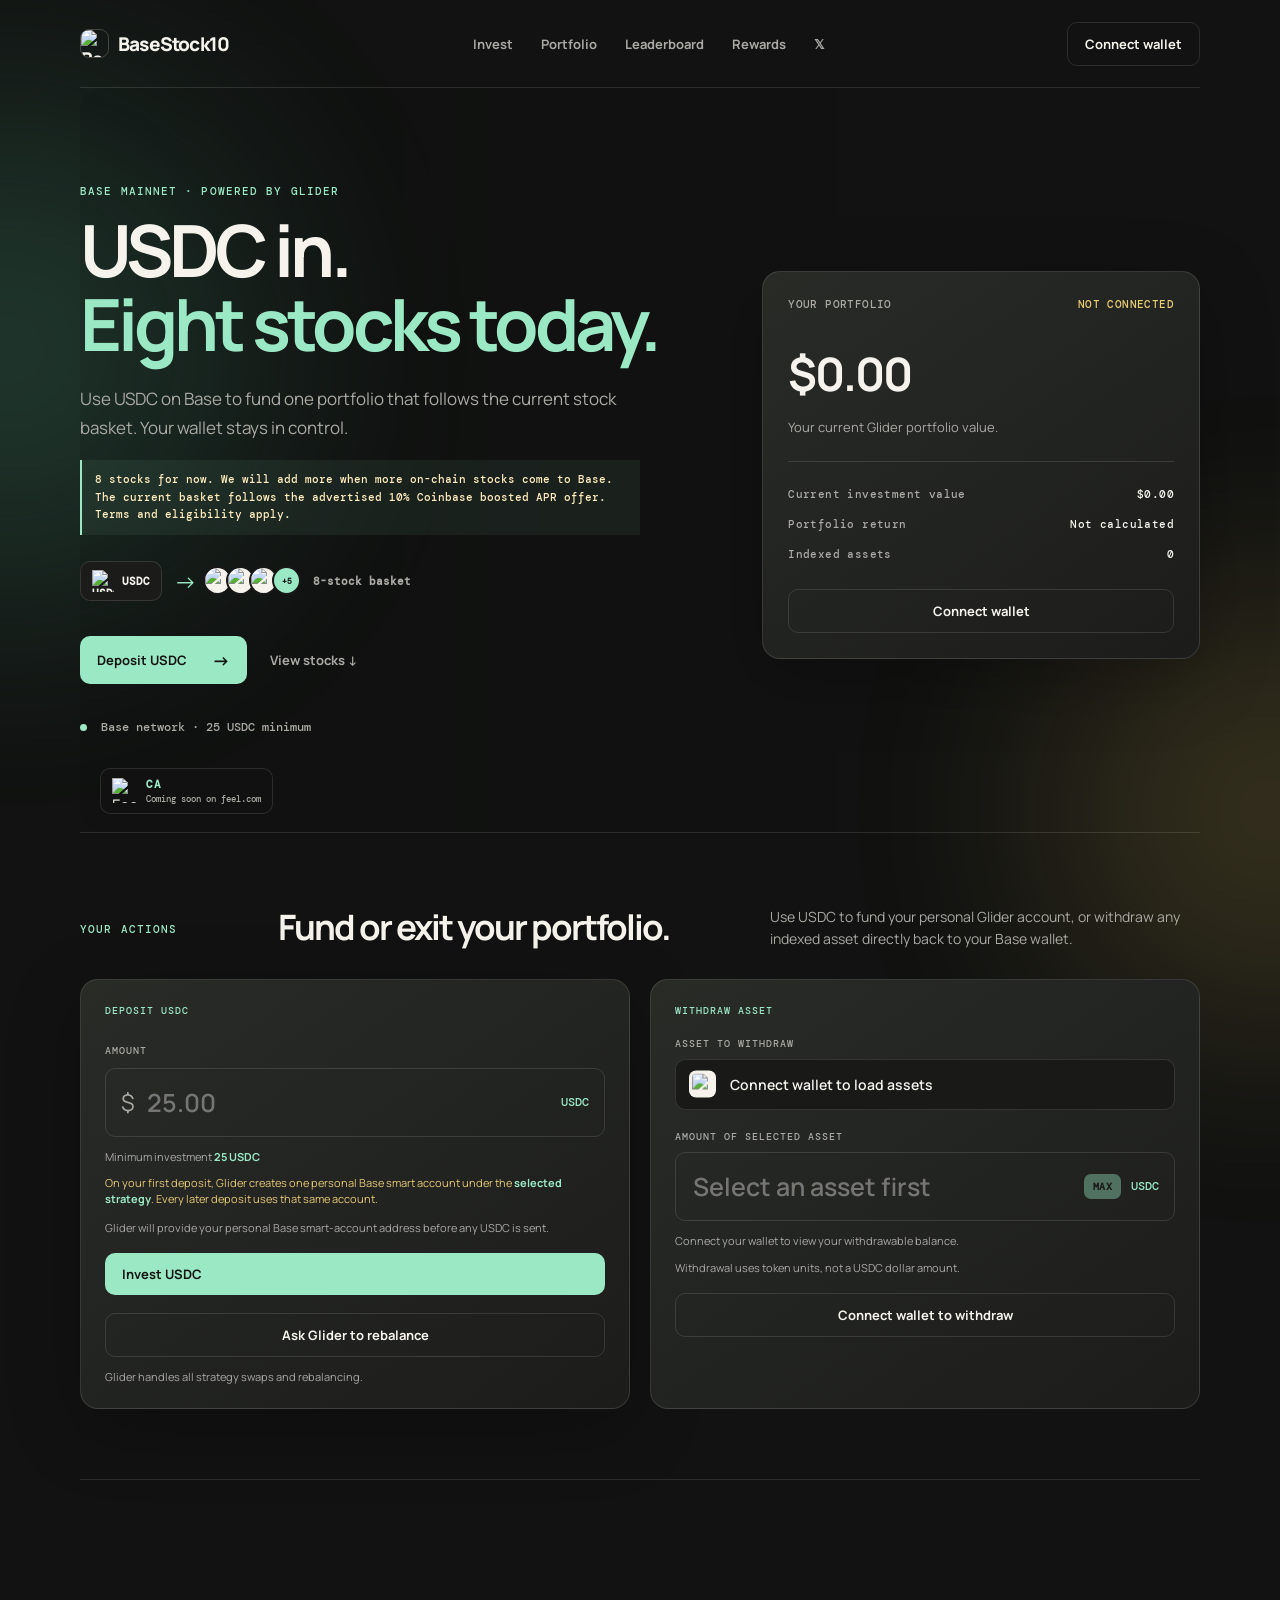
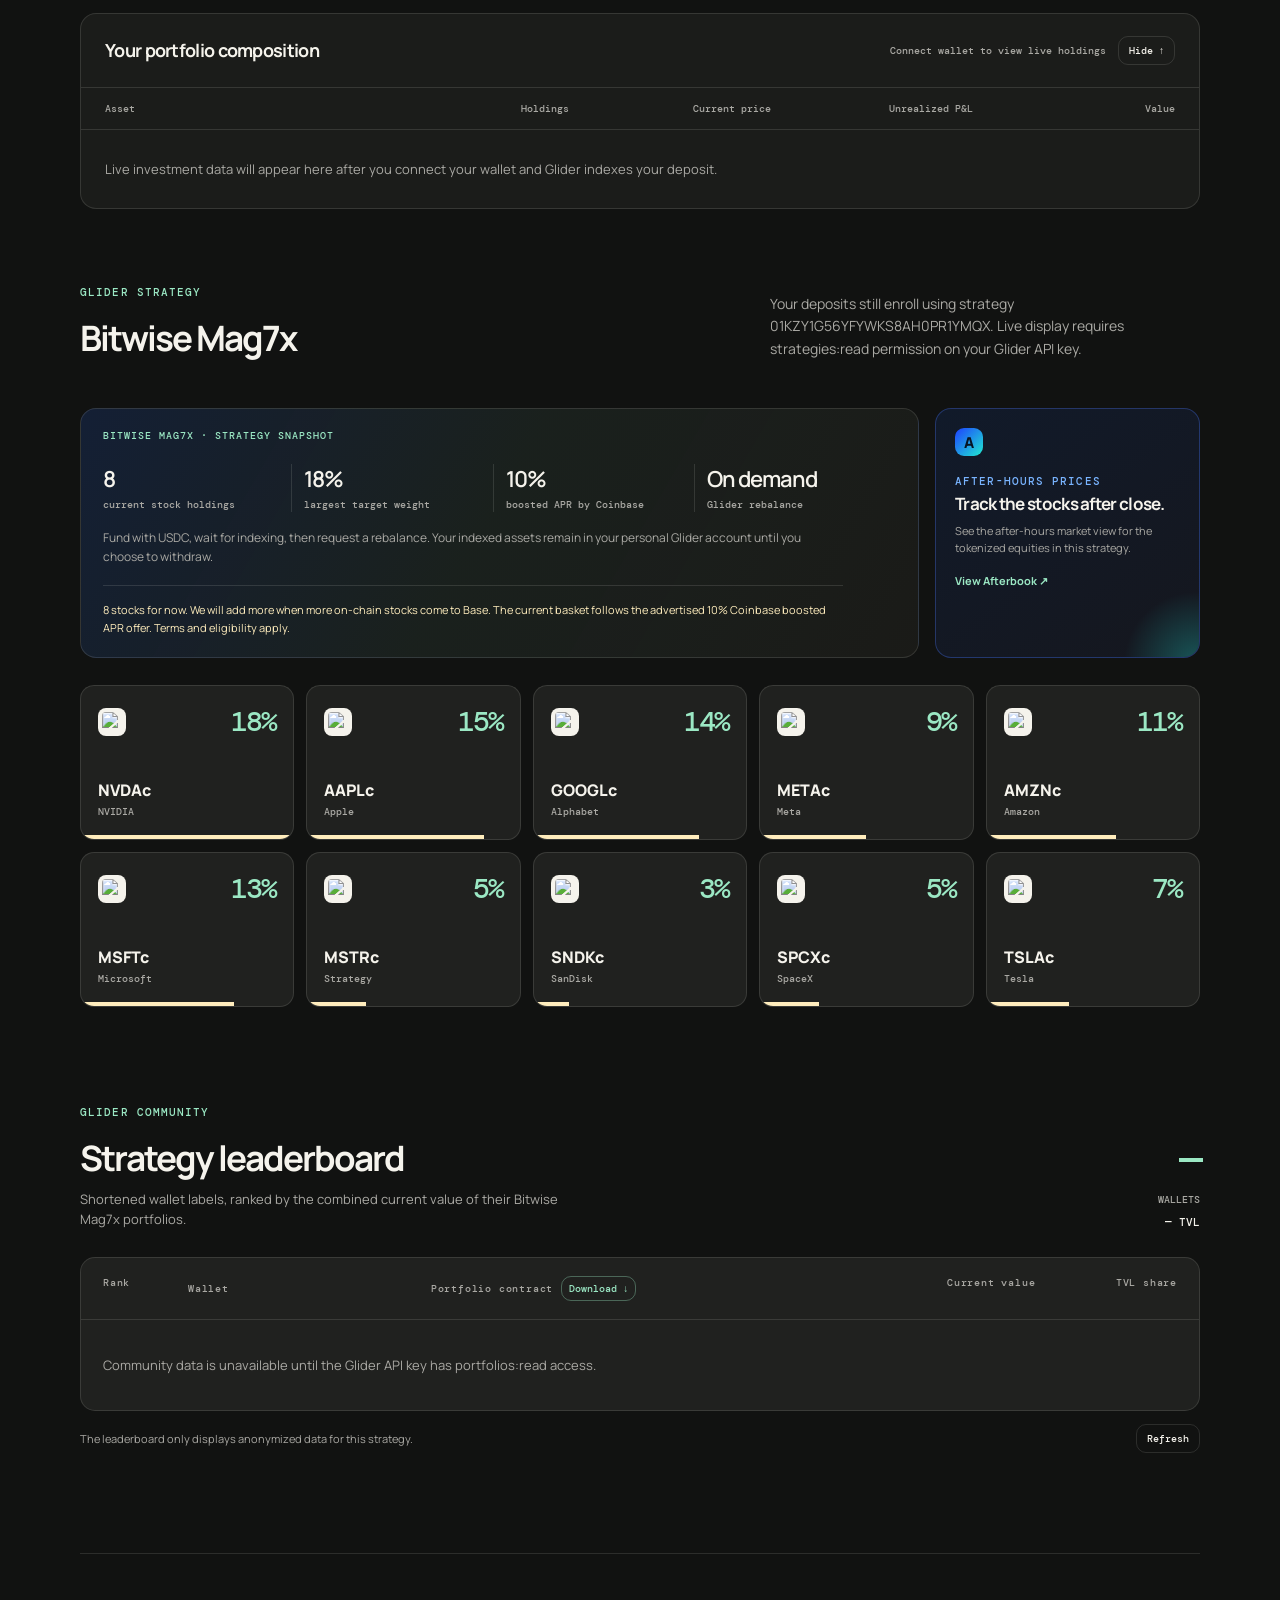
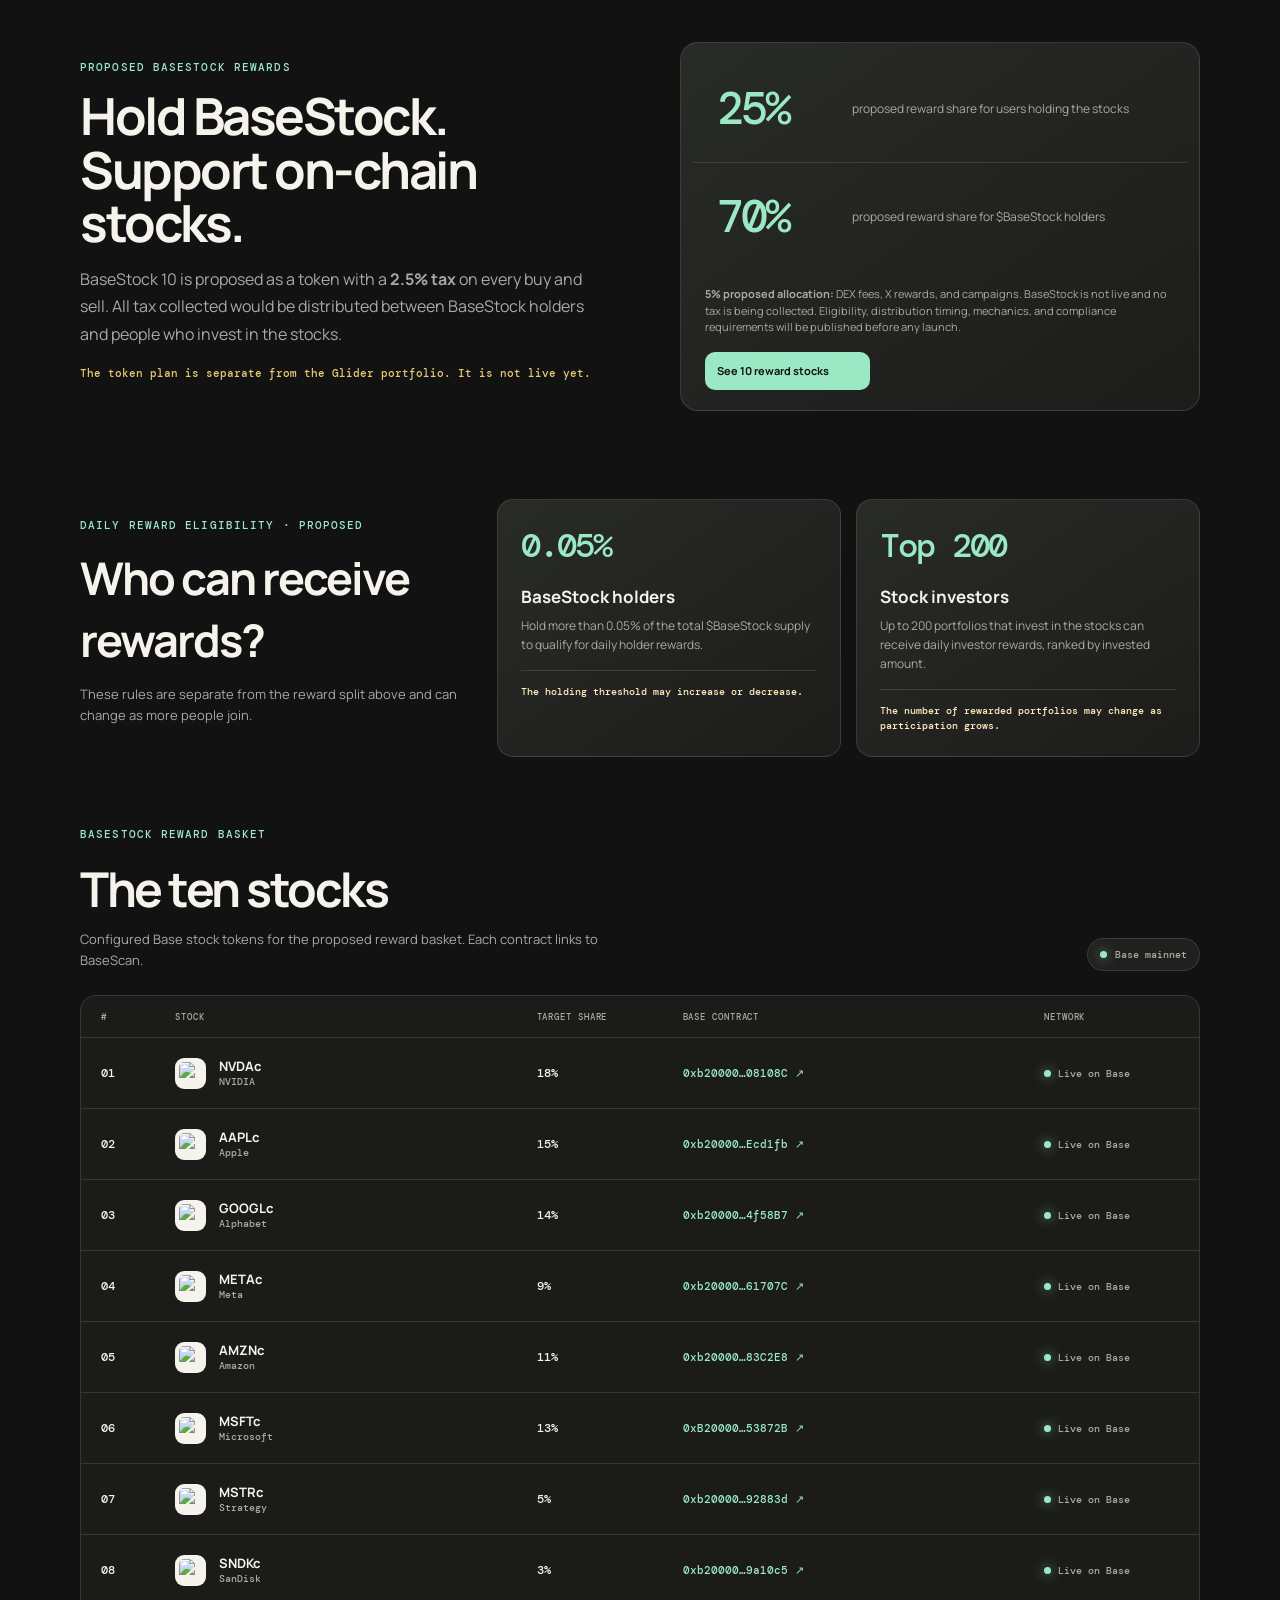
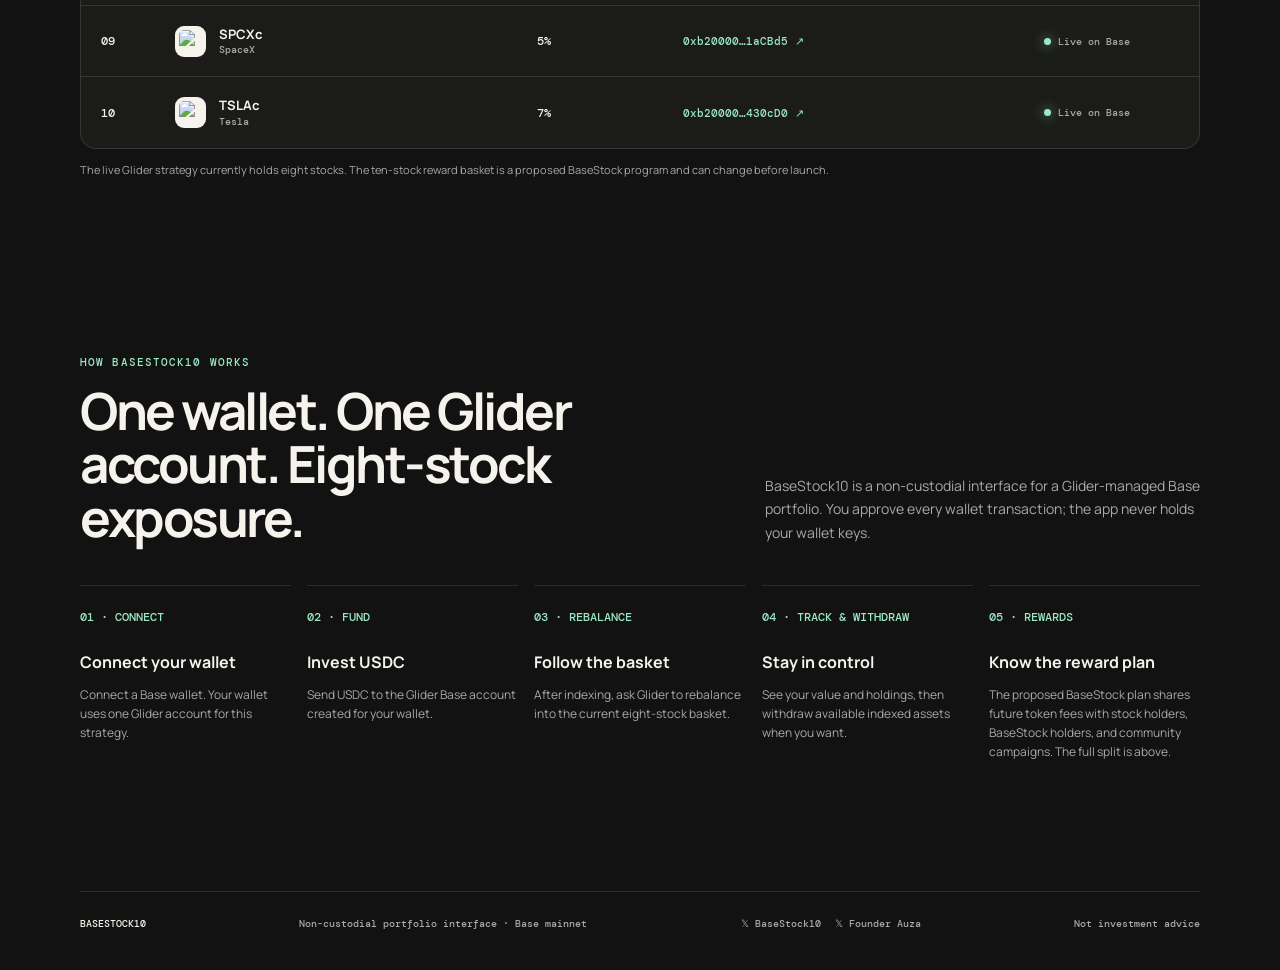
==== index.html @ 55deeec8 "Add Privy wallet connection" ====
<!doctype html>
<html lang="en">
  <head>
    <meta charset="UTF-8" />
    <meta name="viewport" content="width=device-width, initial-scale=1.0" />
    <title>BaseStock10 — On-chain stock portfolio</title>
    <link rel="icon" type="image/jpeg" href="https://pbs.twimg.com/profile_images/2099922210244943872/Aj3klXlT_400x400.jpg" />
    <link rel="apple-touch-icon" href="https://pbs.twimg.com/profile_images/2099922210244943872/Aj3klXlT_400x400.jpg" />
    <link rel="preconnect" href="https://fonts.googleapis.com" />
    <link rel="preconnect" href="https://fonts.gstatic.com" crossorigin />
    <link href="https://fonts.googleapis.com/css2?family=DM+Mono:wght@400;500&family=Manrope:wght@400;500;600;700;800&display=swap" rel="stylesheet" />
    <style>:root{--ink:#f5f3ec;--muted:#aaa9a4;--paper:#171817;--card:#20211f;--lime:#9be8c4;--yellow:#ffedbd;--line:rgba(245,243,236,.12)}*{box-sizing:border-box}html{scroll-behavior:smooth}body{margin:0;background:#111211;color:var(--ink);font-family:Manrope,Arial,sans-serif;overflow-x:hidden}.shell{width:min(1120px,calc(100% - 48px));margin:auto}.glow{position:fixed;z-index:-1;filter:blur(120px);border-radius:50%;opacity:.18}.glow-one{width:500px;height:500px;background:#62d9aa;left:-240px;top:100px}.glow-two{width:420px;height:420px;background:#eec95d;right:-200px;top:600px}.nav{height:88px;display:flex;align-items:center;justify-content:space-between;border-bottom:1px solid var(--line)}.brand{color:var(--ink);text-decoration:none;font-weight:800;letter-spacing:-.8px;font-size:19px;display:flex;align-items:center;gap:9px}.brand-mark{display:grid;place-items:center;width:27px;height:27px;color:#101110;background:var(--lime);border-radius:8px;font-family:DM Mono}.nav nav{display:flex;gap:28px}.nav nav a,.text-link{color:var(--muted);text-decoration:none;font-size:13px;font-weight:700}.nav nav a:hover,.text-link:hover{color:var(--lime)}button,.button{font:700 13px Manrope;border:0;cursor:pointer;border-radius:10px;padding:12px 17px;text-decoration:none}.ghost{color:var(--ink);background:transparent;border:1px solid var(--line)}.ghost:hover{border-color:var(--lime);color:var(--lime)}.hero{padding:96px 0 85px;display:grid;grid-template-columns:1.15fr .85fr;gap:90px;align-items:center}.eyebrow{font:500 11px 'DM Mono';letter-spacing:1.1px;color:var(--lime);margin:0 0 15px}.hero h1,.hero h2{font-size:clamp(42px,6vw,72px);line-height:1.03;letter-spacing:-4px;margin:0 0 24px}.hero em{color:var(--lime);font-style:normal}.lede{max-width:570px;font-size:17px;line-height:1.7;color:var(--muted)}.hero-actions{display:flex;gap:23px;align-items:center;margin:35px 0}.button{display:inline-flex;align-items:center;gap:25px;background:var(--lime);color:#131513}.button span{font-size:18px}.network{font:500 12px 'DM Mono';color:var(--muted)}.dot{display:inline-block;width:7px;height:7px;background:var(--lime);border-radius:50%;margin-right:7px}.balance-card,.deposit-panel{background:linear-gradient(145deg,#292b27,#1c1d1b);border:1px solid var(--line);border-radius:18px;padding:25px;box-shadow:0 20px 70px rgba(0,0,0,.25)}.card-top,.metric{display:flex;justify-content:space-between;font:500 11px 'DM Mono';letter-spacing:.4px;color:var(--muted)}.status{color:#e7cc72}.balance{font-size:46px;letter-spacing:-2px;font-weight:700;margin:31px 0 5px}.muted{font-size:13px;color:var(--muted)}.card-rule{height:1px;background:var(--line);margin:25px 0 17px}.metric{padding:8px 0}.metric strong{color:var(--ink);font-weight:500}.wide{width:100%;margin-top:20px}.deposit-wrap{border-top:1px solid var(--line);border-bottom:1px solid var(--line);padding:60px 0;display:grid;grid-template-columns:1fr 1fr;gap:120px;align-items:center}.deposit-copy h2,.section-heading h2{font-size:35px;letter-spacing:-2px;margin:0 0 12px}.deposit-copy p:not(.eyebrow),.section-heading>p{color:var(--muted);line-height:1.6;font-size:14px;max-width:430px}.deposit-panel label{font:500 10px 'DM Mono';color:var(--muted);letter-spacing:1px}.amount-field{margin-top:9px;border:1px solid var(--line);border-radius:10px;padding:15px;display:flex;align-items:center;gap:10px}.amount-field span{font-size:23px;color:var(--muted)}input{width:100%;background:none;border:0;outline:0;color:var(--ink);font:600 25px Manrope}.amount-field b{font:500 12px 'DM Mono';color:var(--lime)}.notice{font-size:11px;color:#e6c974;line-height:1.5}.disabled{opacity:.5;cursor:not-allowed}.portfolio{padding:88px 0}.section-heading{display:flex;justify-content:space-between;align-items:end;margin-bottom:34px}.allocation-grid{display:grid;grid-template-columns:repeat(5,1fr);gap:12px}.asset{min-height:155px;background:var(--card);border:1px solid var(--line);border-radius:14px;padding:17px;position:relative;overflow:hidden}.asset:hover{border-color:var(--lime);transform:translateY(-2px)}.asset-weight{font:500 28px 'DM Mono';letter-spacing:-2px;color:var(--lime)}.asset-ticker{font-weight:800;margin-top:48px}.asset-name{font:500 10px 'DM Mono';color:var(--muted);margin-top:4px}.asset-bar{position:absolute;bottom:0;left:0;height:4px;background:var(--yellow)}.how{padding:10px 0 90px}.steps{display:grid;grid-template-columns:repeat(3,1fr);gap:22px}.steps article{border-top:1px solid var(--line);padding-top:18px}.steps span{font:500 12px 'DM Mono';color:var(--lime)}.steps h3{font-size:18px;margin:35px 0 9px}.steps p{font-size:13px;line-height:1.6;color:var(--muted);max-width:270px}footer{border-top:1px solid var(--line);padding:25px 0 40px;display:flex;justify-content:space-between;font:500 10px 'DM Mono';color:var(--muted)}footer span:first-child{color:var(--ink)}@media(max-width:760px){.shell{width:min(100% - 32px,1120px)}.nav nav{display:none}.hero,.deposit-wrap{grid-template-columns:1fr;gap:35px}.hero{padding:65px 0}.hero h1{letter-spacing:-2.7px}.section-heading{display:block}.allocation-grid{grid-template-columns:repeat(2,1fr)}.steps{grid-template-columns:1fr}.deposit-wrap{padding:45px 0}footer{gap:14px;flex-direction:column}.asset{min-height:130px}.asset-ticker{margin-top:30px}}
.minimum{font-size:11px;color:var(--muted);margin:12px 0 0}.minimum b{color:var(--lime)}.leaderboard{padding:10px 0 100px}.leader-heading{display:flex;align-items:end;justify-content:space-between;margin-bottom:28px}.leader-heading h2{font-size:35px;letter-spacing:-2px;margin:0}.member-count{text-align:right}.member-count span{display:block;color:var(--lime);font:500 40px 'DM Mono';letter-spacing:-3px}.member-count small{font:500 10px 'DM Mono';color:var(--muted);text-transform:uppercase}.leader-table{border:1px solid var(--line);border-radius:15px;overflow:hidden;background:var(--card)}.leader-row{display:grid;grid-template-columns:100px 1fr 180px;gap:15px;padding:18px 22px;border-bottom:1px solid var(--line);font:500 14px 'DM Mono'}.leader-row.head{font-size:10px;color:var(--muted);letter-spacing:.8px}.leader-row span:last-child{text-align:right}.empty-leaders{padding:36px 22px;color:var(--muted);font-size:13px}.leader-note{font-size:11px;color:var(--muted);margin-top:13px}@media(max-width:760px){.leader-row{grid-template-columns:50px 1fr 105px;padding:16px 13px;font-size:12px}.member-count span{font-size:34px}}
.strategy-link{color:var(--lime);font-weight:700;text-decoration:none}.strategy-link:hover{text-decoration:underline}
.withdrawal{padding:76px 0;display:grid;grid-template-columns:1fr 1fr;gap:120px;align-items:center;border-bottom:1px solid var(--line)}.withdraw-copy h2{font-size:35px;letter-spacing:-2px;margin:0 0 12px}.withdraw-copy p:not(.eyebrow){max-width:460px;color:var(--muted);font-size:14px;line-height:1.6}.reward-state{font:500 11px 'DM Mono'}.reward-state span{display:inline-block;width:7px;height:7px;background:#e6c974;border-radius:50%;margin-right:7px}.withdraw-panel{padding:25px;border:1px solid var(--line);border-radius:18px;background:linear-gradient(145deg,#292b27,#1c1d1b)}.withdraw-panel label{display:block;font:500 10px 'DM Mono';letter-spacing:1px;color:var(--muted);margin-bottom:9px}.withdraw-panel label+select{margin-bottom:20px}.withdraw-panel select{width:100%;appearance:none;background:#191a18;color:var(--ink);border:1px solid var(--line);border-radius:10px;padding:15px;font:600 14px Manrope}.member-count b{display:block;font:500 10px 'DM Mono';color:var(--muted);margin-top:8px}@media(max-width:760px){.withdrawal{grid-template-columns:1fr;gap:35px;padding:50px 0}}
.brand-avatar{width:29px;height:29px;border-radius:9px;object-fit:cover;border:1px solid rgba(255,255,255,.2)}.hero{position:relative}.hero-copy,.balance-card{position:relative;z-index:1}.hero-banner{position:absolute;inset:0;z-index:0;pointer-events:none;opacity:.1;background:linear-gradient(90deg,#111211 5%,transparent 70%),url('https://pbs.twimg.com/profile_banners/2094047499766108160/1789495446/1500x500') center/cover no-repeat;border-radius:22px}.max-button{background:var(--lime);color:#111211;padding:6px 9px;border-radius:7px;font:700 10px 'DM Mono';letter-spacing:.5px}.max-button:disabled{opacity:.4;cursor:not-allowed}.rewards{padding:88px 0;display:grid;grid-template-columns:1fr 1fr;gap:80px;align-items:center;border-top:1px solid var(--line)}.rewards h2{font-size:clamp(34px,4vw,52px);line-height:1.05;letter-spacing:-2.5px;margin:0 0 16px}.rewards-copy>p:not(.eyebrow){color:var(--muted);line-height:1.7;max-width:520px}.plan-note{font:500 11px 'DM Mono';color:#e6c974!important}.split-card{padding:12px;background:linear-gradient(145deg,#292b27,#1c1d1b);border:1px solid var(--line);border-radius:18px}.split-card>div{display:grid;grid-template-columns:120px 1fr;gap:15px;align-items:center;padding:24px;border-bottom:1px solid var(--line)}.split-card>div:last-of-type{border-bottom:0}.split-card span{font:500 45px 'DM Mono';letter-spacing:-3px;color:var(--lime)}.split-card small{color:var(--muted);font-size:12px;line-height:1.45}.split-card p{margin:16px 12px 6px;color:var(--muted);font-size:11px;line-height:1.5}.footer-social{display:flex;gap:14px}.footer-social a{color:var(--muted);text-decoration:none}.footer-social a:hover{color:var(--lime)}@media(max-width:760px){.rewards{grid-template-columns:1fr;gap:35px;padding:55px 0}.footer-social{flex-wrap:wrap}.hero-banner{opacity:.06}}
.hero-coming{position:absolute;left:20px;bottom:18px;z-index:1;display:flex;align-items:center;gap:9px;padding:8px 11px;background:rgba(18,19,18,.78);border:1px solid var(--line);border-radius:10px;backdrop-filter:blur(8px)}.hero-coming img{width:25px;height:25px;object-fit:contain}.hero-coming span{display:grid;gap:2px;font:500 10px 'DM Mono';color:var(--muted)}.hero-coming b{color:var(--lime);font-size:11px;letter-spacing:.7px}.hero-coming small{font:500 9px 'DM Mono'}@media(max-width:760px){.hero-coming{position:relative;left:auto;bottom:auto;grid-column:1;margin-top:-19px;width:max-content}}
.wallet-dialog{width:min(360px,calc(100% - 32px));padding:24px 24px 10px;border:0;border-radius:23px;background:#0d1016;color:#f5f6f8;box-shadow:0 30px 100px rgba(0,0,0,.7)}.wallet-dialog::backdrop{background:rgba(0,0,0,.7);backdrop-filter:blur(8px)}.wallet-dialog-head{display:flex;justify-content:center;align-items:center;position:relative;margin:0 0 23px}.wallet-dialog h2{font-size:18px;letter-spacing:-.6px;margin:0}.wallet-close{position:absolute;right:-6px;top:-5px;background:transparent;color:#9ca0aa;border:0;font-size:29px;line-height:1;padding:0}.wallet-search{display:flex;align-items:center;gap:10px;padding:0 13px;background:#1b1e25;border:1px solid #272b34;border-radius:15px;color:#9299a5}.wallet-search span{font-size:24px;transform:rotate(-20deg);color:#818793}.wallet-search input{padding:13px 0;font:500 12px Manrope;color:#fff}.wallet-search input::placeholder{color:#777e89}.wallet-options{display:grid;gap:8px;margin:9px 0 12px;max-height:260px;overflow:auto}.wallet-options button{display:grid;grid-template-columns:34px 1fr auto;align-items:center;gap:11px;text-align:left;background:#232731;color:#edf0f6;border:0;border-radius:12px;padding:10px}.wallet-options button:hover:not(:disabled){background:#2b303b}.wallet-options button:disabled{display:none}.wallet-options button>span{font-weight:700;font-size:14px}.wallet-options small{font:600 10px Manrope;color:#83aaff}.wallet-icon{width:30px;height:30px;border-radius:9px;object-fit:cover;background:#fff}.wallet-status{display:none}.wallet-powered{margin:0 -24px;padding:14px 0 2px;border-top:1px solid #252932;text-align:center;color:#717783;font:500 10px Manrope}.wallet-powered span{color:#a3a8b2;margin:0 3px}
.walletconnect-icon{display:grid;place-items:center;background:#3b77f2!important;color:#fff;font-size:22px}.wallet-options button[data-walletconnect] small{color:#9ba2ad}
.coinbase-wallet-logo{background:#111b2b;padding:0}.strategy-snapshot{margin:0 0 27px;padding:20px 22px;border:1px solid var(--line);border-radius:16px;background:linear-gradient(120deg,rgba(36,101,241,.16),rgba(155,232,196,.07) 48%,rgba(255,237,189,.04))}.snapshot-top{display:flex;align-items:center;justify-content:space-between;gap:20px}.snapshot-kicker{font:500 10px 'DM Mono';letter-spacing:1px;color:var(--lime)}.snapshot-top a{color:var(--muted);font:600 11px Manrope;text-decoration:none}.snapshot-top a:hover{color:var(--lime)}.snapshot-metrics{display:grid;grid-template-columns:repeat(4,1fr);gap:12px;margin:22px 0 16px}.snapshot-metrics>div{padding-right:12px;border-right:1px solid var(--line)}.snapshot-metrics>div:last-child{border:0}.snapshot-metrics b{display:block;font:600 22px Manrope;letter-spacing:-1px}.snapshot-metrics small{display:block;margin-top:4px;color:var(--muted);font:500 10px 'DM Mono';line-height:1.35}.strategy-snapshot>p{max-width:740px;margin:0;color:var(--muted);font-size:12px;line-height:1.65}@media(max-width:760px){.strategy-snapshot{padding:17px}.snapshot-top{align-items:flex-start;flex-direction:column;gap:8px}.snapshot-metrics{grid-template-columns:1fr 1fr;gap:14px;margin:17px 0}.snapshot-metrics>div:nth-child(2){border:0}.snapshot-metrics>div:nth-child(-n+2){padding-bottom:12px;border-bottom:1px solid var(--line)}.snapshot-metrics>div:nth-child(3){padding-top:4px}.snapshot-metrics b{font-size:19px}}
.strategy-feature-row{display:grid;grid-template-columns:minmax(0,1fr) 265px;gap:16px;margin-bottom:27px}.strategy-feature-row .strategy-snapshot{margin:0}.afterbook-card{position:relative;overflow:hidden;padding:19px;border:1px solid rgba(73,119,255,.32);border-radius:16px;background:linear-gradient(145deg,#111a2a,#15171e)}.afterbook-card::after{content:'';position:absolute;width:150px;height:150px;right:-72px;bottom:-82px;border-radius:50%;background:radial-gradient(circle,rgba(33,234,225,.3),transparent 68%)}.afterbook-mark{display:grid;place-items:center;width:28px;height:28px;margin-bottom:18px;border-radius:9px;background:linear-gradient(135deg,#1e40ff,#20e9d0);color:#061423;font:800 15px Manrope}.afterbook-card .eyebrow{margin-bottom:7px;color:#79b4ff}.afterbook-card h3{position:relative;z-index:1;margin:0 0 8px;font-size:17px;letter-spacing:-.7px;line-height:1.1}.afterbook-card p:not(.eyebrow){position:relative;z-index:1;margin:0;color:var(--muted);font-size:11px;line-height:1.55}.afterbook-card a{position:relative;z-index:1;display:inline-block;margin-top:17px;color:var(--lime);font:700 11px Manrope;text-decoration:none}.afterbook-card a:hover{text-decoration:underline}@media(max-width:760px){.strategy-feature-row{grid-template-columns:1fr;gap:12px;margin-bottom:22px}.afterbook-card{min-height:175px}}
.how{padding:88px 0}.how-heading{display:grid;grid-template-columns:1fr .72fr;gap:80px;align-items:end;margin-bottom:40px}.how-heading h2{font-size:clamp(34px,4vw,52px);line-height:1.05;letter-spacing:-2.5px;margin:0}.how-heading>p{font-size:14px;line-height:1.7;color:var(--muted);margin:0}.detailed-steps{grid-template-columns:repeat(5,1fr);gap:16px}.detailed-steps article{min-height:218px}.detailed-steps h3{margin:25px 0 9px;font-size:16px}.detailed-steps p{font-size:12px}.token-coming{margin-top:50px;display:grid;grid-template-columns:64px 1fr auto;gap:20px;align-items:center;padding:24px;border:1px solid var(--line);border-radius:16px;background:linear-gradient(135deg,rgba(155,232,196,.1),rgba(255,237,189,.04))}.token-coming img{width:58px;height:58px;object-fit:contain}.token-coming .eyebrow{margin-bottom:6px}.token-coming h3{margin:0 0 6px;font-size:18px}.token-coming p:not(.eyebrow){color:var(--muted);font-size:12px;line-height:1.55;margin:0}.token-link{white-space:nowrap}@media(max-width:760px){.how{padding:55px 0}.how-heading{grid-template-columns:1fr;gap:18px}.detailed-steps{grid-template-columns:1fr}.detailed-steps article{min-height:auto}.token-coming{grid-template-columns:52px 1fr}.token-coming img{width:45px;height:45px}.token-link{grid-column:1/-1;text-align:center}}
.asset-flow{display:flex;align-items:center;gap:12px;margin:26px 0 0;flex-wrap:wrap}.flow-token{display:flex;align-items:center;gap:8px;padding:8px 11px;border:1px solid var(--line);background:#1b1c1a;border-radius:10px;font:700 11px 'DM Mono'}.flow-token img{width:22px;height:22px}.flow-arrow{color:var(--lime);font-size:23px}.flow-stack{display:flex}.flow-stack img,.flow-stack span{display:grid;place-items:center;width:29px;height:29px;margin-left:-6px;border:2px solid #171817;border-radius:50%;background:#f5f3ec;object-fit:contain}.flow-stack span{background:var(--lime);color:#161716;font:700 8px 'DM Mono'}.asset-flow strong{font:600 11px 'DM Mono';color:var(--muted)}.asset-top{display:flex;align-items:center;justify-content:space-between}.asset-logo{width:28px;height:28px;padding:4px;border-radius:8px;background:#f5f3ec;object-fit:contain}.asset-logo-fallback{display:grid;place-items:center;font-weight:800}.asset .asset-weight{margin:0}.asset .asset-ticker{margin-top:39px}.holdings-table-wrap{margin-top:45px;border:1px solid var(--line);border-radius:16px;overflow:hidden;background:#1b1c1a}.holdings-table-title{display:flex;justify-content:space-between;align-items:center;padding:22px 24px;border-bottom:1px solid var(--line)}.holdings-table-title h3{margin:0;font-size:18px;letter-spacing:-.7px}.holdings-table-title span{font:500 10px 'DM Mono';color:var(--muted)}.holdings-head,.holding-row{display:grid;grid-template-columns:1.4fr 1fr 1fr 1fr 1fr;gap:15px;align-items:center;padding:14px 24px}.holdings-head{font:500 10px 'DM Mono';color:var(--muted);border-bottom:1px solid var(--line)}.holdings-head span:not(:first-child),.holding-row span:not(:first-child),.holding-row strong{text-align:right}.holding-row{border-bottom:1px solid var(--line);font:500 13px 'DM Mono'}.holding-row:last-child{border:0}.holding-row strong{color:var(--lime);font-weight:500}.holding-asset{display:flex;align-items:center;gap:10px}.holding-asset img{width:29px;height:29px;padding:4px;background:#f5f3ec;border-radius:8px;object-fit:contain}.holdings-empty{padding:30px 24px;color:var(--muted);font-size:13px}.holdings-rows{min-height:1px}@media(max-width:760px){.holdings-table-title{display:block}.holdings-table-title span{display:block;margin-top:7px}.holdings-head{display:none}.holding-row{grid-template-columns:1.2fr 1fr;gap:8px;padding:15px}.holding-row span:nth-child(3),.holding-row span:nth-child(4){display:none}.holding-row span:nth-child(2)::before{content:'Units ';color:var(--muted);font-size:9px}.holding-row strong::before{content:'Value ';color:var(--muted);font-size:9px}.holding-row strong{grid-column:2}.holding-row span:not(:first-child),.holding-row strong{text-align:right}}
.withdraw-select-wrap{position:relative;margin-bottom:20px}.withdraw-select-wrap select{padding-left:54px;margin:0!important}.withdraw-logo{position:absolute;z-index:1;left:14px;top:50%;transform:translateY(-50%);width:27px;height:27px;padding:3px;background:#f5f3ec;border-radius:7px;object-fit:contain;pointer-events:none}
.composition-actions{display:flex;gap:12px;align-items:center}.compact-button{padding:7px 10px;font:500 10px 'DM Mono';white-space:nowrap}.strategy-heading{margin-top:70px}.pnl-unavailable{color:var(--muted);text-align:right}.positive-return{color:#69dc45!important}.negative-return{color:#ff6969!important}.activity-wrap{margin-top:22px;border:1px solid var(--line);border-radius:16px;overflow:hidden;background:#1b1c1a}.activity-rows{min-height:1px}.activity-row{display:grid;grid-template-columns:1fr 1fr 1fr;gap:15px;padding:14px 24px;border-bottom:1px solid var(--line);font:500 12px 'DM Mono'}.activity-row:last-child{border:0}.activity-row span:nth-child(2),.activity-row span:nth-child(3){text-align:right;color:var(--muted)}.activity-kind{color:var(--lime)}.activity-kind.negative{color:#ff8d8d}@media(max-width:760px){.composition-actions{margin-top:9px}.holdings-table-title{padding:17px}.compact-button{padding:6px 8px}.activity-row{padding:13px 15px;grid-template-columns:1.2fr 1fr}.activity-row span:nth-child(3){display:none}.strategy-heading{margin-top:50px}}
.trade-actions{padding:70px 0;border-top:1px solid var(--line);border-bottom:1px solid var(--line)}.trade-heading{display:flex;justify-content:space-between;gap:40px;align-items:end;margin-bottom:28px}.trade-heading h2{font-size:35px;letter-spacing:-2px;margin:0}.trade-heading>p:last-child{max-width:430px;color:var(--muted);font-size:14px;line-height:1.6;margin:0}.action-panels{display:grid;grid-template-columns:1fr 1fr;gap:20px;align-items:stretch}.action-panel{min-width:0;padding:24px}.action-label{margin:0 0 20px;font:500 10px 'DM Mono';letter-spacing:1px;color:var(--lime)}.action-panel .wide{margin-top:18px}@media(max-width:760px){.trade-actions{padding:45px 0}.trade-heading{display:block}.trade-heading h2{font-size:30px;margin-bottom:12px}.action-panels{grid-template-columns:minmax(0,1fr) minmax(0,1fr);gap:10px}.action-panel{padding:14px;border-radius:14px}.action-label{font-size:8px;margin-bottom:14px}.action-panel .amount-field{padding:10px;gap:5px}.action-panel input{font-size:18px;min-width:0}.action-panel .amount-field b{font-size:9px}.action-panel .minimum,.action-panel .notice{font-size:9px}.action-panel button{font-size:10px;padding:10px 8px}.action-panel select{font-size:10px;padding:11px 7px 11px 39px}.withdraw-logo{left:9px;width:22px;height:22px}.withdraw-select-wrap{margin-bottom:14px}.max-button{font-size:8px;padding:5px}.action-panel #rebalance-status{display:none}}
.leader-description{color:var(--muted);font-size:13px;line-height:1.5;margin:8px 0 0;max-width:490px}.member-count b{display:block;color:var(--ink);font:500 11px 'DM Mono';margin-top:7px}.leader-row span:nth-child(2){display:flex;align-items:center;gap:8px}.leader-row small{color:var(--lime);font:500 10px 'DM Mono';text-transform:uppercase}.leader-footer{display:flex;justify-content:space-between;align-items:center;gap:18px;margin-top:13px}.leader-footer .leader-note{margin:0}@media(max-width:760px){.leader-heading{align-items:start;gap:18px}.leader-footer{align-items:flex-start;flex-direction:column}}
.leader-table .leader-row{grid-template-columns:70px minmax(125px,.75fr) minmax(235px,1.65fr) 125px 90px}.portfolio-contracts{display:flex;flex-wrap:wrap;gap:7px}.portfolio-contract{color:var(--lime);font:500 11px 'DM Mono';text-decoration:none;overflow-wrap:anywhere}.portfolio-contract:hover{color:var(--yellow)}.tvl-share{color:var(--lime);text-align:right;font:500 13px 'DM Mono'}.leader-actions{display:flex;gap:9px}@media(max-width:760px){.leader-table .leader-row{grid-template-columns:38px minmax(0,1fr) 78px 66px}.leader-table .leader-row span:nth-child(3){display:none}.leader-table .leader-row.head span:nth-child(3){display:none}.leader-table .leader-row span:nth-child(5),.leader-table .leader-row strong:nth-child(5){display:none}.leader-actions{width:100%}.leader-actions button{flex:1}}
.contract-heading{display:flex;align-items:center;gap:8px}.contract-heading .compact-button{padding:5px 7px;color:var(--lime);border-color:rgba(155,232,196,.35)}
.strategy-notice{margin:18px 0 0!important;padding-top:15px;border-top:1px solid var(--line);font-size:11px!important;line-height:1.65!important;color:var(--yellow)!important}
.hero-notice{max-width:560px;margin:16px 0 0;padding:11px 13px;border-left:2px solid var(--lime);background:rgba(155,232,196,.07);color:var(--yellow);font:500 11px/1.6 'DM Mono'}
.wallet-availability{display:flex;align-items:center;justify-content:center;gap:14px;margin-top:35px;padding:16px 24px;border:1px solid var(--line);border-radius:14px;background:rgba(32,33,31,.7);text-align:left}.wallet-availability-icon{display:grid;place-items:center;flex:0 0 auto;width:32px;height:32px;border-radius:9px;background:var(--lime);color:#151615;font-weight:800}.wallet-availability p{display:flex;align-items:baseline;flex-wrap:wrap;justify-content:center;gap:8px 13px;margin:0;font-size:12px;color:var(--muted);line-height:1.6}.wallet-availability b{color:var(--ink);font-size:12px}.wallet-availability p span{max-width:660px}@media(max-width:760px){.wallet-availability{margin-top:22px;align-items:flex-start;padding:14px}.wallet-availability p{display:block}.wallet-availability p span{display:block;margin-top:3px;font-size:11px}}
.app-notice{width:min(520px,calc(100% - 32px));padding:0;border:1px solid rgba(155,232,196,.35);border-radius:18px;background:#20211f;color:var(--ink);box-shadow:0 28px 80px rgba(0,0,0,.65)}.app-notice::backdrop{background:rgba(5,6,5,.74);backdrop-filter:blur(4px)}.app-notice[open]{display:grid;grid-template-columns:36px 1fr auto;gap:15px;align-items:center}.app-notice-icon{display:grid;place-items:center;width:32px;height:32px;border-radius:50%;background:var(--lime);color:#131513;font:800 16px Georgia}.app-notice .eyebrow{margin:0 0 5px}.app-notice-message,#app-notice-message{margin:0;color:var(--ink);font-size:13px;line-height:1.6}.app-notice .button{padding:10px 13px;white-space:nowrap}@media(max-width:560px){.app-notice[open]{grid-template-columns:32px 1fr}.app-notice .button{grid-column:2;justify-self:start}}
.simple-steps{grid-template-columns:repeat(3,1fr)}.simple-steps article{min-height:0}@media(max-width:760px){.simple-steps{grid-template-columns:1fr}}
.reward-stocks-link{margin:10px 12px 8px;padding:10px 12px;font-size:11px}.reward-stocks-link span{font-size:14px}.reward-stocks{padding:0 0 88px}.reward-stocks-heading{display:flex;align-items:end;justify-content:space-between;gap:30px;margin-bottom:24px}.reward-stocks h2{margin:0;font-size:clamp(32px,4vw,48px);letter-spacing:-2.5px}.reward-stocks-heading p:not(.eyebrow){max-width:540px;color:var(--muted);font-size:13px;line-height:1.6;margin:8px 0 0}.reward-basket-status{display:flex;align-items:center;gap:8px;white-space:nowrap;padding:9px 12px;border:1px solid var(--line);border-radius:999px;background:var(--card);font:500 10px 'DM Mono';color:var(--muted)}.reward-basket-status i,.reward-live i{display:block;width:7px;height:7px;border-radius:50%;background:var(--lime);box-shadow:0 0 12px rgba(155,232,196,.7)}.reward-stocks-table{overflow:hidden;border:1px solid var(--line);border-radius:16px;background:#1b1c1a}.reward-stock-row{display:grid;grid-template-columns:58px minmax(190px,1.5fr) 130px minmax(230px,1.5fr) 135px;gap:16px;align-items:center;min-height:71px;padding:12px 20px;border-bottom:1px solid var(--line);font:500 12px 'DM Mono'}.reward-stock-row:last-child{border-bottom:0}.reward-stock-head{min-height:42px;color:var(--muted);font-size:9px;letter-spacing:.9px;text-transform:uppercase}.reward-stock-name{display:grid;grid-template-columns:34px 1fr;grid-template-rows:17px 15px;column-gap:10px;align-items:center;font-family:Manrope}.reward-stock-name img{grid-row:1/3;width:31px;height:31px;padding:4px;border-radius:9px;background:#f5f3ec;object-fit:contain}.reward-stock-name b{font-size:13px}.reward-stock-name small{font:500 10px 'DM Mono';color:var(--muted)}.reward-stock-row>a{color:var(--lime);text-decoration:none;font-size:11px;overflow-wrap:anywhere}.reward-stock-row>a:hover{color:var(--yellow)}.reward-live{display:flex;align-items:center;gap:7px;color:var(--muted);font-size:10px}.reward-stock-note{margin:12px 0 0;color:var(--muted);font-size:11px;line-height:1.6}@media(max-width:760px){.reward-stocks{padding:0 0 55px}.reward-stocks-heading{display:block}.reward-basket-status{display:inline-flex;margin-top:14px}.reward-stock-row{grid-template-columns:32px minmax(0,1fr) 65px;gap:10px;min-height:65px;padding:10px 13px}.reward-stock-row>a,.reward-stock-row span:nth-child(5),.reward-stock-head span:nth-child(4),.reward-stock-head span:nth-child(5){display:none}.reward-stock-name{grid-template-columns:30px 1fr}.reward-stock-name img{width:27px;height:27px}.reward-stock-head{min-height:37px}.reward-stock-head span:nth-child(3){display:block}}
.reward-eligibility{display:grid;grid-template-columns:.7fr 1.3fr;gap:38px;align-items:center;padding:0 0 70px}.reward-eligibility h2{margin:0;font-size:clamp(30px,4vw,45px);letter-spacing:-2px}.eligibility-intro p:not(.eyebrow){color:var(--muted);font-size:13px;line-height:1.6}.eligibility-cards{display:grid;grid-template-columns:1fr 1fr;gap:15px}.eligibility-cards article{padding:23px;border:1px solid var(--line);border-radius:16px;background:linear-gradient(145deg,#292b27,#1c1d1b)}.eligibility-number{display:block;color:var(--lime);font:500 34px 'DM Mono';letter-spacing:-2px}.eligibility-cards h3{margin:17px 0 8px;font-size:17px}.eligibility-cards p{margin:0;color:var(--muted);font-size:12px;line-height:1.6}.eligibility-cards small{display:block;margin-top:16px;padding-top:13px;border-top:1px solid var(--line);color:var(--yellow);font:500 10px/1.5 'DM Mono'}@media(max-width:760px){.reward-eligibility{grid-template-columns:1fr;padding:0 0 48px;gap:20px}.eligibility-cards{grid-template-columns:1fr}}
</style>
  </head>
  <body>
    <div class="glow glow-one"></div><div class="glow glow-two"></div>
    <header class="shell nav">
      <a class="brand" href="#top"><img class="brand-avatar" src="https://pbs.twimg.com/profile_images/2099922210244943872/Aj3klXlT_400x400.jpg" alt="BaseStock10" /><span>BaseStock10</span></a>
      <nav><a href="#deposit">Invest</a><a href="#portfolio">Portfolio</a><a href="#leaderboard">Leaderboard</a><a href="#reward-stocks">Rewards</a><a href="https://x.com/BaseStock10" target="_blank" rel="noreferrer">𝕏</a></nav>
      <button class="ghost wallet-button">Connect wallet</button>
    </header>
    <main id="top">
      <section class="shell hero">
        <div class="hero-copy">
          <p class="eyebrow">BASE MAINNET · POWERED BY GLIDER</p>
          <h1>USDC in.<br /><em>Eight stocks today.</em></h1>
          <p class="lede">Use USDC on Base to fund one portfolio that follows the current stock basket. Your wallet stays in control.</p>
          <p class="hero-notice">8 stocks for now. We will add more when more on-chain stocks come to Base. The current basket follows the advertised 10% Coinbase boosted APR offer. Terms and eligibility apply.</p>
          <div class="asset-flow" aria-label="USDC to eight-stock portfolio"><div class="flow-token usdc-token"><img src="https://cryptologos.cc/logos/usd-coin-usdc-logo.png?v=040" alt="USDC" /><span>USDC</span></div><span class="flow-arrow">→</span><div class="flow-stack"><img src="https://www.google.com/s2/favicons?domain=nvidia.com&sz=128" alt="NVIDIA" /><img src="https://www.google.com/s2/favicons?domain=apple.com&sz=128" alt="Apple" /><img src="https://www.google.com/s2/favicons?domain=google.com&sz=128" alt="Google" /><span>+5</span></div><strong>8-stock basket</strong></div>
          <div class="hero-actions"><a class="button" href="#deposit">Deposit USDC <span>→</span></a><a class="text-link" href="#portfolio">View stocks ↓</a></div>
          <p class="network"><span class="dot"></span> Base network · 25 USDC minimum</p>
        </div>
        <div class="hero-banner" role="img" aria-label="Base Stock 10 banner"></div>
        <div class="hero-coming" aria-label="CA coming soon on feel.com"><img src="https://feel.cash/assets/_charms/assets/images/feel-mark.ec4197c94f8e816521a6d2f2d7f7fb6d.webp" alt="Feel" /><span><b>CA</b><small>Coming soon on feel.com</small></span></div>
        <aside class="balance-card" id="holdings">
          <div class="card-top"><span>YOUR PORTFOLIO</span><span class="status">NOT CONNECTED</span></div>
          <div class="balance" id="investment-value">$0.00</div><p class="muted">Your current Glider portfolio value.</p>
          <div class="card-rule"></div>
          <div class="metric"><span>Current investment value</span><strong id="tvl">$0.00</strong></div>
          <div class="metric"><span>Portfolio return</span><strong id="portfolio-return">Not calculated</strong></div>
          <div class="metric"><span>Indexed assets</span><strong id="asset-count">0</strong></div>
          <button class="wide ghost wallet-button">Connect wallet</button>
        </aside>
      </section>
      <section class="shell trade-actions" id="deposit">
        <div class="trade-heading"><p class="eyebrow">YOUR ACTIONS</p><h2>Fund or exit your portfolio.</h2><p>Use USDC to fund your personal Glider account, or withdraw any indexed asset directly back to your Base wallet.</p></div>
        <div class="action-panels">
        <div class="deposit-panel action-panel">
          <p class="action-label">DEPOSIT USDC</p>
          <label for="amount">AMOUNT</label><div class="amount-field"><span>$</span><input id="amount" type="number" min="25" placeholder="25.00" /><b>USDC</b></div>
          <p class="minimum">Minimum investment <b>25 USDC</b></p><p class="notice">On your first deposit, Glider creates one personal Base smart account under the <a class="strategy-link" href="https://glider.fi/strategy/01KZY1G56YFYWKS8AH0PR1YMQX" target="_blank" rel="noreferrer">selected strategy</a>. Every later deposit uses that same account.</p>
          <p class="minimum" id="deposit-destination">Glider will provide your personal Base smart-account address before any USDC is sent.</p>
          <button class="wide button" id="invest-usdc">Invest USDC</button>
          <button class="wide ghost withdraw-button" id="rebalance-all" disabled>Ask Glider to rebalance</button>
          <p class="minimum" id="rebalance-status">Glider handles all strategy swaps and rebalancing.</p>
        </div>
        <div class="withdraw-panel action-panel" id="withdraw">
          <p class="action-label">WITHDRAW ASSET</p>
          <label for="withdraw-asset">ASSET TO WITHDRAW</label><div class="withdraw-select-wrap"><img class="withdraw-logo" id="withdraw-logo" src="https://cryptologos.cc/logos/usd-coin-usdc-logo.png?v=040" alt="Selected asset logo" /><select id="withdraw-asset"><option>Connect wallet to load assets</option></select></div>
          <label for="withdraw-amount">AMOUNT OF SELECTED ASSET</label><div class="amount-field"><input id="withdraw-amount" type="number" min="0" step="any" placeholder="Select an asset first" /><button class="max-button" id="withdraw-max" type="button" disabled>MAX</button><b id="withdraw-symbol">USDC</b></div>
          <p class="minimum" id="withdraw-balance">Connect your wallet to view your withdrawable balance.</p><p class="minimum" id="withdraw-hint">Withdrawal uses token units, not a USDC dollar amount.</p>
          <button class="wide ghost withdraw-button" id="withdraw-submit" disabled>Connect wallet to withdraw</button>
        </div>
        </div>
      </section>
      <section class="shell portfolio" id="portfolio">
        <div class="holdings-table-wrap" id="portfolio-value-table"><div class="holdings-table-title"><h3>Your portfolio composition</h3><div class="composition-actions"><span id="portfolio-value-note">Connect wallet to view live holdings</span><button id="toggle-composition" class="ghost compact-button" type="button" aria-expanded="true">Hide ↑</button></div></div><div id="composition-content"><div class="holdings-head"><span>Asset</span><span>Holdings</span><span>Current price</span><span>Unrealized P&L</span><span>Value</span></div><div id="holdings-rows" class="holdings-empty">Live investment data will appear here after you connect your wallet and Glider indexes your deposit.</div></div></div>
        <div class="section-heading strategy-heading"><div><p class="eyebrow">GLIDER STRATEGY</p><h2 id="strategy-name">Bitwise Mag7x</h2></div><p id="strategy-status">Glider strategy 01KZY1G56YFYWKS8AH0PR1YMQX powers this allocation.</p></div>
        <div class="strategy-feature-row"><section class="strategy-snapshot" aria-label="Bitwise Mag7x strategy snapshot"><div class="snapshot-top"><span class="snapshot-kicker">BITWISE MAG7X · STRATEGY SNAPSHOT</span></div><div class="snapshot-metrics"><div><b id="snapshot-holdings">8</b><small>current stock holdings</small></div><div><b id="snapshot-largest">18%</b><small>largest target weight</small></div><div><b>10%</b><small>boosted APR by Coinbase</small></div><div><b>On demand</b><small>Glider rebalance</small></div></div><p>Fund with USDC, wait for indexing, then request a rebalance. Your indexed assets remain in your personal Glider account until you choose to withdraw.</p><p class="strategy-notice">8 stocks for now. We will add more when more on-chain stocks come to Base. The current basket follows the advertised 10% Coinbase boosted APR offer. Terms and eligibility apply.</p></section><aside class="afterbook-card"><div class="afterbook-mark">A</div><p class="eyebrow">AFTER-HOURS PRICES</p><h3>Track the stocks after close.</h3><p>See the after-hours market view for the tokenized equities in this strategy.</p><a href="https://afterbook.app/" target="_blank" rel="noreferrer">View Afterbook ↗</a></aside></div>
        <div class="allocation-grid" id="allocation-grid"></div>
      </section>
      <section class="shell leaderboard" id="leaderboard" aria-labelledby="leaderboard-title">
        <div class="leader-heading"><div><p class="eyebrow">GLIDER COMMUNITY</p><h2 id="leaderboard-title">Strategy leaderboard</h2><p class="leader-description">Shortened wallet labels, ranked by the combined current value of their Bitwise Mag7x portfolios.</p></div><div class="member-count"><span id="leaderboard-count">—</span><small id="leaderboard-count-label">wallets</small><b id="leaderboard-tvl">— TVL</b></div></div>
        <div class="leader-table"><div class="leader-row head"><span>Rank</span><span>Wallet</span><span class="contract-heading">Portfolio contract <button class="ghost compact-button" id="download-portfolio-addresses" type="button" title="Download portfolio contract addresses">Download ↓</button></span><span>Current value</span><span>TVL share</span></div><div id="leaderboard-rows" class="empty-leaders">Loading strategy community data…</div></div>
        <div class="leader-footer"><p class="leader-note" id="leaderboard-note">Wallet labels are shortened. Portfolio contract addresses are Base smart accounts, not personal wallet addresses.</p><div class="leader-actions"><button class="ghost compact-button" id="refresh-leaderboard" type="button">Refresh</button></div></div>
      </section>
      <section class="shell rewards" id="rewards">
        <div class="rewards-copy"><p class="eyebrow">PROPOSED BASESTOCK REWARDS</p><h2>Hold BaseStock. Support on-chain stocks.</h2><p>BaseStock 10 is proposed as a token with a <b>2.5% tax</b> on every buy and sell. All tax collected would be distributed between BaseStock holders and people who invest in the stocks.</p><p class="plan-note">The token plan is separate from the Glider portfolio. It is not live yet.</p></div>
        <div class="split-card"><div><span>25%</span><small>proposed reward share for users holding the stocks</small></div><div><span>70%</span><small>proposed reward share for $BaseStock holders</small></div><p><b>5% proposed allocation:</b> DEX fees, X rewards, and campaigns. BaseStock is not live and no tax is being collected. Eligibility, distribution timing, mechanics, and compliance requirements will be published before any launch.</p><a class="button reward-stocks-link" href="#reward-stocks">See 10 reward stocks <span>↓</span></a></div>
      </section>
      <section class="shell reward-eligibility" aria-labelledby="eligibility-title">
        <div class="eligibility-intro"><p class="eyebrow">DAILY REWARD ELIGIBILITY · PROPOSED</p><h2 id="eligibility-title">Who can receive rewards?</h2><p>These rules are separate from the reward split above and can change as more people join.</p></div>
        <div class="eligibility-cards"><article><span class="eligibility-number">0.05%</span><h3>BaseStock holders</h3><p>Hold more than 0.05% of the total $BaseStock supply to qualify for daily holder rewards.</p><small>The holding threshold may increase or decrease.</small></article><article><span class="eligibility-number">Top 200</span><h3>Stock investors</h3><p>Up to 200 portfolios that invest in the stocks can receive daily investor rewards, ranked by invested amount.</p><small>The number of rewarded portfolios may change as participation grows.</small></article></div>
      </section>
      <section class="shell reward-stocks" id="reward-stocks" aria-labelledby="reward-stocks-title">
        <div class="reward-stocks-heading"><div><p class="eyebrow">BASESTOCK REWARD BASKET</p><h2 id="reward-stocks-title">The ten stocks</h2><p>Configured Base stock tokens for the proposed reward basket. Each contract links to BaseScan.</p></div><span class="reward-basket-status"><i></i> Base mainnet</span></div>
        <div class="reward-stocks-table"><div class="reward-stock-row reward-stock-head"><span>#</span><span>Stock</span><span>Target share</span><span>Base contract</span><span>Network</span></div><div id="reward-stock-rows"></div></div>
        <p class="reward-stock-note">The live Glider strategy currently holds eight stocks. The ten-stock reward basket is a proposed BaseStock program and can change before launch.</p>
      </section>
      <section class="shell how" id="how">
        <div class="how-heading"><div><p class="eyebrow">HOW BASESTOCK10 WORKS</p><h2>One wallet. One Glider account. Eight-stock exposure.</h2></div><p>BaseStock10 is a non-custodial interface for a Glider-managed Base portfolio. You approve every wallet transaction; the app never holds your wallet keys.</p></div>
        <div class="steps detailed-steps"><article><span>01 · CONNECT</span><h3>Connect your wallet</h3><p>Connect a Base wallet. Your wallet uses one Glider account for this strategy.</p></article><article><span>02 · FUND</span><h3>Invest USDC</h3><p>Send USDC to the Glider Base account created for your wallet.</p></article><article><span>03 · REBALANCE</span><h3>Follow the basket</h3><p>After indexing, ask Glider to rebalance into the current eight-stock basket.</p></article><article><span>04 · TRACK & WITHDRAW</span><h3>Stay in control</h3><p>See your value and holdings, then withdraw available indexed assets when you want.</p></article><article><span>05 · REWARDS</span><h3>Know the reward plan</h3><p>The proposed BaseStock plan shares future token fees with stock holders, BaseStock holders, and community campaigns. The full split is above.</p></article></div>
      </section>
    </main>
    <footer class="shell"><span>BASESTOCK10</span><span>Non-custodial portfolio interface · Base mainnet</span><span class="footer-social"><a href="https://x.com/BaseStock10" target="_blank" rel="noreferrer" aria-label="Base Stock 10 on X">𝕏 BaseStock10</a><a href="https://x.com/_Auza_" target="_blank" rel="noreferrer" aria-label="Founder Auza on X">𝕏 Founder Auza</a></span><span>Not investment advice</span></footer>
    <div id="privy-root"></div>
    <dialog class="app-notice" id="app-notice" aria-labelledby="app-notice-title"><div class="app-notice-icon">i</div><div><p class="eyebrow" id="app-notice-title">BASESTOCK10</p><p id="app-notice-message"></p></div><button class="button" id="app-notice-close" type="button">Got it</button></dialog>
    <script>// Public configuration only. Never put Privy App Secrets or Glider keys here.
window.BASE_TEN_CONFIG = {
  apiBase: '/api',
  privyAppId: 'cmuch5jb100cy0clbkoibiyra'
};
</script>
    <script src="https://cdn.jsdelivr.net/npm/ethers@6.13.4/dist/ethers.umd.min.js"></script>
    <script>const portfolio = [
  ['NVDAc', 18, 'NVIDIA'], ['AAPLc', 15, 'Apple'], ['GOOGLc', 14, 'Alphabet'],
  ['METAc', 9, 'Meta'], ['AMZNc', 11, 'Amazon'], ['MSFTc', 13, 'Microsoft'],
  ['MSTRc', 5, 'Strategy'], ['SNDKc', 3, 'SanDisk'], ['SPCXc', 5, 'SpaceX'], ['TSLAc', 7, 'Tesla']
];
const rewardAssetAddresses = {
  NVDAc: '0xb20000000000000000000078ee7ce2fE4908108C', AAPLc: '0xb200000000000000000000C2e324d24d7eEcd1fb',
  GOOGLc: '0xb2000000000000000000002D0BA3164cc74f58B7', METAc: '0xb2000000000000000000008bC8786B856E61707C',
  AMZNc: '0xb200000000000000000000d9192b6B456483C2E8', MSFTc: '0xB200000000000000000000Ab99cFa739E253872B',
  MSTRc: '0xb2000000000000000000004884b426556b92883d', SNDKc: '0xb200000000000000000000397293Cb8cda9a10c5',
  SPCXc: '0xb2000000000000000000007b9fcbd005511aCBd5', TSLAc: '0xb2000000000000000000001e800a7f5189430cD0'
};
const appNotice = document.querySelector('#app-notice');
const appNoticeMessage = document.querySelector('#app-notice-message');
// The Privy bundle loads after this app shell. Keep the connect button useful
// while it initializes, and surface a clear message if a browser blocks it.
window.BaseStockWallet = window.BaseStockWallet || {
  ready: false,
  getSession: () => null,
  open: () => alert('Wallet connection is still loading. Please try again shortly.')
};
window.addEventListener('error', event => {
  if (!String(event.filename || '').includes('privy-wallet')) return;
  window.BaseStockWallet = {
    ready: true,
    getSession: () => null,
    open: () => alert('Wallet connection could not load: ' + (event.message || 'Unknown browser error') + '. Refresh and try again.')
  };
});
window.addEventListener('unhandledrejection', event => {
  if (!String(event.reason?.message || event.reason || '').toLowerCase().includes('privy')) return;
  window.BaseStockWallet = {
    ready: true,
    getSession: () => null,
    open: () => alert('Wallet connection could not start: ' + (event.reason?.message || event.reason) + '. Refresh and try again.')
  };
});
function alert(message) {
  appNoticeMessage.textContent = String(message || 'Something needs your attention.');
  if (!appNotice.open) appNotice.showModal();
}
document.querySelector('#app-notice-close').addEventListener('click', () => appNotice.close());
appNotice.addEventListener('click', event => { if (event.target === appNotice) appNotice.close(); });
const grid = document.querySelector('#allocation-grid');
const localLogos = { NVDAc: 'nvidia.com', AAPLc: 'apple.com', GOOGLc: 'google.com', METAc: 'meta.com', AMZNc: 'amazon.com', MSFTc: 'microsoft.com', MSTRc: 'strategy.com', SNDKc: 'sandisk.com', SPCXc: 'spacex.com', TSLAc: 'tesla.com' };
const companyLogo = domain => `https://www.google.com/s2/favicons?domain=${domain}&sz=128`;
grid.innerHTML = portfolio.map(([ticker, weight, name]) => `<article class="asset"><div class="asset-top"><img class="asset-logo" src="${companyLogo(localLogos[ticker])}" alt="${name} logo" /><div class="asset-weight">${weight}%</div></div><div class="asset-ticker">${ticker}</div><div class="asset-name">${name}</div><div class="asset-bar" style="width:${weight * 5.55}%"></div></article>`).join('');
const assetPicker = document.querySelector('#withdraw-asset');
const withdrawAmount = document.querySelector('#withdraw-amount');
const withdrawMax = document.querySelector('#withdraw-max');
const withdrawLogo = document.querySelector('#withdraw-logo');
const withdrawHint = document.querySelector('#withdraw-hint');
const toggleComposition = document.querySelector('#toggle-composition');
const compositionContent = document.querySelector('#composition-content');
toggleComposition.addEventListener('click', () => {
  const hidden = compositionContent.hidden = !compositionContent.hidden;
  toggleComposition.textContent = hidden ? 'Show ↓' : 'Hide ↑';
  toggleComposition.setAttribute('aria-expanded', String(!hidden));
});
let withdrawAssets = [];
assetPicker.addEventListener('change', () => {
  const asset = withdrawAssets.find(item => item.assetId === assetPicker.value);
  document.querySelector('#withdraw-symbol').textContent = asset?.symbol || 'USDC';
  document.querySelector('#withdraw-balance').textContent = asset ? `Available: ${asset.balance} ${asset.symbol}` : 'Select an indexed portfolio asset.';
  if (asset) {
    const contract = asset.assetId.split('erc20:')[1]?.toLowerCase();
    const known = knownAssetByAddress[contract] || knownAssets[String(asset.symbol || '').toLowerCase()];
    withdrawLogo.src = known?.logo || (String(asset.symbol).toUpperCase() === 'USDC' ? 'https://cryptologos.cc/logos/usd-coin-usdc-logo.png?v=040' : 'https://www.google.com/s2/favicons?domain=glider.fi&sz=128');
    withdrawLogo.alt = `${asset.symbol} logo`;
  }
  // The user chooses the amount. Only the MAX button may fill the full balance.
  withdrawAmount.value = '';
  withdrawAmount.placeholder = asset ? `Amount of ${asset.symbol}` : 'Select an asset first';
  withdrawHint.textContent = asset ? `Enter ${asset.symbol} token units here — not a USDC dollar amount. Available: ${asset.balance} ${asset.symbol}.` : 'Select an indexed asset first.';
  withdrawMax.disabled = !asset;
});
withdrawMax.addEventListener('click', () => {
  const asset = withdrawAssets.find(item => item.assetId === assetPicker.value);
  if (!asset) return;
  withdrawAmount.value = asset.balance;
  document.querySelector('#withdraw-balance').textContent = `Max selected: ${asset.balance} ${asset.symbol}`;
});

let activeProvider;
let connectedAddress;
let walletRevision = 0;
let removeWalletListeners = () => {};

function resetWalletPortfolio() {
  walletRevision++;
  portfolioId = undefined;
  withdrawAssets = [];
  withdrawAmount.value = '';
  assetPicker.innerHTML = '<option value="">Connect a wallet to see assets</option>';
  withdrawMax.disabled = true;
  document.querySelector('#withdraw-submit').disabled = true;
  document.querySelector('#rebalance-all').disabled = true;
  document.querySelector('#withdraw-balance').textContent = 'Connect your wallet to load your balance.';
  document.querySelector('#portfolio-return').textContent = '—';
  document.querySelector('#deposit-destination').textContent = '';
  renderInvestmentValue({ data: { assets: [], totalValueUsd: 0 } });
  document.querySelector('#portfolio-value-note').textContent = 'Connect your wallet to see your portfolio.';
}

function setWalletSession(session) {
  removeWalletListeners();
  removeWalletListeners = () => {};
  const changed = connectedAddress?.toLowerCase() !== session?.address?.toLowerCase();
  if (changed) resetWalletPortfolio();
  activeProvider = session?.provider;
  connectedAddress = session?.address;
  document.querySelectorAll('.wallet-button').forEach(button => {
    button.textContent = connectedAddress ? `${connectedAddress.slice(0, 6)}…${connectedAddress.slice(-4)}` : 'Connect wallet';
  });
  document.querySelector('.status').textContent = connectedAddress ? 'WALLET CONNECTED' : 'NOT CONNECTED';
  if (!session) return;
  // Clear stale balances immediately if the extension changes accounts or disconnects.
  const invalidate = () => setWalletSession(null);
  const accountsChanged = accounts => {
    if (!accounts?.[0] || accounts[0].toLowerCase() !== connectedAddress?.toLowerCase()) invalidate();
  };
  session.provider.on?.('accountsChanged', accountsChanged);
  session.provider.on?.('disconnect', invalidate);
  removeWalletListeners = () => {
    session.provider.removeListener?.('accountsChanged', accountsChanged);
    session.provider.removeListener?.('disconnect', invalidate);
  };
  if (changed) loadWithdrawableAssets().catch(error => alert(`Wallet connected, but portfolio could not load: ${error.message}`));
}

function openWalletDialog() {
  if (!window.BaseStockWallet?.ready) return alert('Wallet connection is still loading. Please try again shortly.');
  window.BaseStockWallet.open();
}

async function connectWallet(refreshAssets = true) {
  const session = window.BaseStockWallet?.getSession();
  if (!session) { openWalletDialog(); return false; }
  try {
    const revision = walletRevision;
    await session.wallet.switchChain(8453);
    const accounts = await session.provider.request({ method: 'eth_accounts' });
    const chainId = await session.provider.request({ method: 'eth_chainId' });
    if (walletRevision !== revision || !accounts?.some(address => address.toLowerCase() === session.address.toLowerCase())) {
      throw new Error('Your wallet changed. Reconnect and try again.');
    }
    if (Number(chainId) !== 8453) throw new Error('Switch your wallet to Base to continue.');
    if (connectedAddress?.toLowerCase() !== session.address.toLowerCase()) setWalletSession(session);
    activeProvider = session.provider;
    document.querySelector('.status').textContent = 'BASE CONNECTED';
    if (refreshAssets) await loadWithdrawableAssets();
    return activeProvider === session.provider && connectedAddress?.toLowerCase() === session.address.toLowerCase();
  } catch (error) {
    alert(error?.code === 4001 ? 'Wallet request cancelled. Nothing was submitted.' : `Wallet connection failed: ${error.message || 'Please reconnect your wallet.'}`);
    return false;
  }
}

async function getVerifiedSigner(expectedAddress, expectedProvider) {
  if (!expectedProvider || activeProvider !== expectedProvider || connectedAddress?.toLowerCase() !== expectedAddress.toLowerCase()) {
    throw new Error('Your wallet changed. Start this action again.');
  }
  const provider = new ethers.BrowserProvider(expectedProvider);
  const signer = await provider.getSigner(expectedAddress);
  if (Number(await expectedProvider.request({ method: 'eth_chainId' })) !== 8453) throw new Error('Switch to Base before continuing.');
  return signer;
}

window.addEventListener('basestock:wallet', event => setWalletSession(event.detail));
window.addEventListener('basestock:wallet-error', event => alert(event.detail));
document.querySelectorAll('.wallet-button').forEach(button => button.addEventListener('click', openWalletDialog));

const apiBase = window.BASE_TEN_CONFIG?.apiBase || '/api';
const post = async (path, payload) => {
  const route = path.replace(/^\/glider\/?/, '');
  const isLocal = window.location.hostname === 'localhost' || window.location.hostname === '127.0.0.1';
  const endpoint = isLocal ? `${apiBase}/glider/${route}` : `${apiBase}/glider`;
  const body = isLocal ? payload : { ...payload, route };
  const response = await fetch(endpoint, { method: 'POST', headers: { 'Content-Type': 'application/json' }, body: JSON.stringify(body) });
  const result = await response.json();
  if (!response.ok || result.success === false) throw new Error(result.error?.message || result.error || 'Request failed');
  return result;
};
const logo = companyLogo;
const knownAssets = Object.fromEntries(portfolio.map(([symbol, , name]) => [symbol.toLowerCase(), { symbol, name }]));
Object.assign(knownAssets, {
  nvdac: { ...knownAssets.nvdac, logo: logo('nvidia.com') },
  aaplc: { ...knownAssets.aaplc, logo: logo('apple.com') },
  googlc: { ...knownAssets.googlc, logo: logo('google.com') },
  metac: { ...knownAssets.metac, logo: logo('meta.com') },
  amznc: { ...knownAssets.amznc, logo: logo('amazon.com') },
  msftc: { ...knownAssets.msftc, logo: logo('microsoft.com') },
  mstrc: { ...knownAssets.mstrc, logo: logo('strategy.com') },
  sndkc: { ...knownAssets.sndkc, logo: logo('sandisk.com') },
  spcxc: { ...knownAssets.spcxc, logo: logo('spacex.com') },
  spcx: { ...knownAssets.spcxc, logo: logo('spacex.com') },
  tslac: { ...knownAssets.tslac, logo: logo('tesla.com') }
});
const knownAssetByAddress = {
  '0xb20000000000000000000078ee7ce2fe4908108c': knownAssets.nvdac,
  '0xb200000000000000000000c2e324d24d7eecd1fb': knownAssets.aaplc,
  '0xb2000000000000000000002d0ba3164cc74f58b7': knownAssets.googlc,
  '0xb2000000000000000000008bc8786b856e61707c': knownAssets.metac,
  '0xb200000000000000000000d9192b6b456483c2e8': knownAssets.amznc,
  '0xb200000000000000000000ab99cfa739e253872b': knownAssets.msftc,
  '0xb2000000000000000000004884b426556b92883d': knownAssets.mstrc,
  '0xb200000000000000000000397293cb8cda9a10c5': knownAssets.sndkc,
  '0xb2000000000000000000007b9fcbd005511acbd5': knownAssets.spcx,
  '0xb2000000000000000000001e800a7f5189430cd0': knownAssets.tslac
};
const rewardStockRows = document.querySelector('#reward-stock-rows');
if (rewardStockRows) rewardStockRows.innerHTML = portfolio.map(([symbol, weight, name], index) => {
  const contract = rewardAssetAddresses[symbol];
  const icon = localLogos[symbol] ? companyLogo(localLogos[symbol]) : 'https://www.google.com/s2/favicons?domain=glider.fi&sz=128';
  return `<div class="reward-stock-row"><span>${String(index + 1).padStart(2, '0')}</span><span class="reward-stock-name"><img src="${icon}" alt="${name} logo" /><b>${symbol}</b><small>${name}</small></span><span>${weight}%</span><a href="https://basescan.org/address/${contract}" target="_blank" rel="noreferrer" title="${contract}">${contract.slice(0, 8)}…${contract.slice(-6)} ↗</a><span class="reward-live"><i></i> Live on Base</span></div>`;
}).join('');
const usd = value => Number(value || 0).toLocaleString(undefined, { style: 'currency', currency: 'USD', maximumFractionDigits: 2 });
function renderInvestmentValue(positions) {
  const assets = positions.data?.assets || [];
  const total = positions.data?.totalValueUsd || 0;
  document.querySelector('#investment-value').textContent = usd(total);
  document.querySelector('#tvl').textContent = usd(total);
  document.querySelector('#asset-count').textContent = String(assets.filter(asset => BigInt(asset.balanceRaw || '0') > 0n).length);
  document.querySelector('#portfolio-value-note').textContent = `Live Glider value · updated ${new Date(positions.data?.fetchedAt || Date.now()).toLocaleTimeString([], { hour: '2-digit', minute: '2-digit' })}`;
  const rows = document.querySelector('#holdings-rows');
  const held = assets.filter(asset => BigInt(asset.balanceRaw || '0') > 0n);
  if (!held.length) { rows.className = 'holdings-empty'; rows.textContent = 'No indexed assets yet. Deposits can take a few minutes to appear in Glider.'; return; }
  rows.className = 'holdings-rows';
  rows.innerHTML = held.map(asset => {
    const contract = asset.assetId.split('erc20:')[1]?.toLowerCase();
    const known = knownAssetByAddress[contract] || knownAssets[String(asset.symbol || '').toLowerCase()];
    const icon = known?.logo || (String(asset.symbol).toUpperCase() === 'USDC' ? 'https://cryptologos.cc/logos/usd-coin-usdc-logo.png?v=040' : 'https://www.google.com/s2/favicons?domain=glider.fi&sz=128');
    return `<div class="holding-row"><span class="holding-asset"><img src="${icon}" alt="" /><b>${asset.symbol || 'Asset'}</b></span><span>${asset.balance || '0'}</span><span>${usd(asset.priceUsd)}</span><span class="pnl-unavailable">—</span><strong>${usd(asset.valueUsd)}</strong></div>`;
  }).join('');
}
async function loadLiveStrategy() {
  try {
    const strategy = (await post('/glider/strategy', {})).data;
    const assets = strategy.allocation?.assets || [];
    if (!assets.length) throw new Error('Strategy returned no allocation.');
    document.querySelector('#strategy-name').textContent = 'Bitwise Mag7x';
    document.querySelector('#strategy-status').textContent = 'Live allocation powered by Glider on Base.';
    document.querySelector('#snapshot-holdings').textContent = String(assets.length);
    document.querySelector('#snapshot-largest').textContent = `${Math.max(...assets.map(asset => Number(asset.weight) || 0))}%`;
    grid.innerHTML = assets.map(asset => {
      const address = asset.assetId.split('erc20:')[1]?.toLowerCase();
      const known = knownAssetByAddress[address];
      const label = known?.symbol || asset.assetId.split('/').pop().slice(-12);
      const name = known?.name || asset.assetId;
      const weight = Number(asset.weight);
      const assetLogo = known?.logo ? `<img class="asset-logo" src="${known.logo}" alt="${name} logo" />` : `<img class="asset-logo" src="https://www.google.com/s2/favicons?domain=glider.fi&sz=128" alt="Asset logo" />`;
      return `<article class="asset"><div class="asset-top">${assetLogo}<div class="asset-weight">${weight}%</div></div><div class="asset-ticker">${label}</div><div class="asset-name">${name}</div><div class="asset-bar" style="width:${Math.max(0, Math.min(100, weight))}%"></div></article>`;
    }).join('');
  } catch (error) {
    document.querySelector('#strategy-name').textContent = 'Bitwise Mag7x';
    document.querySelector('#strategy-status').textContent = 'Your deposits still enroll using strategy 01KZY1G56YFYWKS8AH0PR1YMQX. Live display requires strategies:read permission on your Glider API key.';
  }
}
loadLiveStrategy();
let leaderboardData;
async function loadLeaderboard() {
  const rows = document.querySelector('#leaderboard-rows');
  const refresh = document.querySelector('#refresh-leaderboard');
  if (!rows || !refresh) return;
  try {
    refresh.disabled = true;
    refresh.textContent = 'Refreshing…';
    const data = (await post('/glider/leaderboard', {})).data;
    leaderboardData = data;
    document.querySelector('#leaderboard-count').textContent = String(data.walletCount ?? 0);
    document.querySelector('#leaderboard-count-label').textContent = `${data.portfolioCount ?? 0} portfolios · wallets`;
    document.querySelector('#leaderboard-tvl').textContent = `${usd(data.totalValueUsd)} TVL`;
    const listed = data.rows || [];
    if (!listed.length) {
      rows.className = 'empty-leaders';
      rows.textContent = 'No portfolios have been created for this strategy yet.';
    } else {
      rows.className = '';
      rows.innerHTML = listed.map(row => {
        const contracts = (row.portfolioAddresses || []).map(item => `<a class="portfolio-contract" href="https://basescan.org/address/${item.address}" target="_blank" rel="noreferrer" title="View on BaseScan">${item.address} ↗</a>`).join('') || 'Pending';
        return `<div class="leader-row"><span>#${row.rank}</span><span>${row.wallet}<small>${row.status === 'active' ? 'Active' : 'Not scheduled'} · ${row.portfolioCount} portfolio${row.portfolioCount === 1 ? '' : 's'}</small></span><span class="portfolio-contracts">${contracts}</span><span>${usd(row.valueUsd)}</span><strong class="tvl-share">${Number(row.tvlSharePercent || 0).toFixed(2)}%</strong></div>`;
      }).join('');
    }
    const updated = new Date(data.updatedAt || Date.now()).toLocaleTimeString([], { hour: '2-digit', minute: '2-digit' });
    document.querySelector('#leaderboard-note').textContent = `Updated ${updated}. Wallet labels are shortened; portfolio names and individual holdings are never shown.`;
  } catch (error) {
    rows.className = 'empty-leaders';
    rows.textContent = 'Community data is unavailable until the Glider API key has portfolios:read access.';
    document.querySelector('#leaderboard-note').textContent = 'The leaderboard only displays anonymized data for this strategy.';
  } finally {
    refresh.disabled = false;
    refresh.textContent = 'Refresh';
  }
}
document.querySelector('#refresh-leaderboard')?.addEventListener('click', loadLeaderboard);
document.querySelector('#download-portfolio-addresses')?.addEventListener('click', () => {
  const addresses = (leaderboardData?.rows || []).flatMap(row => row.portfolioAddresses || []);
  if (!addresses.length) return alert('There are no Base portfolio contract addresses available to download yet.');
  const csv = ['portfolio_contract_address,current_value_usd,status', ...addresses.map(item => `${item.address},${Number(item.valueUsd || 0).toFixed(2)},${item.status}`)].join('\n');
  const file = new Blob([csv], { type: 'text/csv;charset=utf-8' });
  const url = URL.createObjectURL(file);
  const link = document.createElement('a');
  link.href = url; link.download = 'bitwise-mag7x-portfolio-addresses.csv'; link.click();
  URL.revokeObjectURL(url);
});
loadLeaderboard();
let portfolioId;
const portfolioStorageKey = address => `baseTenPortfolioId:${address.toLowerCase()}:01KZY1G56YFYWKS8AH0PR1YMQX`;
const activityStorageKey = address => `baseStock10Activity:${address.toLowerCase()}`;
function saveActivity(type, detail, hash = '') {
  if (!connectedAddress) return;
  const items = JSON.parse(localStorage.getItem(activityStorageKey(connectedAddress)) || '[]');
  items.unshift({ type, detail, hash, at: Date.now() });
  localStorage.setItem(activityStorageKey(connectedAddress), JSON.stringify(items.slice(0, 30)));
}
function renderActivity(performance) {
  const rows = document.querySelector('#activity-rows');
  if (!rows) return;
  const local = connectedAddress ? JSON.parse(localStorage.getItem(activityStorageKey(connectedAddress)) || '[]') : [];
  const flows = (performance?.data?.points || []).filter(point => Number(point.cashFlowUsd || 0) !== 0).map(point => ({ type: Number(point.cashFlowUsd) > 0 ? 'Deposit indexed' : 'Withdrawal indexed', detail: `${Number(point.cashFlowUsd) > 0 ? '+' : '−'}${usd(Math.abs(Number(point.cashFlowUsd)))}`, at: new Date(`${point.date}T12:00:00Z`).getTime() }));
  const activity = [...local, ...flows].sort((a, b) => b.at - a.at).slice(0, 20);
  if (!activity.length) { rows.className = 'holdings-empty'; rows.textContent = 'No indexed activity yet. Deposits and withdrawals appear after Glider indexes them.'; return; }
  rows.className = 'activity-rows';
  rows.innerHTML = activity.map(item => `<div class="activity-row"><span class="activity-kind ${item.type.toLowerCase().includes('withdraw') ? 'negative' : ''}">${item.type}</span><span>${item.detail}</span><span>${new Date(item.at).toLocaleString([], { month: 'short', day: 'numeric', hour: '2-digit', minute: '2-digit' })}</span></div>`).join('');
}

async function loadWithdrawableAssets() {
  if (!connectedAddress) return;
  const revision = walletRevision;
  const owner = connectedAddress;
  const rebalanceButton = document.querySelector('#rebalance-all');
  let resolvedPortfolioId = localStorage.getItem(portfolioStorageKey(owner));
  if (!resolvedPortfolioId) {
    const resolved = await post('/glider/portfolio/resolve', { userAddress: owner });
    if (revision !== walletRevision) return;
    resolvedPortfolioId = resolved.data.portfolioId;
    if (resolvedPortfolioId) localStorage.setItem(portfolioStorageKey(owner), resolvedPortfolioId);
  }
  if (revision !== walletRevision) return;
  portfolioId = resolvedPortfolioId;
  const submit = document.querySelector('#withdraw-submit');
  if (!portfolioId) {
    assetPicker.innerHTML = '<option>Invest USDC first</option>';
    submit.disabled = true;
    submit.textContent = 'Invest USDC before withdrawing';
    withdrawMax.disabled = true;
    rebalanceButton.disabled = true;
    return;
  }
  rebalanceButton.disabled = false;
  try {
    document.querySelector('#withdraw-balance').textContent = 'Loading indexed portfolio balance…';
    const positions = await post('/glider/positions', { portfolioId });
    if (revision !== walletRevision) return;
    renderInvestmentValue(positions);
    let performance;
    try {
      performance = await post('/glider/performance', { portfolioId });
      if (revision !== walletRevision) return;
      const allTime = performance.data?.summary?.windows?.find(item => item.window === 'all');
      if (allTime?.percentChange != null) {
        const change = Number(allTime.percentChange);
        const node = document.querySelector('#portfolio-return');
        node.textContent = `${change >= 0 ? '+' : ''}${change.toFixed(2)}%`;
        node.className = change >= 0 ? 'positive-return' : 'negative-return';
      }
    } catch { /* Glider needs indexed portfolio history before it can calculate return. */ }
    if (revision !== walletRevision) return;
    renderActivity(performance);
    withdrawAssets = (positions.data.assets || []).filter(asset => asset.smartAccountId?.startsWith('eip155:8453:') && BigInt(asset.balanceRaw || '0') > 0n);
    if (!withdrawAssets.length) {
      assetPicker.innerHTML = '<option>Deposit is indexing — check again shortly</option>';
      document.querySelector('#withdraw-balance').textContent = 'Your transfer is not indexed yet. Glider may take a few minutes to show it.';
      submit.disabled = true;
      submit.textContent = 'No indexed assets to withdraw';
      withdrawMax.disabled = true;
      return;
    }
    const previousAssetId = assetPicker.value;
    withdrawAssets.sort((a, b) => {
      const aUsdc = String(a.symbol).toUpperCase() === 'USDC';
      const bUsdc = String(b.symbol).toUpperCase() === 'USDC';
      return Number(bUsdc) - Number(aUsdc);
    });
    assetPicker.innerHTML = withdrawAssets.map(asset => `<option value="${asset.assetId}">${asset.symbol} — ${asset.balance} available</option>`).join('');
    assetPicker.value = withdrawAssets.some(asset => asset.assetId === previousAssetId) ? previousAssetId : withdrawAssets[0].assetId;
    assetPicker.dispatchEvent(new Event('change'));
    submit.disabled = false;
    withdrawMax.disabled = false;
    submit.textContent = 'Withdraw to my Base wallet';
  } catch (error) {
    if (revision !== walletRevision) return;
    submit.disabled = true;
    submit.textContent = 'Unable to load withdrawal balance';
    withdrawMax.disabled = true;
    document.querySelector('#withdraw-balance').textContent = error.message || 'Unable to load portfolio positions.';
  }
}

document.querySelector('#withdraw-submit').addEventListener('click', async () => {
  // Do not reload the picker here: reloading would clear the amount the user
  // already entered. A first connection or a wallet change still loads assets.
  if (!await connectWallet(false)) return;
  if (!connectedAddress || !portfolioId || !window.ethers) return;
  const asset = withdrawAssets.find(item => item.assetId === assetPicker.value);
  const amount = document.querySelector('#withdraw-amount').value.trim();
  if (!asset) return alert('No withdrawable asset is indexed yet. After depositing or rebalancing, wait for Glider to index the asset, then refresh this page.');
  if (!amount) return alert(`Enter an amount of ${asset.symbol}, or press MAX to withdraw your full available balance.`);
  let amountRaw;
  try { amountRaw = ethers.parseUnits(amount, Number(asset.decimals)).toString(); }
  catch { return alert(`Enter a valid ${asset.symbol} amount.`); }
  if (BigInt(amountRaw) <= 0n || BigInt(amountRaw) > BigInt(asset.balanceRaw)) return alert(`Enter an amount up to your available ${asset.balance} ${asset.symbol}.`);
  const button = document.querySelector('#withdraw-submit');
  const withdrawalOwner = connectedAddress;
  const withdrawalProvider = activeProvider;
  const withdrawalPortfolio = portfolioId;
  try {
    button.disabled = true;
    button.textContent = 'Preparing secure withdrawal…';
    const prepared = await post('/glider/withdraw/prepare', { portfolioId: withdrawalPortfolio, recipientAddress: withdrawalOwner, assetId: asset.assetId, amountRaw });
    const typedData = prepared.data.typedData;
    const types = Object.fromEntries(Object.entries(typedData.types).filter(([key]) => key !== 'EIP712Domain'));
    button.textContent = 'Sign withdrawal in your wallet…';
    const signer = await getVerifiedSigner(withdrawalOwner, withdrawalProvider);
    const signature = await signer.signTypedData(typedData.domain, types, typedData.message);
    await getVerifiedSigner(withdrawalOwner, withdrawalProvider);
    button.textContent = 'Submitting withdrawal…';
    const result = await post('/glider/withdraw/submit', { portfolioId: withdrawalPortfolio, message: typedData.message, signature });
    saveActivity('Withdrawal submitted', `${amount} ${asset.symbol}`, result.data.operationId || '');
    button.textContent = 'Withdrawal submitted ✓';
    alert(`Withdrawal submitted. Glider is sending ${amount} ${asset.symbol} to your Base wallet. Operation: ${result.data.operationId}`);
    setTimeout(loadWithdrawableAssets, 4000);
  } catch (error) {
    button.disabled = false;
    button.textContent = 'Withdraw to my Base wallet';
    alert(`Withdrawal was not completed: ${error.message || 'Unknown error'}`);
  }
});

document.querySelector('#invest-usdc').addEventListener('click', async () => {
  if (!await connectWallet()) return;
  if (!connectedAddress) return;
  // connectWallet loaded the portfolio for this exact wallet and strategy.
  const amount = document.querySelector('#amount').value;
  if (Number(amount) < 25) return alert('Minimum investment is 25 USDC.');
  if (!window.ethers) { alert('The wallet transaction library did not load. Refresh and try again.'); return; }
  try {
    const investmentOwner = connectedAddress;
    const investmentProvider = activeProvider;
    const signer = await getVerifiedSigner(investmentOwner, investmentProvider);
    const button = document.querySelector('#invest-usdc');
    button.disabled = true;
    if (!portfolioId) {
      button.textContent = 'Creating your Glider Base account…';
      const signatureRequest = await post('/glider/signature', { userAddress: connectedAddress });
      await getVerifiedSigner(investmentOwner, investmentProvider);
      const signatureData = signatureRequest.data;
      const signableMessage = signatureData.message?.raw ?? signatureData.message;
      const signature = await signer.signMessage(
        typeof signableMessage === 'string' && signableMessage.startsWith('0x')
          ? ethers.getBytes(signableMessage)
          : signableMessage
      );
      await getVerifiedSigner(investmentOwner, investmentProvider);
      const created = await post('/glider/create', { ...signatureData, signature, portfolioName: 'BaseStock10' });
      await getVerifiedSigner(investmentOwner, investmentProvider);
      portfolioId = created.data.portfolioId;
      localStorage.setItem(portfolioStorageKey(connectedAddress), portfolioId);
    }
    button.textContent = 'Preparing USDC deposit…';
    const instruction = await post('/glider/deposit', { portfolioId, amount, userWalletAddress: connectedAddress });
    await getVerifiedSigner(investmentOwner, investmentProvider);
    const { destination, tokenAmount, tokenContractAddress: usdcAddress } = instruction.data;
    document.querySelector('#deposit-destination').textContent = `Destination: your Glider Base smart account ${destination.slice(0, 10)}…${destination.slice(-8)}`;
    const rawAmount = BigInt(tokenAmount);
    const usdc = new ethers.Contract(usdcAddress, [
      'function balanceOf(address) view returns (uint256)',
      'function transfer(address,uint256) returns (bool)'
    ], signer);
    const balance = await usdc.balanceOf(connectedAddress);
    if (balance < rawAmount) throw new Error('Your connected Base wallet does not have enough official Base USDC for this amount.');
    await getVerifiedSigner(investmentOwner, investmentProvider);
    button.textContent = 'Confirm USDC transfer to Glider account…';
    const funding = await usdc.transfer(destination, rawAmount);
    button.textContent = 'Confirming USDC transfer…';
    await funding.wait();
    const tx = funding.hash;
    saveActivity('USDC deposit submitted', `${amount} USDC`, tx);
    button.textContent = 'Investment submitted ✓';
    document.querySelector('#rebalance-all').disabled = false;
    alert(`Your USDC was sent to your Glider Base account. It may take a short time to index before you can rebalance. Transaction: ${tx}`);
    setTimeout(loadWithdrawableAssets, 4000);
  } catch (error) {
    document.querySelector('#invest-usdc').disabled = false;
    document.querySelector('#invest-usdc').textContent = 'Invest USDC';
    alert(`Investment was not completed: ${error.message || 'Unknown error'}`);
  }
});
document.querySelector('#rebalance-all').addEventListener('click', async () => {
  if (!await connectWallet()) return;
  if (!connectedAddress) return;
  if (!portfolioId) return alert('No Glider portfolio exists for this wallet and strategy yet. Deposit USDC first.');
  const button = document.querySelector('#rebalance-all');
  const status = document.querySelector('#rebalance-status');
  try {
    button.disabled = true;
    button.textContent = 'Requesting Glider rebalance…';
    status.textContent = 'Glider is checking your portfolio and preparing the strategy execution.';
    const result = await post('/glider/rebalance', { portfolioId });
    saveActivity('Glider rebalance requested', 'Strategy execution requested', result.data.operationId || '');
    button.textContent = 'Glider rebalance requested ✓';
    status.textContent = `Glider accepted the rebalance request. Operation: ${result.data.operationId || 'processing'}.`;
  } catch (error) {
    button.disabled = false;
    button.textContent = 'Ask Glider to rebalance';
    status.textContent = `Glider could not rebalance yet: ${error.message || 'Unknown error'}`;
  }
});
</script>
    <script defer src="privy-wallet.js"></script>
  </body>
</html>
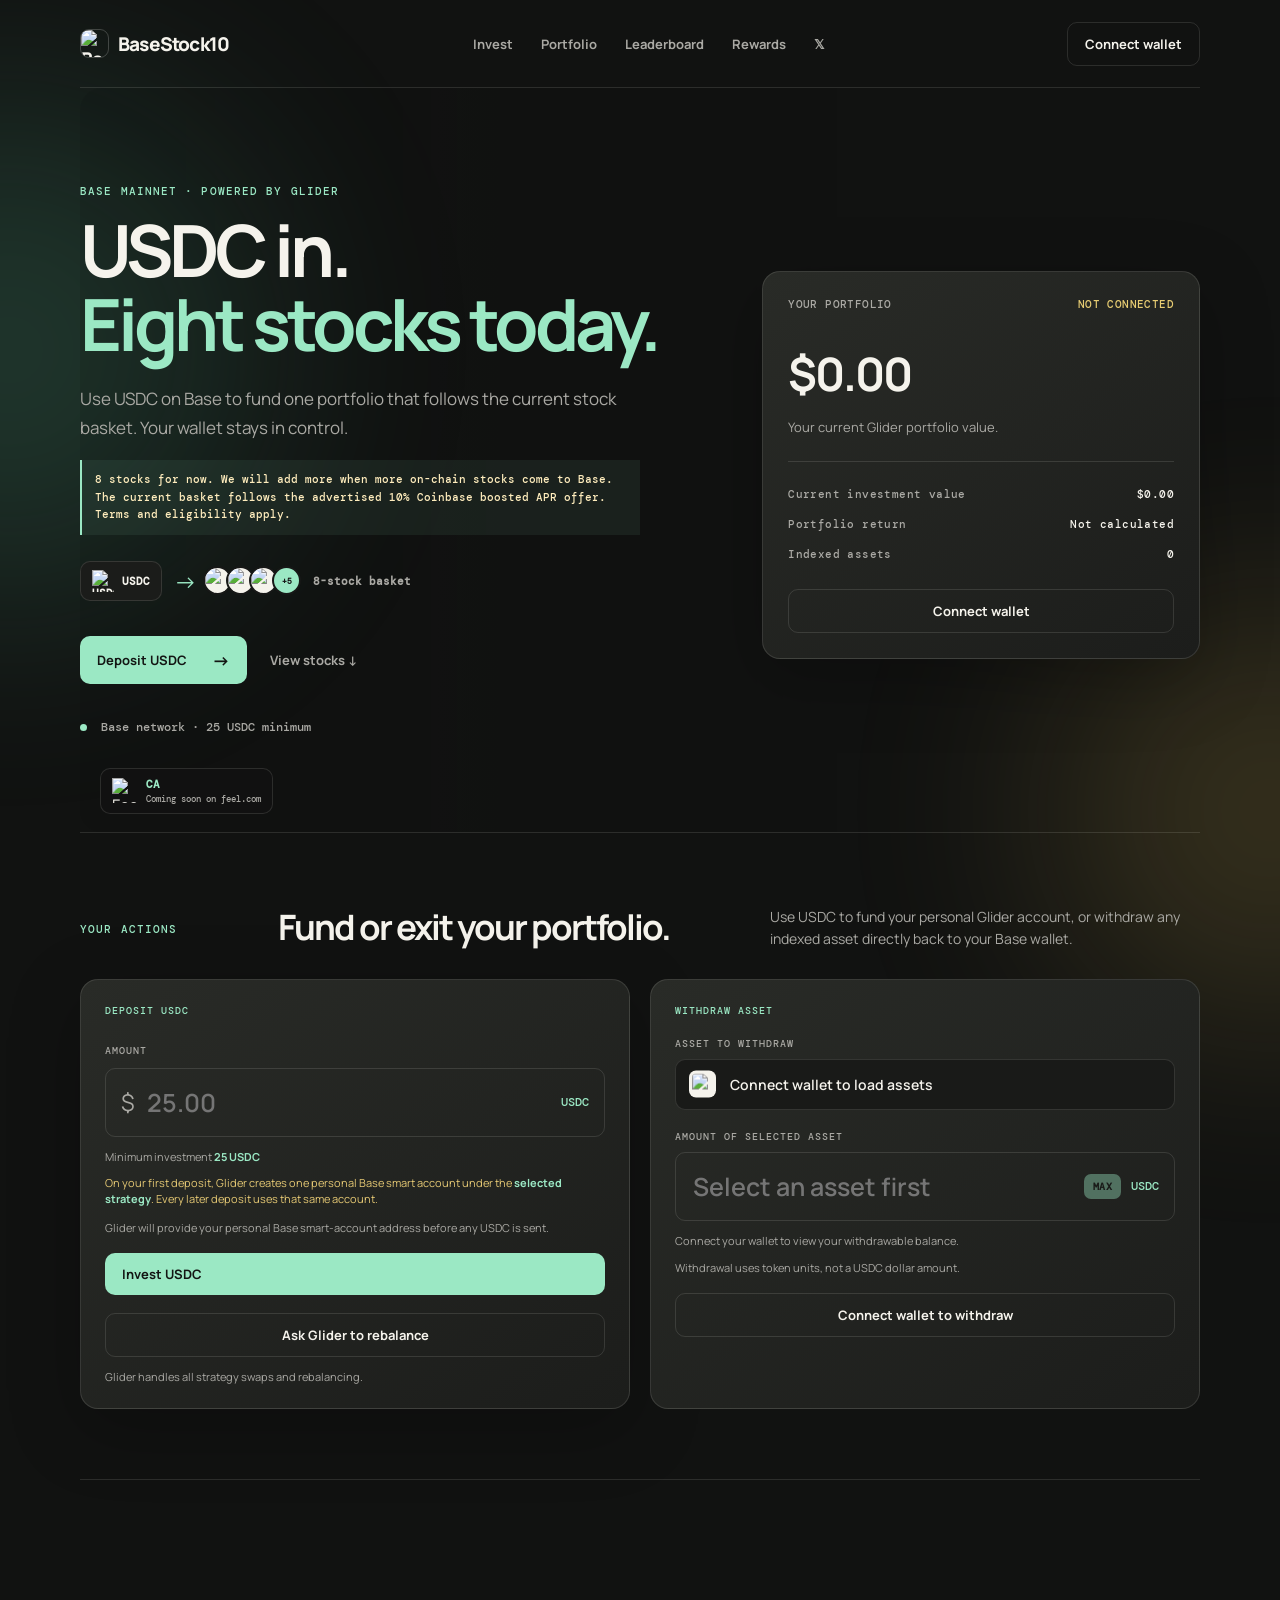
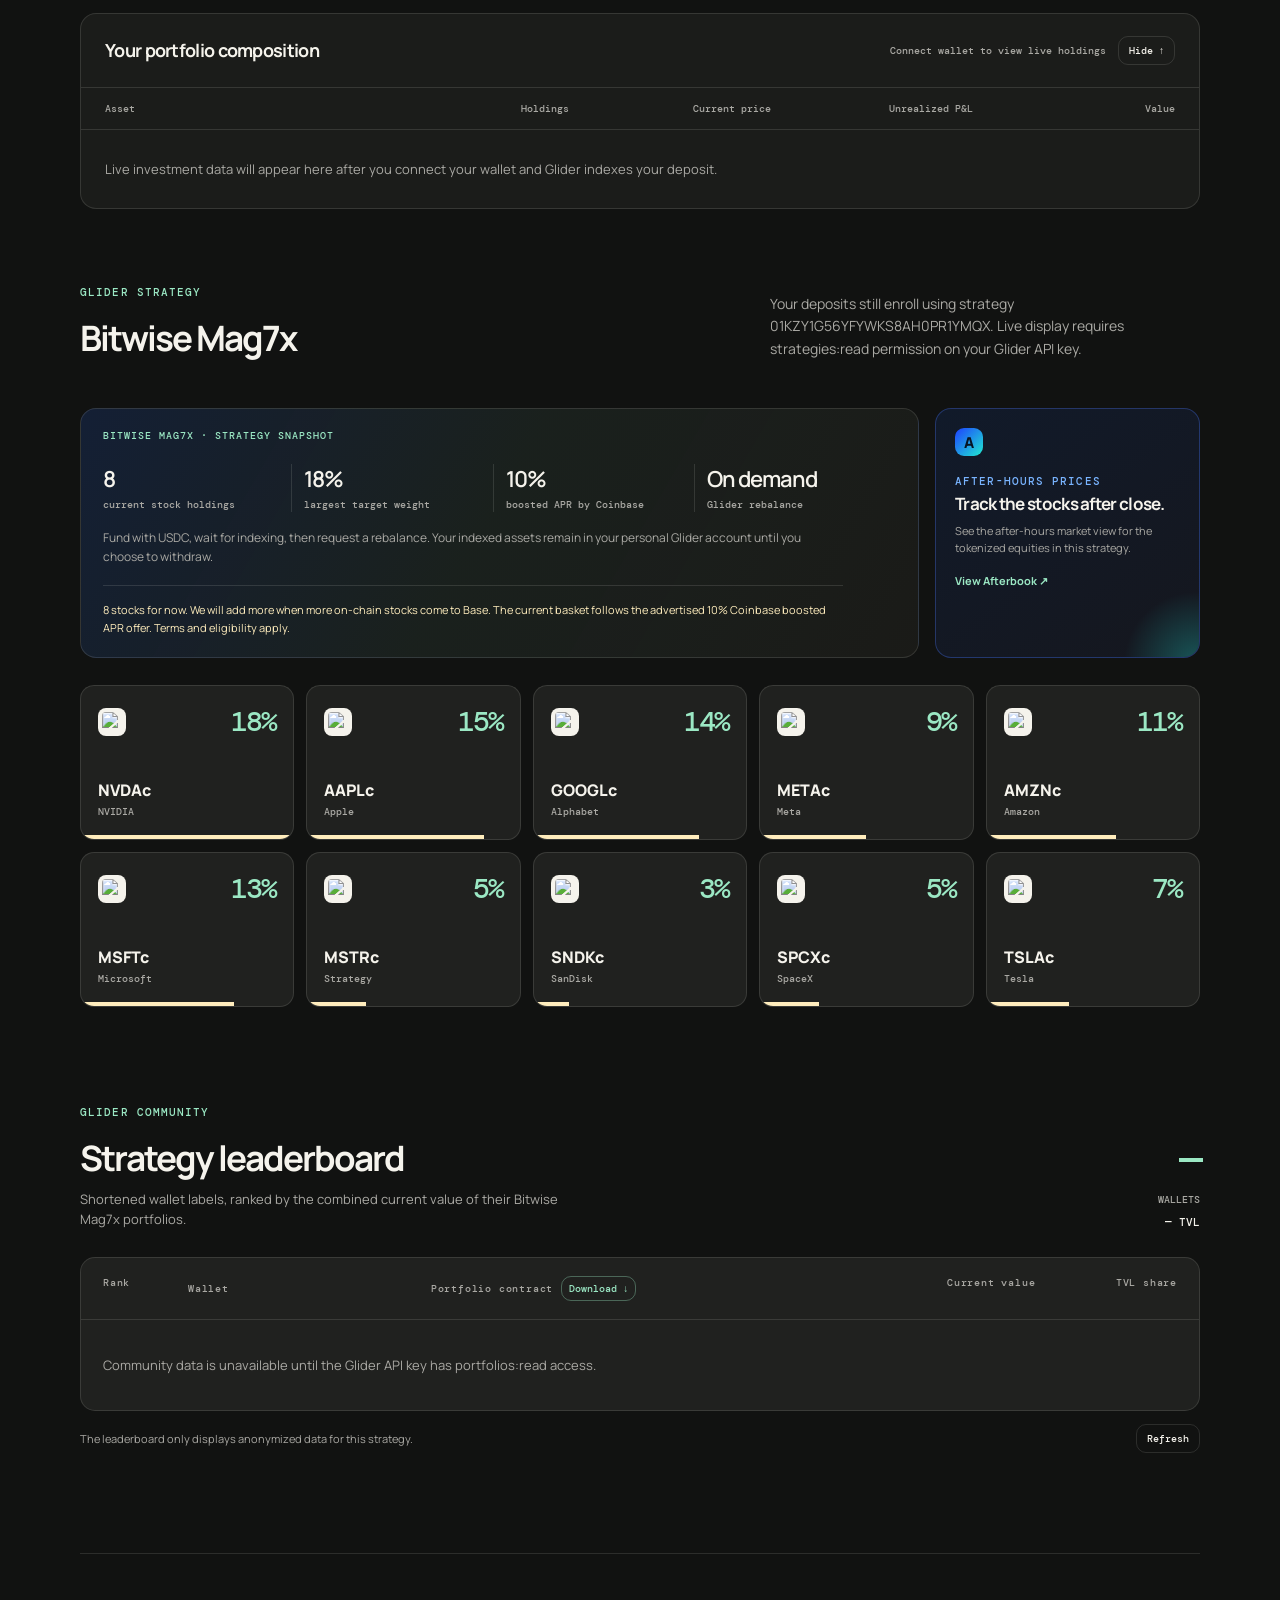
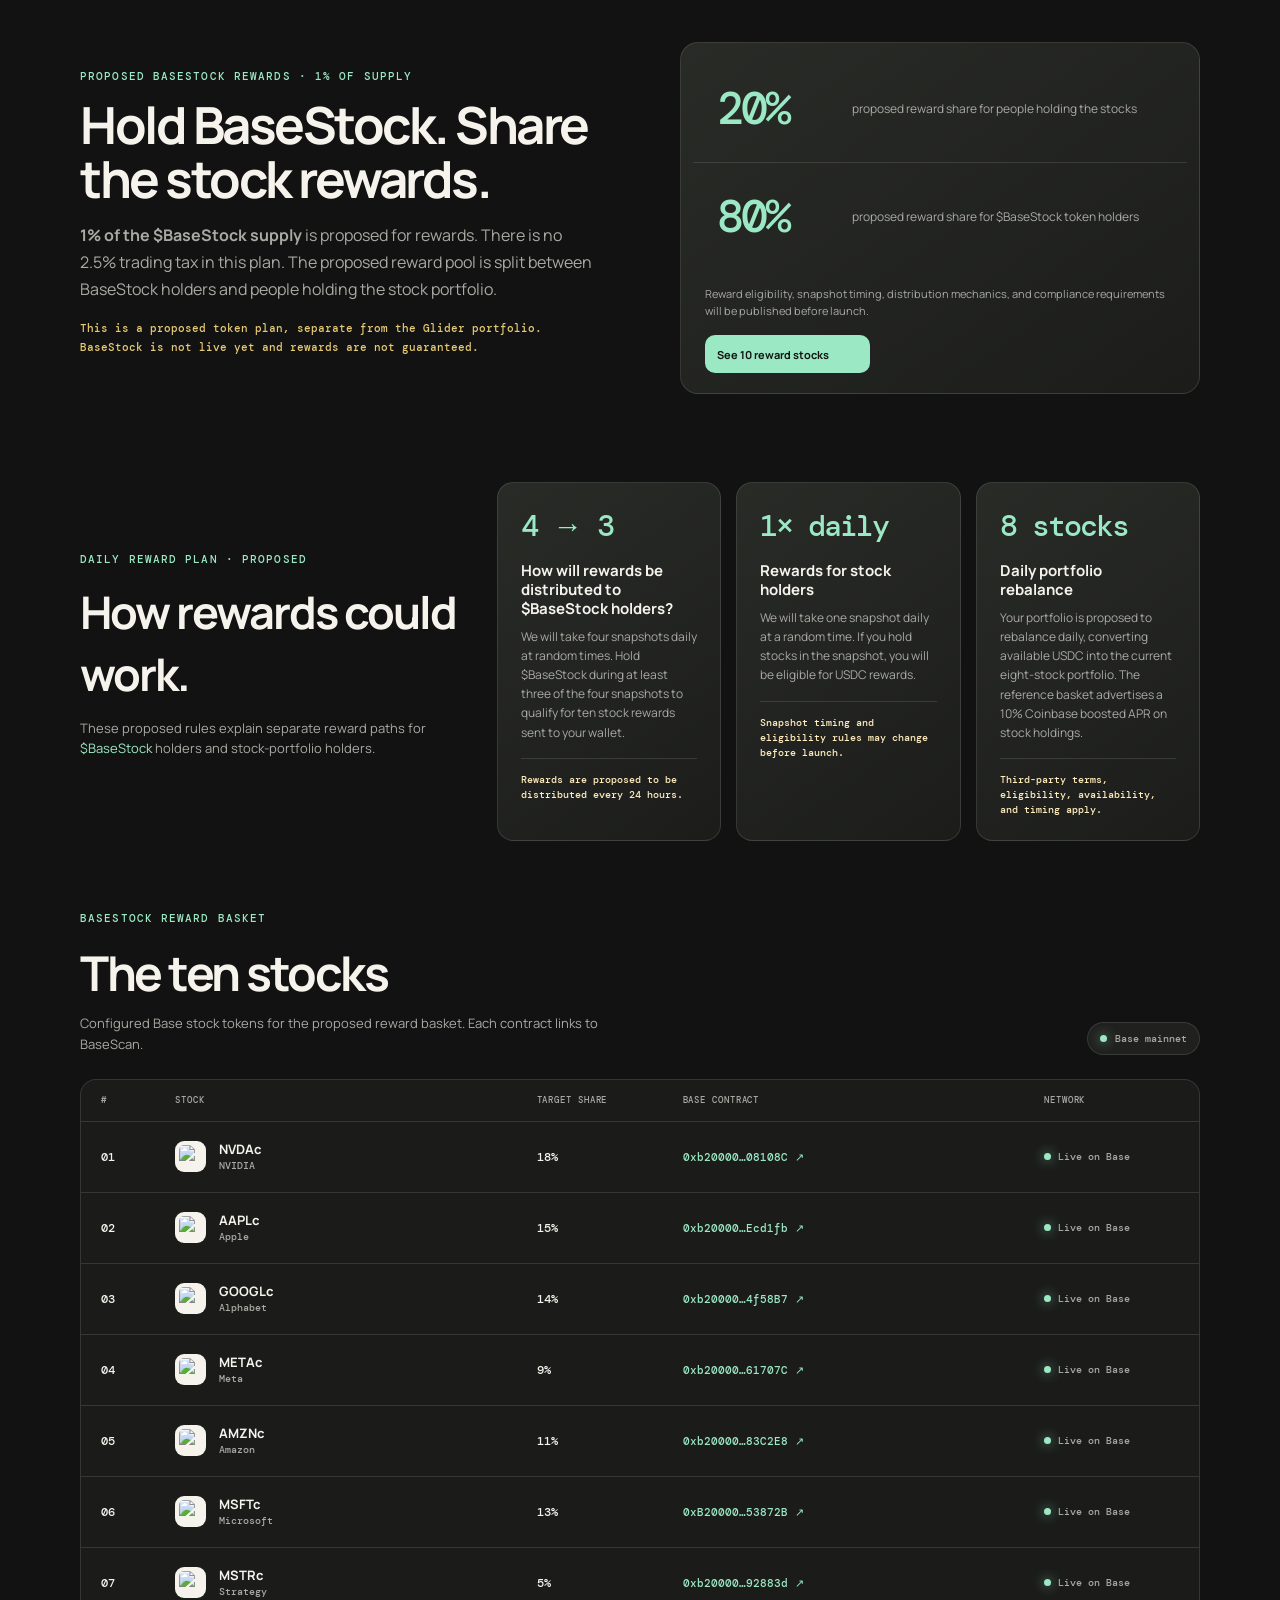
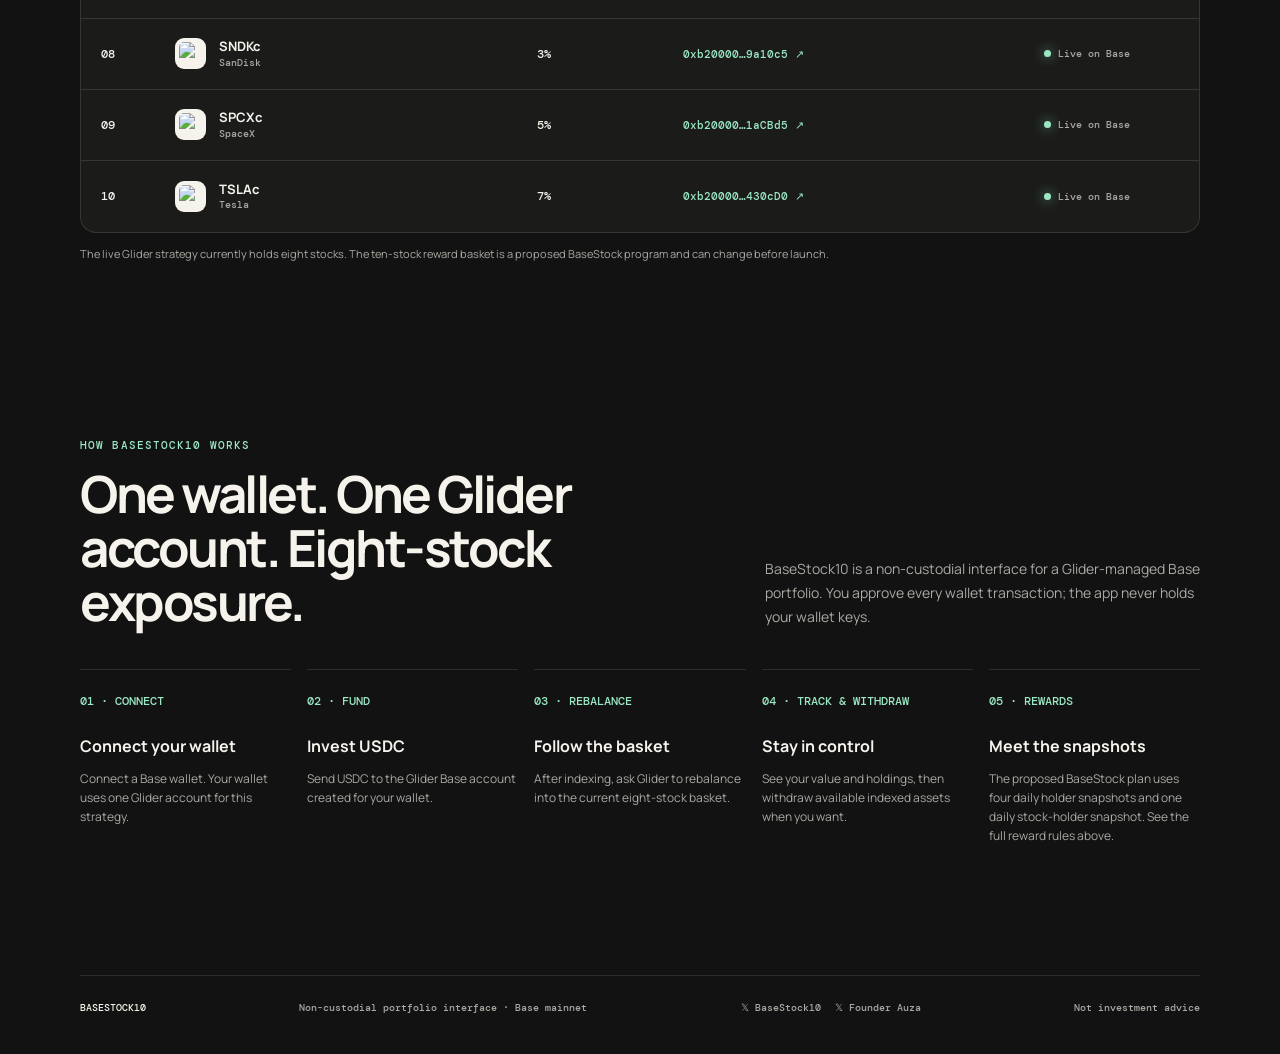
==== commit 7268243d: "Update BaseStock reward distribution plan" ====
--- a/index.html
+++ b/index.html
@@ -33,7 +33,7 @@
 .app-notice{width:min(520px,calc(100% - 32px));padding:0;border:1px solid rgba(155,232,196,.35);border-radius:18px;background:#20211f;color:var(--ink);box-shadow:0 28px 80px rgba(0,0,0,.65)}.app-notice::backdrop{background:rgba(5,6,5,.74);backdrop-filter:blur(4px)}.app-notice[open]{display:grid;grid-template-columns:36px 1fr auto;gap:15px;align-items:center}.app-notice-icon{display:grid;place-items:center;width:32px;height:32px;border-radius:50%;background:var(--lime);color:#131513;font:800 16px Georgia}.app-notice .eyebrow{margin:0 0 5px}.app-notice-message,#app-notice-message{margin:0;color:var(--ink);font-size:13px;line-height:1.6}.app-notice .button{padding:10px 13px;white-space:nowrap}@media(max-width:560px){.app-notice[open]{grid-template-columns:32px 1fr}.app-notice .button{grid-column:2;justify-self:start}}
 .simple-steps{grid-template-columns:repeat(3,1fr)}.simple-steps article{min-height:0}@media(max-width:760px){.simple-steps{grid-template-columns:1fr}}
 .reward-stocks-link{margin:10px 12px 8px;padding:10px 12px;font-size:11px}.reward-stocks-link span{font-size:14px}.reward-stocks{padding:0 0 88px}.reward-stocks-heading{display:flex;align-items:end;justify-content:space-between;gap:30px;margin-bottom:24px}.reward-stocks h2{margin:0;font-size:clamp(32px,4vw,48px);letter-spacing:-2.5px}.reward-stocks-heading p:not(.eyebrow){max-width:540px;color:var(--muted);font-size:13px;line-height:1.6;margin:8px 0 0}.reward-basket-status{display:flex;align-items:center;gap:8px;white-space:nowrap;padding:9px 12px;border:1px solid var(--line);border-radius:999px;background:var(--card);font:500 10px 'DM Mono';color:var(--muted)}.reward-basket-status i,.reward-live i{display:block;width:7px;height:7px;border-radius:50%;background:var(--lime);box-shadow:0 0 12px rgba(155,232,196,.7)}.reward-stocks-table{overflow:hidden;border:1px solid var(--line);border-radius:16px;background:#1b1c1a}.reward-stock-row{display:grid;grid-template-columns:58px minmax(190px,1.5fr) 130px minmax(230px,1.5fr) 135px;gap:16px;align-items:center;min-height:71px;padding:12px 20px;border-bottom:1px solid var(--line);font:500 12px 'DM Mono'}.reward-stock-row:last-child{border-bottom:0}.reward-stock-head{min-height:42px;color:var(--muted);font-size:9px;letter-spacing:.9px;text-transform:uppercase}.reward-stock-name{display:grid;grid-template-columns:34px 1fr;grid-template-rows:17px 15px;column-gap:10px;align-items:center;font-family:Manrope}.reward-stock-name img{grid-row:1/3;width:31px;height:31px;padding:4px;border-radius:9px;background:#f5f3ec;object-fit:contain}.reward-stock-name b{font-size:13px}.reward-stock-name small{font:500 10px 'DM Mono';color:var(--muted)}.reward-stock-row>a{color:var(--lime);text-decoration:none;font-size:11px;overflow-wrap:anywhere}.reward-stock-row>a:hover{color:var(--yellow)}.reward-live{display:flex;align-items:center;gap:7px;color:var(--muted);font-size:10px}.reward-stock-note{margin:12px 0 0;color:var(--muted);font-size:11px;line-height:1.6}@media(max-width:760px){.reward-stocks{padding:0 0 55px}.reward-stocks-heading{display:block}.reward-basket-status{display:inline-flex;margin-top:14px}.reward-stock-row{grid-template-columns:32px minmax(0,1fr) 65px;gap:10px;min-height:65px;padding:10px 13px}.reward-stock-row>a,.reward-stock-row span:nth-child(5),.reward-stock-head span:nth-child(4),.reward-stock-head span:nth-child(5){display:none}.reward-stock-name{grid-template-columns:30px 1fr}.reward-stock-name img{width:27px;height:27px}.reward-stock-head{min-height:37px}.reward-stock-head span:nth-child(3){display:block}}
-.reward-eligibility{display:grid;grid-template-columns:.7fr 1.3fr;gap:38px;align-items:center;padding:0 0 70px}.reward-eligibility h2{margin:0;font-size:clamp(30px,4vw,45px);letter-spacing:-2px}.eligibility-intro p:not(.eyebrow){color:var(--muted);font-size:13px;line-height:1.6}.eligibility-cards{display:grid;grid-template-columns:1fr 1fr;gap:15px}.eligibility-cards article{padding:23px;border:1px solid var(--line);border-radius:16px;background:linear-gradient(145deg,#292b27,#1c1d1b)}.eligibility-number{display:block;color:var(--lime);font:500 34px 'DM Mono';letter-spacing:-2px}.eligibility-cards h3{margin:17px 0 8px;font-size:17px}.eligibility-cards p{margin:0;color:var(--muted);font-size:12px;line-height:1.6}.eligibility-cards small{display:block;margin-top:16px;padding-top:13px;border-top:1px solid var(--line);color:var(--yellow);font:500 10px/1.5 'DM Mono'}@media(max-width:760px){.reward-eligibility{grid-template-columns:1fr;padding:0 0 48px;gap:20px}.eligibility-cards{grid-template-columns:1fr}}
+.reward-eligibility{display:grid;grid-template-columns:.7fr 1.3fr;gap:38px;align-items:center;padding:0 0 70px}.reward-eligibility h2{margin:0;font-size:clamp(30px,4vw,45px);letter-spacing:-2px}.eligibility-intro p:not(.eyebrow){color:var(--muted);font-size:13px;line-height:1.6}.eligibility-intro a{color:var(--lime);text-decoration:none}.eligibility-intro a:hover{text-decoration:underline}.eligibility-cards{display:grid;grid-template-columns:repeat(3,1fr);gap:15px}.eligibility-cards article{padding:23px;border:1px solid var(--line);border-radius:16px;background:linear-gradient(145deg,#292b27,#1c1d1b)}.eligibility-number{display:block;color:var(--lime);font:500 30px 'DM Mono';letter-spacing:-2px}.eligibility-cards h3{margin:17px 0 8px;font-size:15px;line-height:1.25}.eligibility-cards p{margin:0;color:var(--muted);font-size:12px;line-height:1.6}.eligibility-cards small{display:block;margin-top:16px;padding-top:13px;border-top:1px solid var(--line);color:var(--yellow);font:500 10px/1.5 'DM Mono'}@media(max-width:960px){.reward-eligibility{grid-template-columns:1fr;padding:0 0 55px;gap:20px}.eligibility-cards{grid-template-columns:repeat(3,1fr)}}@media(max-width:760px){.reward-eligibility{padding:0 0 48px}.eligibility-cards{grid-template-columns:1fr}}
 </style>
   </head>
   <body>
@@ -99,12 +99,12 @@
         <div class="leader-footer"><p class="leader-note" id="leaderboard-note">Wallet labels are shortened. Portfolio contract addresses are Base smart accounts, not personal wallet addresses.</p><div class="leader-actions"><button class="ghost compact-button" id="refresh-leaderboard" type="button">Refresh</button></div></div>
       </section>
       <section class="shell rewards" id="rewards">
-        <div class="rewards-copy"><p class="eyebrow">PROPOSED BASESTOCK REWARDS</p><h2>Hold BaseStock. Support on-chain stocks.</h2><p>BaseStock 10 is proposed as a token with a <b>2.5% tax</b> on every buy and sell. All tax collected would be distributed between BaseStock holders and people who invest in the stocks.</p><p class="plan-note">The token plan is separate from the Glider portfolio. It is not live yet.</p></div>
-        <div class="split-card"><div><span>25%</span><small>proposed reward share for users holding the stocks</small></div><div><span>70%</span><small>proposed reward share for $BaseStock holders</small></div><p><b>5% proposed allocation:</b> DEX fees, X rewards, and campaigns. BaseStock is not live and no tax is being collected. Eligibility, distribution timing, mechanics, and compliance requirements will be published before any launch.</p><a class="button reward-stocks-link" href="#reward-stocks">See 10 reward stocks <span>↓</span></a></div>
+        <div class="rewards-copy"><p class="eyebrow">PROPOSED BASESTOCK REWARDS · 1% OF SUPPLY</p><h2>Hold BaseStock. Share the stock rewards.</h2><p><b>1% of the $BaseStock supply</b> is proposed for rewards. There is no 2.5% trading tax in this plan. The proposed reward pool is split between BaseStock holders and people holding the stock portfolio.</p><p class="plan-note">This is a proposed token plan, separate from the Glider portfolio. BaseStock is not live yet and rewards are not guaranteed.</p></div>
+        <div class="split-card"><div><span>20%</span><small>proposed reward share for people holding the stocks</small></div><div><span>80%</span><small>proposed reward share for $BaseStock token holders</small></div><p>Reward eligibility, snapshot timing, distribution mechanics, and compliance requirements will be published before launch.</p><a class="button reward-stocks-link" href="#reward-stocks">See 10 reward stocks <span>↓</span></a></div>
       </section>
       <section class="shell reward-eligibility" aria-labelledby="eligibility-title">
-        <div class="eligibility-intro"><p class="eyebrow">DAILY REWARD ELIGIBILITY · PROPOSED</p><h2 id="eligibility-title">Who can receive rewards?</h2><p>These rules are separate from the reward split above and can change as more people join.</p></div>
-        <div class="eligibility-cards"><article><span class="eligibility-number">0.05%</span><h3>BaseStock holders</h3><p>Hold more than 0.05% of the total $BaseStock supply to qualify for daily holder rewards.</p><small>The holding threshold may increase or decrease.</small></article><article><span class="eligibility-number">Top 200</span><h3>Stock investors</h3><p>Up to 200 portfolios that invest in the stocks can receive daily investor rewards, ranked by invested amount.</p><small>The number of rewarded portfolios may change as participation grows.</small></article></div>
+        <div class="eligibility-intro"><p class="eyebrow">DAILY REWARD PLAN · PROPOSED</p><h2 id="eligibility-title">How rewards could work.</h2><p>These proposed rules explain separate reward paths for <a href="https://x.com/search?q=%24BaseStock&amp;src=cashtag_click" target="_blank" rel="noreferrer">$BaseStock</a> holders and stock-portfolio holders.</p></div>
+        <div class="eligibility-cards"><article><span class="eligibility-number">4 → 3</span><h3>How will rewards be distributed to $BaseStock holders?</h3><p>We will take four snapshots daily at random times. Hold $BaseStock during at least three of the four snapshots to qualify for ten stock rewards sent to your wallet.</p><small>Rewards are proposed to be distributed every 24 hours.</small></article><article><span class="eligibility-number">1× daily</span><h3>Rewards for stock holders</h3><p>We will take one snapshot daily at a random time. If you hold stocks in the snapshot, you will be eligible for USDC rewards.</p><small>Snapshot timing and eligibility rules may change before launch.</small></article><article><span class="eligibility-number">8 stocks</span><h3>Daily portfolio rebalance</h3><p>Your portfolio is proposed to rebalance daily, converting available USDC into the current eight-stock portfolio. The reference basket advertises a 10% Coinbase boosted APR on stock holdings.</p><small>Third-party terms, eligibility, availability, and timing apply.</small></article></div>
       </section>
       <section class="shell reward-stocks" id="reward-stocks" aria-labelledby="reward-stocks-title">
         <div class="reward-stocks-heading"><div><p class="eyebrow">BASESTOCK REWARD BASKET</p><h2 id="reward-stocks-title">The ten stocks</h2><p>Configured Base stock tokens for the proposed reward basket. Each contract links to BaseScan.</p></div><span class="reward-basket-status"><i></i> Base mainnet</span></div>
@@ -113,7 +113,7 @@
       </section>
       <section class="shell how" id="how">
         <div class="how-heading"><div><p class="eyebrow">HOW BASESTOCK10 WORKS</p><h2>One wallet. One Glider account. Eight-stock exposure.</h2></div><p>BaseStock10 is a non-custodial interface for a Glider-managed Base portfolio. You approve every wallet transaction; the app never holds your wallet keys.</p></div>
-        <div class="steps detailed-steps"><article><span>01 · CONNECT</span><h3>Connect your wallet</h3><p>Connect a Base wallet. Your wallet uses one Glider account for this strategy.</p></article><article><span>02 · FUND</span><h3>Invest USDC</h3><p>Send USDC to the Glider Base account created for your wallet.</p></article><article><span>03 · REBALANCE</span><h3>Follow the basket</h3><p>After indexing, ask Glider to rebalance into the current eight-stock basket.</p></article><article><span>04 · TRACK & WITHDRAW</span><h3>Stay in control</h3><p>See your value and holdings, then withdraw available indexed assets when you want.</p></article><article><span>05 · REWARDS</span><h3>Know the reward plan</h3><p>The proposed BaseStock plan shares future token fees with stock holders, BaseStock holders, and community campaigns. The full split is above.</p></article></div>
+        <div class="steps detailed-steps"><article><span>01 · CONNECT</span><h3>Connect your wallet</h3><p>Connect a Base wallet. Your wallet uses one Glider account for this strategy.</p></article><article><span>02 · FUND</span><h3>Invest USDC</h3><p>Send USDC to the Glider Base account created for your wallet.</p></article><article><span>03 · REBALANCE</span><h3>Follow the basket</h3><p>After indexing, ask Glider to rebalance into the current eight-stock basket.</p></article><article><span>04 · TRACK & WITHDRAW</span><h3>Stay in control</h3><p>See your value and holdings, then withdraw available indexed assets when you want.</p></article><article><span>05 · REWARDS</span><h3>Meet the snapshots</h3><p>The proposed BaseStock plan uses four daily holder snapshots and one daily stock-holder snapshot. See the full reward rules above.</p></article></div>
       </section>
     </main>
     <footer class="shell"><span>BASESTOCK10</span><span>Non-custodial portfolio interface · Base mainnet</span><span class="footer-social"><a href="https://x.com/BaseStock10" target="_blank" rel="noreferrer" aria-label="Base Stock 10 on X">𝕏 BaseStock10</a><a href="https://x.com/_Auza_" target="_blank" rel="noreferrer" aria-label="Founder Auza on X">𝕏 Founder Auza</a></span><span>Not investment advice</span></footer>
@@ -140,15 +140,15 @@
 };
 const appNotice = document.querySelector('#app-notice');
 const appNoticeMessage = document.querySelector('#app-notice-message');
-// The Privy bundle loads after this app shell. Keep the connect button useful
-// while it initializes, and surface a clear message if a browser blocks it.
+// The Privy bundle loads after this app shell. A click during startup should
+// wait briefly and then open Privy, not interrupt the person with a popup.
 window.BaseStockWallet = window.BaseStockWallet || {
   ready: false,
   getSession: () => null,
-  open: () => alert('Wallet connection is still loading. Please try again shortly.')
+  open: () => {}
 };
 window.addEventListener('error', event => {
-  if (!String(event.filename || '').includes('privy-wallet')) return;
+  if (!/bs10-connect|privy-wallet/.test(String(event.filename || ''))) return;
   window.BaseStockWallet = {
     ready: true,
     getSession: () => null,
@@ -213,6 +213,13 @@
 let connectedAddress;
 let walletRevision = 0;
 let removeWalletListeners = () => {};
+let walletLoadingStartedAt = 0;
+let walletRetryScheduled = false;
+
+function setDisconnectedWalletButtonText(label = 'Connect wallet') {
+  if (connectedAddress) return;
+  document.querySelectorAll('.wallet-button').forEach(button => { button.textContent = label; });
+}
 
 function resetWalletPortfolio() {
   walletRevision++;
@@ -257,8 +264,30 @@
 }
 
 function openWalletDialog() {
-  if (!window.BaseStockWallet?.ready) return alert('Wallet connection is still loading. Please try again shortly.');
-  window.BaseStockWallet.open();
+  if (window.BaseStockWallet?.ready) {
+    walletLoadingStartedAt = 0;
+    walletRetryScheduled = false;
+    setDisconnectedWalletButtonText();
+    window.BaseStockWallet.open();
+    return;
+  }
+  if (!walletLoadingStartedAt) walletLoadingStartedAt = Date.now();
+  setDisconnectedWalletButtonText('Opening wallet…');
+  // Allow slower networks to finish loading Privy without making the user
+  // click again. If a browser blocks it entirely, return quietly to Connect.
+  if (Date.now() - walletLoadingStartedAt > 10000) {
+    walletLoadingStartedAt = 0;
+    walletRetryScheduled = false;
+    setDisconnectedWalletButtonText();
+    return;
+  }
+  if (!walletRetryScheduled) {
+    walletRetryScheduled = true;
+    setTimeout(() => {
+      walletRetryScheduled = false;
+      openWalletDialog();
+    }, 150);
+  }
 }
 
 async function connectWallet(refreshAssets = true) {
@@ -645,6 +674,6 @@
   }
 });
 </script>
-    <script defer src="privy-wallet.js"></script>
+    <script defer src="bs10-connect.js"></script>
   </body>
 </html>
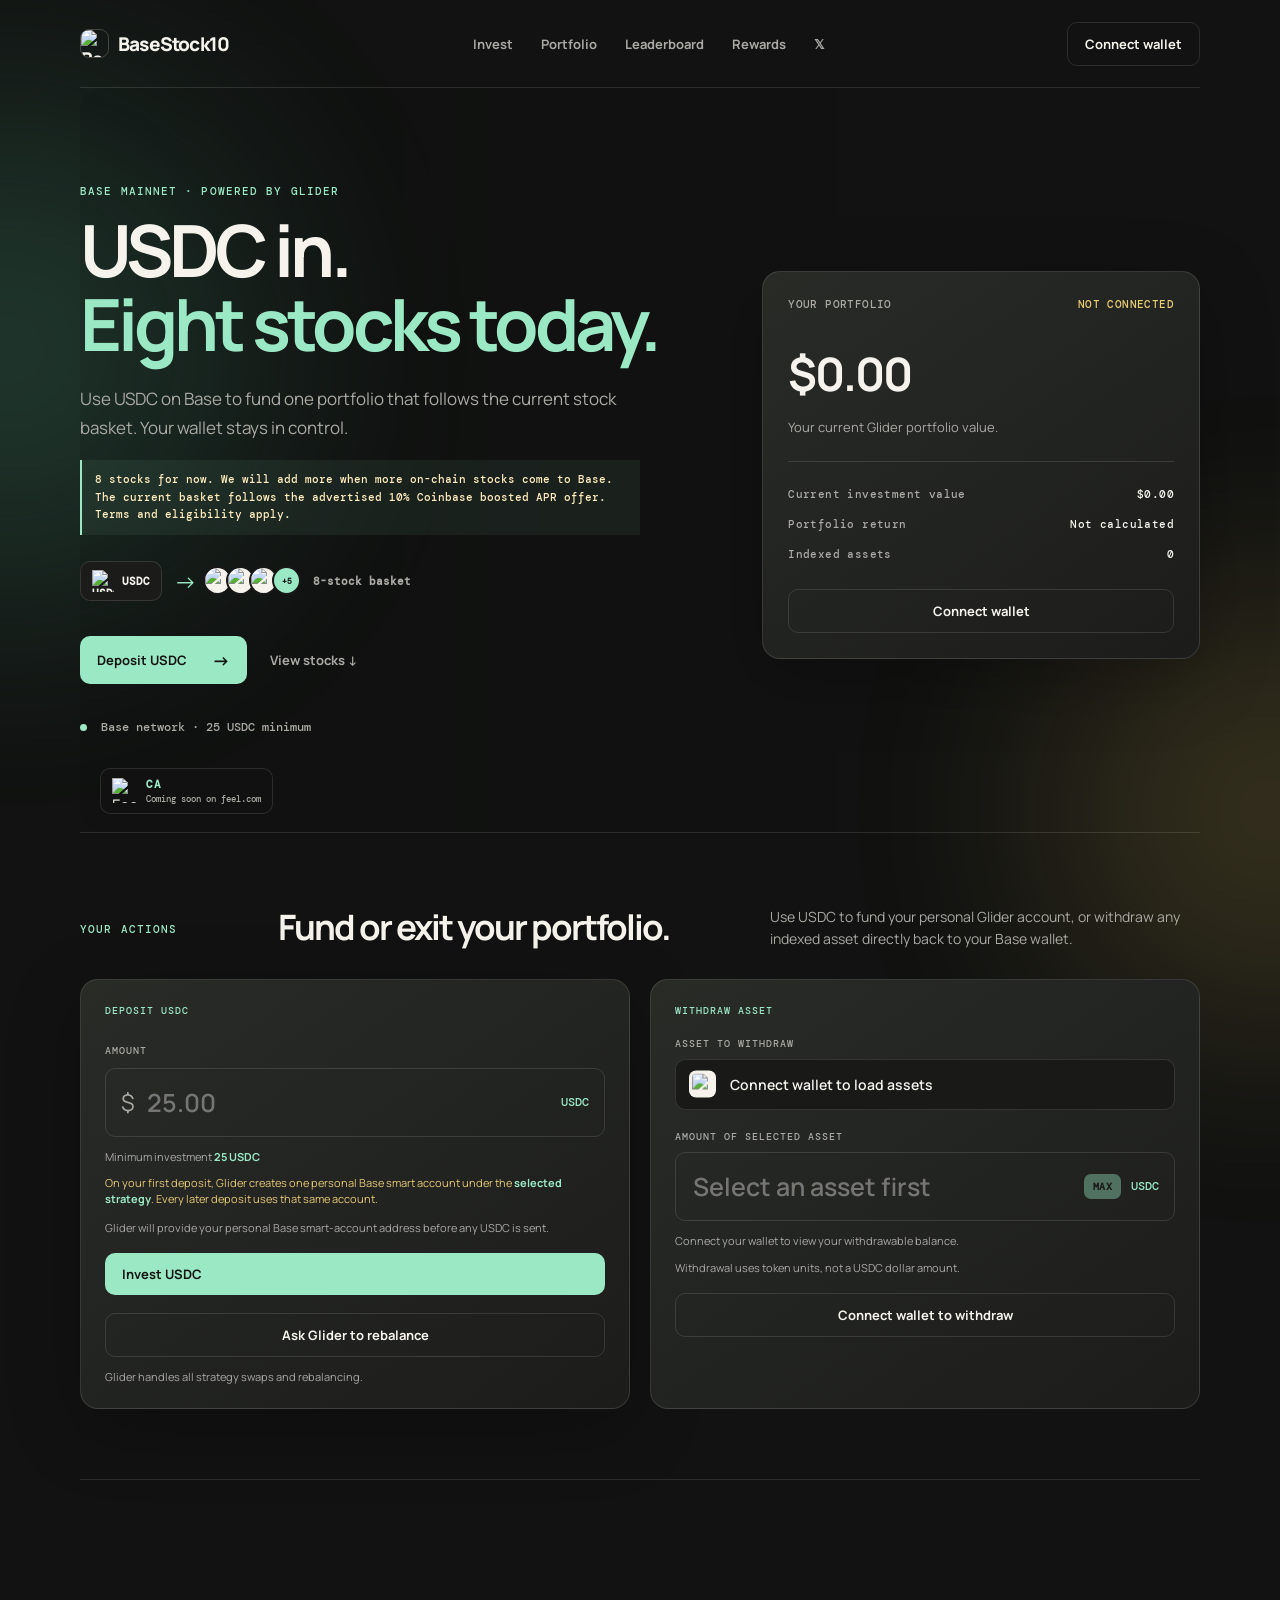
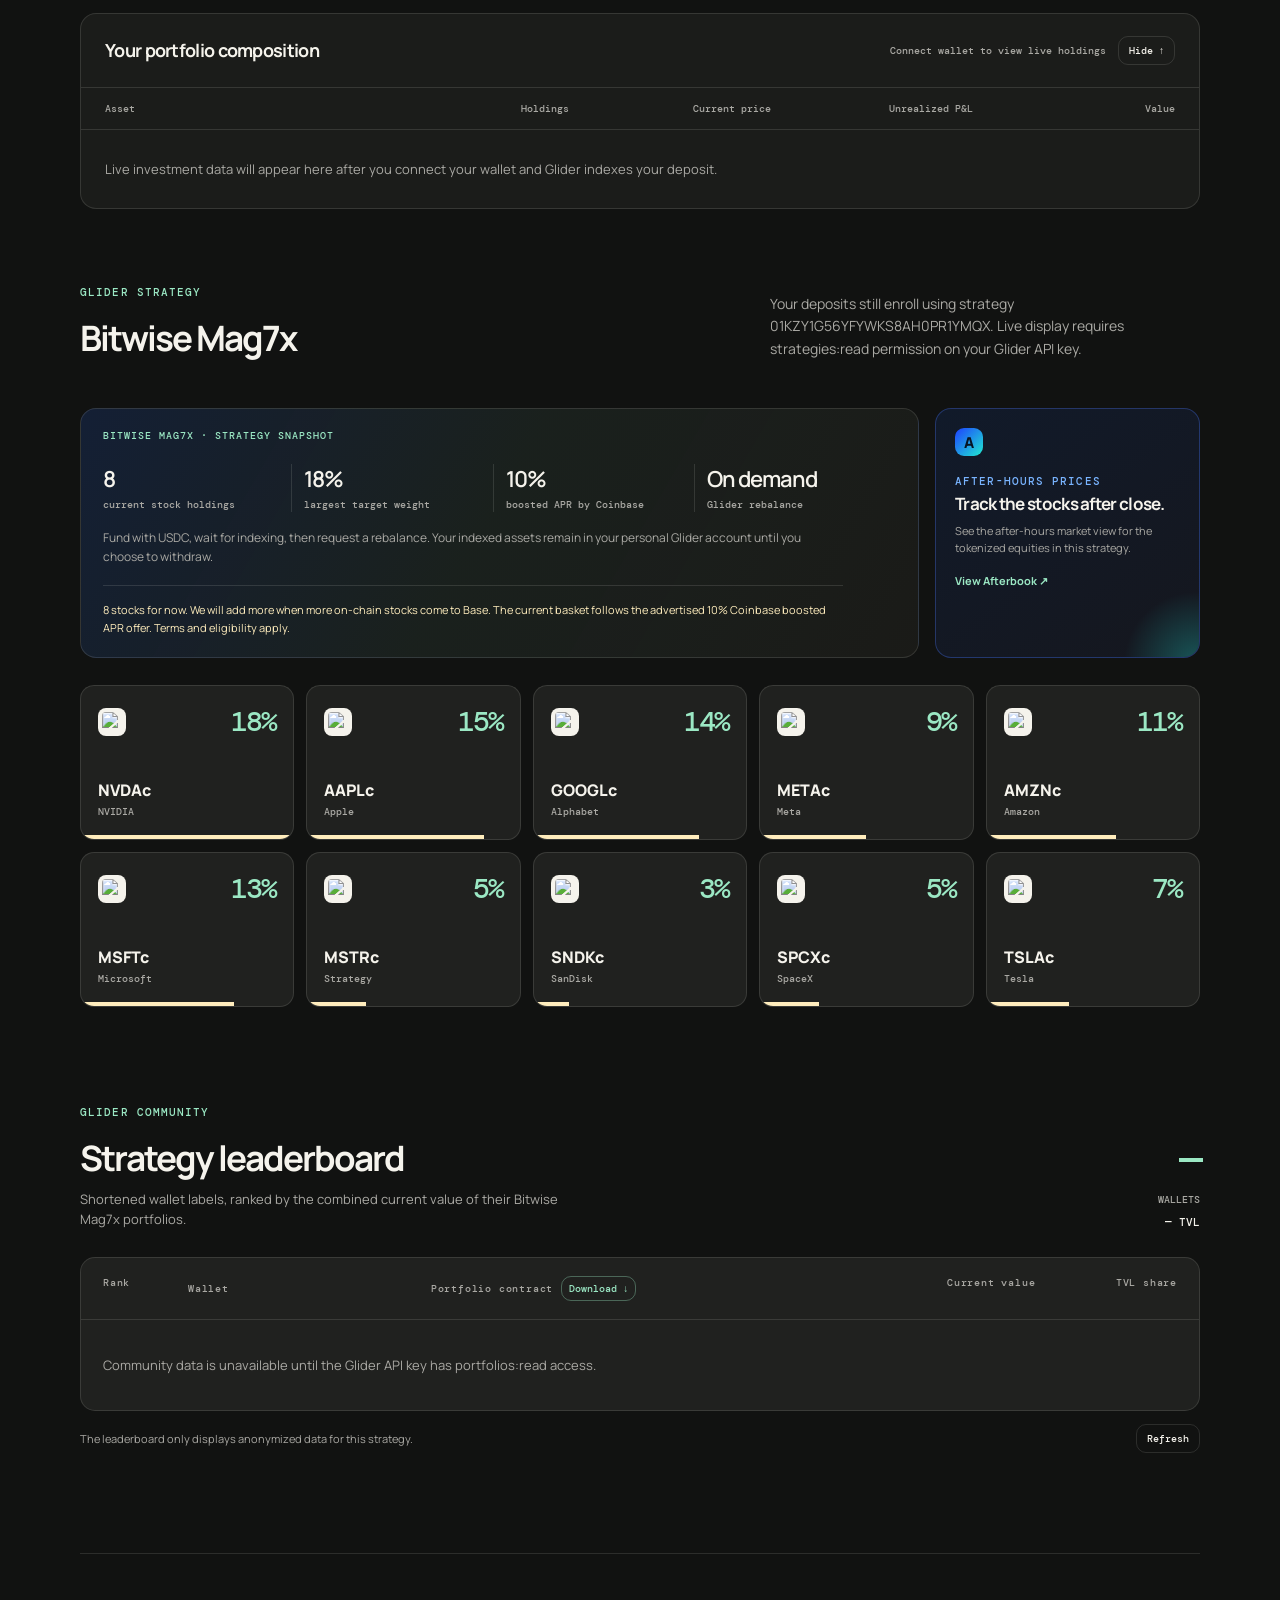
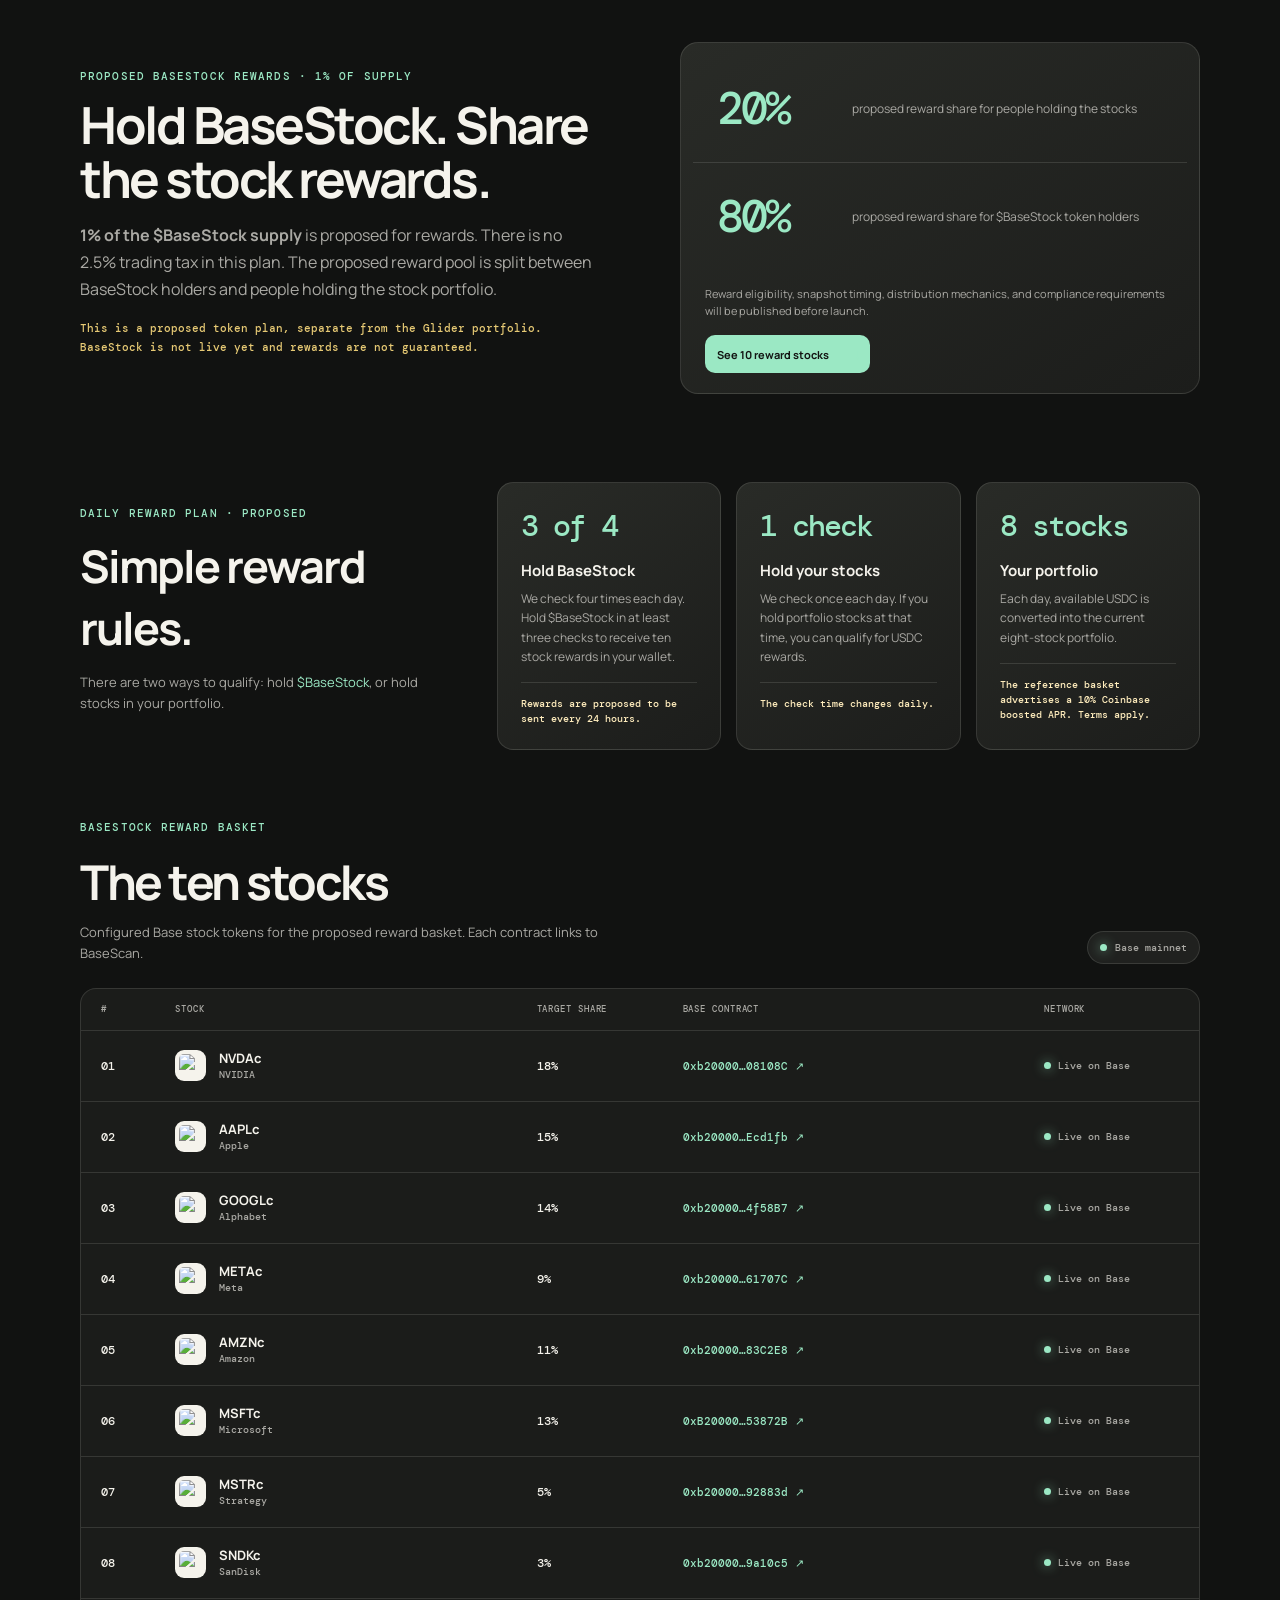
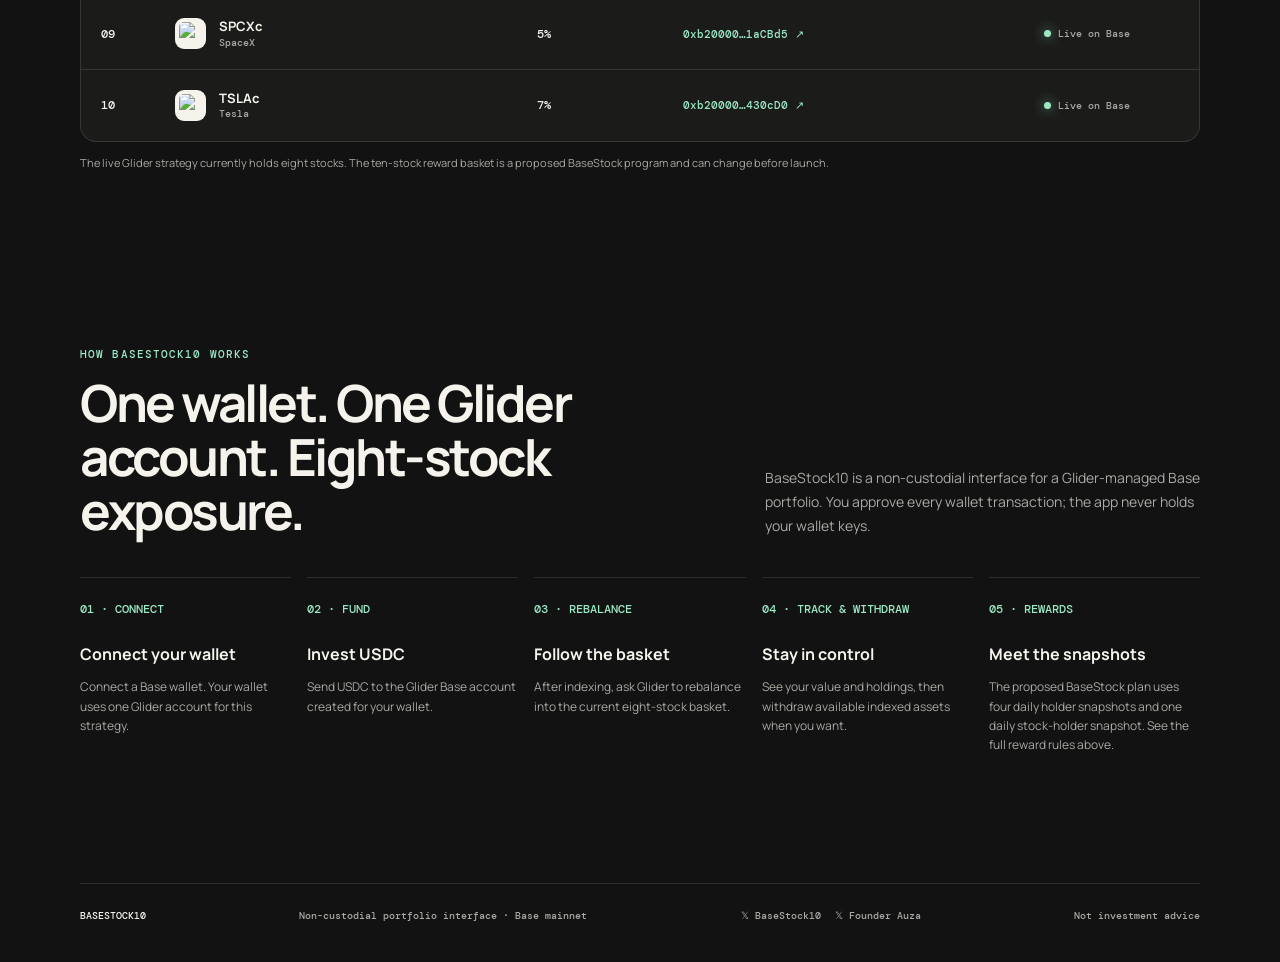
==== commit fb5bf532: "Simplify reward rules copy" ====
--- a/index.html
+++ b/index.html
@@ -103,8 +103,8 @@
         <div class="split-card"><div><span>20%</span><small>proposed reward share for people holding the stocks</small></div><div><span>80%</span><small>proposed reward share for $BaseStock token holders</small></div><p>Reward eligibility, snapshot timing, distribution mechanics, and compliance requirements will be published before launch.</p><a class="button reward-stocks-link" href="#reward-stocks">See 10 reward stocks <span>↓</span></a></div>
       </section>
       <section class="shell reward-eligibility" aria-labelledby="eligibility-title">
-        <div class="eligibility-intro"><p class="eyebrow">DAILY REWARD PLAN · PROPOSED</p><h2 id="eligibility-title">How rewards could work.</h2><p>These proposed rules explain separate reward paths for <a href="https://x.com/search?q=%24BaseStock&amp;src=cashtag_click" target="_blank" rel="noreferrer">$BaseStock</a> holders and stock-portfolio holders.</p></div>
-        <div class="eligibility-cards"><article><span class="eligibility-number">4 → 3</span><h3>How will rewards be distributed to $BaseStock holders?</h3><p>We will take four snapshots daily at random times. Hold $BaseStock during at least three of the four snapshots to qualify for ten stock rewards sent to your wallet.</p><small>Rewards are proposed to be distributed every 24 hours.</small></article><article><span class="eligibility-number">1× daily</span><h3>Rewards for stock holders</h3><p>We will take one snapshot daily at a random time. If you hold stocks in the snapshot, you will be eligible for USDC rewards.</p><small>Snapshot timing and eligibility rules may change before launch.</small></article><article><span class="eligibility-number">8 stocks</span><h3>Daily portfolio rebalance</h3><p>Your portfolio is proposed to rebalance daily, converting available USDC into the current eight-stock portfolio. The reference basket advertises a 10% Coinbase boosted APR on stock holdings.</p><small>Third-party terms, eligibility, availability, and timing apply.</small></article></div>
+        <div class="eligibility-intro"><p class="eyebrow">DAILY REWARD PLAN · PROPOSED</p><h2 id="eligibility-title">Simple reward rules.</h2><p>There are two ways to qualify: hold <a href="https://x.com/search?q=%24BaseStock&amp;src=cashtag_click" target="_blank" rel="noreferrer">$BaseStock</a>, or hold stocks in your portfolio.</p></div>
+        <div class="eligibility-cards"><article><span class="eligibility-number">3 of 4</span><h3>Hold BaseStock</h3><p>We check four times each day. Hold $BaseStock in at least three checks to receive ten stock rewards in your wallet.</p><small>Rewards are proposed to be sent every 24 hours.</small></article><article><span class="eligibility-number">1 check</span><h3>Hold your stocks</h3><p>We check once each day. If you hold portfolio stocks at that time, you can qualify for USDC rewards.</p><small>The check time changes daily.</small></article><article><span class="eligibility-number">8 stocks</span><h3>Your portfolio</h3><p>Each day, available USDC is converted into the current eight-stock portfolio.</p><small>The reference basket advertises a 10% Coinbase boosted APR. Terms apply.</small></article></div>
       </section>
       <section class="shell reward-stocks" id="reward-stocks" aria-labelledby="reward-stocks-title">
         <div class="reward-stocks-heading"><div><p class="eyebrow">BASESTOCK REWARD BASKET</p><h2 id="reward-stocks-title">The ten stocks</h2><p>Configured Base stock tokens for the proposed reward basket. Each contract links to BaseScan.</p></div><span class="reward-basket-status"><i></i> Base mainnet</span></div>
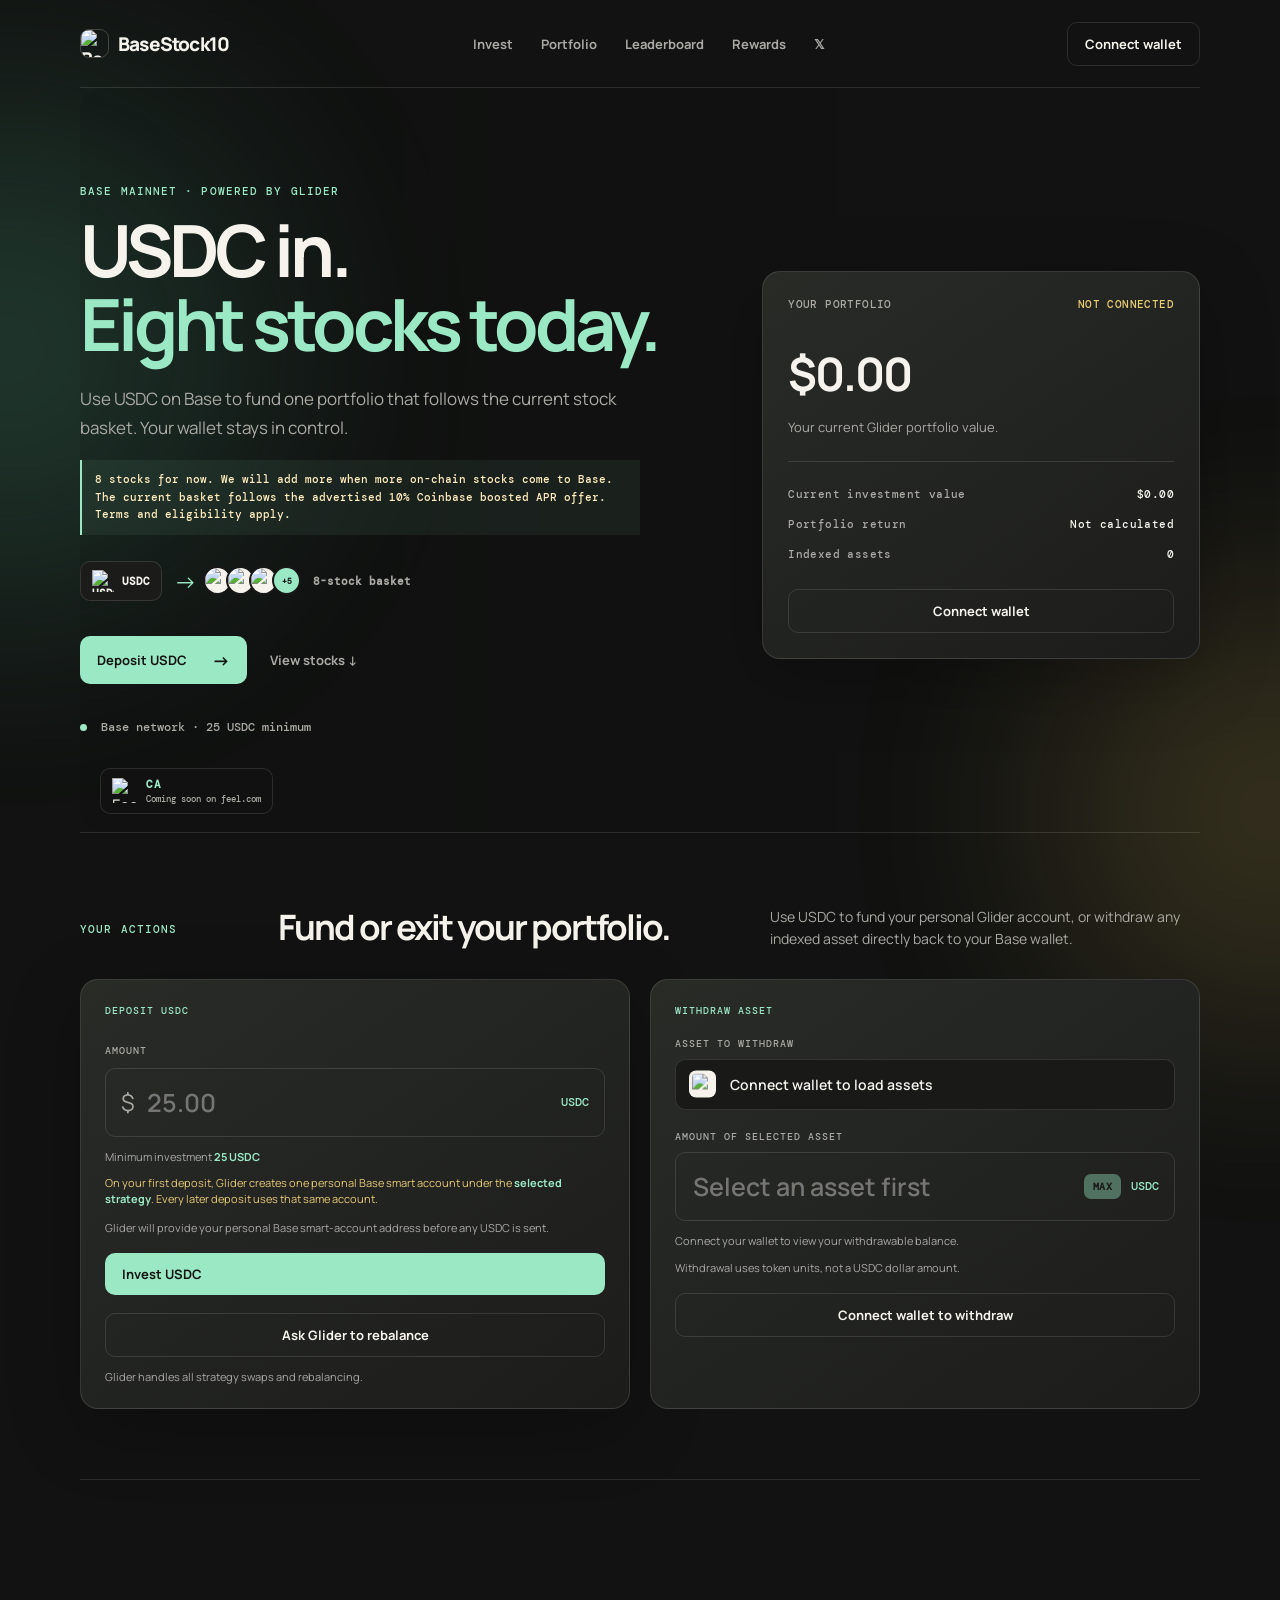
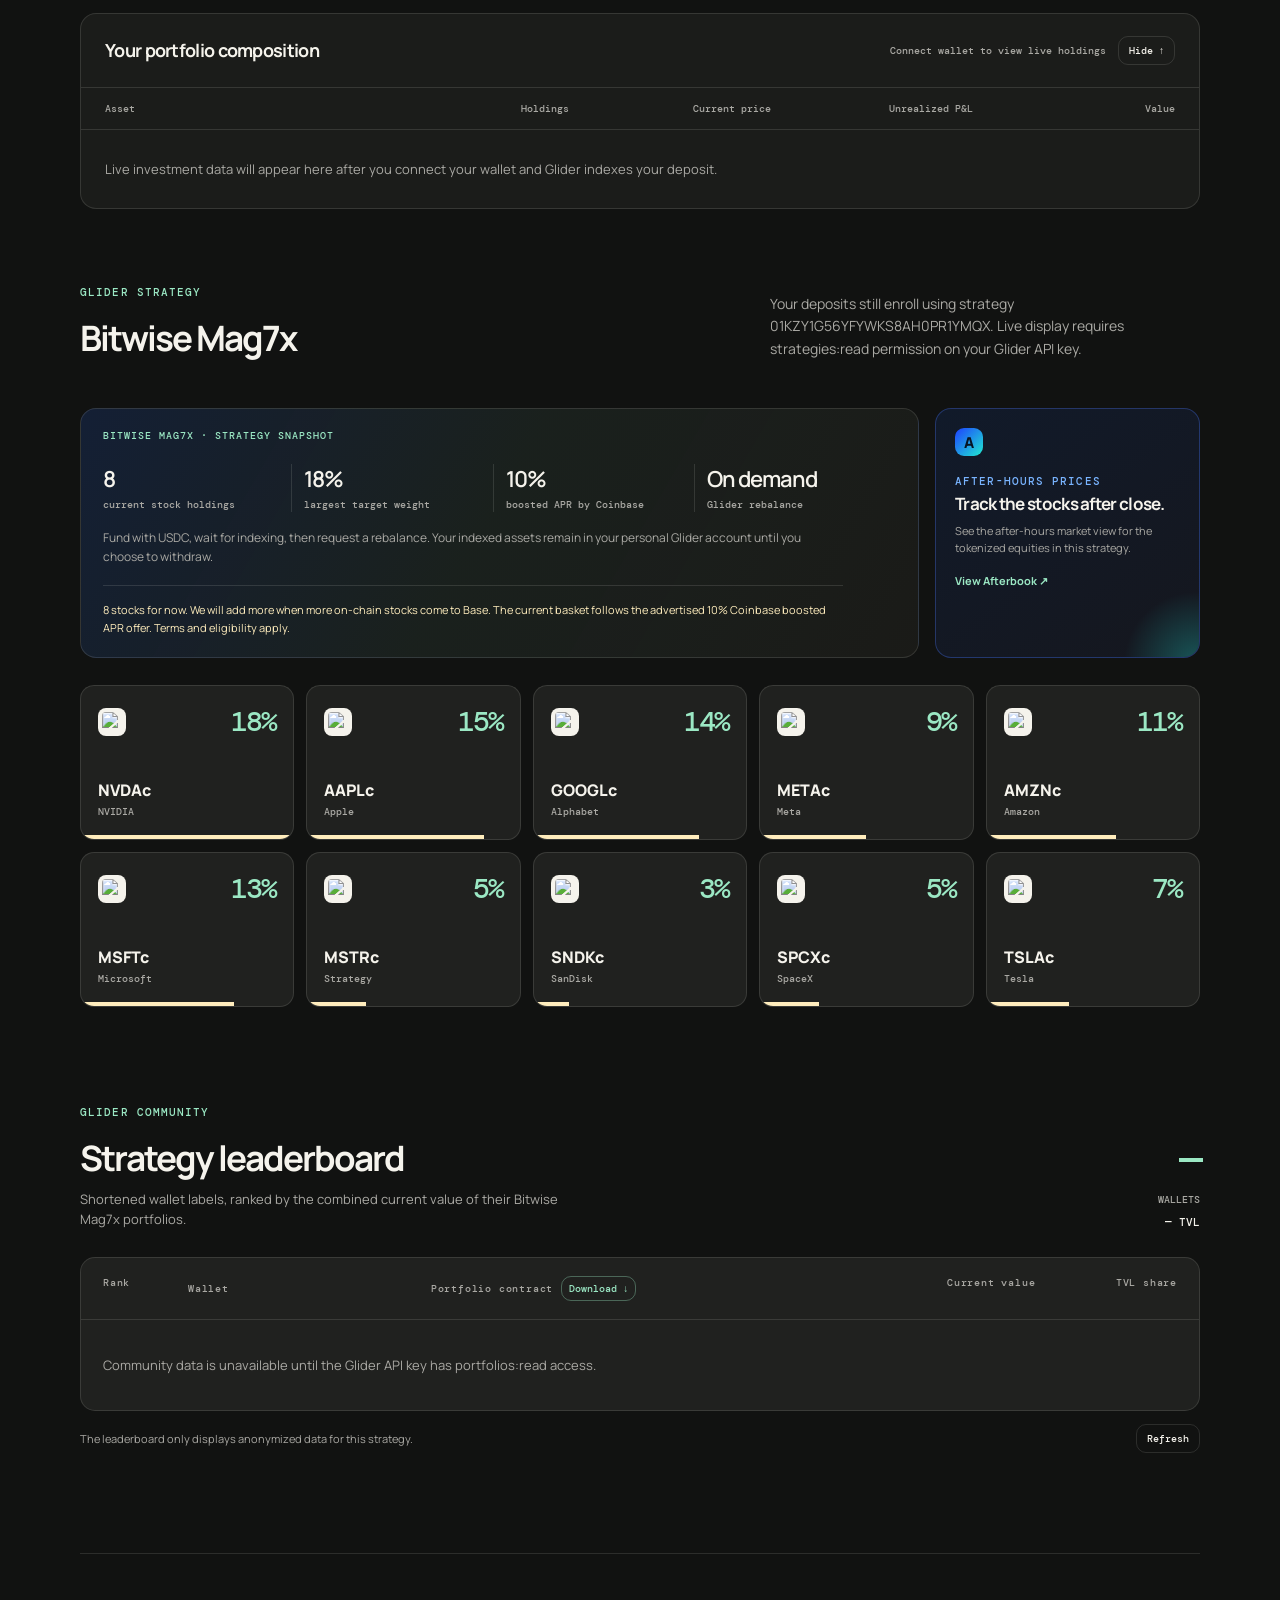
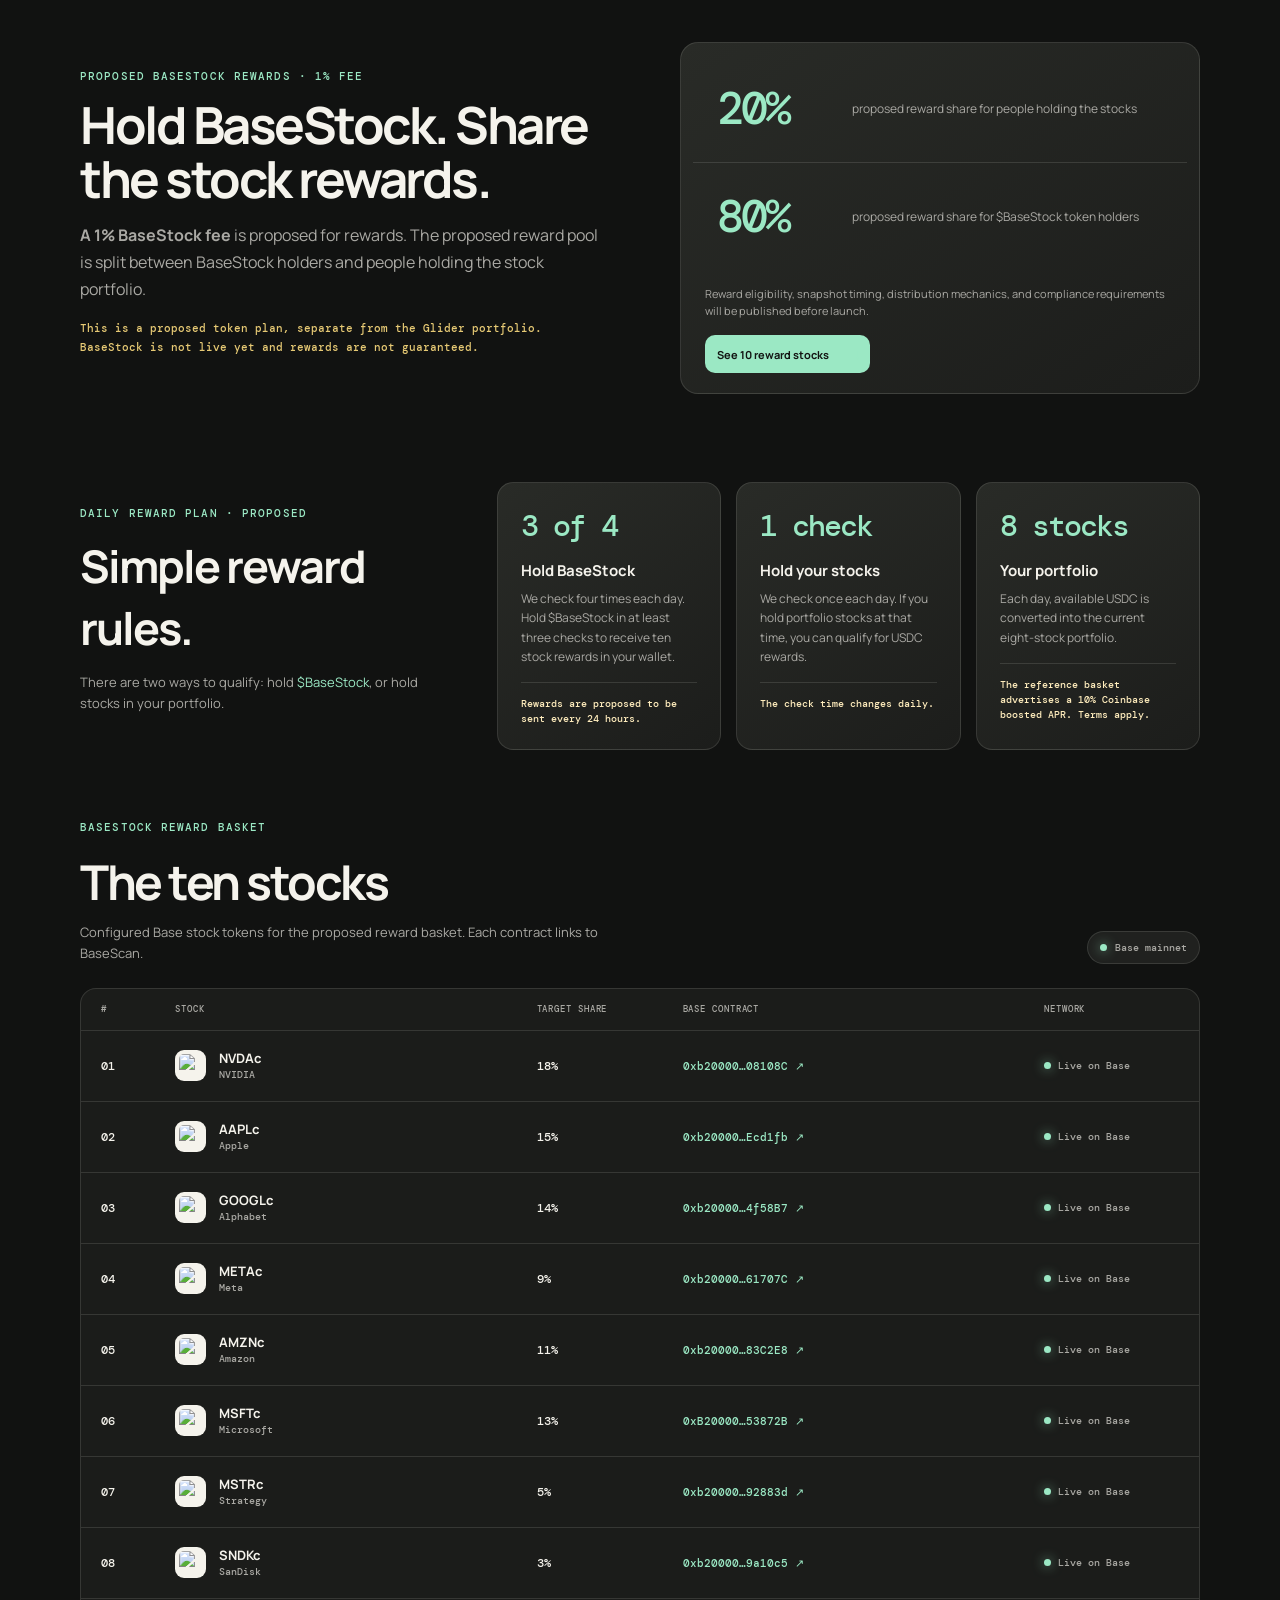
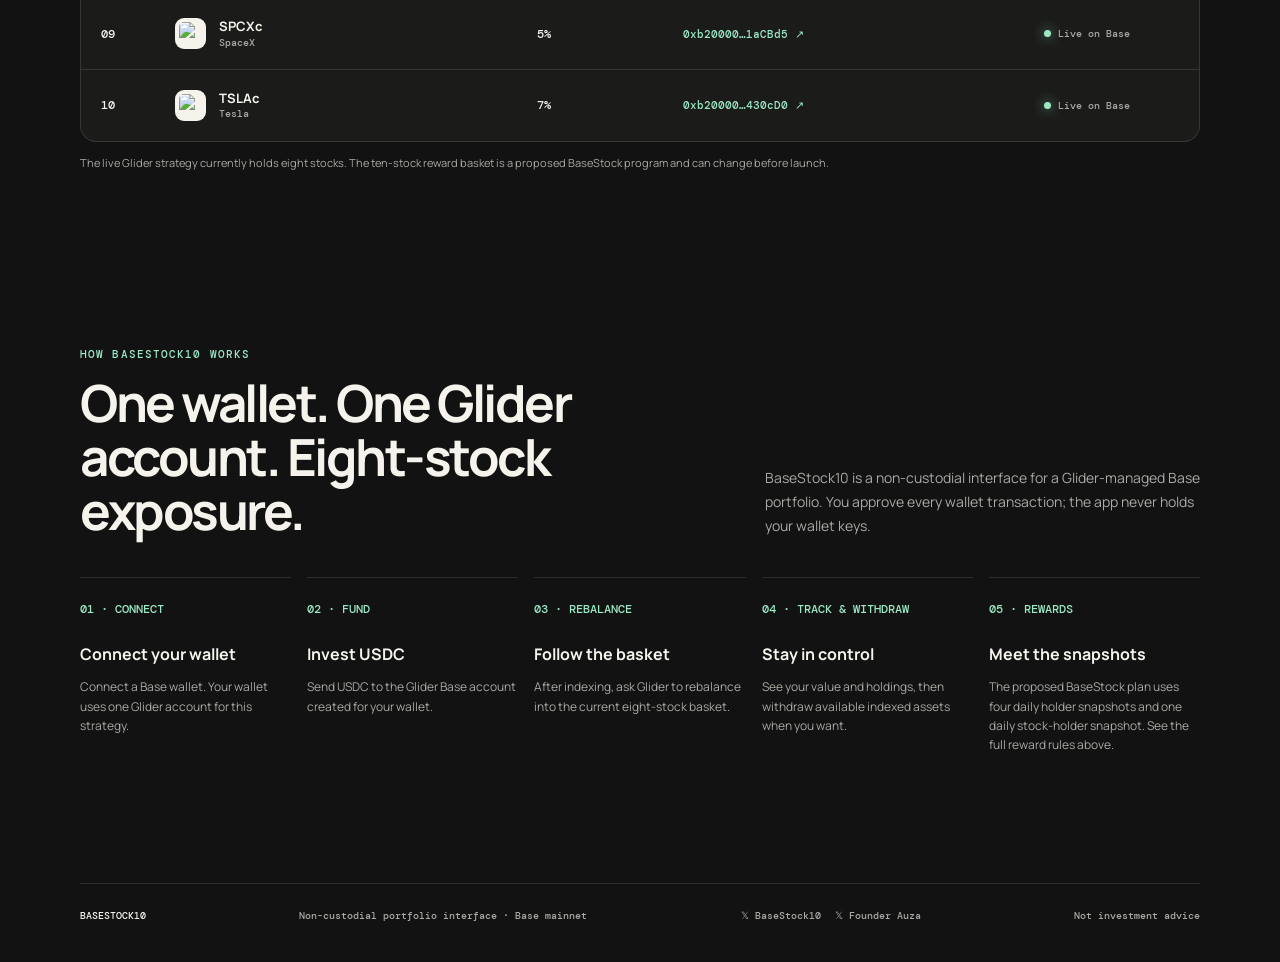
==== commit 31f5f45d: "Correct BaseStock fee wording" ====
--- a/index.html
+++ b/index.html
@@ -99,7 +99,7 @@
         <div class="leader-footer"><p class="leader-note" id="leaderboard-note">Wallet labels are shortened. Portfolio contract addresses are Base smart accounts, not personal wallet addresses.</p><div class="leader-actions"><button class="ghost compact-button" id="refresh-leaderboard" type="button">Refresh</button></div></div>
       </section>
       <section class="shell rewards" id="rewards">
-        <div class="rewards-copy"><p class="eyebrow">PROPOSED BASESTOCK REWARDS · 1% OF SUPPLY</p><h2>Hold BaseStock. Share the stock rewards.</h2><p><b>1% of the $BaseStock supply</b> is proposed for rewards. There is no 2.5% trading tax in this plan. The proposed reward pool is split between BaseStock holders and people holding the stock portfolio.</p><p class="plan-note">This is a proposed token plan, separate from the Glider portfolio. BaseStock is not live yet and rewards are not guaranteed.</p></div>
+        <div class="rewards-copy"><p class="eyebrow">PROPOSED BASESTOCK REWARDS · 1% FEE</p><h2>Hold BaseStock. Share the stock rewards.</h2><p><b>A 1% BaseStock fee</b> is proposed for rewards. The proposed reward pool is split between BaseStock holders and people holding the stock portfolio.</p><p class="plan-note">This is a proposed token plan, separate from the Glider portfolio. BaseStock is not live yet and rewards are not guaranteed.</p></div>
         <div class="split-card"><div><span>20%</span><small>proposed reward share for people holding the stocks</small></div><div><span>80%</span><small>proposed reward share for $BaseStock token holders</small></div><p>Reward eligibility, snapshot timing, distribution mechanics, and compliance requirements will be published before launch.</p><a class="button reward-stocks-link" href="#reward-stocks">See 10 reward stocks <span>↓</span></a></div>
       </section>
       <section class="shell reward-eligibility" aria-labelledby="eligibility-title">
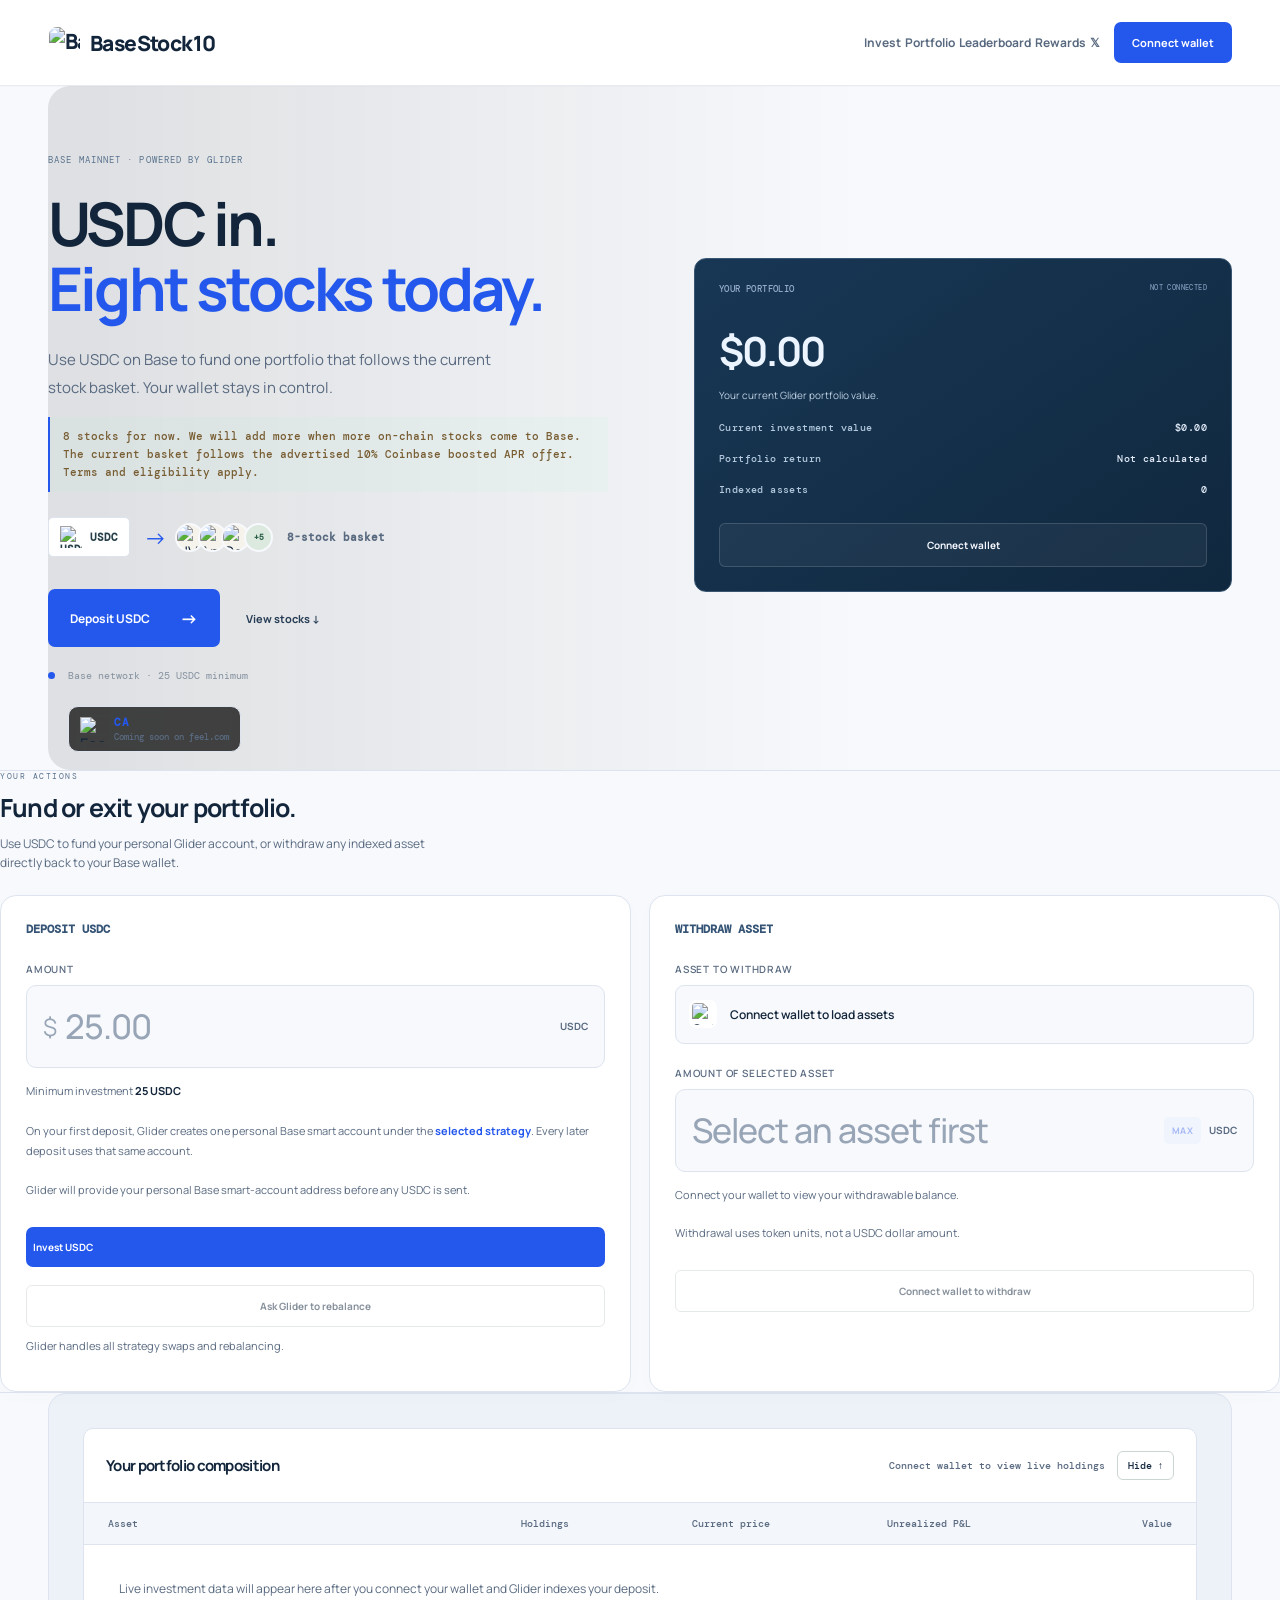
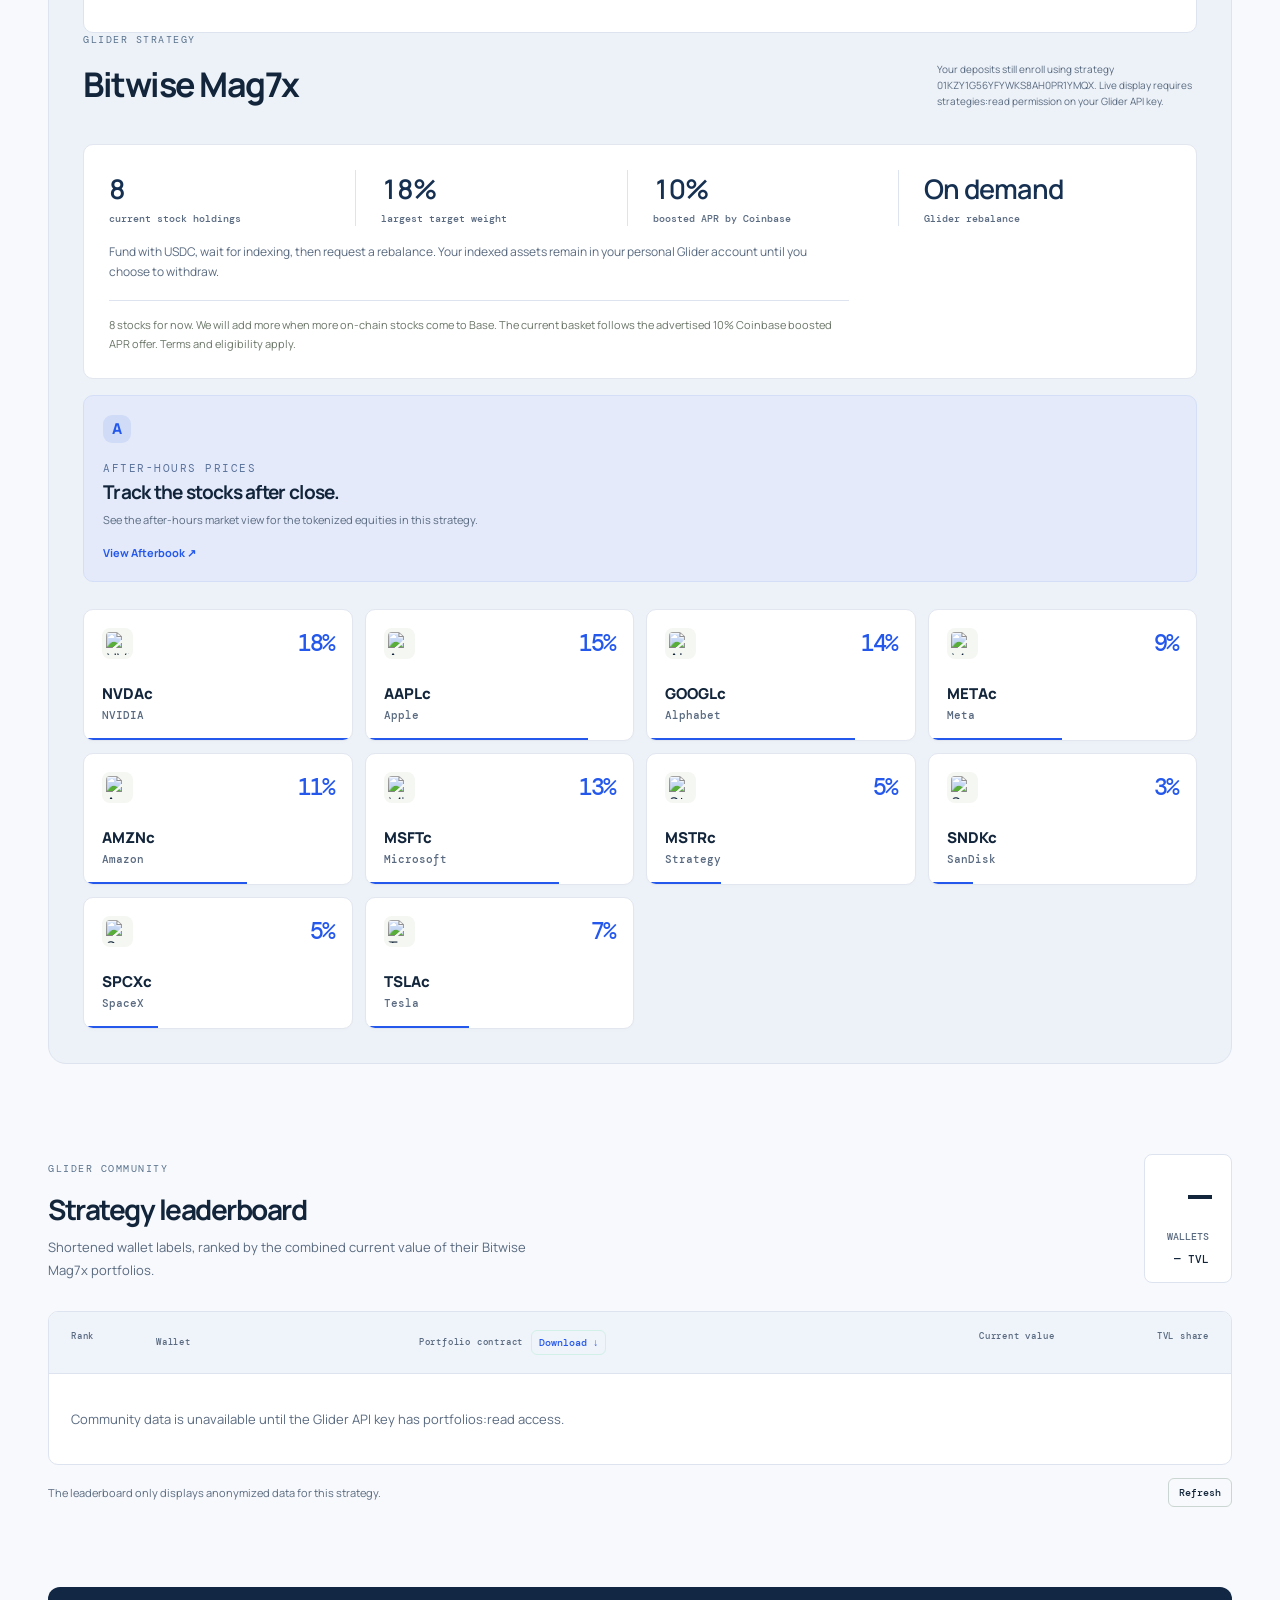
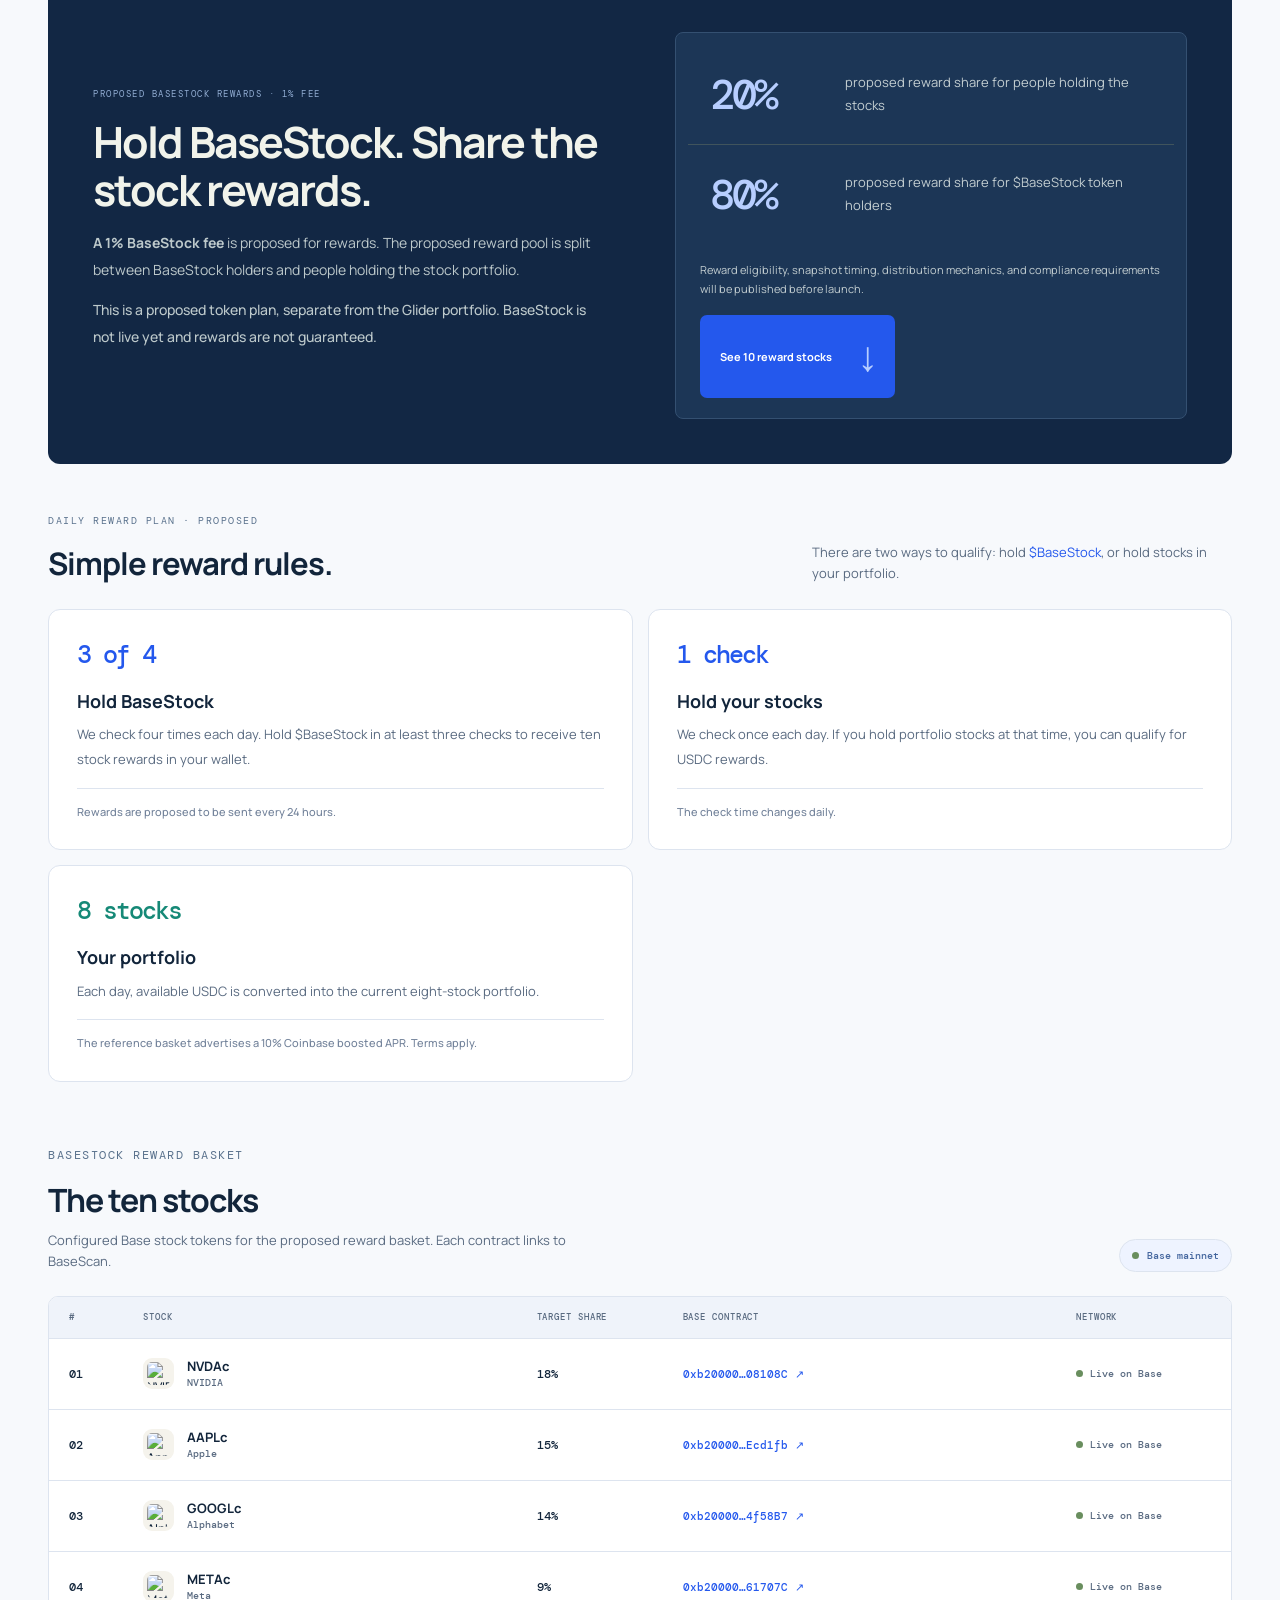
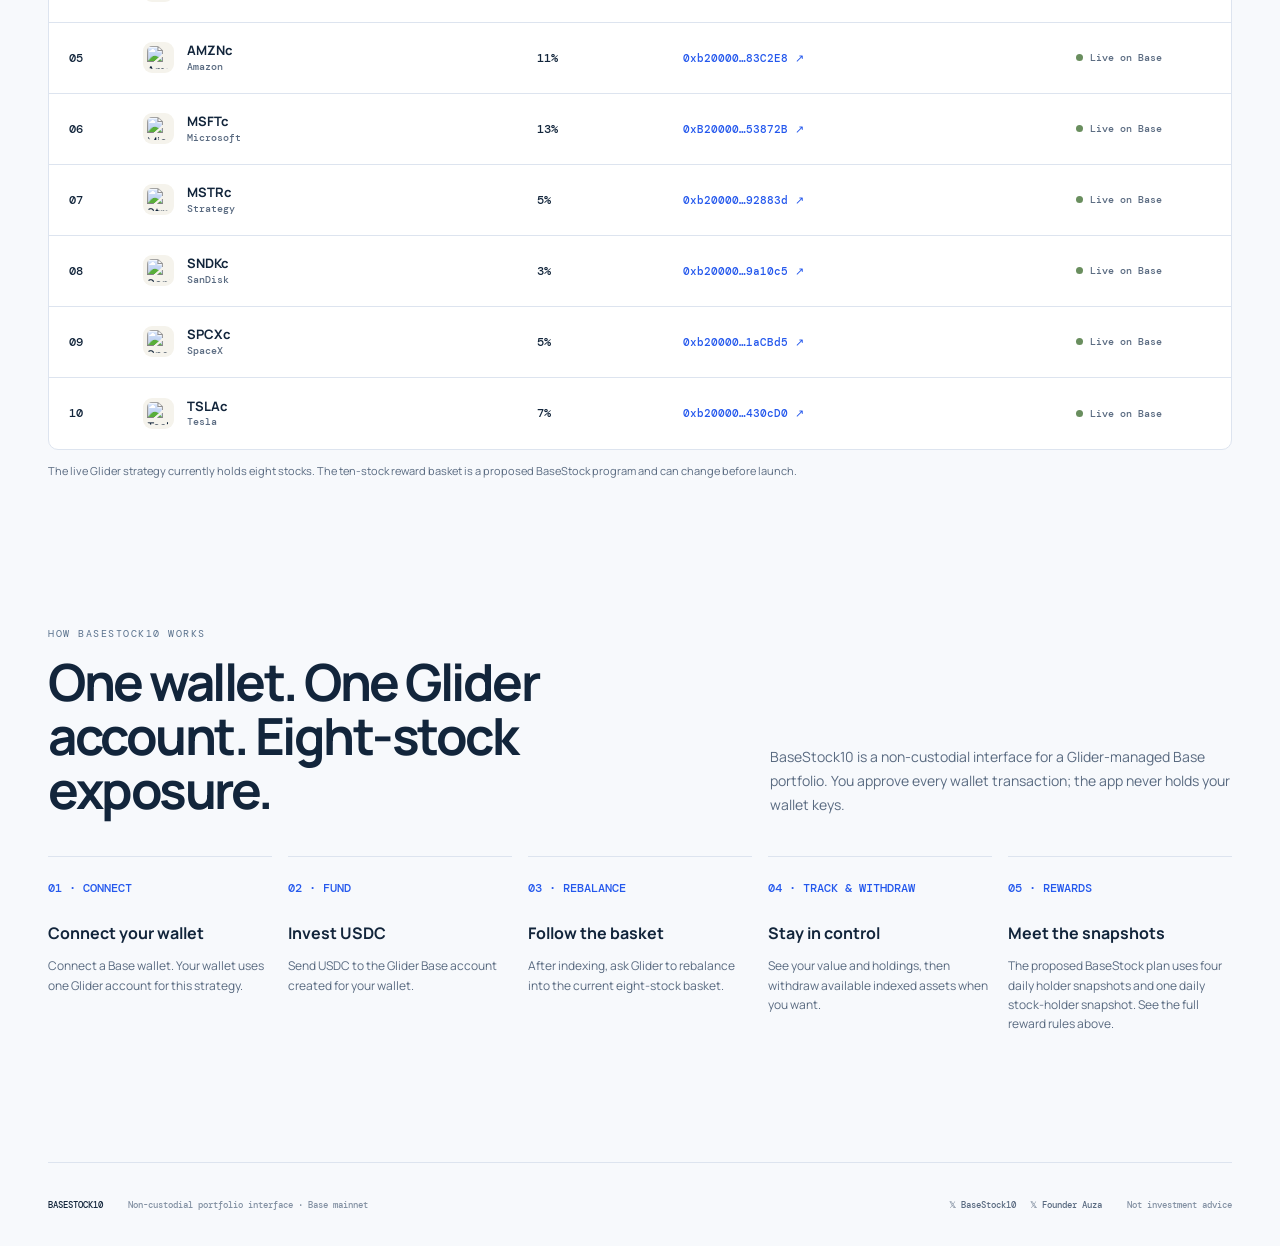
==== commit 2171ca98: "Publish reviewed BaseStock10 experience" ====
--- a/index.html
+++ b/index.html
@@ -1,679 +1,118 @@
 <!doctype html>
 <html lang="en">
   <head>
-    <meta charset="UTF-8" />
-    <meta name="viewport" content="width=device-width, initial-scale=1.0" />
-    <title>BaseStock10 — On-chain stock portfolio</title>
-    <link rel="icon" type="image/jpeg" href="https://pbs.twimg.com/profile_images/2099922210244943872/Aj3klXlT_400x400.jpg" />
-    <link rel="apple-touch-icon" href="https://pbs.twimg.com/profile_images/2099922210244943872/Aj3klXlT_400x400.jpg" />
+    <meta charset="UTF-8" />
+    <meta name="viewport" content="width=device-width, initial-scale=1.0" />
+    <script>
+      (() => {
+        let theme;
+        try { theme = localStorage.getItem('bs10-theme'); } catch (_) {}
+        document.documentElement.dataset.theme = ['light', 'dark'].includes(theme) ? theme : (matchMedia('(prefers-color-scheme: dark)').matches ? 'dark' : 'light');
+      })();
+    </script>
+    <title>BaseStock10</title>
+    <link rel="icon" type="image/jpeg" href="https://pbs.twimg.com/profile_images/2099922210244943872/Aj3klXlT_400x400.jpg" />
+    <link rel="apple-touch-icon" href="https://pbs.twimg.com/profile_images/2099922210244943872/Aj3klXlT_400x400.jpg" />
     <link rel="preconnect" href="https://fonts.googleapis.com" />
     <link rel="preconnect" href="https://fonts.gstatic.com" crossorigin />
     <link href="https://fonts.googleapis.com/css2?family=DM+Mono:wght@400;500&family=Manrope:wght@400;500;600;700;800&display=swap" rel="stylesheet" />
-    <style>:root{--ink:#f5f3ec;--muted:#aaa9a4;--paper:#171817;--card:#20211f;--lime:#9be8c4;--yellow:#ffedbd;--line:rgba(245,243,236,.12)}*{box-sizing:border-box}html{scroll-behavior:smooth}body{margin:0;background:#111211;color:var(--ink);font-family:Manrope,Arial,sans-serif;overflow-x:hidden}.shell{width:min(1120px,calc(100% - 48px));margin:auto}.glow{position:fixed;z-index:-1;filter:blur(120px);border-radius:50%;opacity:.18}.glow-one{width:500px;height:500px;background:#62d9aa;left:-240px;top:100px}.glow-two{width:420px;height:420px;background:#eec95d;right:-200px;top:600px}.nav{height:88px;display:flex;align-items:center;justify-content:space-between;border-bottom:1px solid var(--line)}.brand{color:var(--ink);text-decoration:none;font-weight:800;letter-spacing:-.8px;font-size:19px;display:flex;align-items:center;gap:9px}.brand-mark{display:grid;place-items:center;width:27px;height:27px;color:#101110;background:var(--lime);border-radius:8px;font-family:DM Mono}.nav nav{display:flex;gap:28px}.nav nav a,.text-link{color:var(--muted);text-decoration:none;font-size:13px;font-weight:700}.nav nav a:hover,.text-link:hover{color:var(--lime)}button,.button{font:700 13px Manrope;border:0;cursor:pointer;border-radius:10px;padding:12px 17px;text-decoration:none}.ghost{color:var(--ink);background:transparent;border:1px solid var(--line)}.ghost:hover{border-color:var(--lime);color:var(--lime)}.hero{padding:96px 0 85px;display:grid;grid-template-columns:1.15fr .85fr;gap:90px;align-items:center}.eyebrow{font:500 11px 'DM Mono';letter-spacing:1.1px;color:var(--lime);margin:0 0 15px}.hero h1,.hero h2{font-size:clamp(42px,6vw,72px);line-height:1.03;letter-spacing:-4px;margin:0 0 24px}.hero em{color:var(--lime);font-style:normal}.lede{max-width:570px;font-size:17px;line-height:1.7;color:var(--muted)}.hero-actions{display:flex;gap:23px;align-items:center;margin:35px 0}.button{display:inline-flex;align-items:center;gap:25px;background:var(--lime);color:#131513}.button span{font-size:18px}.network{font:500 12px 'DM Mono';color:var(--muted)}.dot{display:inline-block;width:7px;height:7px;background:var(--lime);border-radius:50%;margin-right:7px}.balance-card,.deposit-panel{background:linear-gradient(145deg,#292b27,#1c1d1b);border:1px solid var(--line);border-radius:18px;padding:25px;box-shadow:0 20px 70px rgba(0,0,0,.25)}.card-top,.metric{display:flex;justify-content:space-between;font:500 11px 'DM Mono';letter-spacing:.4px;color:var(--muted)}.status{color:#e7cc72}.balance{font-size:46px;letter-spacing:-2px;font-weight:700;margin:31px 0 5px}.muted{font-size:13px;color:var(--muted)}.card-rule{height:1px;background:var(--line);margin:25px 0 17px}.metric{padding:8px 0}.metric strong{color:var(--ink);font-weight:500}.wide{width:100%;margin-top:20px}.deposit-wrap{border-top:1px solid var(--line);border-bottom:1px solid var(--line);padding:60px 0;display:grid;grid-template-columns:1fr 1fr;gap:120px;align-items:center}.deposit-copy h2,.section-heading h2{font-size:35px;letter-spacing:-2px;margin:0 0 12px}.deposit-copy p:not(.eyebrow),.section-heading>p{color:var(--muted);line-height:1.6;font-size:14px;max-width:430px}.deposit-panel label{font:500 10px 'DM Mono';color:var(--muted);letter-spacing:1px}.amount-field{margin-top:9px;border:1px solid var(--line);border-radius:10px;padding:15px;display:flex;align-items:center;gap:10px}.amount-field span{font-size:23px;color:var(--muted)}input{width:100%;background:none;border:0;outline:0;color:var(--ink);font:600 25px Manrope}.amount-field b{font:500 12px 'DM Mono';color:var(--lime)}.notice{font-size:11px;color:#e6c974;line-height:1.5}.disabled{opacity:.5;cursor:not-allowed}.portfolio{padding:88px 0}.section-heading{display:flex;justify-content:space-between;align-items:end;margin-bottom:34px}.allocation-grid{display:grid;grid-template-columns:repeat(5,1fr);gap:12px}.asset{min-height:155px;background:var(--card);border:1px solid var(--line);border-radius:14px;padding:17px;position:relative;overflow:hidden}.asset:hover{border-color:var(--lime);transform:translateY(-2px)}.asset-weight{font:500 28px 'DM Mono';letter-spacing:-2px;color:var(--lime)}.asset-ticker{font-weight:800;margin-top:48px}.asset-name{font:500 10px 'DM Mono';color:var(--muted);margin-top:4px}.asset-bar{position:absolute;bottom:0;left:0;height:4px;background:var(--yellow)}.how{padding:10px 0 90px}.steps{display:grid;grid-template-columns:repeat(3,1fr);gap:22px}.steps article{border-top:1px solid var(--line);padding-top:18px}.steps span{font:500 12px 'DM Mono';color:var(--lime)}.steps h3{font-size:18px;margin:35px 0 9px}.steps p{font-size:13px;line-height:1.6;color:var(--muted);max-width:270px}footer{border-top:1px solid var(--line);padding:25px 0 40px;display:flex;justify-content:space-between;font:500 10px 'DM Mono';color:var(--muted)}footer span:first-child{color:var(--ink)}@media(max-width:760px){.shell{width:min(100% - 32px,1120px)}.nav nav{display:none}.hero,.deposit-wrap{grid-template-columns:1fr;gap:35px}.hero{padding:65px 0}.hero h1{letter-spacing:-2.7px}.section-heading{display:block}.allocation-grid{grid-template-columns:repeat(2,1fr)}.steps{grid-template-columns:1fr}.deposit-wrap{padding:45px 0}footer{gap:14px;flex-direction:column}.asset{min-height:130px}.asset-ticker{margin-top:30px}}
-.minimum{font-size:11px;color:var(--muted);margin:12px 0 0}.minimum b{color:var(--lime)}.leaderboard{padding:10px 0 100px}.leader-heading{display:flex;align-items:end;justify-content:space-between;margin-bottom:28px}.leader-heading h2{font-size:35px;letter-spacing:-2px;margin:0}.member-count{text-align:right}.member-count span{display:block;color:var(--lime);font:500 40px 'DM Mono';letter-spacing:-3px}.member-count small{font:500 10px 'DM Mono';color:var(--muted);text-transform:uppercase}.leader-table{border:1px solid var(--line);border-radius:15px;overflow:hidden;background:var(--card)}.leader-row{display:grid;grid-template-columns:100px 1fr 180px;gap:15px;padding:18px 22px;border-bottom:1px solid var(--line);font:500 14px 'DM Mono'}.leader-row.head{font-size:10px;color:var(--muted);letter-spacing:.8px}.leader-row span:last-child{text-align:right}.empty-leaders{padding:36px 22px;color:var(--muted);font-size:13px}.leader-note{font-size:11px;color:var(--muted);margin-top:13px}@media(max-width:760px){.leader-row{grid-template-columns:50px 1fr 105px;padding:16px 13px;font-size:12px}.member-count span{font-size:34px}}
-.strategy-link{color:var(--lime);font-weight:700;text-decoration:none}.strategy-link:hover{text-decoration:underline}
-.withdrawal{padding:76px 0;display:grid;grid-template-columns:1fr 1fr;gap:120px;align-items:center;border-bottom:1px solid var(--line)}.withdraw-copy h2{font-size:35px;letter-spacing:-2px;margin:0 0 12px}.withdraw-copy p:not(.eyebrow){max-width:460px;color:var(--muted);font-size:14px;line-height:1.6}.reward-state{font:500 11px 'DM Mono'}.reward-state span{display:inline-block;width:7px;height:7px;background:#e6c974;border-radius:50%;margin-right:7px}.withdraw-panel{padding:25px;border:1px solid var(--line);border-radius:18px;background:linear-gradient(145deg,#292b27,#1c1d1b)}.withdraw-panel label{display:block;font:500 10px 'DM Mono';letter-spacing:1px;color:var(--muted);margin-bottom:9px}.withdraw-panel label+select{margin-bottom:20px}.withdraw-panel select{width:100%;appearance:none;background:#191a18;color:var(--ink);border:1px solid var(--line);border-radius:10px;padding:15px;font:600 14px Manrope}.member-count b{display:block;font:500 10px 'DM Mono';color:var(--muted);margin-top:8px}@media(max-width:760px){.withdrawal{grid-template-columns:1fr;gap:35px;padding:50px 0}}
-.brand-avatar{width:29px;height:29px;border-radius:9px;object-fit:cover;border:1px solid rgba(255,255,255,.2)}.hero{position:relative}.hero-copy,.balance-card{position:relative;z-index:1}.hero-banner{position:absolute;inset:0;z-index:0;pointer-events:none;opacity:.1;background:linear-gradient(90deg,#111211 5%,transparent 70%),url('https://pbs.twimg.com/profile_banners/2094047499766108160/1789495446/1500x500') center/cover no-repeat;border-radius:22px}.max-button{background:var(--lime);color:#111211;padding:6px 9px;border-radius:7px;font:700 10px 'DM Mono';letter-spacing:.5px}.max-button:disabled{opacity:.4;cursor:not-allowed}.rewards{padding:88px 0;display:grid;grid-template-columns:1fr 1fr;gap:80px;align-items:center;border-top:1px solid var(--line)}.rewards h2{font-size:clamp(34px,4vw,52px);line-height:1.05;letter-spacing:-2.5px;margin:0 0 16px}.rewards-copy>p:not(.eyebrow){color:var(--muted);line-height:1.7;max-width:520px}.plan-note{font:500 11px 'DM Mono';color:#e6c974!important}.split-card{padding:12px;background:linear-gradient(145deg,#292b27,#1c1d1b);border:1px solid var(--line);border-radius:18px}.split-card>div{display:grid;grid-template-columns:120px 1fr;gap:15px;align-items:center;padding:24px;border-bottom:1px solid var(--line)}.split-card>div:last-of-type{border-bottom:0}.split-card span{font:500 45px 'DM Mono';letter-spacing:-3px;color:var(--lime)}.split-card small{color:var(--muted);font-size:12px;line-height:1.45}.split-card p{margin:16px 12px 6px;color:var(--muted);font-size:11px;line-height:1.5}.footer-social{display:flex;gap:14px}.footer-social a{color:var(--muted);text-decoration:none}.footer-social a:hover{color:var(--lime)}@media(max-width:760px){.rewards{grid-template-columns:1fr;gap:35px;padding:55px 0}.footer-social{flex-wrap:wrap}.hero-banner{opacity:.06}}
-.hero-coming{position:absolute;left:20px;bottom:18px;z-index:1;display:flex;align-items:center;gap:9px;padding:8px 11px;background:rgba(18,19,18,.78);border:1px solid var(--line);border-radius:10px;backdrop-filter:blur(8px)}.hero-coming img{width:25px;height:25px;object-fit:contain}.hero-coming span{display:grid;gap:2px;font:500 10px 'DM Mono';color:var(--muted)}.hero-coming b{color:var(--lime);font-size:11px;letter-spacing:.7px}.hero-coming small{font:500 9px 'DM Mono'}@media(max-width:760px){.hero-coming{position:relative;left:auto;bottom:auto;grid-column:1;margin-top:-19px;width:max-content}}
-.wallet-dialog{width:min(360px,calc(100% - 32px));padding:24px 24px 10px;border:0;border-radius:23px;background:#0d1016;color:#f5f6f8;box-shadow:0 30px 100px rgba(0,0,0,.7)}.wallet-dialog::backdrop{background:rgba(0,0,0,.7);backdrop-filter:blur(8px)}.wallet-dialog-head{display:flex;justify-content:center;align-items:center;position:relative;margin:0 0 23px}.wallet-dialog h2{font-size:18px;letter-spacing:-.6px;margin:0}.wallet-close{position:absolute;right:-6px;top:-5px;background:transparent;color:#9ca0aa;border:0;font-size:29px;line-height:1;padding:0}.wallet-search{display:flex;align-items:center;gap:10px;padding:0 13px;background:#1b1e25;border:1px solid #272b34;border-radius:15px;color:#9299a5}.wallet-search span{font-size:24px;transform:rotate(-20deg);color:#818793}.wallet-search input{padding:13px 0;font:500 12px Manrope;color:#fff}.wallet-search input::placeholder{color:#777e89}.wallet-options{display:grid;gap:8px;margin:9px 0 12px;max-height:260px;overflow:auto}.wallet-options button{display:grid;grid-template-columns:34px 1fr auto;align-items:center;gap:11px;text-align:left;background:#232731;color:#edf0f6;border:0;border-radius:12px;padding:10px}.wallet-options button:hover:not(:disabled){background:#2b303b}.wallet-options button:disabled{display:none}.wallet-options button>span{font-weight:700;font-size:14px}.wallet-options small{font:600 10px Manrope;color:#83aaff}.wallet-icon{width:30px;height:30px;border-radius:9px;object-fit:cover;background:#fff}.wallet-status{display:none}.wallet-powered{margin:0 -24px;padding:14px 0 2px;border-top:1px solid #252932;text-align:center;color:#717783;font:500 10px Manrope}.wallet-powered span{color:#a3a8b2;margin:0 3px}
-.walletconnect-icon{display:grid;place-items:center;background:#3b77f2!important;color:#fff;font-size:22px}.wallet-options button[data-walletconnect] small{color:#9ba2ad}
-.coinbase-wallet-logo{background:#111b2b;padding:0}.strategy-snapshot{margin:0 0 27px;padding:20px 22px;border:1px solid var(--line);border-radius:16px;background:linear-gradient(120deg,rgba(36,101,241,.16),rgba(155,232,196,.07) 48%,rgba(255,237,189,.04))}.snapshot-top{display:flex;align-items:center;justify-content:space-between;gap:20px}.snapshot-kicker{font:500 10px 'DM Mono';letter-spacing:1px;color:var(--lime)}.snapshot-top a{color:var(--muted);font:600 11px Manrope;text-decoration:none}.snapshot-top a:hover{color:var(--lime)}.snapshot-metrics{display:grid;grid-template-columns:repeat(4,1fr);gap:12px;margin:22px 0 16px}.snapshot-metrics>div{padding-right:12px;border-right:1px solid var(--line)}.snapshot-metrics>div:last-child{border:0}.snapshot-metrics b{display:block;font:600 22px Manrope;letter-spacing:-1px}.snapshot-metrics small{display:block;margin-top:4px;color:var(--muted);font:500 10px 'DM Mono';line-height:1.35}.strategy-snapshot>p{max-width:740px;margin:0;color:var(--muted);font-size:12px;line-height:1.65}@media(max-width:760px){.strategy-snapshot{padding:17px}.snapshot-top{align-items:flex-start;flex-direction:column;gap:8px}.snapshot-metrics{grid-template-columns:1fr 1fr;gap:14px;margin:17px 0}.snapshot-metrics>div:nth-child(2){border:0}.snapshot-metrics>div:nth-child(-n+2){padding-bottom:12px;border-bottom:1px solid var(--line)}.snapshot-metrics>div:nth-child(3){padding-top:4px}.snapshot-metrics b{font-size:19px}}
-.strategy-feature-row{display:grid;grid-template-columns:minmax(0,1fr) 265px;gap:16px;margin-bottom:27px}.strategy-feature-row .strategy-snapshot{margin:0}.afterbook-card{position:relative;overflow:hidden;padding:19px;border:1px solid rgba(73,119,255,.32);border-radius:16px;background:linear-gradient(145deg,#111a2a,#15171e)}.afterbook-card::after{content:'';position:absolute;width:150px;height:150px;right:-72px;bottom:-82px;border-radius:50%;background:radial-gradient(circle,rgba(33,234,225,.3),transparent 68%)}.afterbook-mark{display:grid;place-items:center;width:28px;height:28px;margin-bottom:18px;border-radius:9px;background:linear-gradient(135deg,#1e40ff,#20e9d0);color:#061423;font:800 15px Manrope}.afterbook-card .eyebrow{margin-bottom:7px;color:#79b4ff}.afterbook-card h3{position:relative;z-index:1;margin:0 0 8px;font-size:17px;letter-spacing:-.7px;line-height:1.1}.afterbook-card p:not(.eyebrow){position:relative;z-index:1;margin:0;color:var(--muted);font-size:11px;line-height:1.55}.afterbook-card a{position:relative;z-index:1;display:inline-block;margin-top:17px;color:var(--lime);font:700 11px Manrope;text-decoration:none}.afterbook-card a:hover{text-decoration:underline}@media(max-width:760px){.strategy-feature-row{grid-template-columns:1fr;gap:12px;margin-bottom:22px}.afterbook-card{min-height:175px}}
-.how{padding:88px 0}.how-heading{display:grid;grid-template-columns:1fr .72fr;gap:80px;align-items:end;margin-bottom:40px}.how-heading h2{font-size:clamp(34px,4vw,52px);line-height:1.05;letter-spacing:-2.5px;margin:0}.how-heading>p{font-size:14px;line-height:1.7;color:var(--muted);margin:0}.detailed-steps{grid-template-columns:repeat(5,1fr);gap:16px}.detailed-steps article{min-height:218px}.detailed-steps h3{margin:25px 0 9px;font-size:16px}.detailed-steps p{font-size:12px}.token-coming{margin-top:50px;display:grid;grid-template-columns:64px 1fr auto;gap:20px;align-items:center;padding:24px;border:1px solid var(--line);border-radius:16px;background:linear-gradient(135deg,rgba(155,232,196,.1),rgba(255,237,189,.04))}.token-coming img{width:58px;height:58px;object-fit:contain}.token-coming .eyebrow{margin-bottom:6px}.token-coming h3{margin:0 0 6px;font-size:18px}.token-coming p:not(.eyebrow){color:var(--muted);font-size:12px;line-height:1.55;margin:0}.token-link{white-space:nowrap}@media(max-width:760px){.how{padding:55px 0}.how-heading{grid-template-columns:1fr;gap:18px}.detailed-steps{grid-template-columns:1fr}.detailed-steps article{min-height:auto}.token-coming{grid-template-columns:52px 1fr}.token-coming img{width:45px;height:45px}.token-link{grid-column:1/-1;text-align:center}}
-.asset-flow{display:flex;align-items:center;gap:12px;margin:26px 0 0;flex-wrap:wrap}.flow-token{display:flex;align-items:center;gap:8px;padding:8px 11px;border:1px solid var(--line);background:#1b1c1a;border-radius:10px;font:700 11px 'DM Mono'}.flow-token img{width:22px;height:22px}.flow-arrow{color:var(--lime);font-size:23px}.flow-stack{display:flex}.flow-stack img,.flow-stack span{display:grid;place-items:center;width:29px;height:29px;margin-left:-6px;border:2px solid #171817;border-radius:50%;background:#f5f3ec;object-fit:contain}.flow-stack span{background:var(--lime);color:#161716;font:700 8px 'DM Mono'}.asset-flow strong{font:600 11px 'DM Mono';color:var(--muted)}.asset-top{display:flex;align-items:center;justify-content:space-between}.asset-logo{width:28px;height:28px;padding:4px;border-radius:8px;background:#f5f3ec;object-fit:contain}.asset-logo-fallback{display:grid;place-items:center;font-weight:800}.asset .asset-weight{margin:0}.asset .asset-ticker{margin-top:39px}.holdings-table-wrap{margin-top:45px;border:1px solid var(--line);border-radius:16px;overflow:hidden;background:#1b1c1a}.holdings-table-title{display:flex;justify-content:space-between;align-items:center;padding:22px 24px;border-bottom:1px solid var(--line)}.holdings-table-title h3{margin:0;font-size:18px;letter-spacing:-.7px}.holdings-table-title span{font:500 10px 'DM Mono';color:var(--muted)}.holdings-head,.holding-row{display:grid;grid-template-columns:1.4fr 1fr 1fr 1fr 1fr;gap:15px;align-items:center;padding:14px 24px}.holdings-head{font:500 10px 'DM Mono';color:var(--muted);border-bottom:1px solid var(--line)}.holdings-head span:not(:first-child),.holding-row span:not(:first-child),.holding-row strong{text-align:right}.holding-row{border-bottom:1px solid var(--line);font:500 13px 'DM Mono'}.holding-row:last-child{border:0}.holding-row strong{color:var(--lime);font-weight:500}.holding-asset{display:flex;align-items:center;gap:10px}.holding-asset img{width:29px;height:29px;padding:4px;background:#f5f3ec;border-radius:8px;object-fit:contain}.holdings-empty{padding:30px 24px;color:var(--muted);font-size:13px}.holdings-rows{min-height:1px}@media(max-width:760px){.holdings-table-title{display:block}.holdings-table-title span{display:block;margin-top:7px}.holdings-head{display:none}.holding-row{grid-template-columns:1.2fr 1fr;gap:8px;padding:15px}.holding-row span:nth-child(3),.holding-row span:nth-child(4){display:none}.holding-row span:nth-child(2)::before{content:'Units ';color:var(--muted);font-size:9px}.holding-row strong::before{content:'Value ';color:var(--muted);font-size:9px}.holding-row strong{grid-column:2}.holding-row span:not(:first-child),.holding-row strong{text-align:right}}
-.withdraw-select-wrap{position:relative;margin-bottom:20px}.withdraw-select-wrap select{padding-left:54px;margin:0!important}.withdraw-logo{position:absolute;z-index:1;left:14px;top:50%;transform:translateY(-50%);width:27px;height:27px;padding:3px;background:#f5f3ec;border-radius:7px;object-fit:contain;pointer-events:none}
-.composition-actions{display:flex;gap:12px;align-items:center}.compact-button{padding:7px 10px;font:500 10px 'DM Mono';white-space:nowrap}.strategy-heading{margin-top:70px}.pnl-unavailable{color:var(--muted);text-align:right}.positive-return{color:#69dc45!important}.negative-return{color:#ff6969!important}.activity-wrap{margin-top:22px;border:1px solid var(--line);border-radius:16px;overflow:hidden;background:#1b1c1a}.activity-rows{min-height:1px}.activity-row{display:grid;grid-template-columns:1fr 1fr 1fr;gap:15px;padding:14px 24px;border-bottom:1px solid var(--line);font:500 12px 'DM Mono'}.activity-row:last-child{border:0}.activity-row span:nth-child(2),.activity-row span:nth-child(3){text-align:right;color:var(--muted)}.activity-kind{color:var(--lime)}.activity-kind.negative{color:#ff8d8d}@media(max-width:760px){.composition-actions{margin-top:9px}.holdings-table-title{padding:17px}.compact-button{padding:6px 8px}.activity-row{padding:13px 15px;grid-template-columns:1.2fr 1fr}.activity-row span:nth-child(3){display:none}.strategy-heading{margin-top:50px}}
-.trade-actions{padding:70px 0;border-top:1px solid var(--line);border-bottom:1px solid var(--line)}.trade-heading{display:flex;justify-content:space-between;gap:40px;align-items:end;margin-bottom:28px}.trade-heading h2{font-size:35px;letter-spacing:-2px;margin:0}.trade-heading>p:last-child{max-width:430px;color:var(--muted);font-size:14px;line-height:1.6;margin:0}.action-panels{display:grid;grid-template-columns:1fr 1fr;gap:20px;align-items:stretch}.action-panel{min-width:0;padding:24px}.action-label{margin:0 0 20px;font:500 10px 'DM Mono';letter-spacing:1px;color:var(--lime)}.action-panel .wide{margin-top:18px}@media(max-width:760px){.trade-actions{padding:45px 0}.trade-heading{display:block}.trade-heading h2{font-size:30px;margin-bottom:12px}.action-panels{grid-template-columns:minmax(0,1fr) minmax(0,1fr);gap:10px}.action-panel{padding:14px;border-radius:14px}.action-label{font-size:8px;margin-bottom:14px}.action-panel .amount-field{padding:10px;gap:5px}.action-panel input{font-size:18px;min-width:0}.action-panel .amount-field b{font-size:9px}.action-panel .minimum,.action-panel .notice{font-size:9px}.action-panel button{font-size:10px;padding:10px 8px}.action-panel select{font-size:10px;padding:11px 7px 11px 39px}.withdraw-logo{left:9px;width:22px;height:22px}.withdraw-select-wrap{margin-bottom:14px}.max-button{font-size:8px;padding:5px}.action-panel #rebalance-status{display:none}}
-.leader-description{color:var(--muted);font-size:13px;line-height:1.5;margin:8px 0 0;max-width:490px}.member-count b{display:block;color:var(--ink);font:500 11px 'DM Mono';margin-top:7px}.leader-row span:nth-child(2){display:flex;align-items:center;gap:8px}.leader-row small{color:var(--lime);font:500 10px 'DM Mono';text-transform:uppercase}.leader-footer{display:flex;justify-content:space-between;align-items:center;gap:18px;margin-top:13px}.leader-footer .leader-note{margin:0}@media(max-width:760px){.leader-heading{align-items:start;gap:18px}.leader-footer{align-items:flex-start;flex-direction:column}}
-.leader-table .leader-row{grid-template-columns:70px minmax(125px,.75fr) minmax(235px,1.65fr) 125px 90px}.portfolio-contracts{display:flex;flex-wrap:wrap;gap:7px}.portfolio-contract{color:var(--lime);font:500 11px 'DM Mono';text-decoration:none;overflow-wrap:anywhere}.portfolio-contract:hover{color:var(--yellow)}.tvl-share{color:var(--lime);text-align:right;font:500 13px 'DM Mono'}.leader-actions{display:flex;gap:9px}@media(max-width:760px){.leader-table .leader-row{grid-template-columns:38px minmax(0,1fr) 78px 66px}.leader-table .leader-row span:nth-child(3){display:none}.leader-table .leader-row.head span:nth-child(3){display:none}.leader-table .leader-row span:nth-child(5),.leader-table .leader-row strong:nth-child(5){display:none}.leader-actions{width:100%}.leader-actions button{flex:1}}
-.contract-heading{display:flex;align-items:center;gap:8px}.contract-heading .compact-button{padding:5px 7px;color:var(--lime);border-color:rgba(155,232,196,.35)}
-.strategy-notice{margin:18px 0 0!important;padding-top:15px;border-top:1px solid var(--line);font-size:11px!important;line-height:1.65!important;color:var(--yellow)!important}
-.hero-notice{max-width:560px;margin:16px 0 0;padding:11px 13px;border-left:2px solid var(--lime);background:rgba(155,232,196,.07);color:var(--yellow);font:500 11px/1.6 'DM Mono'}
-.wallet-availability{display:flex;align-items:center;justify-content:center;gap:14px;margin-top:35px;padding:16px 24px;border:1px solid var(--line);border-radius:14px;background:rgba(32,33,31,.7);text-align:left}.wallet-availability-icon{display:grid;place-items:center;flex:0 0 auto;width:32px;height:32px;border-radius:9px;background:var(--lime);color:#151615;font-weight:800}.wallet-availability p{display:flex;align-items:baseline;flex-wrap:wrap;justify-content:center;gap:8px 13px;margin:0;font-size:12px;color:var(--muted);line-height:1.6}.wallet-availability b{color:var(--ink);font-size:12px}.wallet-availability p span{max-width:660px}@media(max-width:760px){.wallet-availability{margin-top:22px;align-items:flex-start;padding:14px}.wallet-availability p{display:block}.wallet-availability p span{display:block;margin-top:3px;font-size:11px}}
-.app-notice{width:min(520px,calc(100% - 32px));padding:0;border:1px solid rgba(155,232,196,.35);border-radius:18px;background:#20211f;color:var(--ink);box-shadow:0 28px 80px rgba(0,0,0,.65)}.app-notice::backdrop{background:rgba(5,6,5,.74);backdrop-filter:blur(4px)}.app-notice[open]{display:grid;grid-template-columns:36px 1fr auto;gap:15px;align-items:center}.app-notice-icon{display:grid;place-items:center;width:32px;height:32px;border-radius:50%;background:var(--lime);color:#131513;font:800 16px Georgia}.app-notice .eyebrow{margin:0 0 5px}.app-notice-message,#app-notice-message{margin:0;color:var(--ink);font-size:13px;line-height:1.6}.app-notice .button{padding:10px 13px;white-space:nowrap}@media(max-width:560px){.app-notice[open]{grid-template-columns:32px 1fr}.app-notice .button{grid-column:2;justify-self:start}}
-.simple-steps{grid-template-columns:repeat(3,1fr)}.simple-steps article{min-height:0}@media(max-width:760px){.simple-steps{grid-template-columns:1fr}}
-.reward-stocks-link{margin:10px 12px 8px;padding:10px 12px;font-size:11px}.reward-stocks-link span{font-size:14px}.reward-stocks{padding:0 0 88px}.reward-stocks-heading{display:flex;align-items:end;justify-content:space-between;gap:30px;margin-bottom:24px}.reward-stocks h2{margin:0;font-size:clamp(32px,4vw,48px);letter-spacing:-2.5px}.reward-stocks-heading p:not(.eyebrow){max-width:540px;color:var(--muted);font-size:13px;line-height:1.6;margin:8px 0 0}.reward-basket-status{display:flex;align-items:center;gap:8px;white-space:nowrap;padding:9px 12px;border:1px solid var(--line);border-radius:999px;background:var(--card);font:500 10px 'DM Mono';color:var(--muted)}.reward-basket-status i,.reward-live i{display:block;width:7px;height:7px;border-radius:50%;background:var(--lime);box-shadow:0 0 12px rgba(155,232,196,.7)}.reward-stocks-table{overflow:hidden;border:1px solid var(--line);border-radius:16px;background:#1b1c1a}.reward-stock-row{display:grid;grid-template-columns:58px minmax(190px,1.5fr) 130px minmax(230px,1.5fr) 135px;gap:16px;align-items:center;min-height:71px;padding:12px 20px;border-bottom:1px solid var(--line);font:500 12px 'DM Mono'}.reward-stock-row:last-child{border-bottom:0}.reward-stock-head{min-height:42px;color:var(--muted);font-size:9px;letter-spacing:.9px;text-transform:uppercase}.reward-stock-name{display:grid;grid-template-columns:34px 1fr;grid-template-rows:17px 15px;column-gap:10px;align-items:center;font-family:Manrope}.reward-stock-name img{grid-row:1/3;width:31px;height:31px;padding:4px;border-radius:9px;background:#f5f3ec;object-fit:contain}.reward-stock-name b{font-size:13px}.reward-stock-name small{font:500 10px 'DM Mono';color:var(--muted)}.reward-stock-row>a{color:var(--lime);text-decoration:none;font-size:11px;overflow-wrap:anywhere}.reward-stock-row>a:hover{color:var(--yellow)}.reward-live{display:flex;align-items:center;gap:7px;color:var(--muted);font-size:10px}.reward-stock-note{margin:12px 0 0;color:var(--muted);font-size:11px;line-height:1.6}@media(max-width:760px){.reward-stocks{padding:0 0 55px}.reward-stocks-heading{display:block}.reward-basket-status{display:inline-flex;margin-top:14px}.reward-stock-row{grid-template-columns:32px minmax(0,1fr) 65px;gap:10px;min-height:65px;padding:10px 13px}.reward-stock-row>a,.reward-stock-row span:nth-child(5),.reward-stock-head span:nth-child(4),.reward-stock-head span:nth-child(5){display:none}.reward-stock-name{grid-template-columns:30px 1fr}.reward-stock-name img{width:27px;height:27px}.reward-stock-head{min-height:37px}.reward-stock-head span:nth-child(3){display:block}}
-.reward-eligibility{display:grid;grid-template-columns:.7fr 1.3fr;gap:38px;align-items:center;padding:0 0 70px}.reward-eligibility h2{margin:0;font-size:clamp(30px,4vw,45px);letter-spacing:-2px}.eligibility-intro p:not(.eyebrow){color:var(--muted);font-size:13px;line-height:1.6}.eligibility-intro a{color:var(--lime);text-decoration:none}.eligibility-intro a:hover{text-decoration:underline}.eligibility-cards{display:grid;grid-template-columns:repeat(3,1fr);gap:15px}.eligibility-cards article{padding:23px;border:1px solid var(--line);border-radius:16px;background:linear-gradient(145deg,#292b27,#1c1d1b)}.eligibility-number{display:block;color:var(--lime);font:500 30px 'DM Mono';letter-spacing:-2px}.eligibility-cards h3{margin:17px 0 8px;font-size:15px;line-height:1.25}.eligibility-cards p{margin:0;color:var(--muted);font-size:12px;line-height:1.6}.eligibility-cards small{display:block;margin-top:16px;padding-top:13px;border-top:1px solid var(--line);color:var(--yellow);font:500 10px/1.5 'DM Mono'}@media(max-width:960px){.reward-eligibility{grid-template-columns:1fr;padding:0 0 55px;gap:20px}.eligibility-cards{grid-template-columns:repeat(3,1fr)}}@media(max-width:760px){.reward-eligibility{padding:0 0 48px}.eligibility-cards{grid-template-columns:1fr}}
-</style>
+    <link rel="stylesheet" href="styles.css" />
+    <link rel="stylesheet" href="redesign.css" />
+    <link rel="stylesheet" href="enterprise.css" />
+    <link rel="stylesheet" href="theme.css" />
+    <link rel="stylesheet" href="polish.css" />
+    <link rel="stylesheet" href="transactions.css" />
+    <link rel="stylesheet" href="safety.css" />
   </head>
   <body>
     <div class="glow glow-one"></div><div class="glow glow-two"></div>
     <header class="shell nav">
-      <a class="brand" href="#top"><img class="brand-avatar" src="https://pbs.twimg.com/profile_images/2099922210244943872/Aj3klXlT_400x400.jpg" alt="BaseStock10" /><span>BaseStock10</span></a>
-      <nav><a href="#deposit">Invest</a><a href="#portfolio">Portfolio</a><a href="#leaderboard">Leaderboard</a><a href="#reward-stocks">Rewards</a><a href="https://x.com/BaseStock10" target="_blank" rel="noreferrer">𝕏</a></nav>
+      <a class="brand" href="#top"><img class="brand-avatar" src="https://pbs.twimg.com/profile_images/2099922210244943872/Aj3klXlT_400x400.jpg" alt="BaseStock10" /><span>BaseStock10</span></a>
+      <nav><a href="#deposit">Invest</a><a href="#portfolio">Portfolio</a><a href="#leaderboard">Leaderboard</a><a href="#reward-stocks">Rewards</a><a href="https://x.com/BaseStock10" target="_blank" rel="noreferrer">𝕏</a></nav>
       <button class="ghost wallet-button">Connect wallet</button>
     </header>
     <main id="top">
       <section class="shell hero">
-        <div class="hero-copy">
-          <p class="eyebrow">BASE MAINNET · POWERED BY GLIDER</p>
-          <h1>USDC in.<br /><em>Eight stocks today.</em></h1>
-          <p class="lede">Use USDC on Base to fund one portfolio that follows the current stock basket. Your wallet stays in control.</p>
-          <p class="hero-notice">8 stocks for now. We will add more when more on-chain stocks come to Base. The current basket follows the advertised 10% Coinbase boosted APR offer. Terms and eligibility apply.</p>
-          <div class="asset-flow" aria-label="USDC to eight-stock portfolio"><div class="flow-token usdc-token"><img src="https://cryptologos.cc/logos/usd-coin-usdc-logo.png?v=040" alt="USDC" /><span>USDC</span></div><span class="flow-arrow">→</span><div class="flow-stack"><img src="https://www.google.com/s2/favicons?domain=nvidia.com&sz=128" alt="NVIDIA" /><img src="https://www.google.com/s2/favicons?domain=apple.com&sz=128" alt="Apple" /><img src="https://www.google.com/s2/favicons?domain=google.com&sz=128" alt="Google" /><span>+5</span></div><strong>8-stock basket</strong></div>
-          <div class="hero-actions"><a class="button" href="#deposit">Deposit USDC <span>→</span></a><a class="text-link" href="#portfolio">View stocks ↓</a></div>
-          <p class="network"><span class="dot"></span> Base network · 25 USDC minimum</p>
-        </div>
-        <div class="hero-banner" role="img" aria-label="Base Stock 10 banner"></div>
-        <div class="hero-coming" aria-label="CA coming soon on feel.com"><img src="https://feel.cash/assets/_charms/assets/images/feel-mark.ec4197c94f8e816521a6d2f2d7f7fb6d.webp" alt="Feel" /><span><b>CA</b><small>Coming soon on feel.com</small></span></div>
-        <aside class="balance-card" id="holdings">
+        <div class="hero-copy">
+          <p class="eyebrow">BASE MAINNET · POWERED BY GLIDER</p>
+          <h1>USDC in.<br /><em>Eight stocks today.</em></h1>
+          <p class="lede">Use USDC on Base to fund one portfolio that follows the current stock basket. Your wallet stays in control.</p>
+          <p class="hero-notice">8 stocks for now. We will add more when more on-chain stocks come to Base. The current basket follows the advertised 10% Coinbase boosted APR offer. Terms and eligibility apply.</p>
+          <div class="asset-flow" aria-label="USDC to eight-stock portfolio"><div class="flow-token usdc-token"><img src="https://cryptologos.cc/logos/usd-coin-usdc-logo.png?v=040" alt="USDC" /><span>USDC</span></div><span class="flow-arrow">→</span><div class="flow-stack"><img src="https://www.google.com/s2/favicons?domain=nvidia.com&sz=128" alt="NVIDIA" /><img src="https://www.google.com/s2/favicons?domain=apple.com&sz=128" alt="Apple" /><img src="https://www.google.com/s2/favicons?domain=google.com&sz=128" alt="Google" /><span>+5</span></div><strong>8-stock basket</strong></div>
+          <div class="hero-actions"><a class="button" href="#deposit">Deposit USDC <span>→</span></a><a class="text-link" href="#portfolio">View stocks ↓</a></div>
+          <p class="network"><span class="dot"></span> Base network · 25 USDC minimum</p>
+        </div>
+        <div class="hero-banner" role="img" aria-label="Base Stock 10 banner"></div>
+        <div class="hero-coming" aria-label="CA coming soon on feel.com"><img src="https://feel.cash/assets/_charms/assets/images/feel-mark.ec4197c94f8e816521a6d2f2d7f7fb6d.webp" alt="Feel" /><span><b>CA</b><small>Coming soon on feel.com</small></span></div>
+        <aside class="balance-card" id="holdings">
           <div class="card-top"><span>YOUR PORTFOLIO</span><span class="status">NOT CONNECTED</span></div>
-          <div class="balance" id="investment-value">$0.00</div><p class="muted">Your current Glider portfolio value.</p>
-          <div class="card-rule"></div>
-          <div class="metric"><span>Current investment value</span><strong id="tvl">$0.00</strong></div>
-          <div class="metric"><span>Portfolio return</span><strong id="portfolio-return">Not calculated</strong></div>
-          <div class="metric"><span>Indexed assets</span><strong id="asset-count">0</strong></div>
+          <div class="balance" id="investment-value">$0.00</div><p class="muted">Your current Glider portfolio value.</p>
+          <div class="card-rule"></div>
+          <div class="metric"><span>Current investment value</span><strong id="tvl">$0.00</strong></div>
+          <div class="metric"><span>Portfolio return</span><strong id="portfolio-return">Not calculated</strong></div>
+          <div class="metric"><span>Indexed assets</span><strong id="asset-count">0</strong></div>
           <button class="wide ghost wallet-button">Connect wallet</button>
         </aside>
       </section>
-      <section class="shell trade-actions" id="deposit">
-        <div class="trade-heading"><p class="eyebrow">YOUR ACTIONS</p><h2>Fund or exit your portfolio.</h2><p>Use USDC to fund your personal Glider account, or withdraw any indexed asset directly back to your Base wallet.</p></div>
-        <div class="action-panels">
-        <div class="deposit-panel action-panel">
-          <p class="action-label">DEPOSIT USDC</p>
-          <label for="amount">AMOUNT</label><div class="amount-field"><span>$</span><input id="amount" type="number" min="25" placeholder="25.00" /><b>USDC</b></div>
-          <p class="minimum">Minimum investment <b>25 USDC</b></p><p class="notice">On your first deposit, Glider creates one personal Base smart account under the <a class="strategy-link" href="https://glider.fi/strategy/01KZY1G56YFYWKS8AH0PR1YMQX" target="_blank" rel="noreferrer">selected strategy</a>. Every later deposit uses that same account.</p>
+      <section class="shell trade-actions" id="deposit">
+        <div class="trade-heading"><p class="eyebrow">YOUR ACTIONS</p><h2>Fund or exit your portfolio.</h2><p>Use USDC to fund your personal Glider account, or withdraw any indexed asset directly back to your Base wallet.</p></div>
+        <div class="action-panels">
+        <div class="deposit-panel action-panel">
+          <p class="action-label">DEPOSIT USDC</p>
+          <label for="amount">AMOUNT</label><div class="amount-field"><span>$</span><input id="amount" type="number" min="25" placeholder="25.00" /><b>USDC</b></div>
+          <p class="minimum">Minimum investment <b>25 USDC</b></p><p class="notice">On your first deposit, Glider creates one personal Base smart account under the <a class="strategy-link" href="https://glider.fi/strategy/01KZY1G56YFYWKS8AH0PR1YMQX" target="_blank" rel="noreferrer">selected strategy</a>. Every later deposit uses that same account.</p>
           <p class="minimum" id="deposit-destination">Glider will provide your personal Base smart-account address before any USDC is sent.</p>
           <button class="wide button" id="invest-usdc">Invest USDC</button>
           <button class="wide ghost withdraw-button" id="rebalance-all" disabled>Ask Glider to rebalance</button>
           <p class="minimum" id="rebalance-status">Glider handles all strategy swaps and rebalancing.</p>
-        </div>
-        <div class="withdraw-panel action-panel" id="withdraw">
-          <p class="action-label">WITHDRAW ASSET</p>
-          <label for="withdraw-asset">ASSET TO WITHDRAW</label><div class="withdraw-select-wrap"><img class="withdraw-logo" id="withdraw-logo" src="https://cryptologos.cc/logos/usd-coin-usdc-logo.png?v=040" alt="Selected asset logo" /><select id="withdraw-asset"><option>Connect wallet to load assets</option></select></div>
-          <label for="withdraw-amount">AMOUNT OF SELECTED ASSET</label><div class="amount-field"><input id="withdraw-amount" type="number" min="0" step="any" placeholder="Select an asset first" /><button class="max-button" id="withdraw-max" type="button" disabled>MAX</button><b id="withdraw-symbol">USDC</b></div>
-          <p class="minimum" id="withdraw-balance">Connect your wallet to view your withdrawable balance.</p><p class="minimum" id="withdraw-hint">Withdrawal uses token units, not a USDC dollar amount.</p>
-          <button class="wide ghost withdraw-button" id="withdraw-submit" disabled>Connect wallet to withdraw</button>
-        </div>
-        </div>
-      </section>
-      <section class="shell portfolio" id="portfolio">
-        <div class="holdings-table-wrap" id="portfolio-value-table"><div class="holdings-table-title"><h3>Your portfolio composition</h3><div class="composition-actions"><span id="portfolio-value-note">Connect wallet to view live holdings</span><button id="toggle-composition" class="ghost compact-button" type="button" aria-expanded="true">Hide ↑</button></div></div><div id="composition-content"><div class="holdings-head"><span>Asset</span><span>Holdings</span><span>Current price</span><span>Unrealized P&L</span><span>Value</span></div><div id="holdings-rows" class="holdings-empty">Live investment data will appear here after you connect your wallet and Glider indexes your deposit.</div></div></div>
-        <div class="section-heading strategy-heading"><div><p class="eyebrow">GLIDER STRATEGY</p><h2 id="strategy-name">Bitwise Mag7x</h2></div><p id="strategy-status">Glider strategy 01KZY1G56YFYWKS8AH0PR1YMQX powers this allocation.</p></div>
-        <div class="strategy-feature-row"><section class="strategy-snapshot" aria-label="Bitwise Mag7x strategy snapshot"><div class="snapshot-top"><span class="snapshot-kicker">BITWISE MAG7X · STRATEGY SNAPSHOT</span></div><div class="snapshot-metrics"><div><b id="snapshot-holdings">8</b><small>current stock holdings</small></div><div><b id="snapshot-largest">18%</b><small>largest target weight</small></div><div><b>10%</b><small>boosted APR by Coinbase</small></div><div><b>On demand</b><small>Glider rebalance</small></div></div><p>Fund with USDC, wait for indexing, then request a rebalance. Your indexed assets remain in your personal Glider account until you choose to withdraw.</p><p class="strategy-notice">8 stocks for now. We will add more when more on-chain stocks come to Base. The current basket follows the advertised 10% Coinbase boosted APR offer. Terms and eligibility apply.</p></section><aside class="afterbook-card"><div class="afterbook-mark">A</div><p class="eyebrow">AFTER-HOURS PRICES</p><h3>Track the stocks after close.</h3><p>See the after-hours market view for the tokenized equities in this strategy.</p><a href="https://afterbook.app/" target="_blank" rel="noreferrer">View Afterbook ↗</a></aside></div>
-        <div class="allocation-grid" id="allocation-grid"></div>
-      </section>
-      <section class="shell leaderboard" id="leaderboard" aria-labelledby="leaderboard-title">
-        <div class="leader-heading"><div><p class="eyebrow">GLIDER COMMUNITY</p><h2 id="leaderboard-title">Strategy leaderboard</h2><p class="leader-description">Shortened wallet labels, ranked by the combined current value of their Bitwise Mag7x portfolios.</p></div><div class="member-count"><span id="leaderboard-count">—</span><small id="leaderboard-count-label">wallets</small><b id="leaderboard-tvl">— TVL</b></div></div>
-        <div class="leader-table"><div class="leader-row head"><span>Rank</span><span>Wallet</span><span class="contract-heading">Portfolio contract <button class="ghost compact-button" id="download-portfolio-addresses" type="button" title="Download portfolio contract addresses">Download ↓</button></span><span>Current value</span><span>TVL share</span></div><div id="leaderboard-rows" class="empty-leaders">Loading strategy community data…</div></div>
-        <div class="leader-footer"><p class="leader-note" id="leaderboard-note">Wallet labels are shortened. Portfolio contract addresses are Base smart accounts, not personal wallet addresses.</p><div class="leader-actions"><button class="ghost compact-button" id="refresh-leaderboard" type="button">Refresh</button></div></div>
-      </section>
-      <section class="shell rewards" id="rewards">
-        <div class="rewards-copy"><p class="eyebrow">PROPOSED BASESTOCK REWARDS · 1% FEE</p><h2>Hold BaseStock. Share the stock rewards.</h2><p><b>A 1% BaseStock fee</b> is proposed for rewards. The proposed reward pool is split between BaseStock holders and people holding the stock portfolio.</p><p class="plan-note">This is a proposed token plan, separate from the Glider portfolio. BaseStock is not live yet and rewards are not guaranteed.</p></div>
-        <div class="split-card"><div><span>20%</span><small>proposed reward share for people holding the stocks</small></div><div><span>80%</span><small>proposed reward share for $BaseStock token holders</small></div><p>Reward eligibility, snapshot timing, distribution mechanics, and compliance requirements will be published before launch.</p><a class="button reward-stocks-link" href="#reward-stocks">See 10 reward stocks <span>↓</span></a></div>
-      </section>
-      <section class="shell reward-eligibility" aria-labelledby="eligibility-title">
-        <div class="eligibility-intro"><p class="eyebrow">DAILY REWARD PLAN · PROPOSED</p><h2 id="eligibility-title">Simple reward rules.</h2><p>There are two ways to qualify: hold <a href="https://x.com/search?q=%24BaseStock&amp;src=cashtag_click" target="_blank" rel="noreferrer">$BaseStock</a>, or hold stocks in your portfolio.</p></div>
-        <div class="eligibility-cards"><article><span class="eligibility-number">3 of 4</span><h3>Hold BaseStock</h3><p>We check four times each day. Hold $BaseStock in at least three checks to receive ten stock rewards in your wallet.</p><small>Rewards are proposed to be sent every 24 hours.</small></article><article><span class="eligibility-number">1 check</span><h3>Hold your stocks</h3><p>We check once each day. If you hold portfolio stocks at that time, you can qualify for USDC rewards.</p><small>The check time changes daily.</small></article><article><span class="eligibility-number">8 stocks</span><h3>Your portfolio</h3><p>Each day, available USDC is converted into the current eight-stock portfolio.</p><small>The reference basket advertises a 10% Coinbase boosted APR. Terms apply.</small></article></div>
-      </section>
-      <section class="shell reward-stocks" id="reward-stocks" aria-labelledby="reward-stocks-title">
-        <div class="reward-stocks-heading"><div><p class="eyebrow">BASESTOCK REWARD BASKET</p><h2 id="reward-stocks-title">The ten stocks</h2><p>Configured Base stock tokens for the proposed reward basket. Each contract links to BaseScan.</p></div><span class="reward-basket-status"><i></i> Base mainnet</span></div>
-        <div class="reward-stocks-table"><div class="reward-stock-row reward-stock-head"><span>#</span><span>Stock</span><span>Target share</span><span>Base contract</span><span>Network</span></div><div id="reward-stock-rows"></div></div>
-        <p class="reward-stock-note">The live Glider strategy currently holds eight stocks. The ten-stock reward basket is a proposed BaseStock program and can change before launch.</p>
-      </section>
-      <section class="shell how" id="how">
-        <div class="how-heading"><div><p class="eyebrow">HOW BASESTOCK10 WORKS</p><h2>One wallet. One Glider account. Eight-stock exposure.</h2></div><p>BaseStock10 is a non-custodial interface for a Glider-managed Base portfolio. You approve every wallet transaction; the app never holds your wallet keys.</p></div>
-        <div class="steps detailed-steps"><article><span>01 · CONNECT</span><h3>Connect your wallet</h3><p>Connect a Base wallet. Your wallet uses one Glider account for this strategy.</p></article><article><span>02 · FUND</span><h3>Invest USDC</h3><p>Send USDC to the Glider Base account created for your wallet.</p></article><article><span>03 · REBALANCE</span><h3>Follow the basket</h3><p>After indexing, ask Glider to rebalance into the current eight-stock basket.</p></article><article><span>04 · TRACK & WITHDRAW</span><h3>Stay in control</h3><p>See your value and holdings, then withdraw available indexed assets when you want.</p></article><article><span>05 · REWARDS</span><h3>Meet the snapshots</h3><p>The proposed BaseStock plan uses four daily holder snapshots and one daily stock-holder snapshot. See the full reward rules above.</p></article></div>
-      </section>
-    </main>
-    <footer class="shell"><span>BASESTOCK10</span><span>Non-custodial portfolio interface · Base mainnet</span><span class="footer-social"><a href="https://x.com/BaseStock10" target="_blank" rel="noreferrer" aria-label="Base Stock 10 on X">𝕏 BaseStock10</a><a href="https://x.com/_Auza_" target="_blank" rel="noreferrer" aria-label="Founder Auza on X">𝕏 Founder Auza</a></span><span>Not investment advice</span></footer>
-    <div id="privy-root"></div>
-    <dialog class="app-notice" id="app-notice" aria-labelledby="app-notice-title"><div class="app-notice-icon">i</div><div><p class="eyebrow" id="app-notice-title">BASESTOCK10</p><p id="app-notice-message"></p></div><button class="button" id="app-notice-close" type="button">Got it</button></dialog>
-    <script>// Public configuration only. Never put Privy App Secrets or Glider keys here.
-window.BASE_TEN_CONFIG = {
-  apiBase: '/api',
-  privyAppId: 'cmuch5jb100cy0clbkoibiyra'
-};
-</script>
+        </div>
+        <div class="withdraw-panel action-panel" id="withdraw">
+          <p class="action-label">WITHDRAW ASSET</p>
+          <label for="withdraw-asset">ASSET TO WITHDRAW</label><div class="withdraw-select-wrap"><img class="withdraw-logo" id="withdraw-logo" src="https://cryptologos.cc/logos/usd-coin-usdc-logo.png?v=040" alt="Selected asset logo" /><select id="withdraw-asset"><option>Connect wallet to load assets</option></select></div>
+          <label for="withdraw-amount">AMOUNT OF SELECTED ASSET</label><div class="amount-field"><input id="withdraw-amount" type="number" min="0" step="any" placeholder="Select an asset first" /><button class="max-button" id="withdraw-max" type="button" disabled>MAX</button><b id="withdraw-symbol">USDC</b></div>
+          <p class="minimum" id="withdraw-balance">Connect your wallet to view your withdrawable balance.</p><p class="minimum" id="withdraw-hint">Withdrawal uses token units, not a USDC dollar amount.</p>
+          <button class="wide ghost withdraw-button" id="withdraw-submit" disabled>Connect wallet to withdraw</button>
+        </div>
+        </div>
+      </section>
+      <section class="shell portfolio" id="portfolio">
+        <div class="holdings-table-wrap" id="portfolio-value-table"><div class="holdings-table-title"><h3>Your portfolio composition</h3><div class="composition-actions"><span id="portfolio-value-note">Connect wallet to view live holdings</span><button id="toggle-composition" class="ghost compact-button" type="button" aria-expanded="true">Hide ↑</button></div></div><div id="composition-content"><div class="holdings-head"><span>Asset</span><span>Holdings</span><span>Current price</span><span>Unrealized P&L</span><span>Value</span></div><div id="holdings-rows" class="holdings-empty">Live investment data will appear here after you connect your wallet and Glider indexes your deposit.</div></div></div>
+        <div class="section-heading strategy-heading"><div><p class="eyebrow">GLIDER STRATEGY</p><h2 id="strategy-name">Bitwise Mag7x</h2></div><p id="strategy-status">Glider strategy 01KZY1G56YFYWKS8AH0PR1YMQX powers this allocation.</p></div>
+        <div class="strategy-feature-row"><section class="strategy-snapshot" aria-label="Bitwise Mag7x strategy snapshot"><div class="snapshot-top"><span class="snapshot-kicker">BITWISE MAG7X · STRATEGY SNAPSHOT</span></div><div class="snapshot-metrics"><div><b id="snapshot-holdings">8</b><small>current stock holdings</small></div><div><b id="snapshot-largest">18%</b><small>largest target weight</small></div><div><b>10%</b><small>boosted APR by Coinbase</small></div><div><b>On demand</b><small>Glider rebalance</small></div></div><p>Fund with USDC, wait for indexing, then request a rebalance. Your indexed assets remain in your personal Glider account until you choose to withdraw.</p><p class="strategy-notice">8 stocks for now. We will add more when more on-chain stocks come to Base. The current basket follows the advertised 10% Coinbase boosted APR offer. Terms and eligibility apply.</p></section><aside class="afterbook-card"><div class="afterbook-mark">A</div><p class="eyebrow">AFTER-HOURS PRICES</p><h3>Track the stocks after close.</h3><p>See the after-hours market view for the tokenized equities in this strategy.</p><a href="https://afterbook.app/" target="_blank" rel="noreferrer">View Afterbook ↗</a></aside></div>
+        <div class="allocation-grid" id="allocation-grid"></div>
+      </section>
+      <section class="shell leaderboard" id="leaderboard" aria-labelledby="leaderboard-title">
+        <div class="leader-heading"><div><p class="eyebrow">GLIDER COMMUNITY</p><h2 id="leaderboard-title">Strategy leaderboard</h2><p class="leader-description">Shortened wallet labels, ranked by the combined current value of their Bitwise Mag7x portfolios.</p></div><div class="member-count"><span id="leaderboard-count">—</span><small id="leaderboard-count-label">wallets</small><b id="leaderboard-tvl">— TVL</b></div></div>
+        <div class="leader-table"><div class="leader-row head"><span>Rank</span><span>Wallet</span><span class="contract-heading">Portfolio contract <button class="ghost compact-button" id="download-portfolio-addresses" type="button" title="Download portfolio contract addresses">Download ↓</button></span><span>Current value</span><span>TVL share</span></div><div id="leaderboard-rows" class="empty-leaders">Loading strategy community data…</div></div>
+        <div class="leader-footer"><p class="leader-note" id="leaderboard-note">Wallet labels are shortened. Portfolio contract addresses are Base smart accounts, not personal wallet addresses.</p><div class="leader-actions"><button class="ghost compact-button" id="refresh-leaderboard" type="button">Refresh</button></div></div>
+      </section>
+      <section class="shell rewards" id="rewards">
+        <div class="rewards-copy"><p class="eyebrow">PROPOSED BASESTOCK REWARDS · 1% FEE</p><h2>Hold BaseStock. Share the stock rewards.</h2><p><b>A 1% BaseStock fee</b> is proposed for rewards. The proposed reward pool is split between BaseStock holders and people holding the stock portfolio.</p><p class="plan-note">This is a proposed token plan, separate from the Glider portfolio. BaseStock is not live yet and rewards are not guaranteed.</p></div>
+        <div class="split-card"><div><span>20%</span><small>proposed reward share for people holding the stocks</small></div><div><span>80%</span><small>proposed reward share for $BaseStock token holders</small></div><p>Reward eligibility, snapshot timing, distribution mechanics, and compliance requirements will be published before launch.</p><a class="button reward-stocks-link" href="#reward-stocks">See 10 reward stocks <span>↓</span></a></div>
+      </section>
+      <section class="shell reward-eligibility" aria-labelledby="eligibility-title">
+        <div class="eligibility-intro"><p class="eyebrow">DAILY REWARD PLAN · PROPOSED</p><h2 id="eligibility-title">Simple reward rules.</h2><p>There are two ways to qualify: hold <a href="https://x.com/search?q=%24BaseStock&amp;src=cashtag_click" target="_blank" rel="noreferrer">$BaseStock</a>, or hold stocks in your portfolio.</p></div>
+        <div class="eligibility-cards"><article><span class="eligibility-number">3 of 4</span><h3>Hold BaseStock</h3><p>We check four times each day. Hold $BaseStock in at least three checks to receive ten stock rewards in your wallet.</p><small>Rewards are proposed to be sent every 24 hours.</small></article><article><span class="eligibility-number">1 check</span><h3>Hold your stocks</h3><p>We check once each day. If you hold portfolio stocks at that time, you can qualify for USDC rewards.</p><small>The check time changes daily.</small></article><article><span class="eligibility-number">8 stocks</span><h3>Your portfolio</h3><p>Each day, available USDC is converted into the current eight-stock portfolio.</p><small>The reference basket advertises a 10% Coinbase boosted APR. Terms apply.</small></article></div>
+      </section>
+      <section class="shell reward-stocks" id="reward-stocks" aria-labelledby="reward-stocks-title">
+        <div class="reward-stocks-heading"><div><p class="eyebrow">BASESTOCK REWARD BASKET</p><h2 id="reward-stocks-title">The ten stocks</h2><p>Configured Base stock tokens for the proposed reward basket. Each contract links to BaseScan.</p></div><span class="reward-basket-status"><i></i> Base mainnet</span></div>
+        <div class="reward-stocks-table"><div class="reward-stock-row reward-stock-head"><span>#</span><span>Stock</span><span>Target share</span><span>Base contract</span><span>Network</span></div><div id="reward-stock-rows"></div></div>
+        <p class="reward-stock-note">The live Glider strategy currently holds eight stocks. The ten-stock reward basket is a proposed BaseStock program and can change before launch.</p>
+      </section>
+      <section class="shell how" id="how">
+        <div class="how-heading"><div><p class="eyebrow">HOW BASESTOCK10 WORKS</p><h2>One wallet. One Glider account. Eight-stock exposure.</h2></div><p>BaseStock10 is a non-custodial interface for a Glider-managed Base portfolio. You approve every wallet transaction; the app never holds your wallet keys.</p></div>
+        <div class="steps detailed-steps"><article><span>01 · CONNECT</span><h3>Connect your wallet</h3><p>Connect a Base wallet. Your wallet uses one Glider account for this strategy.</p></article><article><span>02 · FUND</span><h3>Invest USDC</h3><p>Send USDC to the Glider Base account created for your wallet.</p></article><article><span>03 · REBALANCE</span><h3>Follow the basket</h3><p>After indexing, ask Glider to rebalance into the current eight-stock basket.</p></article><article><span>04 · TRACK & WITHDRAW</span><h3>Stay in control</h3><p>See your value and holdings, then withdraw available indexed assets when you want.</p></article><article><span>05 · REWARDS</span><h3>Meet the snapshots</h3><p>The proposed BaseStock plan uses four daily holder snapshots and one daily stock-holder snapshot. See the full reward rules above.</p></article></div>
+      </section>
+    </main>
+    <footer class="shell"><span>BASESTOCK10</span><span>Non-custodial portfolio interface · Base mainnet</span><span class="footer-social"><a href="https://x.com/BaseStock10" target="_blank" rel="noreferrer" aria-label="Base Stock 10 on X">𝕏 BaseStock10</a><a href="https://x.com/_Auza_" target="_blank" rel="noreferrer" aria-label="Founder Auza on X">𝕏 Founder Auza</a></span><span>Not investment advice</span></footer>
+    <div id="privy-root"></div>
+    <dialog class="app-notice" id="app-notice" aria-labelledby="app-notice-title"><div class="app-notice-icon">i</div><div><p class="eyebrow" id="app-notice-title">BASESTOCK10</p><p id="app-notice-message"></p></div><button class="button" id="app-notice-close" type="button">Got it</button></dialog>
+    <script src="config.js"></script>
     <script src="https://cdn.jsdelivr.net/npm/ethers@6.13.4/dist/ethers.umd.min.js"></script>
-    <script>const portfolio = [
-  ['NVDAc', 18, 'NVIDIA'], ['AAPLc', 15, 'Apple'], ['GOOGLc', 14, 'Alphabet'],
-  ['METAc', 9, 'Meta'], ['AMZNc', 11, 'Amazon'], ['MSFTc', 13, 'Microsoft'],
-  ['MSTRc', 5, 'Strategy'], ['SNDKc', 3, 'SanDisk'], ['SPCXc', 5, 'SpaceX'], ['TSLAc', 7, 'Tesla']
-];
-const rewardAssetAddresses = {
-  NVDAc: '0xb20000000000000000000078ee7ce2fE4908108C', AAPLc: '0xb200000000000000000000C2e324d24d7eEcd1fb',
-  GOOGLc: '0xb2000000000000000000002D0BA3164cc74f58B7', METAc: '0xb2000000000000000000008bC8786B856E61707C',
-  AMZNc: '0xb200000000000000000000d9192b6B456483C2E8', MSFTc: '0xB200000000000000000000Ab99cFa739E253872B',
-  MSTRc: '0xb2000000000000000000004884b426556b92883d', SNDKc: '0xb200000000000000000000397293Cb8cda9a10c5',
-  SPCXc: '0xb2000000000000000000007b9fcbd005511aCBd5', TSLAc: '0xb2000000000000000000001e800a7f5189430cD0'
-};
-const appNotice = document.querySelector('#app-notice');
-const appNoticeMessage = document.querySelector('#app-notice-message');
-// The Privy bundle loads after this app shell. A click during startup should
-// wait briefly and then open Privy, not interrupt the person with a popup.
-window.BaseStockWallet = window.BaseStockWallet || {
-  ready: false,
-  getSession: () => null,
-  open: () => {}
-};
-window.addEventListener('error', event => {
-  if (!/bs10-connect|privy-wallet/.test(String(event.filename || ''))) return;
-  window.BaseStockWallet = {
-    ready: true,
-    getSession: () => null,
-    open: () => alert('Wallet connection could not load: ' + (event.message || 'Unknown browser error') + '. Refresh and try again.')
-  };
-});
-window.addEventListener('unhandledrejection', event => {
-  if (!String(event.reason?.message || event.reason || '').toLowerCase().includes('privy')) return;
-  window.BaseStockWallet = {
-    ready: true,
-    getSession: () => null,
-    open: () => alert('Wallet connection could not start: ' + (event.reason?.message || event.reason) + '. Refresh and try again.')
-  };
-});
-function alert(message) {
-  appNoticeMessage.textContent = String(message || 'Something needs your attention.');
-  if (!appNotice.open) appNotice.showModal();
-}
-document.querySelector('#app-notice-close').addEventListener('click', () => appNotice.close());
-appNotice.addEventListener('click', event => { if (event.target === appNotice) appNotice.close(); });
-const grid = document.querySelector('#allocation-grid');
-const localLogos = { NVDAc: 'nvidia.com', AAPLc: 'apple.com', GOOGLc: 'google.com', METAc: 'meta.com', AMZNc: 'amazon.com', MSFTc: 'microsoft.com', MSTRc: 'strategy.com', SNDKc: 'sandisk.com', SPCXc: 'spacex.com', TSLAc: 'tesla.com' };
-const companyLogo = domain => `https://www.google.com/s2/favicons?domain=${domain}&sz=128`;
-grid.innerHTML = portfolio.map(([ticker, weight, name]) => `<article class="asset"><div class="asset-top"><img class="asset-logo" src="${companyLogo(localLogos[ticker])}" alt="${name} logo" /><div class="asset-weight">${weight}%</div></div><div class="asset-ticker">${ticker}</div><div class="asset-name">${name}</div><div class="asset-bar" style="width:${weight * 5.55}%"></div></article>`).join('');
-const assetPicker = document.querySelector('#withdraw-asset');
-const withdrawAmount = document.querySelector('#withdraw-amount');
-const withdrawMax = document.querySelector('#withdraw-max');
-const withdrawLogo = document.querySelector('#withdraw-logo');
-const withdrawHint = document.querySelector('#withdraw-hint');
-const toggleComposition = document.querySelector('#toggle-composition');
-const compositionContent = document.querySelector('#composition-content');
-toggleComposition.addEventListener('click', () => {
-  const hidden = compositionContent.hidden = !compositionContent.hidden;
-  toggleComposition.textContent = hidden ? 'Show ↓' : 'Hide ↑';
-  toggleComposition.setAttribute('aria-expanded', String(!hidden));
-});
-let withdrawAssets = [];
-assetPicker.addEventListener('change', () => {
-  const asset = withdrawAssets.find(item => item.assetId === assetPicker.value);
-  document.querySelector('#withdraw-symbol').textContent = asset?.symbol || 'USDC';
-  document.querySelector('#withdraw-balance').textContent = asset ? `Available: ${asset.balance} ${asset.symbol}` : 'Select an indexed portfolio asset.';
-  if (asset) {
-    const contract = asset.assetId.split('erc20:')[1]?.toLowerCase();
-    const known = knownAssetByAddress[contract] || knownAssets[String(asset.symbol || '').toLowerCase()];
-    withdrawLogo.src = known?.logo || (String(asset.symbol).toUpperCase() === 'USDC' ? 'https://cryptologos.cc/logos/usd-coin-usdc-logo.png?v=040' : 'https://www.google.com/s2/favicons?domain=glider.fi&sz=128');
-    withdrawLogo.alt = `${asset.symbol} logo`;
-  }
-  // The user chooses the amount. Only the MAX button may fill the full balance.
-  withdrawAmount.value = '';
-  withdrawAmount.placeholder = asset ? `Amount of ${asset.symbol}` : 'Select an asset first';
-  withdrawHint.textContent = asset ? `Enter ${asset.symbol} token units here — not a USDC dollar amount. Available: ${asset.balance} ${asset.symbol}.` : 'Select an indexed asset first.';
-  withdrawMax.disabled = !asset;
-});
-withdrawMax.addEventListener('click', () => {
-  const asset = withdrawAssets.find(item => item.assetId === assetPicker.value);
-  if (!asset) return;
-  withdrawAmount.value = asset.balance;
-  document.querySelector('#withdraw-balance').textContent = `Max selected: ${asset.balance} ${asset.symbol}`;
-});
-
-let activeProvider;
-let connectedAddress;
-let walletRevision = 0;
-let removeWalletListeners = () => {};
-let walletLoadingStartedAt = 0;
-let walletRetryScheduled = false;
-
-function setDisconnectedWalletButtonText(label = 'Connect wallet') {
-  if (connectedAddress) return;
-  document.querySelectorAll('.wallet-button').forEach(button => { button.textContent = label; });
-}
-
-function resetWalletPortfolio() {
-  walletRevision++;
-  portfolioId = undefined;
-  withdrawAssets = [];
-  withdrawAmount.value = '';
-  assetPicker.innerHTML = '<option value="">Connect a wallet to see assets</option>';
-  withdrawMax.disabled = true;
-  document.querySelector('#withdraw-submit').disabled = true;
-  document.querySelector('#rebalance-all').disabled = true;
-  document.querySelector('#withdraw-balance').textContent = 'Connect your wallet to load your balance.';
-  document.querySelector('#portfolio-return').textContent = '—';
-  document.querySelector('#deposit-destination').textContent = '';
-  renderInvestmentValue({ data: { assets: [], totalValueUsd: 0 } });
-  document.querySelector('#portfolio-value-note').textContent = 'Connect your wallet to see your portfolio.';
-}
-
-function setWalletSession(session) {
-  removeWalletListeners();
-  removeWalletListeners = () => {};
-  const changed = connectedAddress?.toLowerCase() !== session?.address?.toLowerCase();
-  if (changed) resetWalletPortfolio();
-  activeProvider = session?.provider;
-  connectedAddress = session?.address;
-  document.querySelectorAll('.wallet-button').forEach(button => {
-    button.textContent = connectedAddress ? `${connectedAddress.slice(0, 6)}…${connectedAddress.slice(-4)}` : 'Connect wallet';
-  });
-  document.querySelector('.status').textContent = connectedAddress ? 'WALLET CONNECTED' : 'NOT CONNECTED';
-  if (!session) return;
-  // Clear stale balances immediately if the extension changes accounts or disconnects.
-  const invalidate = () => setWalletSession(null);
-  const accountsChanged = accounts => {
-    if (!accounts?.[0] || accounts[0].toLowerCase() !== connectedAddress?.toLowerCase()) invalidate();
-  };
-  session.provider.on?.('accountsChanged', accountsChanged);
-  session.provider.on?.('disconnect', invalidate);
-  removeWalletListeners = () => {
-    session.provider.removeListener?.('accountsChanged', accountsChanged);
-    session.provider.removeListener?.('disconnect', invalidate);
-  };
-  if (changed) loadWithdrawableAssets().catch(error => alert(`Wallet connected, but portfolio could not load: ${error.message}`));
-}
-
-function openWalletDialog() {
-  if (window.BaseStockWallet?.ready) {
-    walletLoadingStartedAt = 0;
-    walletRetryScheduled = false;
-    setDisconnectedWalletButtonText();
-    window.BaseStockWallet.open();
-    return;
-  }
-  if (!walletLoadingStartedAt) walletLoadingStartedAt = Date.now();
-  setDisconnectedWalletButtonText('Opening wallet…');
-  // Allow slower networks to finish loading Privy without making the user
-  // click again. If a browser blocks it entirely, return quietly to Connect.
-  if (Date.now() - walletLoadingStartedAt > 10000) {
-    walletLoadingStartedAt = 0;
-    walletRetryScheduled = false;
-    setDisconnectedWalletButtonText();
-    return;
-  }
-  if (!walletRetryScheduled) {
-    walletRetryScheduled = true;
-    setTimeout(() => {
-      walletRetryScheduled = false;
-      openWalletDialog();
-    }, 150);
-  }
-}
-
-async function connectWallet(refreshAssets = true) {
-  const session = window.BaseStockWallet?.getSession();
-  if (!session) { openWalletDialog(); return false; }
-  try {
-    const revision = walletRevision;
-    await session.wallet.switchChain(8453);
-    const accounts = await session.provider.request({ method: 'eth_accounts' });
-    const chainId = await session.provider.request({ method: 'eth_chainId' });
-    if (walletRevision !== revision || !accounts?.some(address => address.toLowerCase() === session.address.toLowerCase())) {
-      throw new Error('Your wallet changed. Reconnect and try again.');
-    }
-    if (Number(chainId) !== 8453) throw new Error('Switch your wallet to Base to continue.');
-    if (connectedAddress?.toLowerCase() !== session.address.toLowerCase()) setWalletSession(session);
-    activeProvider = session.provider;
-    document.querySelector('.status').textContent = 'BASE CONNECTED';
-    if (refreshAssets) await loadWithdrawableAssets();
-    return activeProvider === session.provider && connectedAddress?.toLowerCase() === session.address.toLowerCase();
-  } catch (error) {
-    alert(error?.code === 4001 ? 'Wallet request cancelled. Nothing was submitted.' : `Wallet connection failed: ${error.message || 'Please reconnect your wallet.'}`);
-    return false;
-  }
-}
-
-async function getVerifiedSigner(expectedAddress, expectedProvider) {
-  if (!expectedProvider || activeProvider !== expectedProvider || connectedAddress?.toLowerCase() !== expectedAddress.toLowerCase()) {
-    throw new Error('Your wallet changed. Start this action again.');
-  }
-  const provider = new ethers.BrowserProvider(expectedProvider);
-  const signer = await provider.getSigner(expectedAddress);
-  if (Number(await expectedProvider.request({ method: 'eth_chainId' })) !== 8453) throw new Error('Switch to Base before continuing.');
-  return signer;
-}
-
-window.addEventListener('basestock:wallet', event => setWalletSession(event.detail));
-window.addEventListener('basestock:wallet-error', event => alert(event.detail));
-document.querySelectorAll('.wallet-button').forEach(button => button.addEventListener('click', openWalletDialog));
-
-const apiBase = window.BASE_TEN_CONFIG?.apiBase || '/api';
-const post = async (path, payload) => {
-  const route = path.replace(/^\/glider\/?/, '');
-  const isLocal = window.location.hostname === 'localhost' || window.location.hostname === '127.0.0.1';
-  const endpoint = isLocal ? `${apiBase}/glider/${route}` : `${apiBase}/glider`;
-  const body = isLocal ? payload : { ...payload, route };
-  const response = await fetch(endpoint, { method: 'POST', headers: { 'Content-Type': 'application/json' }, body: JSON.stringify(body) });
-  const result = await response.json();
-  if (!response.ok || result.success === false) throw new Error(result.error?.message || result.error || 'Request failed');
-  return result;
-};
-const logo = companyLogo;
-const knownAssets = Object.fromEntries(portfolio.map(([symbol, , name]) => [symbol.toLowerCase(), { symbol, name }]));
-Object.assign(knownAssets, {
-  nvdac: { ...knownAssets.nvdac, logo: logo('nvidia.com') },
-  aaplc: { ...knownAssets.aaplc, logo: logo('apple.com') },
-  googlc: { ...knownAssets.googlc, logo: logo('google.com') },
-  metac: { ...knownAssets.metac, logo: logo('meta.com') },
-  amznc: { ...knownAssets.amznc, logo: logo('amazon.com') },
-  msftc: { ...knownAssets.msftc, logo: logo('microsoft.com') },
-  mstrc: { ...knownAssets.mstrc, logo: logo('strategy.com') },
-  sndkc: { ...knownAssets.sndkc, logo: logo('sandisk.com') },
-  spcxc: { ...knownAssets.spcxc, logo: logo('spacex.com') },
-  spcx: { ...knownAssets.spcxc, logo: logo('spacex.com') },
-  tslac: { ...knownAssets.tslac, logo: logo('tesla.com') }
-});
-const knownAssetByAddress = {
-  '0xb20000000000000000000078ee7ce2fe4908108c': knownAssets.nvdac,
-  '0xb200000000000000000000c2e324d24d7eecd1fb': knownAssets.aaplc,
-  '0xb2000000000000000000002d0ba3164cc74f58b7': knownAssets.googlc,
-  '0xb2000000000000000000008bc8786b856e61707c': knownAssets.metac,
-  '0xb200000000000000000000d9192b6b456483c2e8': knownAssets.amznc,
-  '0xb200000000000000000000ab99cfa739e253872b': knownAssets.msftc,
-  '0xb2000000000000000000004884b426556b92883d': knownAssets.mstrc,
-  '0xb200000000000000000000397293cb8cda9a10c5': knownAssets.sndkc,
-  '0xb2000000000000000000007b9fcbd005511acbd5': knownAssets.spcx,
-  '0xb2000000000000000000001e800a7f5189430cd0': knownAssets.tslac
-};
-const rewardStockRows = document.querySelector('#reward-stock-rows');
-if (rewardStockRows) rewardStockRows.innerHTML = portfolio.map(([symbol, weight, name], index) => {
-  const contract = rewardAssetAddresses[symbol];
-  const icon = localLogos[symbol] ? companyLogo(localLogos[symbol]) : 'https://www.google.com/s2/favicons?domain=glider.fi&sz=128';
-  return `<div class="reward-stock-row"><span>${String(index + 1).padStart(2, '0')}</span><span class="reward-stock-name"><img src="${icon}" alt="${name} logo" /><b>${symbol}</b><small>${name}</small></span><span>${weight}%</span><a href="https://basescan.org/address/${contract}" target="_blank" rel="noreferrer" title="${contract}">${contract.slice(0, 8)}…${contract.slice(-6)} ↗</a><span class="reward-live"><i></i> Live on Base</span></div>`;
-}).join('');
-const usd = value => Number(value || 0).toLocaleString(undefined, { style: 'currency', currency: 'USD', maximumFractionDigits: 2 });
-function renderInvestmentValue(positions) {
-  const assets = positions.data?.assets || [];
-  const total = positions.data?.totalValueUsd || 0;
-  document.querySelector('#investment-value').textContent = usd(total);
-  document.querySelector('#tvl').textContent = usd(total);
-  document.querySelector('#asset-count').textContent = String(assets.filter(asset => BigInt(asset.balanceRaw || '0') > 0n).length);
-  document.querySelector('#portfolio-value-note').textContent = `Live Glider value · updated ${new Date(positions.data?.fetchedAt || Date.now()).toLocaleTimeString([], { hour: '2-digit', minute: '2-digit' })}`;
-  const rows = document.querySelector('#holdings-rows');
-  const held = assets.filter(asset => BigInt(asset.balanceRaw || '0') > 0n);
-  if (!held.length) { rows.className = 'holdings-empty'; rows.textContent = 'No indexed assets yet. Deposits can take a few minutes to appear in Glider.'; return; }
-  rows.className = 'holdings-rows';
-  rows.innerHTML = held.map(asset => {
-    const contract = asset.assetId.split('erc20:')[1]?.toLowerCase();
-    const known = knownAssetByAddress[contract] || knownAssets[String(asset.symbol || '').toLowerCase()];
-    const icon = known?.logo || (String(asset.symbol).toUpperCase() === 'USDC' ? 'https://cryptologos.cc/logos/usd-coin-usdc-logo.png?v=040' : 'https://www.google.com/s2/favicons?domain=glider.fi&sz=128');
-    return `<div class="holding-row"><span class="holding-asset"><img src="${icon}" alt="" /><b>${asset.symbol || 'Asset'}</b></span><span>${asset.balance || '0'}</span><span>${usd(asset.priceUsd)}</span><span class="pnl-unavailable">—</span><strong>${usd(asset.valueUsd)}</strong></div>`;
-  }).join('');
-}
-async function loadLiveStrategy() {
-  try {
-    const strategy = (await post('/glider/strategy', {})).data;
-    const assets = strategy.allocation?.assets || [];
-    if (!assets.length) throw new Error('Strategy returned no allocation.');
-    document.querySelector('#strategy-name').textContent = 'Bitwise Mag7x';
-    document.querySelector('#strategy-status').textContent = 'Live allocation powered by Glider on Base.';
-    document.querySelector('#snapshot-holdings').textContent = String(assets.length);
-    document.querySelector('#snapshot-largest').textContent = `${Math.max(...assets.map(asset => Number(asset.weight) || 0))}%`;
-    grid.innerHTML = assets.map(asset => {
-      const address = asset.assetId.split('erc20:')[1]?.toLowerCase();
-      const known = knownAssetByAddress[address];
-      const label = known?.symbol || asset.assetId.split('/').pop().slice(-12);
-      const name = known?.name || asset.assetId;
-      const weight = Number(asset.weight);
-      const assetLogo = known?.logo ? `<img class="asset-logo" src="${known.logo}" alt="${name} logo" />` : `<img class="asset-logo" src="https://www.google.com/s2/favicons?domain=glider.fi&sz=128" alt="Asset logo" />`;
-      return `<article class="asset"><div class="asset-top">${assetLogo}<div class="asset-weight">${weight}%</div></div><div class="asset-ticker">${label}</div><div class="asset-name">${name}</div><div class="asset-bar" style="width:${Math.max(0, Math.min(100, weight))}%"></div></article>`;
-    }).join('');
-  } catch (error) {
-    document.querySelector('#strategy-name').textContent = 'Bitwise Mag7x';
-    document.querySelector('#strategy-status').textContent = 'Your deposits still enroll using strategy 01KZY1G56YFYWKS8AH0PR1YMQX. Live display requires strategies:read permission on your Glider API key.';
-  }
-}
-loadLiveStrategy();
-let leaderboardData;
-async function loadLeaderboard() {
-  const rows = document.querySelector('#leaderboard-rows');
-  const refresh = document.querySelector('#refresh-leaderboard');
-  if (!rows || !refresh) return;
-  try {
-    refresh.disabled = true;
-    refresh.textContent = 'Refreshing…';
-    const data = (await post('/glider/leaderboard', {})).data;
-    leaderboardData = data;
-    document.querySelector('#leaderboard-count').textContent = String(data.walletCount ?? 0);
-    document.querySelector('#leaderboard-count-label').textContent = `${data.portfolioCount ?? 0} portfolios · wallets`;
-    document.querySelector('#leaderboard-tvl').textContent = `${usd(data.totalValueUsd)} TVL`;
-    const listed = data.rows || [];
-    if (!listed.length) {
-      rows.className = 'empty-leaders';
-      rows.textContent = 'No portfolios have been created for this strategy yet.';
-    } else {
-      rows.className = '';
-      rows.innerHTML = listed.map(row => {
-        const contracts = (row.portfolioAddresses || []).map(item => `<a class="portfolio-contract" href="https://basescan.org/address/${item.address}" target="_blank" rel="noreferrer" title="View on BaseScan">${item.address} ↗</a>`).join('') || 'Pending';
-        return `<div class="leader-row"><span>#${row.rank}</span><span>${row.wallet}<small>${row.status === 'active' ? 'Active' : 'Not scheduled'} · ${row.portfolioCount} portfolio${row.portfolioCount === 1 ? '' : 's'}</small></span><span class="portfolio-contracts">${contracts}</span><span>${usd(row.valueUsd)}</span><strong class="tvl-share">${Number(row.tvlSharePercent || 0).toFixed(2)}%</strong></div>`;
-      }).join('');
-    }
-    const updated = new Date(data.updatedAt || Date.now()).toLocaleTimeString([], { hour: '2-digit', minute: '2-digit' });
-    document.querySelector('#leaderboard-note').textContent = `Updated ${updated}. Wallet labels are shortened; portfolio names and individual holdings are never shown.`;
-  } catch (error) {
-    rows.className = 'empty-leaders';
-    rows.textContent = 'Community data is unavailable until the Glider API key has portfolios:read access.';
-    document.querySelector('#leaderboard-note').textContent = 'The leaderboard only displays anonymized data for this strategy.';
-  } finally {
-    refresh.disabled = false;
-    refresh.textContent = 'Refresh';
-  }
-}
-document.querySelector('#refresh-leaderboard')?.addEventListener('click', loadLeaderboard);
-document.querySelector('#download-portfolio-addresses')?.addEventListener('click', () => {
-  const addresses = (leaderboardData?.rows || []).flatMap(row => row.portfolioAddresses || []);
-  if (!addresses.length) return alert('There are no Base portfolio contract addresses available to download yet.');
-  const csv = ['portfolio_contract_address,current_value_usd,status', ...addresses.map(item => `${item.address},${Number(item.valueUsd || 0).toFixed(2)},${item.status}`)].join('\n');
-  const file = new Blob([csv], { type: 'text/csv;charset=utf-8' });
-  const url = URL.createObjectURL(file);
-  const link = document.createElement('a');
-  link.href = url; link.download = 'bitwise-mag7x-portfolio-addresses.csv'; link.click();
-  URL.revokeObjectURL(url);
-});
-loadLeaderboard();
-let portfolioId;
-const portfolioStorageKey = address => `baseTenPortfolioId:${address.toLowerCase()}:01KZY1G56YFYWKS8AH0PR1YMQX`;
-const activityStorageKey = address => `baseStock10Activity:${address.toLowerCase()}`;
-function saveActivity(type, detail, hash = '') {
-  if (!connectedAddress) return;
-  const items = JSON.parse(localStorage.getItem(activityStorageKey(connectedAddress)) || '[]');
-  items.unshift({ type, detail, hash, at: Date.now() });
-  localStorage.setItem(activityStorageKey(connectedAddress), JSON.stringify(items.slice(0, 30)));
-}
-function renderActivity(performance) {
-  const rows = document.querySelector('#activity-rows');
-  if (!rows) return;
-  const local = connectedAddress ? JSON.parse(localStorage.getItem(activityStorageKey(connectedAddress)) || '[]') : [];
-  const flows = (performance?.data?.points || []).filter(point => Number(point.cashFlowUsd || 0) !== 0).map(point => ({ type: Number(point.cashFlowUsd) > 0 ? 'Deposit indexed' : 'Withdrawal indexed', detail: `${Number(point.cashFlowUsd) > 0 ? '+' : '−'}${usd(Math.abs(Number(point.cashFlowUsd)))}`, at: new Date(`${point.date}T12:00:00Z`).getTime() }));
-  const activity = [...local, ...flows].sort((a, b) => b.at - a.at).slice(0, 20);
-  if (!activity.length) { rows.className = 'holdings-empty'; rows.textContent = 'No indexed activity yet. Deposits and withdrawals appear after Glider indexes them.'; return; }
-  rows.className = 'activity-rows';
-  rows.innerHTML = activity.map(item => `<div class="activity-row"><span class="activity-kind ${item.type.toLowerCase().includes('withdraw') ? 'negative' : ''}">${item.type}</span><span>${item.detail}</span><span>${new Date(item.at).toLocaleString([], { month: 'short', day: 'numeric', hour: '2-digit', minute: '2-digit' })}</span></div>`).join('');
-}
-
-async function loadWithdrawableAssets() {
-  if (!connectedAddress) return;
-  const revision = walletRevision;
-  const owner = connectedAddress;
-  const rebalanceButton = document.querySelector('#rebalance-all');
-  let resolvedPortfolioId = localStorage.getItem(portfolioStorageKey(owner));
-  if (!resolvedPortfolioId) {
-    const resolved = await post('/glider/portfolio/resolve', { userAddress: owner });
-    if (revision !== walletRevision) return;
-    resolvedPortfolioId = resolved.data.portfolioId;
-    if (resolvedPortfolioId) localStorage.setItem(portfolioStorageKey(owner), resolvedPortfolioId);
-  }
-  if (revision !== walletRevision) return;
-  portfolioId = resolvedPortfolioId;
-  const submit = document.querySelector('#withdraw-submit');
-  if (!portfolioId) {
-    assetPicker.innerHTML = '<option>Invest USDC first</option>';
-    submit.disabled = true;
-    submit.textContent = 'Invest USDC before withdrawing';
-    withdrawMax.disabled = true;
-    rebalanceButton.disabled = true;
-    return;
-  }
-  rebalanceButton.disabled = false;
-  try {
-    document.querySelector('#withdraw-balance').textContent = 'Loading indexed portfolio balance…';
-    const positions = await post('/glider/positions', { portfolioId });
-    if (revision !== walletRevision) return;
-    renderInvestmentValue(positions);
-    let performance;
-    try {
-      performance = await post('/glider/performance', { portfolioId });
-      if (revision !== walletRevision) return;
-      const allTime = performance.data?.summary?.windows?.find(item => item.window === 'all');
-      if (allTime?.percentChange != null) {
-        const change = Number(allTime.percentChange);
-        const node = document.querySelector('#portfolio-return');
-        node.textContent = `${change >= 0 ? '+' : ''}${change.toFixed(2)}%`;
-        node.className = change >= 0 ? 'positive-return' : 'negative-return';
-      }
-    } catch { /* Glider needs indexed portfolio history before it can calculate return. */ }
-    if (revision !== walletRevision) return;
-    renderActivity(performance);
-    withdrawAssets = (positions.data.assets || []).filter(asset => asset.smartAccountId?.startsWith('eip155:8453:') && BigInt(asset.balanceRaw || '0') > 0n);
-    if (!withdrawAssets.length) {
-      assetPicker.innerHTML = '<option>Deposit is indexing — check again shortly</option>';
-      document.querySelector('#withdraw-balance').textContent = 'Your transfer is not indexed yet. Glider may take a few minutes to show it.';
-      submit.disabled = true;
-      submit.textContent = 'No indexed assets to withdraw';
-      withdrawMax.disabled = true;
-      return;
-    }
-    const previousAssetId = assetPicker.value;
-    withdrawAssets.sort((a, b) => {
-      const aUsdc = String(a.symbol).toUpperCase() === 'USDC';
-      const bUsdc = String(b.symbol).toUpperCase() === 'USDC';
-      return Number(bUsdc) - Number(aUsdc);
-    });
-    assetPicker.innerHTML = withdrawAssets.map(asset => `<option value="${asset.assetId}">${asset.symbol} — ${asset.balance} available</option>`).join('');
-    assetPicker.value = withdrawAssets.some(asset => asset.assetId === previousAssetId) ? previousAssetId : withdrawAssets[0].assetId;
-    assetPicker.dispatchEvent(new Event('change'));
-    submit.disabled = false;
-    withdrawMax.disabled = false;
-    submit.textContent = 'Withdraw to my Base wallet';
-  } catch (error) {
-    if (revision !== walletRevision) return;
-    submit.disabled = true;
-    submit.textContent = 'Unable to load withdrawal balance';
-    withdrawMax.disabled = true;
-    document.querySelector('#withdraw-balance').textContent = error.message || 'Unable to load portfolio positions.';
-  }
-}
-
-document.querySelector('#withdraw-submit').addEventListener('click', async () => {
-  // Do not reload the picker here: reloading would clear the amount the user
-  // already entered. A first connection or a wallet change still loads assets.
-  if (!await connectWallet(false)) return;
-  if (!connectedAddress || !portfolioId || !window.ethers) return;
-  const asset = withdrawAssets.find(item => item.assetId === assetPicker.value);
-  const amount = document.querySelector('#withdraw-amount').value.trim();
-  if (!asset) return alert('No withdrawable asset is indexed yet. After depositing or rebalancing, wait for Glider to index the asset, then refresh this page.');
-  if (!amount) return alert(`Enter an amount of ${asset.symbol}, or press MAX to withdraw your full available balance.`);
-  let amountRaw;
-  try { amountRaw = ethers.parseUnits(amount, Number(asset.decimals)).toString(); }
-  catch { return alert(`Enter a valid ${asset.symbol} amount.`); }
-  if (BigInt(amountRaw) <= 0n || BigInt(amountRaw) > BigInt(asset.balanceRaw)) return alert(`Enter an amount up to your available ${asset.balance} ${asset.symbol}.`);
-  const button = document.querySelector('#withdraw-submit');
-  const withdrawalOwner = connectedAddress;
-  const withdrawalProvider = activeProvider;
-  const withdrawalPortfolio = portfolioId;
-  try {
-    button.disabled = true;
-    button.textContent = 'Preparing secure withdrawal…';
-    const prepared = await post('/glider/withdraw/prepare', { portfolioId: withdrawalPortfolio, recipientAddress: withdrawalOwner, assetId: asset.assetId, amountRaw });
-    const typedData = prepared.data.typedData;
-    const types = Object.fromEntries(Object.entries(typedData.types).filter(([key]) => key !== 'EIP712Domain'));
-    button.textContent = 'Sign withdrawal in your wallet…';
-    const signer = await getVerifiedSigner(withdrawalOwner, withdrawalProvider);
-    const signature = await signer.signTypedData(typedData.domain, types, typedData.message);
-    await getVerifiedSigner(withdrawalOwner, withdrawalProvider);
-    button.textContent = 'Submitting withdrawal…';
-    const result = await post('/glider/withdraw/submit', { portfolioId: withdrawalPortfolio, message: typedData.message, signature });
-    saveActivity('Withdrawal submitted', `${amount} ${asset.symbol}`, result.data.operationId || '');
-    button.textContent = 'Withdrawal submitted ✓';
-    alert(`Withdrawal submitted. Glider is sending ${amount} ${asset.symbol} to your Base wallet. Operation: ${result.data.operationId}`);
-    setTimeout(loadWithdrawableAssets, 4000);
-  } catch (error) {
-    button.disabled = false;
-    button.textContent = 'Withdraw to my Base wallet';
-    alert(`Withdrawal was not completed: ${error.message || 'Unknown error'}`);
-  }
-});
-
-document.querySelector('#invest-usdc').addEventListener('click', async () => {
-  if (!await connectWallet()) return;
-  if (!connectedAddress) return;
-  // connectWallet loaded the portfolio for this exact wallet and strategy.
-  const amount = document.querySelector('#amount').value;
-  if (Number(amount) < 25) return alert('Minimum investment is 25 USDC.');
-  if (!window.ethers) { alert('The wallet transaction library did not load. Refresh and try again.'); return; }
-  try {
-    const investmentOwner = connectedAddress;
-    const investmentProvider = activeProvider;
-    const signer = await getVerifiedSigner(investmentOwner, investmentProvider);
-    const button = document.querySelector('#invest-usdc');
-    button.disabled = true;
-    if (!portfolioId) {
-      button.textContent = 'Creating your Glider Base account…';
-      const signatureRequest = await post('/glider/signature', { userAddress: connectedAddress });
-      await getVerifiedSigner(investmentOwner, investmentProvider);
-      const signatureData = signatureRequest.data;
-      const signableMessage = signatureData.message?.raw ?? signatureData.message;
-      const signature = await signer.signMessage(
-        typeof signableMessage === 'string' && signableMessage.startsWith('0x')
-          ? ethers.getBytes(signableMessage)
-          : signableMessage
-      );
-      await getVerifiedSigner(investmentOwner, investmentProvider);
-      const created = await post('/glider/create', { ...signatureData, signature, portfolioName: 'BaseStock10' });
-      await getVerifiedSigner(investmentOwner, investmentProvider);
-      portfolioId = created.data.portfolioId;
-      localStorage.setItem(portfolioStorageKey(connectedAddress), portfolioId);
-    }
-    button.textContent = 'Preparing USDC deposit…';
-    const instruction = await post('/glider/deposit', { portfolioId, amount, userWalletAddress: connectedAddress });
-    await getVerifiedSigner(investmentOwner, investmentProvider);
-    const { destination, tokenAmount, tokenContractAddress: usdcAddress } = instruction.data;
-    document.querySelector('#deposit-destination').textContent = `Destination: your Glider Base smart account ${destination.slice(0, 10)}…${destination.slice(-8)}`;
-    const rawAmount = BigInt(tokenAmount);
-    const usdc = new ethers.Contract(usdcAddress, [
-      'function balanceOf(address) view returns (uint256)',
-      'function transfer(address,uint256) returns (bool)'
-    ], signer);
-    const balance = await usdc.balanceOf(connectedAddress);
-    if (balance < rawAmount) throw new Error('Your connected Base wallet does not have enough official Base USDC for this amount.');
-    await getVerifiedSigner(investmentOwner, investmentProvider);
-    button.textContent = 'Confirm USDC transfer to Glider account…';
-    const funding = await usdc.transfer(destination, rawAmount);
-    button.textContent = 'Confirming USDC transfer…';
-    await funding.wait();
-    const tx = funding.hash;
-    saveActivity('USDC deposit submitted', `${amount} USDC`, tx);
-    button.textContent = 'Investment submitted ✓';
-    document.querySelector('#rebalance-all').disabled = false;
-    alert(`Your USDC was sent to your Glider Base account. It may take a short time to index before you can rebalance. Transaction: ${tx}`);
-    setTimeout(loadWithdrawableAssets, 4000);
-  } catch (error) {
-    document.querySelector('#invest-usdc').disabled = false;
-    document.querySelector('#invest-usdc').textContent = 'Invest USDC';
-    alert(`Investment was not completed: ${error.message || 'Unknown error'}`);
-  }
-});
-document.querySelector('#rebalance-all').addEventListener('click', async () => {
-  if (!await connectWallet()) return;
-  if (!connectedAddress) return;
-  if (!portfolioId) return alert('No Glider portfolio exists for this wallet and strategy yet. Deposit USDC first.');
-  const button = document.querySelector('#rebalance-all');
-  const status = document.querySelector('#rebalance-status');
-  try {
-    button.disabled = true;
-    button.textContent = 'Requesting Glider rebalance…';
-    status.textContent = 'Glider is checking your portfolio and preparing the strategy execution.';
-    const result = await post('/glider/rebalance', { portfolioId });
-    saveActivity('Glider rebalance requested', 'Strategy execution requested', result.data.operationId || '');
-    button.textContent = 'Glider rebalance requested ✓';
-    status.textContent = `Glider accepted the rebalance request. Operation: ${result.data.operationId || 'processing'}.`;
-  } catch (error) {
-    button.disabled = false;
-    button.textContent = 'Ask Glider to rebalance';
-    status.textContent = `Glider could not rebalance yet: ${error.message || 'Unknown error'}`;
-  }
-});
-</script>
-    <script defer src="bs10-connect.js"></script>
+    <script src="app.js"></script>
+    <script src="redesign.js"></script>
+    <script src="safety-core.js"></script>
+    <script src="safety.js"></script>
+    <script defer src="bs10-connect.js"></script>
   </body>
 </html>
--- a/styles.css
+++ b/styles.css
@@ -0,0 +1,25 @@
+:root{--ink:#f5f3ec;--muted:#aaa9a4;--paper:#171817;--card:#20211f;--lime:#9be8c4;--yellow:#ffedbd;--line:rgba(245,243,236,.12)}*{box-sizing:border-box}html{scroll-behavior:smooth}body{margin:0;background:#111211;color:var(--ink);font-family:Manrope,Arial,sans-serif;overflow-x:hidden}.stock-cursor,.stock-cursor *{cursor:var(--stock-cursor),auto!important}.shell{width:min(1120px,calc(100% - 48px));margin:auto}.glow{position:fixed;z-index:-1;filter:blur(120px);border-radius:50%;opacity:.18}.glow-one{width:500px;height:500px;background:#62d9aa;left:-240px;top:100px}.glow-two{width:420px;height:420px;background:#eec95d;right:-200px;top:600px}.nav{height:88px;display:flex;align-items:center;justify-content:space-between;border-bottom:1px solid var(--line)}.brand{color:var(--ink);text-decoration:none;font-weight:800;letter-spacing:-.8px;font-size:19px;display:flex;align-items:center;gap:9px}.brand-mark{display:grid;place-items:center;width:27px;height:27px;color:#101110;background:var(--lime);border-radius:8px;font-family:DM Mono}.nav nav{display:flex;gap:28px}.nav nav a,.text-link{color:var(--muted);text-decoration:none;font-size:13px;font-weight:700}.nav nav a:hover,.text-link:hover{color:var(--lime)}button,.button{font:700 13px Manrope;border:0;cursor:pointer;border-radius:10px;padding:12px 17px;text-decoration:none}.ghost{color:var(--ink);background:transparent;border:1px solid var(--line)}.ghost:hover{border-color:var(--lime);color:var(--lime)}.hero{padding:96px 0 85px;display:grid;grid-template-columns:1.15fr .85fr;gap:90px;align-items:center}.eyebrow{font:500 11px 'DM Mono';letter-spacing:1.1px;color:var(--lime);margin:0 0 15px}.hero h1,.hero h2{font-size:clamp(42px,6vw,72px);line-height:1.03;letter-spacing:-4px;margin:0 0 24px}.hero em{color:var(--lime);font-style:normal}.lede{max-width:570px;font-size:17px;line-height:1.7;color:var(--muted)}.hero-actions{display:flex;gap:23px;align-items:center;margin:35px 0}.button{display:inline-flex;align-items:center;gap:25px;background:var(--lime);color:#131513}.button span{font-size:18px}.network{font:500 12px 'DM Mono';color:var(--muted)}.dot{display:inline-block;width:7px;height:7px;background:var(--lime);border-radius:50%;margin-right:7px}.balance-card,.deposit-panel{background:linear-gradient(145deg,#292b27,#1c1d1b);border:1px solid var(--line);border-radius:18px;padding:25px;box-shadow:0 20px 70px rgba(0,0,0,.25)}.card-top,.metric{display:flex;justify-content:space-between;font:500 11px 'DM Mono';letter-spacing:.4px;color:var(--muted)}.status{color:#e7cc72}.balance{font-size:46px;letter-spacing:-2px;font-weight:700;margin:31px 0 5px}.muted{font-size:13px;color:var(--muted)}.card-rule{height:1px;background:var(--line);margin:25px 0 17px}.metric{padding:8px 0}.metric strong{color:var(--ink);font-weight:500}.wide{width:100%;margin-top:20px}.deposit-wrap{border-top:1px solid var(--line);border-bottom:1px solid var(--line);padding:60px 0;display:grid;grid-template-columns:1fr 1fr;gap:120px;align-items:center}.deposit-copy h2,.section-heading h2{font-size:35px;letter-spacing:-2px;margin:0 0 12px}.deposit-copy p:not(.eyebrow),.section-heading>p{color:var(--muted);line-height:1.6;font-size:14px;max-width:430px}.deposit-panel label{font:500 10px 'DM Mono';color:var(--muted);letter-spacing:1px}.amount-field{margin-top:9px;border:1px solid var(--line);border-radius:10px;padding:15px;display:flex;align-items:center;gap:10px}.amount-field span{font-size:23px;color:var(--muted)}input{width:100%;background:none;border:0;outline:0;color:var(--ink);font:600 25px Manrope}.amount-field b{font:500 12px 'DM Mono';color:var(--lime)}.notice{font-size:11px;color:#e6c974;line-height:1.5}.disabled{opacity:.5;cursor:not-allowed}.portfolio{padding:88px 0}.section-heading{display:flex;justify-content:space-between;align-items:end;margin-bottom:34px}.allocation-grid{display:grid;grid-template-columns:repeat(5,1fr);gap:12px}.asset{min-height:155px;background:var(--card);border:1px solid var(--line);border-radius:14px;padding:17px;position:relative;overflow:hidden}.asset:hover{border-color:var(--lime);transform:translateY(-2px)}.asset-weight{font:500 28px 'DM Mono';letter-spacing:-2px;color:var(--lime)}.asset-ticker{font-weight:800;margin-top:48px}.asset-name{font:500 10px 'DM Mono';color:var(--muted);margin-top:4px}.asset-bar{position:absolute;bottom:0;left:0;height:4px;background:var(--yellow)}.how{padding:10px 0 90px}.steps{display:grid;grid-template-columns:repeat(3,1fr);gap:22px}.steps article{border-top:1px solid var(--line);padding-top:18px}.steps span{font:500 12px 'DM Mono';color:var(--lime)}.steps h3{font-size:18px;margin:35px 0 9px}.steps p{font-size:13px;line-height:1.6;color:var(--muted);max-width:270px}footer{border-top:1px solid var(--line);padding:25px 0 40px;display:flex;justify-content:space-between;font:500 10px 'DM Mono';color:var(--muted)}footer span:first-child{color:var(--ink)}@media(max-width:760px){.shell{width:min(100% - 32px,1120px)}.nav nav{display:none}.hero,.deposit-wrap{grid-template-columns:1fr;gap:35px}.hero{padding:65px 0}.hero h1{letter-spacing:-2.7px}.section-heading{display:block}.allocation-grid{grid-template-columns:repeat(2,1fr)}.steps{grid-template-columns:1fr}.deposit-wrap{padding:45px 0}footer{gap:14px;flex-direction:column}.asset{min-height:130px}.asset-ticker{margin-top:30px}}
+.minimum{font-size:11px;color:var(--muted);margin:12px 0 0}.minimum b{color:var(--lime)}.leaderboard{padding:10px 0 100px}.leader-heading{display:flex;align-items:end;justify-content:space-between;margin-bottom:28px}.leader-heading h2{font-size:35px;letter-spacing:-2px;margin:0}.member-count{text-align:right}.member-count span{display:block;color:var(--lime);font:500 40px 'DM Mono';letter-spacing:-3px}.member-count small{font:500 10px 'DM Mono';color:var(--muted);text-transform:uppercase}.leader-table{border:1px solid var(--line);border-radius:15px;overflow:hidden;background:var(--card)}.leader-row{display:grid;grid-template-columns:100px 1fr 180px;gap:15px;padding:18px 22px;border-bottom:1px solid var(--line);font:500 14px 'DM Mono'}.leader-row.head{font-size:10px;color:var(--muted);letter-spacing:.8px}.leader-row span:last-child{text-align:right}.empty-leaders{padding:36px 22px;color:var(--muted);font-size:13px}.leader-note{font-size:11px;color:var(--muted);margin-top:13px}@media(max-width:760px){.leader-row{grid-template-columns:50px 1fr 105px;padding:16px 13px;font-size:12px}.member-count span{font-size:34px}}
+.strategy-link{color:var(--lime);font-weight:700;text-decoration:none}.strategy-link:hover{text-decoration:underline}
+.withdrawal{padding:76px 0;display:grid;grid-template-columns:1fr 1fr;gap:120px;align-items:center;border-bottom:1px solid var(--line)}.withdraw-copy h2{font-size:35px;letter-spacing:-2px;margin:0 0 12px}.withdraw-copy p:not(.eyebrow){max-width:460px;color:var(--muted);font-size:14px;line-height:1.6}.reward-state{font:500 11px 'DM Mono'}.reward-state span{display:inline-block;width:7px;height:7px;background:#e6c974;border-radius:50%;margin-right:7px}.withdraw-panel{padding:25px;border:1px solid var(--line);border-radius:18px;background:linear-gradient(145deg,#292b27,#1c1d1b)}.withdraw-panel label{display:block;font:500 10px 'DM Mono';letter-spacing:1px;color:var(--muted);margin-bottom:9px}.withdraw-panel label+select{margin-bottom:20px}.withdraw-panel select{width:100%;appearance:none;background:#191a18;color:var(--ink);border:1px solid var(--line);border-radius:10px;padding:15px;font:600 14px Manrope}.member-count b{display:block;font:500 10px 'DM Mono';color:var(--muted);margin-top:8px}@media(max-width:760px){.withdrawal{grid-template-columns:1fr;gap:35px;padding:50px 0}}
+.brand-avatar{width:29px;height:29px;border-radius:9px;object-fit:cover;border:1px solid rgba(255,255,255,.2)}.hero{position:relative}.hero-copy,.balance-card{position:relative;z-index:1}.hero-banner{position:absolute;inset:0;z-index:0;pointer-events:none;opacity:.1;background:linear-gradient(90deg,#111211 5%,transparent 70%),url('https://pbs.twimg.com/profile_banners/2094047499766108160/1789495446/1500x500') center/cover no-repeat;border-radius:22px}.max-button{background:var(--lime);color:#111211;padding:6px 9px;border-radius:7px;font:700 10px 'DM Mono';letter-spacing:.5px}.max-button:disabled{opacity:.4;cursor:not-allowed}.rewards{padding:88px 0;display:grid;grid-template-columns:1fr 1fr;gap:80px;align-items:center;border-top:1px solid var(--line)}.rewards h2{font-size:clamp(34px,4vw,52px);line-height:1.05;letter-spacing:-2.5px;margin:0 0 16px}.rewards-copy>p:not(.eyebrow){color:var(--muted);line-height:1.7;max-width:520px}.plan-note{font:500 11px 'DM Mono';color:#e6c974!important}.split-card{padding:12px;background:linear-gradient(145deg,#292b27,#1c1d1b);border:1px solid var(--line);border-radius:18px}.split-card>div{display:grid;grid-template-columns:120px 1fr;gap:15px;align-items:center;padding:24px;border-bottom:1px solid var(--line)}.split-card>div:last-of-type{border-bottom:0}.split-card span{font:500 45px 'DM Mono';letter-spacing:-3px;color:var(--lime)}.split-card small{color:var(--muted);font-size:12px;line-height:1.45}.split-card p{margin:16px 12px 6px;color:var(--muted);font-size:11px;line-height:1.5}.footer-social{display:flex;gap:14px}.footer-social a{color:var(--muted);text-decoration:none}.footer-social a:hover{color:var(--lime)}@media(max-width:760px){.rewards{grid-template-columns:1fr;gap:35px;padding:55px 0}.footer-social{flex-wrap:wrap}.hero-banner{opacity:.06}}
+.hero-coming{position:absolute;left:20px;bottom:18px;z-index:1;display:flex;align-items:center;gap:9px;padding:8px 11px;background:rgba(18,19,18,.78);border:1px solid var(--line);border-radius:10px;backdrop-filter:blur(8px)}.hero-coming img{width:25px;height:25px;object-fit:contain}.hero-coming span{display:grid;gap:2px;font:500 10px 'DM Mono';color:var(--muted)}.hero-coming b{color:var(--lime);font-size:11px;letter-spacing:.7px}.hero-coming small{font:500 9px 'DM Mono'}@media(max-width:760px){.hero-coming{position:relative;left:auto;bottom:auto;grid-column:1;margin-top:-19px;width:max-content}}
+.wallet-dialog{width:min(360px,calc(100% - 32px));padding:24px 24px 10px;border:0;border-radius:23px;background:#0d1016;color:#f5f6f8;box-shadow:0 30px 100px rgba(0,0,0,.7)}.wallet-dialog::backdrop{background:rgba(0,0,0,.7);backdrop-filter:blur(8px)}.wallet-dialog-head{display:flex;justify-content:center;align-items:center;position:relative;margin:0 0 23px}.wallet-dialog h2{font-size:18px;letter-spacing:-.6px;margin:0}.wallet-close{position:absolute;right:-6px;top:-5px;background:transparent;color:#9ca0aa;border:0;font-size:29px;line-height:1;padding:0}.wallet-search{display:flex;align-items:center;gap:10px;padding:0 13px;background:#1b1e25;border:1px solid #272b34;border-radius:15px;color:#9299a5}.wallet-search span{font-size:24px;transform:rotate(-20deg);color:#818793}.wallet-search input{padding:13px 0;font:500 12px Manrope;color:#fff}.wallet-search input::placeholder{color:#777e89}.wallet-options{display:grid;gap:8px;margin:9px 0 12px;max-height:260px;overflow:auto}.wallet-options button{display:grid;grid-template-columns:34px 1fr auto;align-items:center;gap:11px;text-align:left;background:#232731;color:#edf0f6;border:0;border-radius:12px;padding:10px}.wallet-options button:hover:not(:disabled){background:#2b303b}.wallet-options button:disabled{display:none}.wallet-options button>span{font-weight:700;font-size:14px}.wallet-options small{font:600 10px Manrope;color:#83aaff}.wallet-icon{width:30px;height:30px;border-radius:9px;object-fit:cover;background:#fff}.wallet-status{display:none}.wallet-powered{margin:0 -24px;padding:14px 0 2px;border-top:1px solid #252932;text-align:center;color:#717783;font:500 10px Manrope}.wallet-powered span{color:#a3a8b2;margin:0 3px}
+.walletconnect-icon{display:grid;place-items:center;background:#3b77f2!important;color:#fff;font-size:22px}.wallet-options button[data-walletconnect] small{color:#9ba2ad}
+.coinbase-wallet-logo{background:#111b2b;padding:0}.strategy-snapshot{margin:0 0 27px;padding:20px 22px;border:1px solid var(--line);border-radius:16px;background:linear-gradient(120deg,rgba(36,101,241,.16),rgba(155,232,196,.07) 48%,rgba(255,237,189,.04))}.snapshot-top{display:flex;align-items:center;justify-content:space-between;gap:20px}.snapshot-kicker{font:500 10px 'DM Mono';letter-spacing:1px;color:var(--lime)}.snapshot-top a{color:var(--muted);font:600 11px Manrope;text-decoration:none}.snapshot-top a:hover{color:var(--lime)}.snapshot-metrics{display:grid;grid-template-columns:repeat(4,1fr);gap:12px;margin:22px 0 16px}.snapshot-metrics>div{padding-right:12px;border-right:1px solid var(--line)}.snapshot-metrics>div:last-child{border:0}.snapshot-metrics b{display:block;font:600 22px Manrope;letter-spacing:-1px}.snapshot-metrics small{display:block;margin-top:4px;color:var(--muted);font:500 10px 'DM Mono';line-height:1.35}.strategy-snapshot>p{max-width:740px;margin:0;color:var(--muted);font-size:12px;line-height:1.65}@media(max-width:760px){.strategy-snapshot{padding:17px}.snapshot-top{align-items:flex-start;flex-direction:column;gap:8px}.snapshot-metrics{grid-template-columns:1fr 1fr;gap:14px;margin:17px 0}.snapshot-metrics>div:nth-child(2){border:0}.snapshot-metrics>div:nth-child(-n+2){padding-bottom:12px;border-bottom:1px solid var(--line)}.snapshot-metrics>div:nth-child(3){padding-top:4px}.snapshot-metrics b{font-size:19px}}
+.strategy-feature-row{display:grid;grid-template-columns:minmax(0,1fr) 265px;gap:16px;margin-bottom:27px}.strategy-feature-row .strategy-snapshot{margin:0}.afterbook-card{position:relative;overflow:hidden;padding:19px;border:1px solid rgba(73,119,255,.32);border-radius:16px;background:linear-gradient(145deg,#111a2a,#15171e)}.afterbook-card::after{content:'';position:absolute;width:150px;height:150px;right:-72px;bottom:-82px;border-radius:50%;background:radial-gradient(circle,rgba(33,234,225,.3),transparent 68%)}.afterbook-mark{display:grid;place-items:center;width:28px;height:28px;margin-bottom:18px;border-radius:9px;background:linear-gradient(135deg,#1e40ff,#20e9d0);color:#061423;font:800 15px Manrope}.afterbook-card .eyebrow{margin-bottom:7px;color:#79b4ff}.afterbook-card h3{position:relative;z-index:1;margin:0 0 8px;font-size:17px;letter-spacing:-.7px;line-height:1.1}.afterbook-card p:not(.eyebrow){position:relative;z-index:1;margin:0;color:var(--muted);font-size:11px;line-height:1.55}.afterbook-card a{position:relative;z-index:1;display:inline-block;margin-top:17px;color:var(--lime);font:700 11px Manrope;text-decoration:none}.afterbook-card a:hover{text-decoration:underline}@media(max-width:760px){.strategy-feature-row{grid-template-columns:1fr;gap:12px;margin-bottom:22px}.afterbook-card{min-height:175px}}
+.how{padding:88px 0}.how-heading{display:grid;grid-template-columns:1fr .72fr;gap:80px;align-items:end;margin-bottom:40px}.how-heading h2{font-size:clamp(34px,4vw,52px);line-height:1.05;letter-spacing:-2.5px;margin:0}.how-heading>p{font-size:14px;line-height:1.7;color:var(--muted);margin:0}.detailed-steps{grid-template-columns:repeat(5,1fr);gap:16px}.detailed-steps article{min-height:218px}.detailed-steps h3{margin:25px 0 9px;font-size:16px}.detailed-steps p{font-size:12px}.token-coming{margin-top:50px;display:grid;grid-template-columns:64px 1fr auto;gap:20px;align-items:center;padding:24px;border:1px solid var(--line);border-radius:16px;background:linear-gradient(135deg,rgba(155,232,196,.1),rgba(255,237,189,.04))}.token-coming img{width:58px;height:58px;object-fit:contain}.token-coming .eyebrow{margin-bottom:6px}.token-coming h3{margin:0 0 6px;font-size:18px}.token-coming p:not(.eyebrow){color:var(--muted);font-size:12px;line-height:1.55;margin:0}.token-link{white-space:nowrap}@media(max-width:760px){.how{padding:55px 0}.how-heading{grid-template-columns:1fr;gap:18px}.detailed-steps{grid-template-columns:1fr}.detailed-steps article{min-height:auto}.token-coming{grid-template-columns:52px 1fr}.token-coming img{width:45px;height:45px}.token-link{grid-column:1/-1;text-align:center}}
+.asset-flow{display:flex;align-items:center;gap:12px;margin:26px 0 0;flex-wrap:wrap}.flow-token{display:flex;align-items:center;gap:8px;padding:8px 11px;border:1px solid var(--line);background:#1b1c1a;border-radius:10px;font:700 11px 'DM Mono'}.flow-token img{width:22px;height:22px}.flow-arrow{color:var(--lime);font-size:23px}.flow-stack{display:flex}.flow-stack img,.flow-stack span{display:grid;place-items:center;width:29px;height:29px;margin-left:-6px;border:2px solid #171817;border-radius:50%;background:#f5f3ec;object-fit:contain}.flow-stack span{background:var(--lime);color:#161716;font:700 8px 'DM Mono'}.asset-flow strong{font:600 11px 'DM Mono';color:var(--muted)}.asset-top{display:flex;align-items:center;justify-content:space-between}.asset-logo{width:28px;height:28px;padding:4px;border-radius:8px;background:#f5f3ec;object-fit:contain}.asset-logo-fallback{display:grid;place-items:center;font-weight:800}.asset .asset-weight{margin:0}.asset .asset-ticker{margin-top:39px}.holdings-table-wrap{margin-top:45px;border:1px solid var(--line);border-radius:16px;overflow:hidden;background:#1b1c1a}.holdings-table-title{display:flex;justify-content:space-between;align-items:center;padding:22px 24px;border-bottom:1px solid var(--line)}.holdings-table-title h3{margin:0;font-size:18px;letter-spacing:-.7px}.holdings-table-title span{font:500 10px 'DM Mono';color:var(--muted)}.holdings-head,.holding-row{display:grid;grid-template-columns:1.4fr 1fr 1fr 1fr 1fr;gap:15px;align-items:center;padding:14px 24px}.holdings-head{font:500 10px 'DM Mono';color:var(--muted);border-bottom:1px solid var(--line)}.holdings-head span:not(:first-child),.holding-row span:not(:first-child),.holding-row strong{text-align:right}.holding-row{border-bottom:1px solid var(--line);font:500 13px 'DM Mono'}.holding-row:last-child{border:0}.holding-row strong{color:var(--lime);font-weight:500}.holding-asset{display:flex;align-items:center;gap:10px}.holding-asset img{width:29px;height:29px;padding:4px;background:#f5f3ec;border-radius:8px;object-fit:contain}.holdings-empty{padding:30px 24px;color:var(--muted);font-size:13px}.holdings-rows{min-height:1px}@media(max-width:760px){.holdings-table-title{display:block}.holdings-table-title span{display:block;margin-top:7px}.holdings-head{display:none}.holding-row{grid-template-columns:1.2fr 1fr;gap:8px;padding:15px}.holding-row span:nth-child(3),.holding-row span:nth-child(4){display:none}.holding-row span:nth-child(2)::before{content:'Units ';color:var(--muted);font-size:9px}.holding-row strong::before{content:'Value ';color:var(--muted);font-size:9px}.holding-row strong{grid-column:2}.holding-row span:not(:first-child),.holding-row strong{text-align:right}}
+.withdraw-select-wrap{position:relative;margin-bottom:20px}.withdraw-select-wrap select{padding-left:54px;margin:0!important}.withdraw-logo{position:absolute;z-index:1;left:14px;top:50%;transform:translateY(-50%);width:27px;height:27px;padding:3px;background:#f5f3ec;border-radius:7px;object-fit:contain;pointer-events:none}
+.composition-actions{display:flex;gap:12px;align-items:center}.compact-button{padding:7px 10px;font:500 10px 'DM Mono';white-space:nowrap}.strategy-heading{margin-top:70px}.pnl-unavailable{color:var(--muted);text-align:right}.positive-return{color:#69dc45!important}.negative-return{color:#ff6969!important}.activity-wrap{margin-top:22px;border:1px solid var(--line);border-radius:16px;overflow:hidden;background:#1b1c1a}.activity-rows{min-height:1px}.activity-row{display:grid;grid-template-columns:1fr 1fr 1fr;gap:15px;padding:14px 24px;border-bottom:1px solid var(--line);font:500 12px 'DM Mono'}.activity-row:last-child{border:0}.activity-row span:nth-child(2),.activity-row span:nth-child(3){text-align:right;color:var(--muted)}.activity-kind{color:var(--lime)}.activity-kind.negative{color:#ff8d8d}@media(max-width:760px){.composition-actions{margin-top:9px}.holdings-table-title{padding:17px}.compact-button{padding:6px 8px}.activity-row{padding:13px 15px;grid-template-columns:1.2fr 1fr}.activity-row span:nth-child(3){display:none}.strategy-heading{margin-top:50px}}
+.trade-actions{padding:70px 0;border-top:1px solid var(--line);border-bottom:1px solid var(--line)}.trade-heading{display:flex;justify-content:space-between;gap:40px;align-items:end;margin-bottom:28px}.trade-heading h2{font-size:35px;letter-spacing:-2px;margin:0}.trade-heading>p:last-child{max-width:430px;color:var(--muted);font-size:14px;line-height:1.6;margin:0}.action-panels{display:grid;grid-template-columns:1fr 1fr;gap:20px;align-items:stretch}.action-panel{min-width:0;padding:24px}.action-label{margin:0 0 20px;font:500 10px 'DM Mono';letter-spacing:1px;color:var(--lime)}.action-panel .wide{margin-top:18px}@media(max-width:760px){.trade-actions{padding:45px 0}.trade-heading{display:block}.trade-heading h2{font-size:30px;margin-bottom:12px}.action-panels{grid-template-columns:minmax(0,1fr) minmax(0,1fr);gap:10px}.action-panel{padding:14px;border-radius:14px}.action-label{font-size:8px;margin-bottom:14px}.action-panel .amount-field{padding:10px;gap:5px}.action-panel input{font-size:18px;min-width:0}.action-panel .amount-field b{font-size:9px}.action-panel .minimum,.action-panel .notice{font-size:9px}.action-panel button{font-size:10px;padding:10px 8px}.action-panel select{font-size:10px;padding:11px 7px 11px 39px}.withdraw-logo{left:9px;width:22px;height:22px}.withdraw-select-wrap{margin-bottom:14px}.max-button{font-size:8px;padding:5px}.action-panel #rebalance-status{display:none}}
+.leader-description{color:var(--muted);font-size:13px;line-height:1.5;margin:8px 0 0;max-width:490px}.member-count b{display:block;color:var(--ink);font:500 11px 'DM Mono';margin-top:7px}.leader-row span:nth-child(2){display:flex;align-items:center;gap:8px}.leader-row small{color:var(--lime);font:500 10px 'DM Mono';text-transform:uppercase}.leader-footer{display:flex;justify-content:space-between;align-items:center;gap:18px;margin-top:13px}.leader-footer .leader-note{margin:0}@media(max-width:760px){.leader-heading{align-items:start;gap:18px}.leader-footer{align-items:flex-start;flex-direction:column}}
+.leader-table .leader-row{grid-template-columns:70px minmax(125px,.75fr) minmax(235px,1.65fr) 125px 90px}.portfolio-contracts{display:flex;flex-wrap:wrap;gap:7px}.portfolio-contract{color:var(--lime);font:500 11px 'DM Mono';text-decoration:none;overflow-wrap:anywhere}.portfolio-contract:hover{color:var(--yellow)}.tvl-share{color:var(--lime);text-align:right;font:500 13px 'DM Mono'}.leader-actions{display:flex;gap:9px}@media(max-width:760px){.leader-table .leader-row{grid-template-columns:38px minmax(0,1fr) 78px 66px}.leader-table .leader-row span:nth-child(3){display:none}.leader-table .leader-row.head span:nth-child(3){display:none}.leader-table .leader-row span:nth-child(5),.leader-table .leader-row strong:nth-child(5){display:none}.leader-actions{width:100%}.leader-actions button{flex:1}}
+.contract-heading{display:flex;align-items:center;gap:8px}.contract-heading .compact-button{padding:5px 7px;color:var(--lime);border-color:rgba(155,232,196,.35)}
+.strategy-notice{margin:18px 0 0!important;padding-top:15px;border-top:1px solid var(--line);font-size:11px!important;line-height:1.65!important;color:var(--yellow)!important}
+.hero-notice{max-width:560px;margin:16px 0 0;padding:11px 13px;border-left:2px solid var(--lime);background:rgba(155,232,196,.07);color:var(--yellow);font:500 11px/1.6 'DM Mono'}
+.wallet-availability{display:flex;align-items:center;justify-content:center;gap:14px;margin-top:35px;padding:16px 24px;border:1px solid var(--line);border-radius:14px;background:rgba(32,33,31,.7);text-align:left}.wallet-availability-icon{display:grid;place-items:center;flex:0 0 auto;width:32px;height:32px;border-radius:9px;background:var(--lime);color:#151615;font-weight:800}.wallet-availability p{display:flex;align-items:baseline;flex-wrap:wrap;justify-content:center;gap:8px 13px;margin:0;font-size:12px;color:var(--muted);line-height:1.6}.wallet-availability b{color:var(--ink);font-size:12px}.wallet-availability p span{max-width:660px}@media(max-width:760px){.wallet-availability{margin-top:22px;align-items:flex-start;padding:14px}.wallet-availability p{display:block}.wallet-availability p span{display:block;margin-top:3px;font-size:11px}}
+.app-notice{width:min(520px,calc(100% - 32px));padding:0;border:1px solid rgba(155,232,196,.35);border-radius:18px;background:#20211f;color:var(--ink);box-shadow:0 28px 80px rgba(0,0,0,.65)}.app-notice::backdrop{background:rgba(5,6,5,.74);backdrop-filter:blur(4px)}.app-notice[open]{display:grid;grid-template-columns:36px 1fr auto;gap:15px;align-items:center}.app-notice-icon{display:grid;place-items:center;width:32px;height:32px;border-radius:50%;background:var(--lime);color:#131513;font:800 16px Georgia}.app-notice .eyebrow{margin:0 0 5px}.app-notice-message,#app-notice-message{margin:0;color:var(--ink);font-size:13px;line-height:1.6}.app-notice .button{padding:10px 13px;white-space:nowrap}@media(max-width:560px){.app-notice[open]{grid-template-columns:32px 1fr}.app-notice .button{grid-column:2;justify-self:start}}
+.simple-steps{grid-template-columns:repeat(3,1fr)}.simple-steps article{min-height:0}@media(max-width:760px){.simple-steps{grid-template-columns:1fr}}
+.reward-stocks-link{margin:10px 12px 8px;padding:10px 12px;font-size:11px}.reward-stocks-link span{font-size:14px}.reward-stocks{padding:0 0 88px}.reward-stocks-heading{display:flex;align-items:end;justify-content:space-between;gap:30px;margin-bottom:24px}.reward-stocks h2{margin:0;font-size:clamp(32px,4vw,48px);letter-spacing:-2.5px}.reward-stocks-heading p:not(.eyebrow){max-width:540px;color:var(--muted);font-size:13px;line-height:1.6;margin:8px 0 0}.reward-basket-status{display:flex;align-items:center;gap:8px;white-space:nowrap;padding:9px 12px;border:1px solid var(--line);border-radius:999px;background:var(--card);font:500 10px 'DM Mono';color:var(--muted)}.reward-basket-status i,.reward-live i{display:block;width:7px;height:7px;border-radius:50%;background:var(--lime);box-shadow:0 0 12px rgba(155,232,196,.7)}.reward-stocks-table{overflow:hidden;border:1px solid var(--line);border-radius:16px;background:#1b1c1a}.reward-stock-row{display:grid;grid-template-columns:58px minmax(190px,1.5fr) 130px minmax(230px,1.5fr) 135px;gap:16px;align-items:center;min-height:71px;padding:12px 20px;border-bottom:1px solid var(--line);font:500 12px 'DM Mono'}.reward-stock-row:last-child{border-bottom:0}.reward-stock-head{min-height:42px;color:var(--muted);font-size:9px;letter-spacing:.9px;text-transform:uppercase}.reward-stock-name{display:grid;grid-template-columns:34px 1fr;grid-template-rows:17px 15px;column-gap:10px;align-items:center;font-family:Manrope}.reward-stock-name img{grid-row:1/3;width:31px;height:31px;padding:4px;border-radius:9px;background:#f5f3ec;object-fit:contain}.reward-stock-name b{font-size:13px}.reward-stock-name small{font:500 10px 'DM Mono';color:var(--muted)}.reward-stock-row>a{color:var(--lime);text-decoration:none;font-size:11px;overflow-wrap:anywhere}.reward-stock-row>a:hover{color:var(--yellow)}.reward-live{display:flex;align-items:center;gap:7px;color:var(--muted);font-size:10px}.reward-stock-note{margin:12px 0 0;color:var(--muted);font-size:11px;line-height:1.6}@media(max-width:760px){.reward-stocks{padding:0 0 55px}.reward-stocks-heading{display:block}.reward-basket-status{display:inline-flex;margin-top:14px}.reward-stock-row{grid-template-columns:32px minmax(0,1fr) 65px;gap:10px;min-height:65px;padding:10px 13px}.reward-stock-row>a,.reward-stock-row span:nth-child(5),.reward-stock-head span:nth-child(4),.reward-stock-head span:nth-child(5){display:none}.reward-stock-name{grid-template-columns:30px 1fr}.reward-stock-name img{width:27px;height:27px}.reward-stock-head{min-height:37px}.reward-stock-head span:nth-child(3){display:block}}
+.reward-eligibility{display:grid;grid-template-columns:.7fr 1.3fr;gap:38px;align-items:center;padding:0 0 70px}.reward-eligibility h2{margin:0;font-size:clamp(30px,4vw,45px);letter-spacing:-2px}.eligibility-intro p:not(.eyebrow){color:var(--muted);font-size:13px;line-height:1.6}.eligibility-intro a{color:var(--lime);text-decoration:none}.eligibility-intro a:hover{text-decoration:underline}.eligibility-cards{display:grid;grid-template-columns:repeat(3,1fr);gap:15px}.eligibility-cards article{padding:23px;border:1px solid var(--line);border-radius:16px;background:linear-gradient(145deg,#292b27,#1c1d1b)}.eligibility-number{display:block;color:var(--lime);font:500 30px 'DM Mono';letter-spacing:-2px}.eligibility-cards h3{margin:17px 0 8px;font-size:15px;line-height:1.25}.eligibility-cards p{margin:0;color:var(--muted);font-size:12px;line-height:1.6}.eligibility-cards small{display:block;margin-top:16px;padding-top:13px;border-top:1px solid var(--line);color:var(--yellow);font:500 10px/1.5 'DM Mono'}@media(max-width:960px){.reward-eligibility{grid-template-columns:1fr;padding:0 0 55px;gap:20px}.eligibility-cards{grid-template-columns:repeat(3,1fr)}}@media(max-width:760px){.reward-eligibility{padding:0 0 48px}.eligibility-cards{grid-template-columns:1fr}}
--- a/redesign.css
+++ b/redesign.css
@@ -0,0 +1,4 @@
+:root{--ink:#172836;--muted:#63717b;--paper:#f5f5f0;--card:#fff;--lime:#256653;--yellow:#785d32;--line:#dce2df}
+html{scroll-padding-top:100px}body{background:var(--paper);color:var(--ink)}.shell{width:min(1200px,calc(100% - 64px))}.glow{display:none}.stock-cursor,.stock-cursor *{cursor:revert!important}a{color:inherit}button,.button{border-radius:6px;padding:14px 20px}.button{background:#192f3e;color:white}.button:hover{background:#2d4c5d}.ghost{color:var(--ink);border-color:#cbd5d1}.ghost:hover{background:#edf1ed}.preview-bar{display:flex;justify-content:space-between;gap:15px;padding:9px 32px;background:#dfe9e2;font:10px 'DM Mono';letter-spacing:1px}.preview-bar b{font-weight:400;margin-left:14px;color:#52665a;letter-spacing:0}.preview-bar a{margin-left:20px;text-decoration:none;letter-spacing:0}.preview-bar [aria-current]{font-weight:700}.nav{height:92px;border-bottom:1px solid var(--line)}.brand{font-size:21px;letter-spacing:-1px}.brand-avatar{width:34px;height:34px;border-radius:50%}.nav nav{gap:27px}.nav nav a{font-size:12px}.nav>.wallet-button{background:#192f3e;color:white;border-color:#192f3e}.hero{padding:75px 0 70px;gap:90px;grid-template-columns:1.15fr .85fr;align-items:center}.eyebrow{font-size:10px;letter-spacing:1.8px;color:#53705d}.hero h1{font-size:clamp(46px,5.8vw,76px);letter-spacing:-4px;line-height:1.06;margin-bottom:25px}.hero em{color:#557969;font-style:normal}.lede{font-size:16px;line-height:1.8;max-width:485px}.hero-tags{display:flex;gap:8px;flex-wrap:wrap;margin-top:25px}.hero-tags span{border:1px solid var(--line);padding:7px 10px;border-radius:4px;font-size:10px;color:#4b6258}.hero-actions{margin:25px 0}.network{font-size:10px;color:#728078}.asset-flow{margin-top:25px;gap:14px}.flow-token{background:#fff;border-radius:5px;color:#263f48}.flow-stack img,.flow-stack span{border-color:var(--paper)}.flow-stack span{background:#dce9df;color:#285c46}.balance-card{background:#fff;border-radius:12px;box-shadow:0 18px 60px #20362b0b;padding:27px;position:relative;overflow:hidden;border:1px solid #d9e1da}.card-top{font-size:9px}.status{color:#7b877f}.balance{font-size:42px;margin-top:28px}.balance-card .muted{font-size:11px}.portfolio-art{height:142px;background:#eff3ed;position:relative;overflow:hidden;margin:23px -27px 20px;padding:20px 27px}.portfolio-art>span{font:8px 'DM Mono';letter-spacing:1.5px;color:#73877b}.portfolio-art small{display:block;position:relative;margin-top:30px;line-height:1.7;color:#617766;font-size:11px}.art-orbit{position:absolute;width:170px;height:170px;right:10px;top:10px;border:1px solid #b4c6b8;border-radius:50%;display:grid;place-items:center;box-shadow:0 0 0 17px #eff3ed,0 0 0 18px #d1dbcf,0 0 0 35px #eff3ed,0 0 0 36px #dfe6db}.art-orbit i{font-size:90px;font-style:normal;color:#748f70;font-weight:400}.card-rule{display:none}.metric{font-size:10px;padding:9px 0}.balance-card .wide{background:#f5f7f3;font-size:11px}.platform-strip{display:grid;grid-template-columns:repeat(3,1fr);padding:25px 0 35px;border-top:1px solid var(--line);gap:50px}.platform-strip span{font:9px 'DM Mono';letter-spacing:1px;color:#76857e}.platform-strip strong{display:block;font-size:14px;font-weight:700;margin:14px 0 5px}.platform-strip p{font-size:12px;color:var(--muted);margin:0}.trade-actions{padding:75px 0}.trade-heading{display:grid;grid-template-columns:1fr 1fr;gap:12px 80px;margin-bottom:30px}.trade-heading>.eyebrow{grid-column:1/-1;margin:0}.trade-heading h2{font-size:34px;letter-spacing:-1.5px}.trade-heading>p:last-child{font-size:13px;justify-self:end}.deposit-panel,.withdraw-panel{background:white;box-shadow:none;border:1px solid var(--line);border-radius:10px;padding:30px}.action-panels{gap:20px}.action-label{font-size:11px;font-weight:600;color:var(--ink);margin-bottom:28px}.amount-field{border-radius:6px;background:#f8faf6;padding:18px}.amount-field input{font-size:25px}.amount-field span{color:#66796b}.minimum,.notice{font-size:11px;line-height:1.7;color:var(--muted)}.notice a{color:#315d4b}.withdraw-panel select{background:#f8faf6;color:var(--ink);border-radius:6px;font-size:13px}.withdraw-logo{background:white}.max-button{background:#dfeadf;color:#315740}.action-panel label{font-size:9px}.action-panel .wide{font-size:12px}.portfolio{padding:60px 0}.holdings-table-wrap{margin-top:0;background:white;border-radius:10px}.holdings-table-title{padding:22px}.holdings-table-title h3{font-size:17px}.holdings-head{background:#f3f6f1}.holdings-empty{padding:38px 24px;font-size:12px}.strategy-heading{margin-top:70px}.section-heading h2,.leader-heading h2{font-size:34px;letter-spacing:-1.5px}.strategy-feature-row{grid-template-columns:minmax(0,1fr) 260px}.strategy-snapshot{background:white;border-radius:10px}.snapshot-kicker{color:#556e62;font-size:9px}.snapshot-metrics b{font-size:24px;font-weight:600;letter-spacing:-.8px}.snapshot-metrics small{font-size:9px}.strategy-notice{color:#6a7567!important}.afterbook-card{background:#e7eee3;border:1px solid #d4dfcf;border-radius:10px}.afterbook-card::after{display:none}.afterbook-card .eyebrow{color:#54715c}.afterbook-mark{background:#c6d9bd;color:#324d35}.afterbook-card a{color:#284b36}.allocation-grid{grid-template-columns:repeat(4,1fr);gap:12px}.asset{background:white;min-height:130px;border-radius:8px;padding:18px}.asset .asset-ticker{margin-top:24px;font-size:15px}.asset-weight{font-size:23px;color:#294d3c}.asset-name{font-size:10px}.asset-bar{background:#bed2b3;height:3px}.asset-logo{background:#f5f7f2;width:31px;height:31px}.leaderboard{padding:60px 0 80px}.leader-table{background:white;border-radius:10px;border:1px solid var(--line)}.leader-row{border-color:var(--line)}.leader-row.head{background:#eef3ed}.portfolio-contract{color:#35674d}.leader-description,.leader-note{color:var(--muted)}.member-count span{color:var(--ink)}.rewards{background:#1b303e;color:#f1f3eb;padding:55px;border-radius:12px;gap:70px;border:0;margin-bottom:40px}.rewards .eyebrow{color:#afc7b1}.rewards h2{font-size:42px;letter-spacing:-2px;line-height:1.12}.rewards-copy>p:not(.eyebrow){color:#bdc9cb;font-size:13px}.plan-note{color:#bdc9cb!important;font-size:10px;line-height:1.7}.split-card{background:#263e4b;border-color:#40545c;border-radius:8px}.split-card>div{border-color:#40545c;padding:22px}.split-card span{color:#c1d7b1;font-size:42px}.split-card small,.split-card p{color:#c3ced1}.split-card .button{background:#c6d9b7;color:#20382d}.reward-eligibility{display:block;padding:20px 0 65px}.eligibility-intro{display:flex;justify-content:space-between;flex-wrap:wrap;gap:15px;align-items:center;margin-bottom:25px}.eligibility-intro .eyebrow{width:100%;margin:0}.reward-eligibility h2{font-size:31px;letter-spacing:-1px}.eligibility-intro>p:last-child{max-width:420px;margin:0}.eligibility-cards article{background:white;border-radius:8px;padding:25px}.eligibility-number{font-size:29px;color:#42684e}.eligibility-cards h3{font-size:16px}.eligibility-cards small{font-family:Manrope;color:#67765e;font-size:11px}.reward-stocks{padding-bottom:60px}.reward-stocks h2{font-size:32px;letter-spacing:-1px}.reward-stocks-table{background:white;border-radius:10px}.reward-stock-head{background:#eef3ed}.reward-basket-status{background:#edf4e8}.reward-live i,.reward-basket-status i{box-shadow:none;background:#698e5e}.reward-stock-row>a{color:#3b6c4e}.faq{padding:60px 0 80px;display:grid;grid-template-columns:1fr 1.3fr;gap:80px;border-top:1px solid var(--line)}.faq h2{font-size:36px;letter-spacing:-1.5px;margin:10px 0}.faq>div>p:last-child{color:var(--muted);font-size:13px}.faq details{border-bottom:1px solid var(--line);padding:20px 0}.faq summary{cursor:pointer;font-weight:600;font-size:14px;list-style:none;display:flex;justify-content:space-between;gap:20px}.faq summary::after{content:'+';font-size:19px;color:#6b8372}.faq details[open] summary::after{content:'−'}.faq details p{font-size:13px;color:var(--muted);line-height:1.8;max-width:520px}.app-notice{background:white;color:var(--ink);padding:24px}.wallet-dialog{background:white;color:var(--ink)}footer{padding:30px 0 40px;font-size:10px}.positive-return{color:#287344!important}:focus-visible{outline:2px solid #537c67!important;outline-offset:4px}button:disabled{opacity:.5;cursor:not-allowed}.stock-cursor input{cursor:text!important}
+@media(max-width:1000px){.hero{gap:35px}.hero h1{font-size:54px}.rewards{padding:35px;gap:30px}.nav nav{gap:16px}.leader-table{overflow-x:auto}.leader-table .leader-row{min-width:800px}.eligibility-cards{grid-template-columns:repeat(3,1fr)}}
+@media(max-width:760px){.shell{width:calc(100% - 32px)}.preview-bar{padding:9px 16px;font-size:8px;letter-spacing:0}.preview-bar b{display:none}.preview-bar a{margin-left:12px}.nav{height:76px}.nav nav{display:none}.brand{font-size:18px}.nav>.wallet-button{font-size:10px;padding:12px}.hero{grid-template-columns:1fr;padding:45px 0;gap:30px}.hero h1{font-size:51px;letter-spacing:-2.8px}.lede{font-size:14px}.hero-actions{gap:20px}.hero-actions .button{font-size:12px}.hero-actions .text-link{font-size:11px}.balance-card{padding:22px}.portfolio-art{margin-left:-22px;margin-right:-22px}.platform-strip{gap:17px;padding:25px 0;grid-template-columns:1fr}.platform-strip>div{display:grid;grid-template-columns:100px 1fr;gap:5px}.platform-strip strong{margin:0;font-size:12px}.platform-strip p{grid-column:2;font-size:11px}.platform-strip span{font-size:8px;align-self:center}.trade-actions{padding:40px 0}.trade-heading{display:block}.trade-heading .eyebrow{margin-bottom:13px}.trade-heading h2{font-size:29px}.trade-heading>p:last-child{font-size:12px}.action-panels{gap:10px}.action-panel{padding:13px}.action-panel .amount-field{padding:10px}.action-panel input{font-size:20px}.action-panel label{font-size:8px}.action-panel .wide{font-size:10px;padding:11px 7px}.action-panel .minimum,.action-panel .notice{font-size:10px;line-height:1.55;overflow-wrap:anywhere}.action-label{font-size:10px;margin-bottom:18px}.withdraw-panel select{font-size:10px}.portfolio{padding:40px 0}.holdings-table-title{padding:17px}.holdings-table-title h3{font-size:16px}.composition-actions{flex-wrap:wrap}.strategy-heading{margin-top:45px}.strategy-feature-row{grid-template-columns:1fr}.allocation-grid{grid-template-columns:repeat(2,1fr)}.asset{padding:15px}.asset .asset-ticker{margin-top:25px}.leaderboard{padding:30px 0 45px}.rewards{padding:26px;display:block}.rewards h2{font-size:33px}.split-card{margin-top:25px}.split-card span{font-size:37px}.reward-eligibility{padding:0 0 45px}.eligibility-cards{grid-template-columns:1fr}.reward-stocks h2{font-size:29px}.faq{grid-template-columns:1fr;gap:15px;padding:35px 0 45px}.faq h2{font-size:30px}.faq summary{font-size:13px}.reward-stock-row{font-size:10px}footer{gap:15px}.hero-tags span{font-size:9px}}
--- a/enterprise.css
+++ b/enterprise.css
@@ -0,0 +1,8 @@
+/* Local concept v2: editorial homepage + dedicated investment workspace. */
+.apr-highlight{display:flex;justify-content:space-between;align-items:center;gap:20px;padding-bottom:24px;position:relative;color:white}.apr-highlight>div>span{font:8px 'DM Mono';letter-spacing:1px;color:#91add3}.apr-highlight strong{display:block;font-size:92px;letter-spacing:-6px;line-height:1.1;color:#c0d3ff;margin-top:8px}.apr-highlight strong small{font-size:43px;letter-spacing:-2px}.apr-highlight b{font-size:17px}.apr-highlight p{font-size:11px;line-height:1.7;color:#94adcf}.apr-highlight a{font-size:9px;color:#bdd1ff}.campaign-strip{display:flex;align-items:center;gap:28px;padding:0 0 28px;margin-bottom:28px;border-bottom:1px solid #d9e2f1}.campaign-rate{color:#2458ed;font-size:38px;font-weight:800;white-space:nowrap;letter-spacing:-1.5px}.campaign-rate small{font-size:14px}.campaign-strip strong{font-size:13px}.campaign-strip p{font-size:10px;line-height:1.8;color:#718198;max-width:610px;margin:7px 0 0}.campaign-strip>a{font-size:10px;white-space:nowrap;color:#2458ed;margin-left:auto}.campaign-deposit-note{background:#eef3ff;padding:10px;border-radius:5px;font-size:9px;line-height:1.8;color:#466087}.campaign-deposit-note a{color:#2458ed}.hero .network{line-height:1.8}@media(max-width:800px){.apr-highlight strong{font-size:62px}.apr-highlight b{font-size:13px}.apr-highlight p{font-size:9px}.apr-highlight>div>span{font-size:6px}.campaign-strip{gap:18px}.campaign-strip>a{white-space:normal}}@media(max-width:540px){.apr-highlight strong{font-size:80px}.apr-highlight b{font-size:15px}.apr-highlight>div>span{font-size:7px}.campaign-strip{flex-wrap:wrap;gap:12px}.campaign-strip>div{flex:1;min-width:150px}.campaign-strip>a{margin:0}.campaign-rate{font-size:32px}}
+:root{--ink:#12253b;--muted:#6b7582;--paper:#fafbfc;--card:#fff;--lime:#2458ed;--line:#e3e7ed}
+body{background:#fafbfc;color:#12253b}.shell{width:min(1280px,calc(100% - 96px))}[hidden]{display:none!important}.stock-cursor,.stock-cursor *{cursor:revert!important}.preview-bar{background:#101f33;color:#b3bfd1;padding:8px 48px;font-size:9px}.preview-bar b{color:#8597af}.preview-bar a{color:#d6e1fa}.nav{width:100%;padding:0 max(48px,calc((100vw - 1280px)/2));height:86px;background:#fff;border-bottom:1px solid #e7ebf1;position:sticky;top:0;z-index:20;gap:24px}.brand{font-size:21px;letter-spacing:-.8px;white-space:nowrap}.brand-avatar{border-radius:9px;width:33px;height:33px}.nav nav{display:flex;gap:4px;align-items:center}.nav nav button{background:none;border:0;color:#687587;font-size:12px;white-space:nowrap;padding:12px 15px;cursor:pointer}.nav nav button[aria-current]{color:#1e53e9;background:#edf2ff}.nav nav button span{font-size:8px;background:#e9edf4;padding:3px 5px;border-radius:3px;margin-left:4px}.button,.nav>.wallet-button{background:#2458ed;color:#fff;border:0;border-radius:7px;font-weight:700}.button:hover,.nav>.wallet-button:hover{background:#1745c3}.nav>.wallet-button{font-size:11px;padding:13px 18px;white-space:nowrap}.eyebrow{font:10px 'DM Mono',monospace;letter-spacing:1.5px;color:#5a728d}.hero{padding:86px 0 66px;grid-template-columns:1.08fr 1fr;gap:65px;align-items:center}.hero h1{font-size:clamp(44px,4.8vw,70px);line-height:1.08;letter-spacing:-3.5px;margin:25px 0}.hero h1 em{color:#2458ed}.hero .eyebrow{display:flex;gap:10px;align-items:center;font-size:9px}.tiny-base{width:8px;height:8px;border-radius:50%;background:#2458ed;box-shadow:0 0 0 4px #e8efff}.hero .lede{font-size:15px;line-height:1.85;max-width:445px}.hero-actions{display:flex;gap:26px;margin:32px 0 20px;align-items:center}.hero-actions .button{font-size:12px;padding:17px 22px;display:flex;gap:30px}.hero-actions .text-link{font-size:11px;color:#273c55;white-space:nowrap}.hero .network{font-size:10px;color:#84909e;font-weight:400}.market-art{background:#101f33;border:1px solid #223951;border-radius:16px;padding:26px;position:relative;overflow:hidden;box-shadow:0 26px 65px #162f5520;transform:rotate(-2deg)}.market-art:before{content:'';position:absolute;inset:0;background:radial-gradient(ellipse at 95% 0%,#2350a050,transparent 65%);pointer-events:none}.art-heading{display:flex;justify-content:space-between;color:#7d99bf;font:8px 'DM Mono';letter-spacing:1.4px;margin-bottom:28px;position:relative}.art-heading>span:last-child{font-size:18px}.company-mosaic{display:grid;grid-template-columns:repeat(4,1fr);gap:10px;position:relative}.company-tile{min-width:0;display:flex;align-items:center;flex-direction:column;background:#ffffff07;border:1px solid #ffffff13;padding:21px 5px;border-radius:8px;color:white}.company-tile img{height:30px;width:30px;object-fit:contain;padding:4px;background:white;border-radius:7px;margin-bottom:17px}.company-tile span{font-size:9px;font-weight:600}.company-tile small{font:7px 'DM Mono';color:#7890b0;margin-top:7px}.tile-0,.tile-5{background:#20447770;border-color:#3f65994a}.art-caption{display:flex;align-items:center;gap:13px;border-top:1px solid #ffffff13;margin-top:26px;padding-top:24px;color:#dce6f4;position:relative}.base-symbol{width:33px;height:33px;border-radius:50%;background:#2458ed;color:white;font-size:30px;display:grid;place-items:center;line-height:1}.art-caption strong{font-size:10px;font-weight:600}.art-caption small{display:block;color:#6982a2;font-size:8px;margin-top:6px}.art-caption>span:last-child{margin-left:auto}.platform-strip{grid-template-columns:repeat(4,1fr);gap:0;padding:28px 0 38px;border-bottom:1px solid var(--line);border-top:0}.platform-strip>div{border-left:1px solid var(--line);padding-left:30px}.platform-strip>div:first-child{border:0;padding-left:0}.platform-strip span{font-size:8px;color:#84909d}.platform-strip strong{font-size:30px;letter-spacing:-1px;margin:12px 0 8px}.platform-strip strong small{font-size:14px;font-weight:400;color:#8190a2;letter-spacing:0}.platform-strip p{font-size:10px}.editorial{padding:100px 0 85px}.editorial h2{font-size:43px;letter-spacing:-2px;line-height:1.17;margin:22px 0 40px}.editorial h2>span{color:#8d9aad}.editorial-grid{display:grid;grid-template-columns:repeat(3,1fr);gap:45px}.editorial-grid article{border-top:1px solid var(--line);padding-top:26px}.feature-icon{display:grid;place-items:center;background:#eaf0fe;border:1px solid #dfe8ff;color:#2458ed;border-radius:9px;width:42px;height:42px;font-size:25px}.editorial-grid h3{font-size:17px;margin:24px 0 10px;letter-spacing:-.4px}.editorial-grid p{font-size:12px;color:var(--muted);line-height:1.9;max-width:330px}.editorial-grid a{display:inline-block;font-size:11px;font-weight:700;color:#2458ed;margin-top:15px;text-decoration:none}.portfolio{background:#f0f3f8;padding:40px;border-radius:14px;margin-bottom:90px}.strategy-heading{margin-top:0;align-items:end}.section-heading h2{font-size:36px}.section-heading>p{font-size:10px;max-width:310px}.strategy-feature-row{grid-template-columns:1fr 240px}.strategy-snapshot{border-radius:8px;border:1px solid #e1e6ef}.snapshot-kicker{color:#536c8e;font-size:9px}.snapshot-metrics b{color:#163052;font-size:25px}.snapshot-metrics small{font-size:8px}.strategy-snapshot>p{font-size:11px;line-height:1.7}.afterbook-card{background:#e4eafa;border-color:#d4dff7}.afterbook-mark{background:#d0dcf7;color:#2458ed}.afterbook-card .eyebrow{color:#59729b}.afterbook-card a{color:#2458ed}.afterbook-card h3{font-size:19px}.afterbook-card p{font-size:11px}.asset{min-height:126px;border-color:#e1e6ef;box-shadow:0 2px 3px #14294603}.asset-weight{font-size:22px;color:#2458ed}.asset .asset-ticker{font-size:14px}.asset-bar{background:#2458ed}.rewards-teaser{background:#10223d;color:white;border-radius:14px;padding:55px;display:grid;grid-template-columns:1fr 1fr;gap:50px;align-items:center;margin-bottom:85px}.soon-pill{display:inline-block;background:#eaf0ff;border:1px solid #dce5fa;border-radius:5px;color:#3562c1;font:9px 'DM Mono';padding:7px 10px}.rewards-teaser .soon-pill{background:#ffffff0a;border-color:#ffffff1a;color:#95b2f0}.rewards-teaser h2{font-size:38px;line-height:1.2;letter-spacing:-1.5px;margin:24px 0 15px}.rewards-teaser p{font-size:12px;line-height:1.8;color:#95a9c4;max-width:400px}.rewards-teaser .button{margin-top:15px;font-size:11px}.reward-preview{display:grid;grid-template-columns:1fr 1fr;gap:10px;border-left:1px solid #ffffff20;padding:30px 0 30px 45px}.reward-preview strong{font-size:74px;letter-spacing:-5px;color:#b6cdff;display:block;line-height:1.1}.reward-preview strong span{font-size:28px;letter-spacing:-1px}.reward-preview small{font-size:11px;color:#c4d0e2}.reward-preview p{grid-column:1/-1;font:9px 'DM Mono';margin-top:25px;color:#7089ae}.faq{border-top:0;padding:10px 0 85px;gap:70px}.faq h2{font-size:35px}.faq details{padding:21px 0}.faq summary{font-size:13px}.faq summary:after{color:#2458ed}.faq details p{font-size:12px}.workspace-heading{padding:55px 0 40px;display:flex;justify-content:space-between;gap:20px;align-items:center}.workspace-heading h1{font-size:42px;letter-spacing:-2px;margin:14px 0}.workspace-heading h1>span{color:#2458ed}.workspace-heading p:last-child{font-size:13px;color:#7a8899}.network-pill{display:flex;gap:7px;align-items:center;font:9px 'DM Mono';white-space:nowrap;color:#718198}.network-pill i{height:6px;width:6px;background:#2ca580;border-radius:50%}.investment-layout{display:grid;grid-template-columns:310px minmax(0,1fr);gap:25px;align-items:start}.balance-card{padding:24px;border-radius:10px;background:#122744;color:white;border-color:#122744;box-shadow:none}.balance-card .card-top{font-size:8px;color:#94acce;gap:8px}.balance-card .status{color:#7e9abb;font-size:7px}.balance-card .balance{font-size:40px}.balance-card .muted{color:#8ea4c3;font-size:10px}.balance-card .metric{border-color:#ffffff10;font-size:10px;color:#96abc8}.balance-card .metric strong{color:#e5edfa}.balance-card .wide{background:#ffffff0c;border-color:#ffffff25;color:#f3f6fe;font-size:10px;margin-top:18px}.account-guide{background:white;border:1px solid var(--line);border-radius:10px;padding:23px;margin-top:20px}.account-guide .eyebrow{font-size:8px}.account-guide h3{font-size:17px;margin:16px 0 24px}.account-guide p{font-size:10px;margin:17px 0;color:#6b7a8e}.account-guide b{font:9px 'DM Mono';margin-right:10px;color:#2458ed}.account-guide small{display:block;border-top:1px solid var(--line);padding-top:17px;font-size:9px;line-height:1.8;color:#98a0ac}.trade-actions{width:100%;padding:0}.trade-heading{display:block;margin:0 0 22px}.trade-heading h2{font-size:24px;letter-spacing:-.8px;margin:9px 0}.trade-heading .eyebrow{font-size:8px}.trade-heading>p:last-child{font-size:11px}.action-panels{gap:15px;align-items:stretch}.action-panel{padding:23px;border-radius:10px}.action-label{font-size:10px;letter-spacing:1px;color:#345375;margin-bottom:25px}.action-panel label{font-size:8px}.action-panel .amount-field{background:#f6f8fc;padding:15px;border-color:#e1e7f0}.action-panel .amount-field input{font-size:24px}.amount-field span{color:#8592a6}.amount-field b{font-size:10px}.action-panel .minimum,.action-panel .notice{font-size:10px;line-height:1.8}.action-panel .notice a{color:#2458ed}.action-panel .wide{font-size:10px;padding:13px 7px}.withdraw-panel select{background:#f6f8fc;font-size:11px}.max-button{color:#2458ed;background:#e7eeff;font-size:8px}.positions-slot{margin-top:30px;margin-bottom:85px}.holdings-table-wrap{border:1px solid var(--line);border-radius:10px}.holdings-head{background:#f3f6fb}.holdings-table-title h3{font-size:15px}.holdings-empty{font-size:12px;padding:35px}.rewards{background:#122744;padding:45px;margin-bottom:30px}.rewards h2{font-size:43px}.rewards .eyebrow{color:#92add3}.split-card{background:#1c3656;border-color:#345071}.split-card span{color:#b7ceff}.split-card .button{background:#2458ed;color:white}.eligibility-cards article{border:1px solid var(--line)}.eligibility-number{color:#2458ed}.eligibility-cards small{color:#72829a}.reward-stocks-heading>div>p{font-size:12px}.reward-stock-head,.leader-row.head{background:#eff3fa}.leaderboard{padding-top:0;min-height:400px}.leader-heading h2{font-size:28px}.member-count{background:white;border:1px solid var(--line);border-radius:8px;padding:16px 22px}.leader-row.head{font-size:9px}.portfolio-contract{color:#2458ed}.reward-basket-status{background:#eef3ff;color:#43659e}.reward-stock-row>a{color:#2458ed}footer.shell{border-top:1px solid var(--line);padding-top:36px;padding-bottom:35px;display:flex;flex-wrap:wrap;gap:25px;align-items:end;color:#8391a3}.footer-statement{width:100%;font-size:26px;font-weight:700;line-height:1.2;letter-spacing:-.8px;color:#192e48;margin-bottom:15px}footer>span{font-size:9px}footer .footer-social{margin-left:auto}.app-notice{background:white}.app-notice .eyebrow{color:#2458ed}:focus-visible{outline-color:#2458ed!important}section{scroll-margin-top:110px}
+@media(min-width:1450px){.hero{padding-top:105px;padding-bottom:90px}.market-art{padding:35px}.company-tile{padding:27px 5px}.company-tile img{width:36px;height:36px}}
+@media(max-width:1100px){.shell{width:calc(100% - 56px)}.nav{padding:0 28px;gap:14px}.nav nav button{padding:10px;font-size:10px}.nav nav button span{display:none}.brand{font-size:18px}.hero{gap:30px}.hero h1{font-size:51px;letter-spacing:-2.7px}.market-art{padding:20px}.company-mosaic{gap:7px}.company-tile{padding:17px 3px}.company-tile span{font-size:8px}.hero-actions{gap:15px}.hero-actions .button{gap:15px}.investment-layout{grid-template-columns:260px 1fr;gap:18px}.action-panel{padding:15px}.editorial-grid{gap:25px}.portfolio{padding:28px}.strategy-feature-row{grid-template-columns:1fr 210px}.reward-preview strong{font-size:62px}.rewards-teaser{padding:40px;gap:35px}}
+@media(max-width:800px){.nav{height:auto;min-height:77px;flex-wrap:wrap;padding-top:16px;padding-bottom:0;gap:12px}.nav nav{order:3;width:100%;justify-content:space-between;padding-bottom:8px}.nav>.wallet-button{margin-left:auto}.nav nav button{font-size:11px;flex:1}.hero{grid-template-columns:1fr 1fr;padding-top:55px;gap:25px}.hero h1{font-size:42px;letter-spacing:-2px}.hero .lede{font-size:12px}.hero .eyebrow{font-size:7px;letter-spacing:.6px}.hero-actions{align-items:start;flex-direction:column;gap:18px}.company-mosaic{grid-template-columns:repeat(2,1fr)}.company-tile{padding:12px 3px;flex-direction:row;gap:6px}.company-tile img{width:23px;height:23px;margin:0;padding:3px}.company-tile small{display:none}.company-tile span{font-size:7px}.art-heading{font-size:6px;margin-bottom:16px}.art-caption{gap:8px;margin-top:17px;padding-top:18px}.art-caption strong{font-size:8px}.art-caption small{font-size:7px}.base-symbol{width:25px;height:25px;flex-shrink:0}.platform-strip{grid-template-columns:repeat(4,1fr)}.platform-strip>div{display:block;padding-left:16px}.platform-strip strong{font-size:24px}.platform-strip strong small{display:block;font-size:11px;margin-top:6px}.platform-strip span{font-size:6px}.platform-strip p{font-size:8px}.editorial{padding:65px 0}.editorial h2{font-size:35px}.editorial-grid h3{font-size:15px}.editorial-grid p{font-size:11px}.strategy-feature-row{grid-template-columns:1fr}.afterbook-card{display:none}.investment-layout{grid-template-columns:1fr}.account-column{display:grid;grid-template-columns:1fr 1fr;gap:18px}.account-guide{margin:0}.trade-actions{margin-top:15px}.action-panel{padding:23px}.rewards-teaser{padding:30px;gap:20px}.rewards-teaser h2{font-size:30px}.reward-preview{padding-left:25px}.reward-preview strong{font-size:45px;letter-spacing:-2px}.reward-preview strong span{font-size:20px}.workspace-heading h1{font-size:35px}.network-pill{font-size:8px}.workspace-heading{padding-top:35px}.faq{gap:35px}.eligibility-cards{grid-template-columns:1fr}.portfolio{margin-bottom:55px}.rewards-teaser{margin-bottom:55px}}
+@media(max-width:540px){.shell{width:calc(100% - 36px)}.preview-bar{padding:8px 18px}.nav{padding-left:18px;padding-right:18px}.brand{font-size:17px}.brand-avatar{width:27px;height:27px}.nav>.wallet-button{font-size:9px;padding:11px 13px}.nav nav button{padding:11px 4px;font-size:10px}.hero{grid-template-columns:1fr;padding:40px 0 28px;gap:32px}.hero h1{font-size:48px;letter-spacing:-2.5px}.hero .lede{font-size:13px;max-width:340px}.hero-actions{flex-direction:row;align-items:center;gap:18px}.hero-actions .button{font-size:11px;padding:15px}.hero-actions .text-link{font-size:10px}.hero .eyebrow{font-size:8px;letter-spacing:1px}.market-art{transform:none;padding:20px}.company-mosaic{grid-template-columns:repeat(4,1fr);gap:7px}.company-tile{flex-direction:column;padding:14px 2px;gap:10px}.company-tile span{font-size:7px}.company-tile img{width:27px;height:27px}.art-heading{font-size:7px}.art-caption strong{font-size:9px}.art-caption small{font-size:8px}.platform-strip{grid-template-columns:1fr 1fr;row-gap:25px;padding-top:20px}.platform-strip>div:nth-child(3){border:0;padding-left:0}.platform-strip strong{font-size:27px}.platform-strip strong small{display:inline;font-size:11px}.platform-strip span{font-size:7px}.platform-strip p{font-size:9px}.editorial{padding:50px 0}.editorial h2{font-size:32px;margin-bottom:30px}.editorial-grid{grid-template-columns:1fr;gap:25px}.editorial-grid article{display:grid;grid-template-columns:44px 1fr;gap:0 17px;padding-top:22px}.editorial-grid h3{margin:0 0 8px}.feature-icon{grid-row:1/4}.editorial-grid p,.editorial-grid a{grid-column:2;margin:0}.editorial-grid a{margin-top:12px}.portfolio{padding:22px 17px}.section-heading h2{font-size:29px}.strategy-snapshot{padding:17px}.snapshot-metrics{grid-template-columns:1fr 1fr;gap:20px}.snapshot-metrics b{font-size:23px}.snapshot-kicker{font-size:7px}.allocation-grid{gap:9px}.asset{padding:13px;min-height:119px}.rewards-teaser{grid-template-columns:1fr;padding:27px}.reward-preview{padding:25px 0 0;border-left:0;border-top:1px solid #ffffff20}.reward-preview strong{font-size:60px}.rewards-teaser h2{font-size:33px}.reward-preview p{margin:10px 0 0}.faq{grid-template-columns:1fr;padding-bottom:50px;gap:10px}.faq h2{font-size:29px}.workspace-heading{align-items:start;padding-bottom:24px}.workspace-heading h1{font-size:31px}.workspace-heading p:last-child{font-size:11px;max-width:240px}.workspace-heading .network-pill{display:none}.workspace-heading .eyebrow{font-size:7px}.workspace-heading>.soon-pill{font-size:7px;margin-top:10px;white-space:nowrap}.account-column{grid-template-columns:1fr}.account-guide{display:none}.action-panel{padding:12px}.action-label{font-size:8px;letter-spacing:.5px}.action-panel .amount-field{padding:10px}.action-panel .amount-field input{font-size:21px}.action-panel .minimum,.action-panel .notice{font-size:9px}.action-panel label{font-size:7px}.action-panels{gap:10px}.action-panel .wide{font-size:9px}.holdings-table-title{flex-wrap:wrap;gap:10px}.positions-slot{margin-bottom:45px}.rewards{padding:25px}.rewards h2{font-size:34px}.split-card>div{padding:16px}.split-card span{font-size:38px}.reward-eligibility h2{font-size:27px}.reward-stocks h2{font-size:28px}.reward-stock-head{font-size:8px}.leader-heading h2{font-size:26px}.leader-heading{align-items:start}.member-count{padding:12px;font-size:10px}.leader-description{font-size:11px}.footer-statement{font-size:24px}footer .footer-social{margin-left:0}footer.shell{gap:15px}.rewards-teaser .button{font-size:10px}}
--- a/theme.css
+++ b/theme.css
@@ -0,0 +1,84 @@
+:root{color-scheme:light}
+.top-social{display:inline-flex;align-items:center;justify-content:center;width:36px;height:36px;flex-shrink:0;border:1px solid var(--line);border-radius:7px;color:var(--ink);text-decoration:none}
+.top-social:hover{background:#2458ed15;color:#648fff}
+@media(max-width:800px){.nav>.top-social{margin-left:auto}.nav>.theme-toggle{margin-left:0!important}}
+@media(hover:hover) and (pointer:fine) and (prefers-reduced-motion:no-preference){
+  .hero .market-art{transform:perspective(1100px) rotateX(var(--tilt-x,0deg)) rotateY(var(--tilt-y,0deg));transition:transform .3s ease-out,box-shadow .3s ease-out;transform-origin:center;backface-visibility:hidden}
+  .hero .market-art.is-tilting{box-shadow:0 28px 65px #132b4e35}
+  [data-theme="dark"] .hero .market-art.is-tilting{box-shadow:0 28px 65px #0007,0 0 0 1px #638ac04d}
+}
+/* Subtle pointer feedback; disabled controls and touch layouts stay stable. */
+@media(hover:hover) and (pointer:fine) and (prefers-reduced-motion:no-preference){
+  .company-tile,.asset,.eligibility-cards article,.balance-card,.strategy-snapshot,.key-explainer{transition:transform .22s ease,box-shadow .22s ease,border-color .22s ease}
+  .company-tile:hover{transform:translateY(-5px);background:#284774;border-color:#7097d0;box-shadow:0 10px 22px #0003}
+  .company-tile img,.asset-logo{transition:transform .22s ease}
+  .company-tile:hover img,.asset:hover .asset-logo{transform:scale(1.13)}
+  .asset:hover,.eligibility-cards article:hover{transform:translateY(-4px);border-color:#86a6ea;box-shadow:0 12px 28px #18396114}
+  .balance-card:hover,.strategy-snapshot:hover,.key-explainer:hover{transform:translateY(-2px);border-color:#7495c7;box-shadow:0 10px 25px #142d4b12}
+  button:not(:disabled),a.button,.nav nav button,.footer-links a,.text-link{transition:transform .18s ease,background-color .18s ease,box-shadow .18s ease,color .18s ease}
+  .button:not(:disabled):hover,.wallet-button:not(:disabled):hover{transform:translateY(-2px);box-shadow:0 6px 18px #2458ed35}
+  .button:not(:disabled):active,.wallet-button:not(:disabled):active{transform:translateY(0);box-shadow:none}
+  .nav nav button:hover{background:#e8efff;color:#2458ed;transform:translateY(-1px)}
+  .footer-links a:hover,.text-link:hover{color:#2458ed;transform:translateY(-1px)}
+  .leader-row:not(.head):hover,.reward-stock-row:not(.reward-stock-head):hover{background:#2458ed09}
+  [data-theme="dark"] .asset:hover,[data-theme="dark"] .eligibility-cards article:hover{border-color:#668dcc;box-shadow:0 14px 28px #0004}
+  [data-theme="dark"] .nav nav button:hover{background:#263d60;color:#c9dcff}
+  [data-theme="dark"] .footer-links a:hover,[data-theme="dark"] .text-link:hover{color:#aac5ff}
+  [data-theme="dark"] .leader-row:not(.head):hover,[data-theme="dark"] .reward-stock-row:not(.reward-stock-head):hover{background:#8fb5ff0d}
+}
+.hero{padding-bottom:75px}.market-art{transform:none;box-shadow:0 20px 60px #10233d12}.hero h1{font-size:clamp(42px,4.7vw,66px)}
+.portfolio{margin-top:0}.strategy-feature-row{grid-template-columns:1fr}.strategy-heading{flex-wrap:wrap}.research-link{font-size:10px;white-space:nowrap}.snapshot-metrics{gap:25px}.strategy-snapshot{padding:25px}
+.compact-teaser{display:block;padding:35px 42px;margin-bottom:65px}.compact-teaser>div{display:grid;grid-template-columns:1fr auto;column-gap:45px}.compact-teaser .soon-pill{grid-column:1;justify-self:start}.compact-teaser h2{font-size:30px;margin:18px 0 10px}.compact-teaser p{max-width:600px;margin:0}.compact-teaser .button{grid-column:2;grid-row:2/4;align-self:center}
+.eligibility-cards{grid-template-columns:repeat(2,minmax(0,1fr))}.basket-disclosure{margin-bottom:65px;border:1px solid var(--line);border-radius:10px;padding:0 24px;background:var(--card)}.basket-disclosure>summary{display:flex;justify-content:space-between;padding:23px 0;font-weight:600;font-size:15px;cursor:pointer;list-style:none}.basket-disclosure[open]>summary span{transform:rotate(45deg)}.basket-disclosure .reward-stocks{width:100%;padding-bottom:24px}.basket-disclosure .reward-stocks-heading{padding-top:20px;border-top:1px solid var(--line)}
+.footer-brand strong{font-size:20px;color:var(--ink)}.footer-brand p{font-size:11px;color:var(--muted);margin-top:10px}.footer-links{display:flex;gap:25px;margin-left:auto;flex-wrap:wrap}.footer-links a{font-size:11px;text-decoration:none}.footer-legal{width:100%;border-top:1px solid var(--line);padding-top:20px;font-size:10px;line-height:1.8;color:var(--muted)}
+@media(max-width:760px){.compact-teaser{padding:28px}.compact-teaser>div{display:block}.compact-teaser .button{margin-top:22px}.eligibility-cards{grid-template-columns:1fr}.footer-links{margin-left:0}.basket-disclosure{padding:0 16px}.basket-disclosure>summary{font-size:13px}.hero{padding-bottom:45px}.account-column{display:block}}
+.key-explainer{display:grid;grid-template-columns:1fr 1.2fr;gap:55px;padding:32px;margin-bottom:60px;border:1px solid var(--line);border-radius:12px;background:var(--card)}
+.key-explainer h2{font-size:27px;letter-spacing:-1px;line-height:1.25;margin:16px 0}
+.key-explainer p{font-size:13px;line-height:1.8;color:var(--muted)}
+.key-explainer small{display:block;font-size:11px;line-height:1.7;color:var(--muted);border-top:1px solid var(--line);padding-top:16px}
+.eligibility-number{font-size:25px}
+@media(max-width:760px){.key-explainer{grid-template-columns:1fr;gap:10px;padding:24px}.key-explainer h2{font-size:24px}.nav nav button[data-page="rewards"]{font-size:9px}}
+.theme-toggle{display:flex;align-items:center;justify-content:center;gap:7px;background:#f3f6fb;color:#344b68;border:1px solid #e1e7f0;border-radius:7px;font-size:10px;padding:10px 12px;cursor:pointer;white-space:nowrap}
+.theme-toggle>span:first-child{font-size:17px;line-height:1}
+.theme-toggle:hover{background:#e7edfa}
+.action-label{text-transform:none;font-size:12px;letter-spacing:0;font-weight:700}
+.lede,.notice,.minimum,.faq details p{font-weight:400}
+[data-theme="dark"]{color-scheme:dark;--ink:#e5edf9;--muted:#a3b1c5;--paper:#0b1220;--card:#121d2f;--line:#273449;--lime:#81a6ff}
+[data-theme="dark"] body{background:var(--paper);color:var(--ink)}
+[data-theme="dark"] .nav{background:#0f1929;border-color:var(--line)}
+[data-theme="dark"] .nav nav button{color:#adbad0}
+[data-theme="dark"] .nav nav button[aria-current]{background:#203354;color:#b6cdff}
+[data-theme="dark"] .nav nav button span{background:#27364d;color:#c3cfe1}
+[data-theme="dark"] .theme-toggle{background:#1b2940;border-color:#31415a;color:#c6d6f1}
+[data-theme="dark"] .theme-toggle:hover{background:#2a3b58}
+[data-theme="dark"] .hero h1 em,[data-theme="dark"] .asset-weight,[data-theme="dark"] .campaign-rate,[data-theme="dark"] .eligibility-number{color:#85a9ff}
+[data-theme="dark"] .hero-actions .text-link,[data-theme="dark"] .action-label,[data-theme="dark"] .snapshot-metrics b,[data-theme="dark"] .footer-statement{color:#e3ecfb}
+[data-theme="dark"] .eyebrow,[data-theme="dark"] .hero .network,[data-theme="dark"] .platform-strip span,[data-theme="dark"] .platform-strip strong small,[data-theme="dark"] .snapshot-kicker,[data-theme="dark"] .workspace-heading p:last-child{color:#9bacc6}
+[data-theme="dark"] .platform-strip>div,[data-theme="dark"] .editorial-grid article,[data-theme="dark"] .faq details,[data-theme="dark"] footer.shell{border-color:var(--line)}
+[data-theme="dark"] .feature-icon{background:#1c3050;border-color:#30476a;color:#9ab9ff}
+[data-theme="dark"] .editorial h2>span{color:#8ca0bd}
+[data-theme="dark"] .portfolio{background:#101c2d}
+[data-theme="dark"] .strategy-snapshot,[data-theme="dark"] .asset,[data-theme="dark"] .account-guide,[data-theme="dark"] .action-panel,[data-theme="dark"] .holdings-table-wrap,[data-theme="dark"] .eligibility-cards article,[data-theme="dark"] .reward-stocks-table,[data-theme="dark"] .leader-table,[data-theme="dark"] .member-count{background:var(--card);border-color:var(--line)}
+[data-theme="dark"] .afterbook-card{background:#1b2c48;border-color:#304364}
+[data-theme="dark"] .afterbook-mark{background:#2a4269;color:#b2cbff}
+[data-theme="dark"] .afterbook-card .eyebrow{color:#aac1e6}
+[data-theme="dark"] .asset-logo{background:#fff}
+[data-theme="dark"] .amount-field,[data-theme="dark"] .withdraw-panel select{background:#0e1828;border-color:#304159;color:#ecf2fc}
+[data-theme="dark"] input{color:#edf3ff}
+[data-theme="dark"] input::placeholder{color:#8292aa;opacity:1}
+[data-theme="dark"] .action-panel label,[data-theme="dark"] .amount-field span,[data-theme="dark"] .account-guide p,[data-theme="dark"] .account-guide small,[data-theme="dark"] .campaign-strip p{color:#a6b6cf}
+[data-theme="dark"] .ghost{color:#ccdaee;border-color:#34465e;background:transparent}
+[data-theme="dark"] .ghost:hover{background:#243550}
+[data-theme="dark"] .max-button,[data-theme="dark"] .campaign-deposit-note,[data-theme="dark"] .soon-pill,[data-theme="dark"] .reward-basket-status{background:#1d3154;color:#bad0fb;border-color:#345077}
+[data-theme="dark"] .holdings-head,[data-theme="dark"] .leader-row.head,[data-theme="dark"] .reward-stock-head{background:#19283e;color:#adbed5}
+[data-theme="dark"] .holdings-row,[data-theme="dark"] .leader-row,[data-theme="dark"] .reward-stock-row{border-color:var(--line)}
+[data-theme="dark"] .campaign-strip{border-color:#304159}
+[data-theme="dark"] .editorial-grid a,[data-theme="dark"] .campaign-strip>a,[data-theme="dark"] .campaign-deposit-note a,[data-theme="dark"] .notice a,[data-theme="dark"] .afterbook-card a,[data-theme="dark"] .portfolio-contract,[data-theme="dark"] .reward-stock-row>a,[data-theme="dark"] .faq a{color:#95b6ff}
+[data-theme="dark"] .strategy-notice,[data-theme="dark"] .eligibility-cards small{color:#a6b8d0!important}
+[data-theme="dark"] .member-count span{color:#e4edfa}
+[data-theme="dark"] .positive-return{color:#6cddb4!important}
+[data-theme="dark"] .app-notice,[data-theme="dark"] .wallet-dialog{background:#17243a;color:#e8effb;border:1px solid #34435c}
+[data-theme="dark"] .app-notice .eyebrow{color:#a6c0ff}
+[data-theme="dark"] :focus-visible{outline-color:#9abaff!important}
+@media(max-width:1100px){.nav{gap:10px}.theme-toggle{padding:10px}.theme-toggle>span:last-child{display:none}}
+@media(max-width:800px){.nav>.theme-toggle{margin-left:auto}.nav>.wallet-button{margin-left:0}}
--- a/polish.css
+++ b/polish.css
@@ -0,0 +1,20 @@
+/* Final presentation layer: shared spacing, readable surfaces, restrained accents. */
+header.shell.nav{width:100%}
+.rewards .plan-note{font-family:Manrope,sans-serif;font-size:12px;line-height:1.8;letter-spacing:0;font-weight:500}
+:root{--accent:#315bef;--secondary:#168977;--soft:#edf2fb;--muted:#596a80;--paper:#f7f9fc;--line:#dde4ef}
+[data-theme="dark"]{--accent:#94b0ff;--secondary:#76d8bd;--soft:#182538;--paper:#0c1422;--card:#142033;--line:#2b3a50;--muted:#acbdd2}
+body{background:var(--paper);color:var(--ink);-webkit-font-smoothing:antialiased}
+.nav{gap:14px;box-shadow:0 1px 0 #142c4804}.nav nav{margin-left:auto}.brand{letter-spacing:-.6px}.nav nav button{font-weight:600;padding:11px 12px}
+.top-social,.theme-toggle{min-width:38px;min-height:38px}.theme-toggle>span:last-child{display:none}.nav>.primary-connect,[data-theme="dark"] .nav>.primary-connect{background:#315bef;color:#fff;border:1px solid #315bef;box-shadow:0 3px 10px #2346d51a}
+.nav>.primary-connect:hover,[data-theme="dark"] .nav>.primary-connect:hover{background:#2347d3;color:#fff}
+.hero{padding-top:68px;gap:65px}.hero h1{letter-spacing:-2.8px;line-height:1.08}.hero .lede{font-size:15px;color:var(--muted)}.hero .eyebrow{letter-spacing:1.1px}.hero .campaign-caption{font-family:Manrope,sans-serif;font-size:11px;line-height:1.8;color:var(--muted);border-left:2px solid var(--line);padding-left:13px;margin-top:25px}
+.market-art{background:linear-gradient(150deg,#1a3151,#102038 75%);border-color:#3a5376;border-radius:20px;padding:30px}.market-art:before{background:radial-gradient(ellipse at 100% 0%,#4ba6911a,transparent 65%)}.apr-highlight strong{color:#a6e5d1;letter-spacing:-5px}.apr-highlight>div>span{color:#b6c8e0}.apr-highlight p{color:#c0cfe1}.apr-highlight a{color:#d5e1ff;text-underline-offset:4px}.company-tile{border-radius:10px;background:#ffffff05;border-color:#ffffff14}.company-tile small{color:#afc0d7}.company-tile span{font-size:10px}.company-tile img{width:33px;height:33px}.tile-0,.tile-5{background:#ffffff09}
+.portfolio{background:#edf2f8;border-radius:18px;border:1px solid var(--line);padding:34px}.section-heading h2{font-size:34px}.strategy-heading{gap:20px;margin-bottom:25px}.strategy-heading>p{margin-left:auto;max-width:260px;color:var(--muted)}.strategy-heading .research-link{font-size:11px;color:var(--accent)}.strategy-snapshot{box-shadow:none;border-radius:10px}.snapshot-top{display:none}.snapshot-metrics{margin-top:0}.snapshot-metrics b{font-variant-numeric:tabular-nums;font-size:27px}.snapshot-metrics small{font-size:10px;line-height:1.5;color:var(--muted)}.strategy-snapshot>p{font-size:12px;color:var(--muted)}
+.stock-toolbar{display:flex;justify-content:space-between;align-items:center;gap:20px;margin:30px 0 16px}.stock-toolbar h3{font-size:15px;margin:0}.stock-toolbar p{font-size:11px;color:var(--muted);margin:6px 0 0}.stock-search{display:flex;align-items:center;gap:9px;padding:11px 13px;border:1px solid var(--line);border-radius:8px;background:var(--card);color:var(--muted)}.stock-search>span{font-size:21px;line-height:1}.stock-search input{width:180px;min-width:0;background:none;border:0;color:var(--ink);font:11px Manrope,sans-serif;outline-offset:7px}.stock-search input::placeholder{color:var(--muted)}.stock-search-empty{padding:25px;text-align:center;font-size:13px;color:var(--muted);border:1px dashed var(--line);border-radius:9px}.asset{border-radius:10px}.asset .asset-ticker{font-size:15px}.asset-name{font-size:11px}.asset-weight{font-variant-numeric:tabular-nums;font-size:23px}.asset-bar{height:2px}
+.rewards-teaser{background:linear-gradient(115deg,#142a43,#1b354c);border:1px solid #364b64}.rewards-teaser p{color:#c0cede;font-size:13px}.rewards-teaser .soon-pill{color:#f0ce91;border-color:#86704a;background:#c4913210}.rewards-teaser .button{background:#e4edf8;color:#183451}.faq summary{padding:3px 0;font-size:14px}.faq details p{font-size:13px}.faq details[open]{border-bottom-color:#83a1d0}.workspace-heading{padding-top:44px}.workspace-heading h1{font-size:38px}.workspace-heading p:last-child{font-size:13px}.investment-layout{grid-template-columns:290px minmax(0,1fr)}.action-panel{border-radius:12px}.action-panel .minimum,.action-panel .notice{font-size:11px}.action-panel label{font-size:9px;letter-spacing:.4px}.amount-field{min-width:0}.amount-field input{min-width:0}.campaign-deposit-note{font-size:10px;line-height:1.8}.balance-card{background:linear-gradient(145deg,#183755,#10283e);border:1px solid #385571;border-radius:12px}.balance-card .balance{color:#ecf5ff}.balance-card .card-top{flex-wrap:wrap;font-size:9px}.balance-card .muted{color:#bed0e2}.balance-card .metric{color:#b4c9de}.funding-guide{margin-top:18px;border:1px solid var(--line);border-radius:9px;background:var(--card);padding:0 18px}.funding-guide summary{display:flex;justify-content:space-between;gap:14px;cursor:pointer;padding:17px 0;font-size:12px;font-weight:600;list-style:none}.funding-guide[open] summary span{transform:rotate(45deg)}.funding-guide ol{padding-left:20px;font-size:12px;color:var(--muted);line-height:1.8}.funding-guide li{padding:0 0 10px 5px}.funding-guide p{font-size:11px;color:var(--muted);line-height:1.7;border-top:1px solid var(--line);padding-top:12px;margin-bottom:18px}.composition-actions{min-width:0}.holdings-table-title{gap:15px}.holdings-table-title h3{white-space:normal}.holdings-table-title #portfolio-value-note{font-size:10px}
+.rewards .eyebrow{font-size:9px;line-height:1.8}.rewards-copy>p:not(.eyebrow){font-size:14px;line-height:1.9}.split-card small{font-size:13px;line-height:1.8}.split-card>p{font-size:11px;line-height:1.8}.reward-split-visual{margin-top:30px}.split-visual-labels{display:flex;gap:15px;justify-content:space-between;font-size:10px;color:#d8e4f2;margin-bottom:13px}.split-visual-labels i{display:inline-block;width:6px;height:6px;border-radius:50%;background:#9dbaff;margin-right:5px}.split-visual-labels span:last-child i{background:#88d8bf}.split-visual-track{display:flex;gap:4px;height:9px;border-radius:4px;overflow:hidden}.split-visual-track span:first-child{width:80%;background:#9dbaff}.split-visual-track span:last-child{width:20%;background:#88d8bf}.reward-split-visual p{font-size:10px;color:#9db3ca}.eligibility-cards h3{font-size:18px;line-height:1.45}.eligibility-cards article{border-radius:12px;padding:28px}.eligibility-cards article:last-child .eligibility-number{color:var(--secondary)}.eligibility-cards article p{font-size:13px;line-height:1.9}.eligibility-cards article small{font-size:11px;line-height:1.8}.leader-table{overflow-x:auto}.leader-row{min-width:780px}.leader-description{font-size:13px;line-height:1.8}.member-count span{font-variant-numeric:tabular-nums}.footer-legal{font-size:11px}
+[data-theme="dark"] .portfolio{background:#101b2b}[data-theme="dark"] .market-art{border-color:#3b5372}[data-theme="dark"] .nav{background:#0e1828}[data-theme="dark"] .nav nav button[aria-current]{background:#243956;color:#c3d7ff}[data-theme="dark"] .strategy-heading>p{color:var(--muted)}[data-theme="dark"] .snapshot-metrics small{color:var(--muted)}[data-theme="dark"] .funding-guide{background:#142033}
+@media(max-width:1100px){.nav{gap:9px}.nav nav button{font-size:10px;padding:10px 8px}.nav>.primary-connect{padding:12px}.hero{gap:32px}.market-art{padding:24px}.investment-layout{grid-template-columns:250px minmax(0,1fr)}.action-panel{padding:16px}}
+@media(max-width:850px){.nav{flex-wrap:wrap;height:auto;min-height:75px;padding-top:14px;padding-bottom:0}.nav nav{order:3;width:100%;justify-content:space-between;padding-bottom:9px;margin:0}.nav nav button{flex:1;font-size:11px}.nav>.top-social{margin-left:auto}.nav>.theme-toggle{margin-left:0}.nav>.primary-connect{margin-left:0}.investment-layout{grid-template-columns:1fr}.hero h1{font-size:46px}.market-art{padding:20px}.company-tile span{font-size:8px}.rewards{gap:30px}.strategy-heading>p{margin-left:0}.account-column{display:block}}
+@media(max-width:540px){.nav{gap:8px}.brand{font-size:16px}.brand-avatar{width:26px;height:26px}.top-social,.theme-toggle{min-width:32px;width:32px;height:34px;min-height:34px;padding:7px}.nav>.primary-connect{font-size:9px;padding:10px}.nav nav button{font-size:10px}.hero{padding:36px 0 42px}.hero h1{font-size:43px;letter-spacing:-2px}.hero .lede{font-size:14px}.hero .eyebrow{font-size:7px;letter-spacing:.7px}.hero-actions{gap:14px}.hero-actions .button{padding:14px;font-size:10px}.hero-actions .text-link{font-size:10px}.hero .campaign-caption{font-size:10px}.portfolio{padding:24px 16px}.strategy-heading{gap:14px}.section-heading h2{font-size:28px}.strategy-snapshot{padding:17px}.snapshot-metrics b{font-size:24px}.snapshot-metrics small{font-size:10px}.stock-toolbar{align-items:stretch;flex-direction:column;gap:13px;margin-top:24px}.stock-search input{width:100%;font-size:12px}.stock-search{padding:12px}.asset .asset-ticker{font-size:14px}.asset-name{font-size:10px}.workspace-heading h1{font-size:29px}.action-panels{gap:10px}.action-panel{padding:12px}.action-panel .minimum,.action-panel .notice{font-size:10px}.action-panel label{font-size:8px}.action-panel .wide{font-size:10px}.action-panel .amount-field{padding:8px;gap:5px}.action-panel .amount-field input{font-size:22px}.amount-field b{font-size:9px}.eligibility-cards article{padding:23px}.rewards{padding:26px}.rewards h2{font-size:33px}.split-visual-labels{font-size:9px}.split-card span{font-size:38px}.split-card small{font-size:12px}.faq summary{font-size:13px}.leader-heading{flex-wrap:wrap}.member-count{width:100%;display:flex;align-items:center;gap:12px}.footer-links{gap:20px}}
+@media(max-width:370px){.brand{font-size:14px}.nav>.primary-connect{font-size:8px;padding:9px}.top-social,.theme-toggle{width:29px;min-width:29px}.hero h1{font-size:38px}.hero-actions{flex-wrap:wrap}.nav nav button{font-size:9px}}
--- a/transactions.css
+++ b/transactions.css
@@ -0,0 +1,11 @@
+.transaction-column{min-width:0}.trade-heading{margin-bottom:22px}.trade-heading h2{font-size:25px;letter-spacing:-.8px}.trade-heading>p:last-child{justify-self:start;font-size:12px;margin-top:8px}
+.action-panels{align-items:stretch;gap:18px}.action-panel{display:flex;flex-direction:column;padding:25px;border-radius:16px;border:1px solid var(--line);box-shadow:0 4px 22px #102b4904;min-width:0}
+.transaction-title{display:flex;align-items:center;gap:11px;margin-bottom:28px}.transaction-title h3{font-family:Manrope,sans-serif;font-size:20px;line-height:1.2;letter-spacing:-.6px;margin:0;color:var(--ink)}.transaction-title p{font:11px/1.5 Manrope,sans-serif;color:var(--muted);margin:5px 0 0}.transaction-icon{display:grid;place-items:center;width:38px;height:38px;background:#eaf0ff;color:#315bef;border-radius:11px;font-size:23px;flex-shrink:0}.transaction-icon.out{background:#e8f5f0;color:#19765c}.transaction-network{margin-left:auto;font:9px Manrope,sans-serif;color:var(--muted);border:1px solid var(--line);padding:4px 7px;border-radius:20px}
+.action-panel label,.field-caption{font:600 10px Manrope,sans-serif!important;letter-spacing:.8px;color:var(--muted);display:block;margin-bottom:9px}.deposit-asset{margin-bottom:22px}.deposit-asset>div{display:flex;gap:10px;align-items:center;background:var(--paper);border:1px solid var(--line);border-radius:9px;min-height:59px;padding:10px 13px}.deposit-asset img{width:29px;height:29px;object-fit:contain}.deposit-asset b{font-size:13px}.deposit-asset small{display:block;font-size:10px;color:var(--muted);margin-top:3px}.asset-network-label{margin-left:auto;color:var(--muted);font-size:10px}.withdraw-select-wrap{margin-bottom:22px}.withdraw-panel .withdraw-select-wrap select{height:59px;margin:0;font:600 12px Manrope,sans-serif;border-color:var(--line);background:var(--paper);border-radius:9px;padding-right:23px;text-overflow:ellipsis;width:100%;min-width:0}.withdraw-panel .withdraw-logo{width:28px;height:28px;object-fit:contain}
+.action-panel .amount-field{border:1px solid var(--line);border-radius:10px;background:var(--paper);padding:16px;min-height:83px;margin:0 0 4px;gap:8px;box-shadow:none}.action-panel .amount-field:focus-within{border-color:#6a8bf1;box-shadow:0 0 0 3px #315bef12}.action-panel .amount-field input{font:500 34px/1.2 Manrope,sans-serif;letter-spacing:-1px;min-width:0;width:100%;padding:0;appearance:textfield;-moz-appearance:textfield}.action-panel input::-webkit-inner-spin-button,.action-panel input::-webkit-outer-spin-button{-webkit-appearance:none;margin:0}.action-panel input::placeholder{color:#98a5b6}.action-panel .amount-field b{font:700 10px Manrope,sans-serif;color:var(--muted)}.action-panel .amount-field>span{font-size:24px;color:#98a5b6}.action-panel .max-button{font:700 9px Manrope,sans-serif;padding:7px 8px;border-radius:5px;min-width:36px;flex-shrink:0;background:#e5edff;color:#315bef}
+.action-panel .minimum{font:11px/1.65 Manrope,sans-serif;color:var(--muted);margin:10px 0}.action-panel .minimum b{color:var(--ink)}.reward-minimum{font-size:10px;line-height:1.6;color:var(--muted);margin:0 0 13px}.action-panel .destination-note{border-top:1px solid var(--line);padding-top:14px;margin:0 0 8px;font-size:10px;overflow-wrap:anywhere}
+.transaction-details{border-top:1px solid var(--line);margin-top:8px;margin-bottom:20px}.transaction-details summary{display:flex;align-items:center;justify-content:space-between;gap:10px;list-style:none;font:600 11px/1.5 Manrope,sans-serif;padding:14px 0;cursor:pointer;color:var(--muted)}.transaction-details summary>span{font-size:16px}.transaction-details[open] summary>span{transform:rotate(45deg)}.transaction-details p{font:11px/1.8 Manrope,sans-serif;color:var(--muted)}.transaction-details .campaign-deposit-note{background:transparent;padding:0}.transaction-footer{margin-top:auto;padding-top:8px}.transaction-footer .wide{margin-top:0;min-height:47px;padding:13px;display:flex;align-items:center;justify-content:center;border-radius:8px;font:700 12px Manrope,sans-serif}.transaction-footer small{display:block;text-align:center;font:9px/1.6 Manrope,sans-serif;color:var(--muted);margin-top:11px}.transaction-footer #withdraw-submit:not(:disabled){background:var(--ink);color:var(--paper);border-color:var(--ink)}.transaction-footer button:disabled{opacity:1;background:var(--soft);color:var(--muted);border-color:var(--line);cursor:not-allowed}
+.rebalance-strip{display:flex;justify-content:space-between;align-items:center;gap:20px;padding:20px 22px;margin-top:18px;border:1px solid var(--line);border-radius:11px;background:var(--card)}.rebalance-strip h3{font-size:12px;margin:0 0 6px;letter-spacing:0}.rebalance-strip #rebalance-status{font:11px/1.7 Manrope,sans-serif;color:var(--muted);margin:0}.rebalance-strip #rebalance-all{width:auto;flex-shrink:0;font-size:10px;margin:0;padding:11px 13px;border-radius:7px}
+[data-theme="dark"] .transaction-icon{background:#243955;color:#b2c8ff}[data-theme="dark"] .transaction-icon.out{background:#193c39;color:#86d8c0}[data-theme="dark"] .action-panel .amount-field,[data-theme="dark"] .withdraw-panel .withdraw-select-wrap select{background:#0f1b2d}[data-theme="dark"] .action-panel .max-button{background:#263d60;color:#b9cfff}[data-theme="dark"] .transaction-footer #withdraw-submit:not(:disabled){background:#d5e4f9;color:#152a44}
+@media(min-width:851px) and (max-width:1199px){.investment-layout{grid-template-columns:1fr}.account-column .balance-card{max-width:none}.account-column .balance-card .metric{display:inline-flex;gap:22px;margin-right:35px}.account-column .balance-card .wide{width:auto;display:block;min-width:180px}}
+@media(max-width:540px){.action-panels{gap:10px}.action-panel{padding:14px 11px;border-radius:12px}.transaction-title{gap:7px;margin-bottom:23px;align-items:start;flex-wrap:wrap}.transaction-title h3{font-size:17px}.transaction-title p{font-size:10px;min-height:30px}.transaction-icon{width:29px;height:29px;border-radius:8px;font-size:19px}.transaction-network{display:none}.action-panel label,.field-caption{font-size:8px!important;letter-spacing:.2px}.deposit-asset>div{min-height:55px;padding:9px;gap:7px}.deposit-asset img{width:24px;height:24px}.deposit-asset b{font-size:11px}.deposit-asset small{font-size:8px}.asset-network-label{display:none}.withdraw-panel .withdraw-select-wrap select{font-size:10px;height:55px;padding-left:38px;padding-right:15px}.withdraw-panel .withdraw-logo{width:22px;height:22px;left:9px}.action-panel .amount-field{min-height:75px;padding:10px 7px;gap:4px;flex-wrap:wrap}.action-panel .amount-field input{font-size:26px;flex:1;min-width:60px}.action-panel .amount-field b{font-size:9px}.action-panel .amount-field>span{font-size:18px}.action-panel .max-button{min-width:30px;padding:6px 4px;font-size:8px;order:3;margin-left:auto}.action-panel .minimum{font-size:10px}.reward-minimum{font-size:9px}.transaction-details summary{font-size:10px;align-items:start}.transaction-details p{font-size:10px}.transaction-footer .wide{font-size:10px;padding:10px 5px;min-height:44px}.transaction-footer small{font-size:8px}.rebalance-strip{padding:17px;align-items:start;flex-direction:column;gap:13px}.rebalance-strip #rebalance-all{width:100%}.trade-heading h2{font-size:24px}}
--- a/safety.css
+++ b/safety.css
@@ -0,0 +1,4 @@
+.transaction-progress{padding:15px 18px;border:1px solid var(--line);border-left:3px solid #6087f3;background:var(--card);border-radius:8px;margin-bottom:20px;font-size:12px;line-height:1.7;overflow-wrap:anywhere}.transaction-progress[data-state="error"]{border-left-color:#d76b6b}.transaction-progress[data-state="warning"]{border-left-color:#c79844}.transaction-progress[data-state="neutral"]{border-left-color:#889aac}
+.transaction-history,.eligibility-check{margin-top:25px;padding:25px;border:1px solid var(--line);border-radius:12px;background:var(--card)}.eligibility-check h3{font-size:16px;line-height:1.5}.eligibility-check p{font-size:12px;line-height:1.8;color:var(--muted)}.eligibility-check a{font-size:11px;color:var(--accent)}.eligibility-check hr{border:0;border-top:1px solid var(--line);margin:22px 0}.eligibility-check b{font-size:12px}.safety-heading{display:flex;justify-content:space-between;align-items:center;gap:20px}.safety-heading h2{font-size:22px;letter-spacing:-.6px;margin:8px 0}.safety-heading button{font-size:11px;white-space:nowrap}.safety-muted{font:11px/1.8 Manrope,sans-serif;color:var(--muted)}#activity-rows{padding-top:12px;font:12px/1.8 Manrope,sans-serif;color:var(--muted)}.history-row{display:grid;grid-template-columns:1fr 1fr;gap:24px;padding:18px 0;border-top:1px solid var(--line)}.history-row strong{color:var(--ink);font-size:13px}.history-row p{margin:5px 0}.history-row small{display:block;font-size:10px;overflow-wrap:anywhere}.history-row>div:last-child{text-align:right}.history-row a{display:block;font-size:11px;color:var(--accent);margin:7px 0}.history-state{display:inline-block;border:1px solid var(--line);padding:3px 9px;border-radius:20px;font-size:10px;color:var(--ink)}
+.transaction-review{width:min(560px,calc(100% - 28px));max-height:90vh;overflow:auto;background:var(--card);color:var(--ink);border:1px solid var(--line);border-radius:16px;padding:28px;box-shadow:0 30px 100px #0005}.transaction-review::backdrop{background:#05132999;backdrop-filter:blur(5px)}.transaction-review h2{font-size:25px;margin:10px 0 24px;letter-spacing:-.7px}.transaction-review .eyebrow{margin:0;font-size:9px}.transaction-review dl>div{padding:12px 0;border-bottom:1px solid var(--line)}.transaction-review dt{font-size:10px;color:var(--muted);margin-bottom:7px}.transaction-review dd{font:12px/1.7 Manrope,sans-serif;margin:0;overflow-wrap:anywhere}.transaction-review>p{font-size:12px;line-height:1.8;color:var(--muted)}.review-actions{display:flex;justify-content:flex-end;gap:12px;margin-top:22px}.review-actions button{min-width:110px;justify-content:center}.transaction-review>small{display:block;font-size:10px;line-height:1.7;color:var(--muted);margin-top:18px}#review-close{font-size:20px;padding:6px 12px}
+@media(max-width:540px){.transaction-history,.eligibility-check{padding:20px}.safety-heading{gap:12px;align-items:start}.safety-heading h2{font-size:20px}.safety-heading button{font-size:10px;padding:10px}.history-row{gap:12px}.transaction-review{padding:22px}.transaction-review h2{font-size:23px}.review-actions button{min-width:0;flex:1}}
